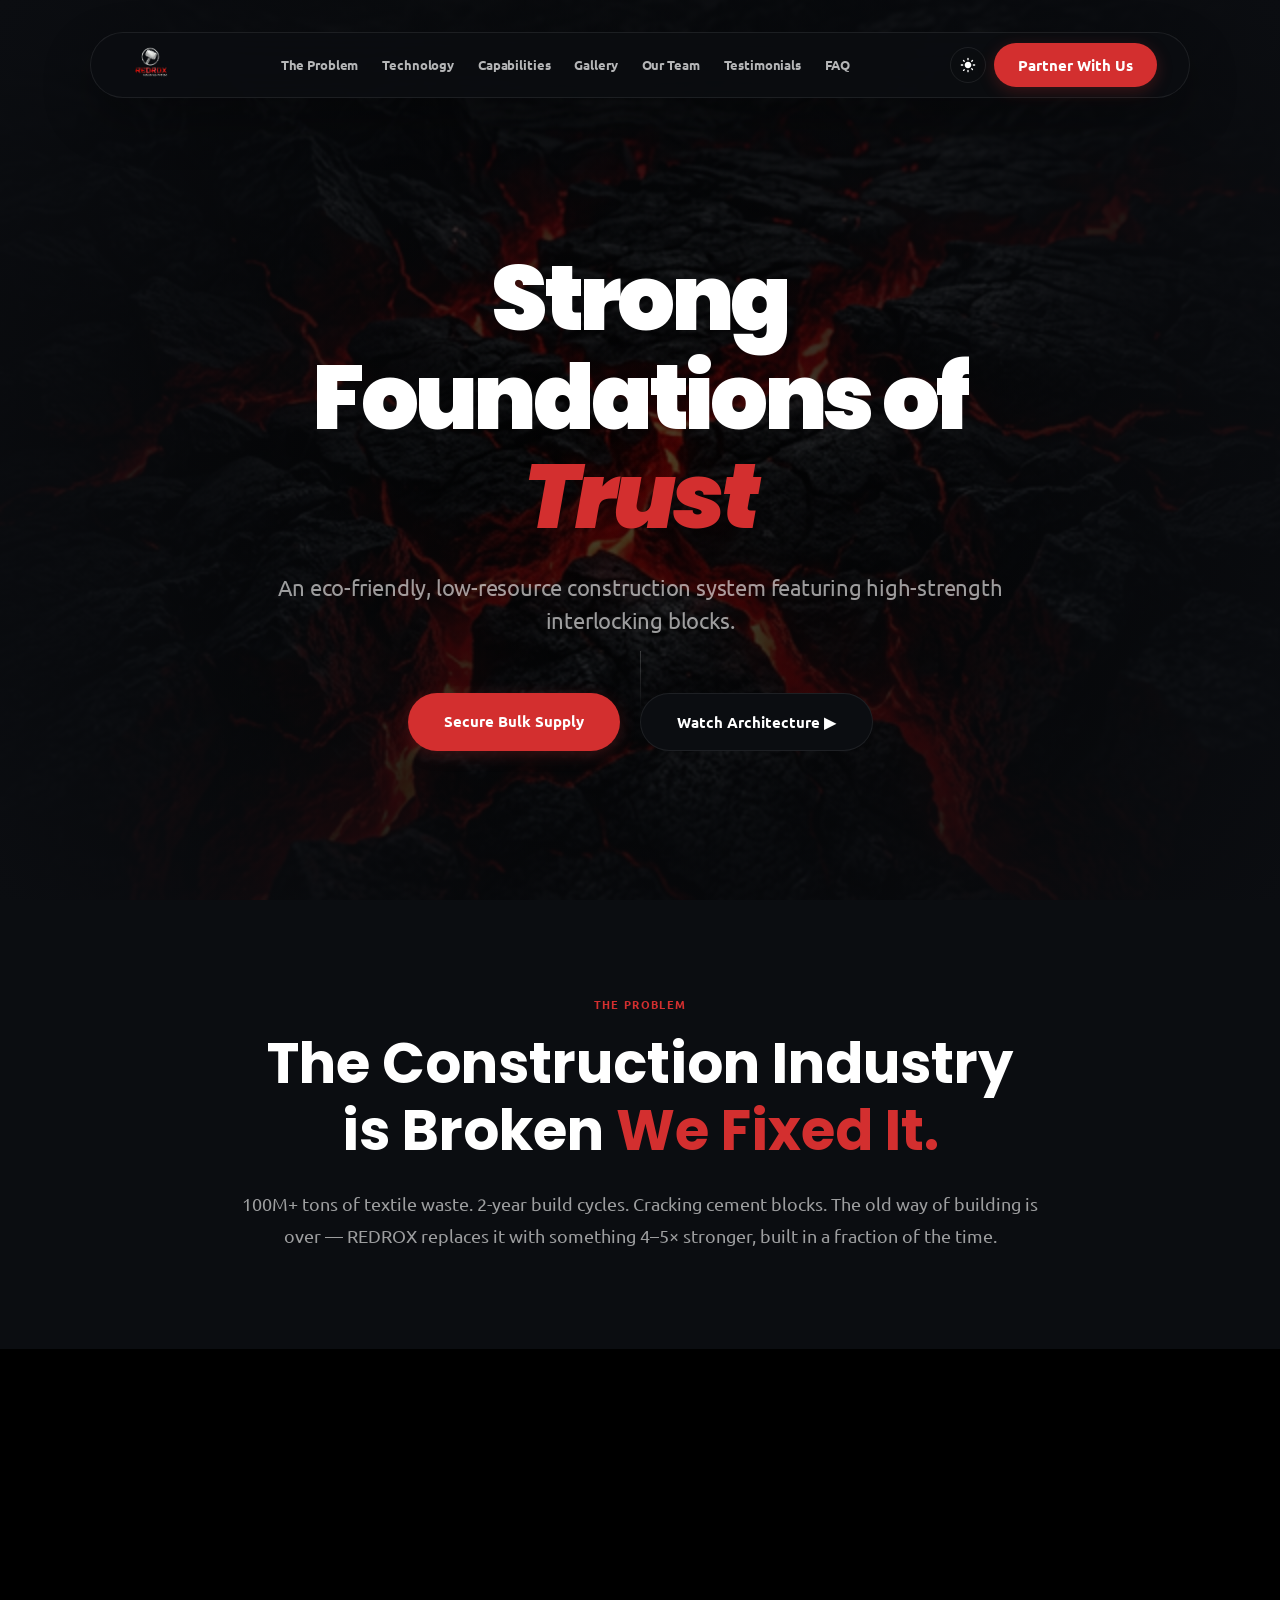
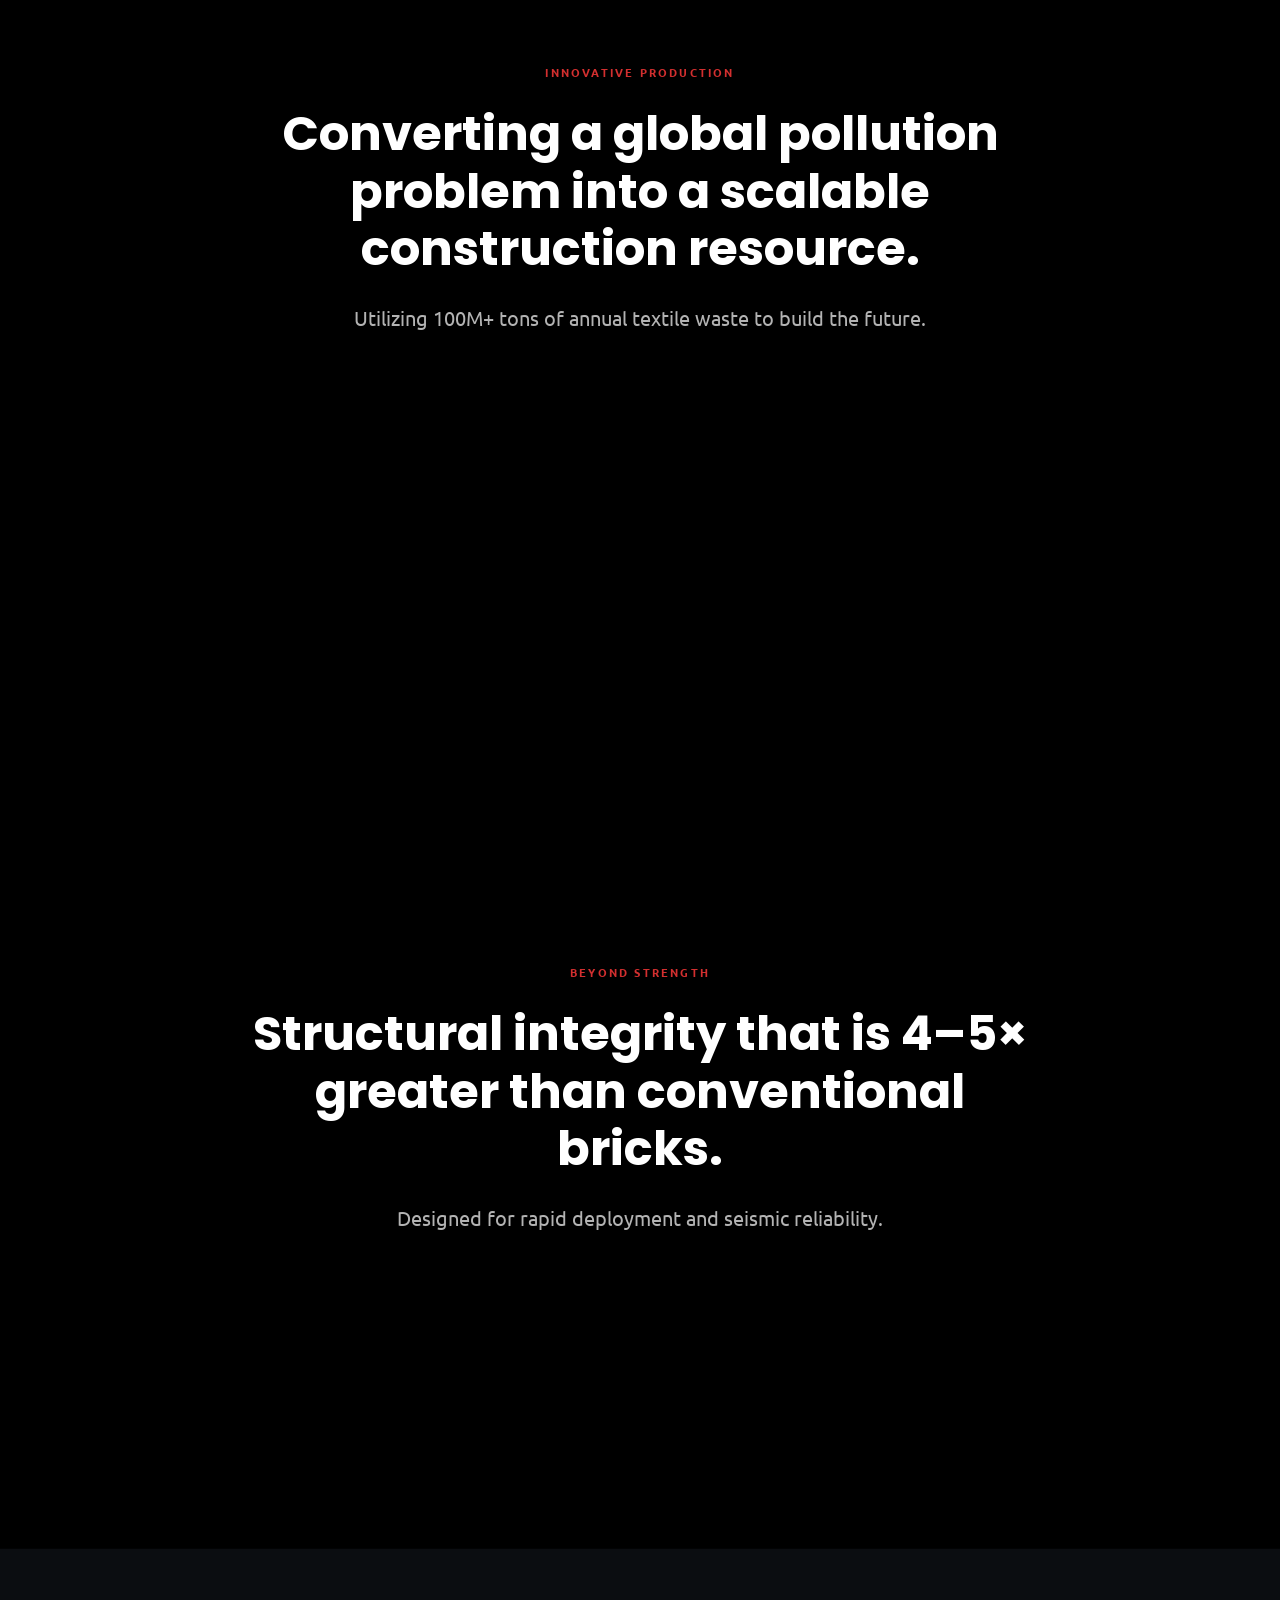
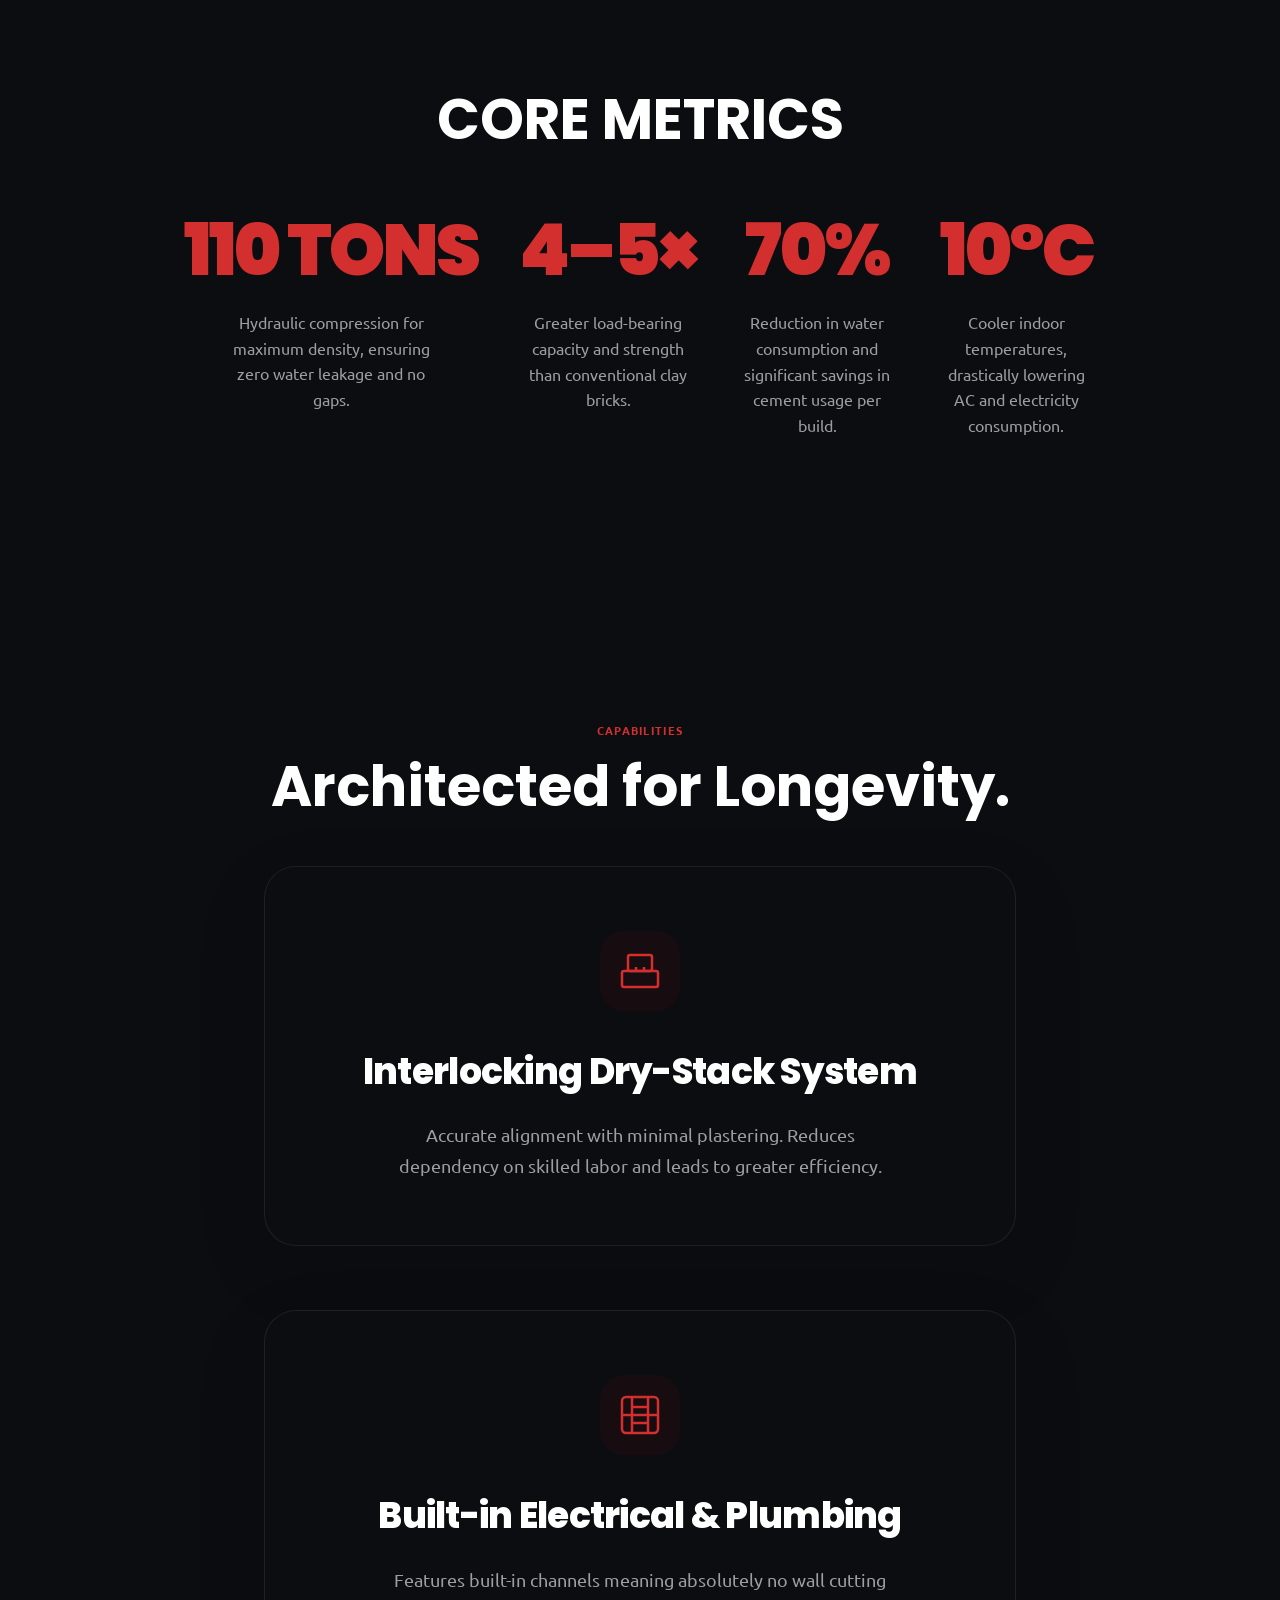
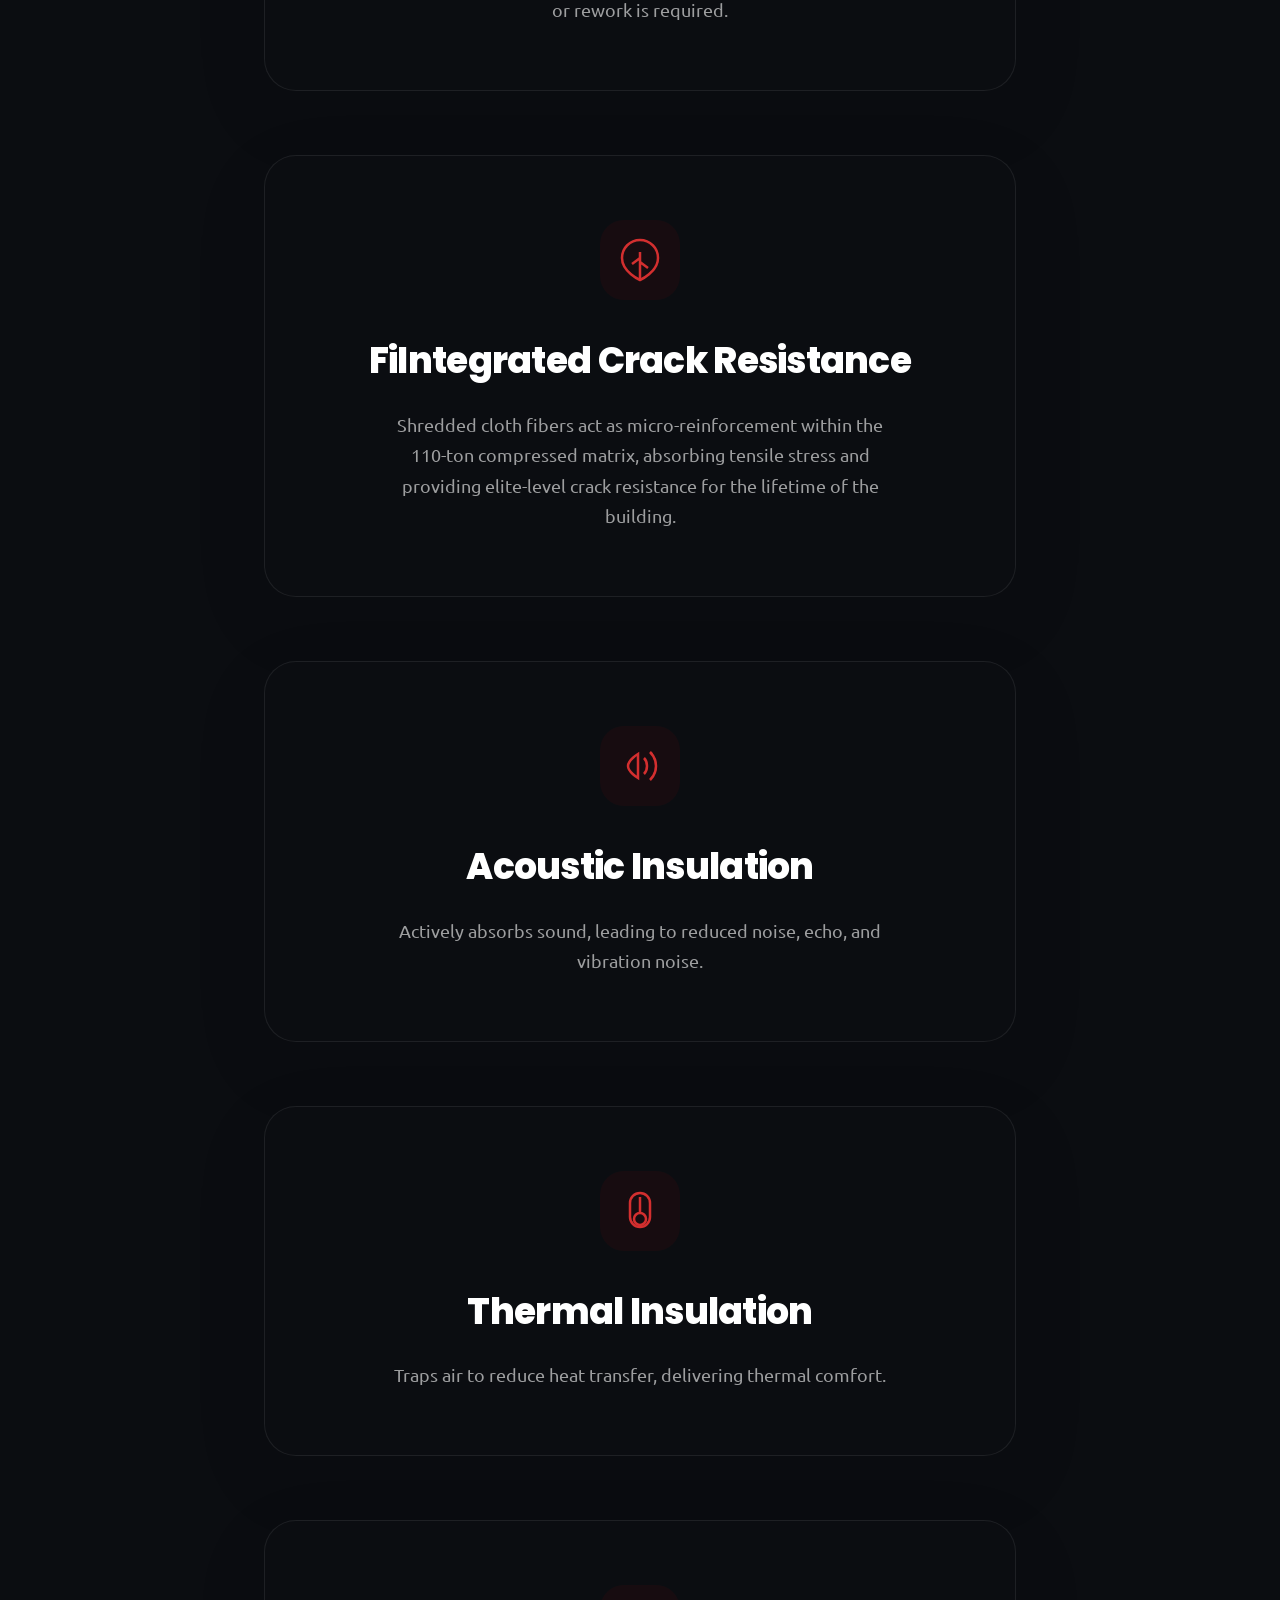
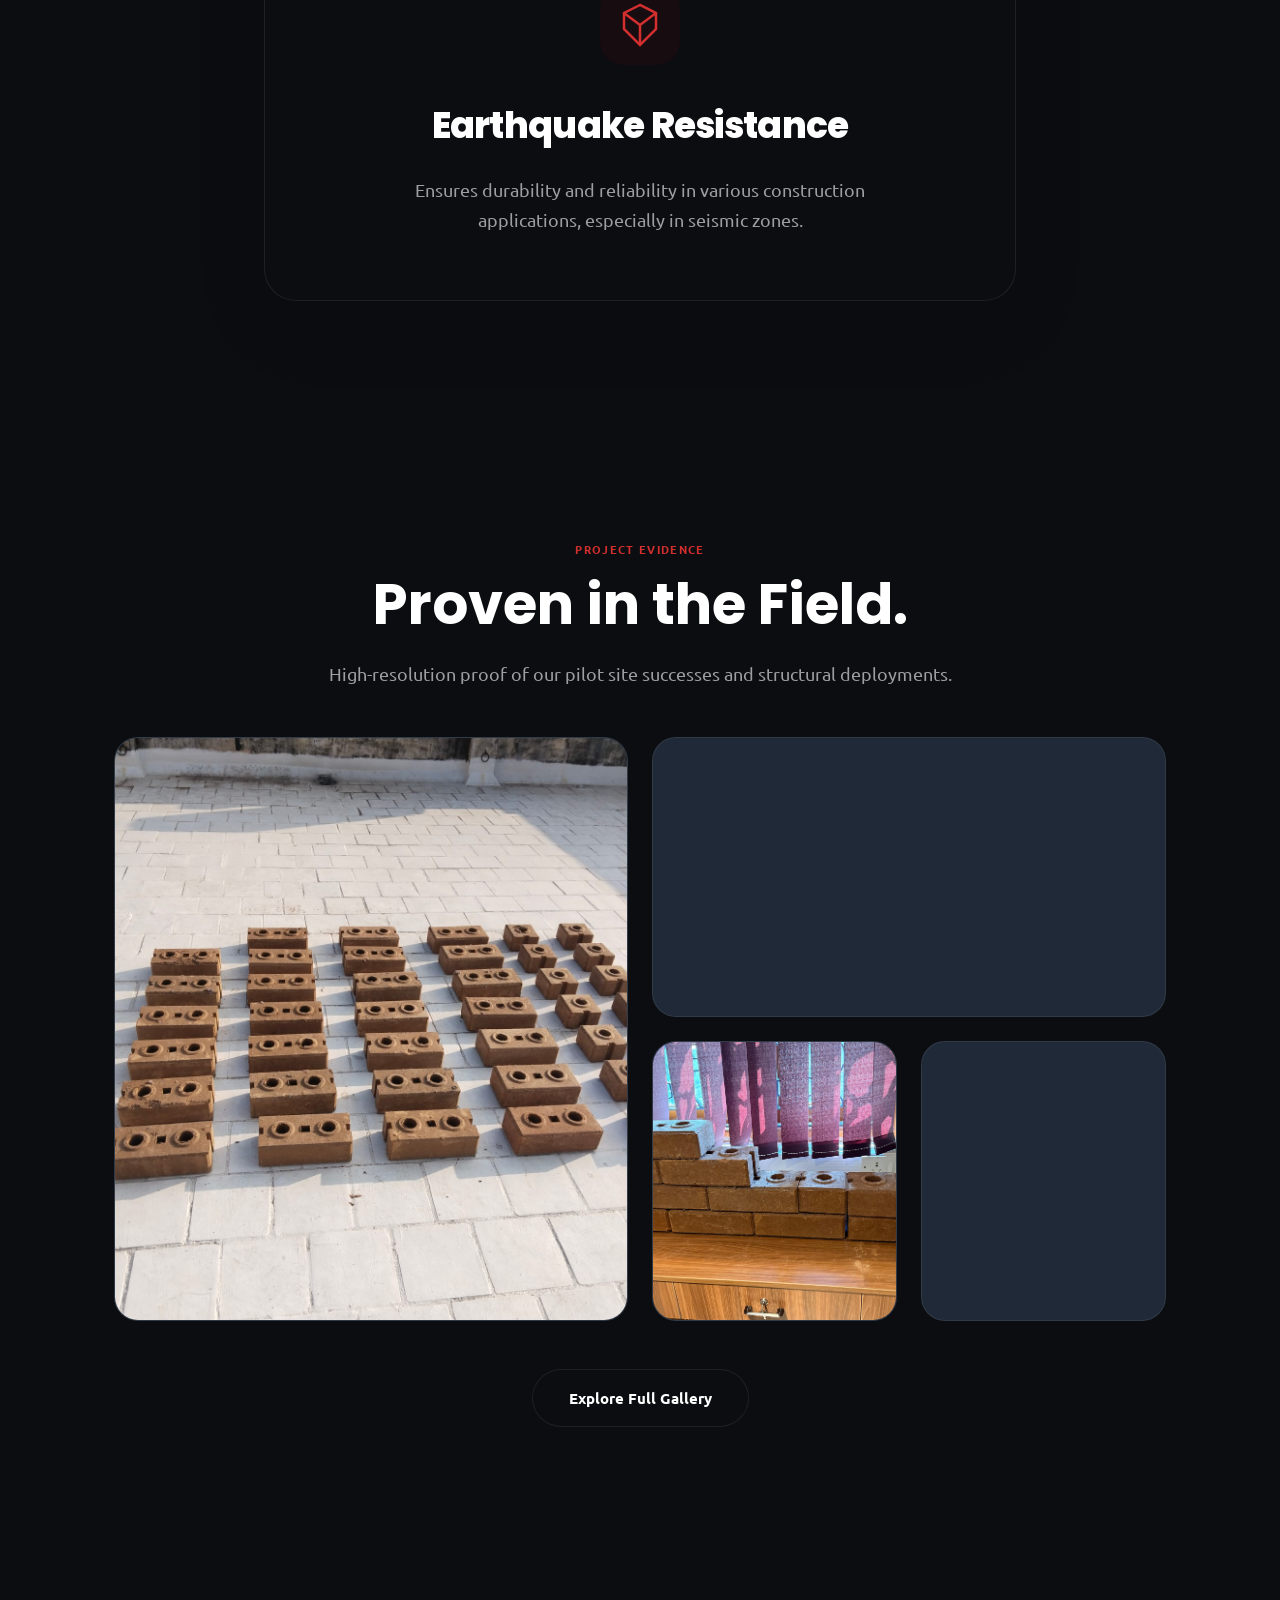
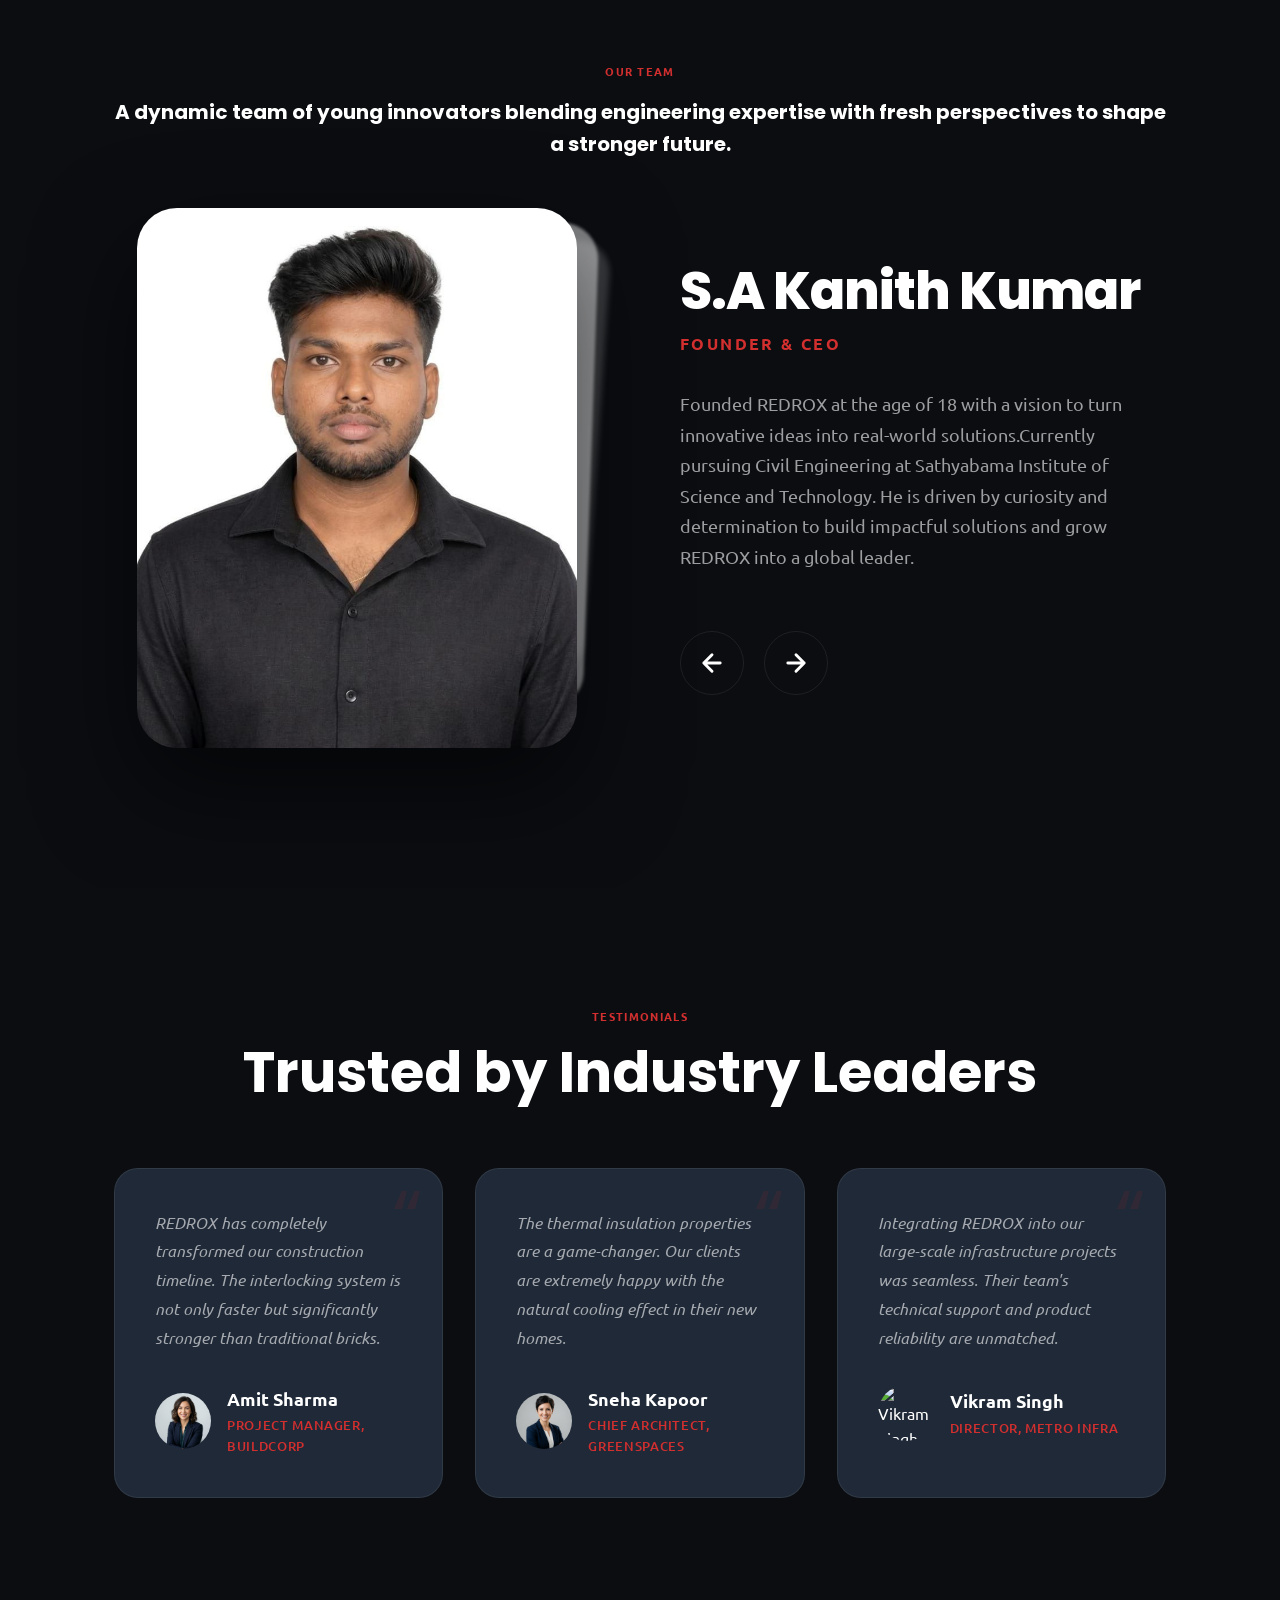
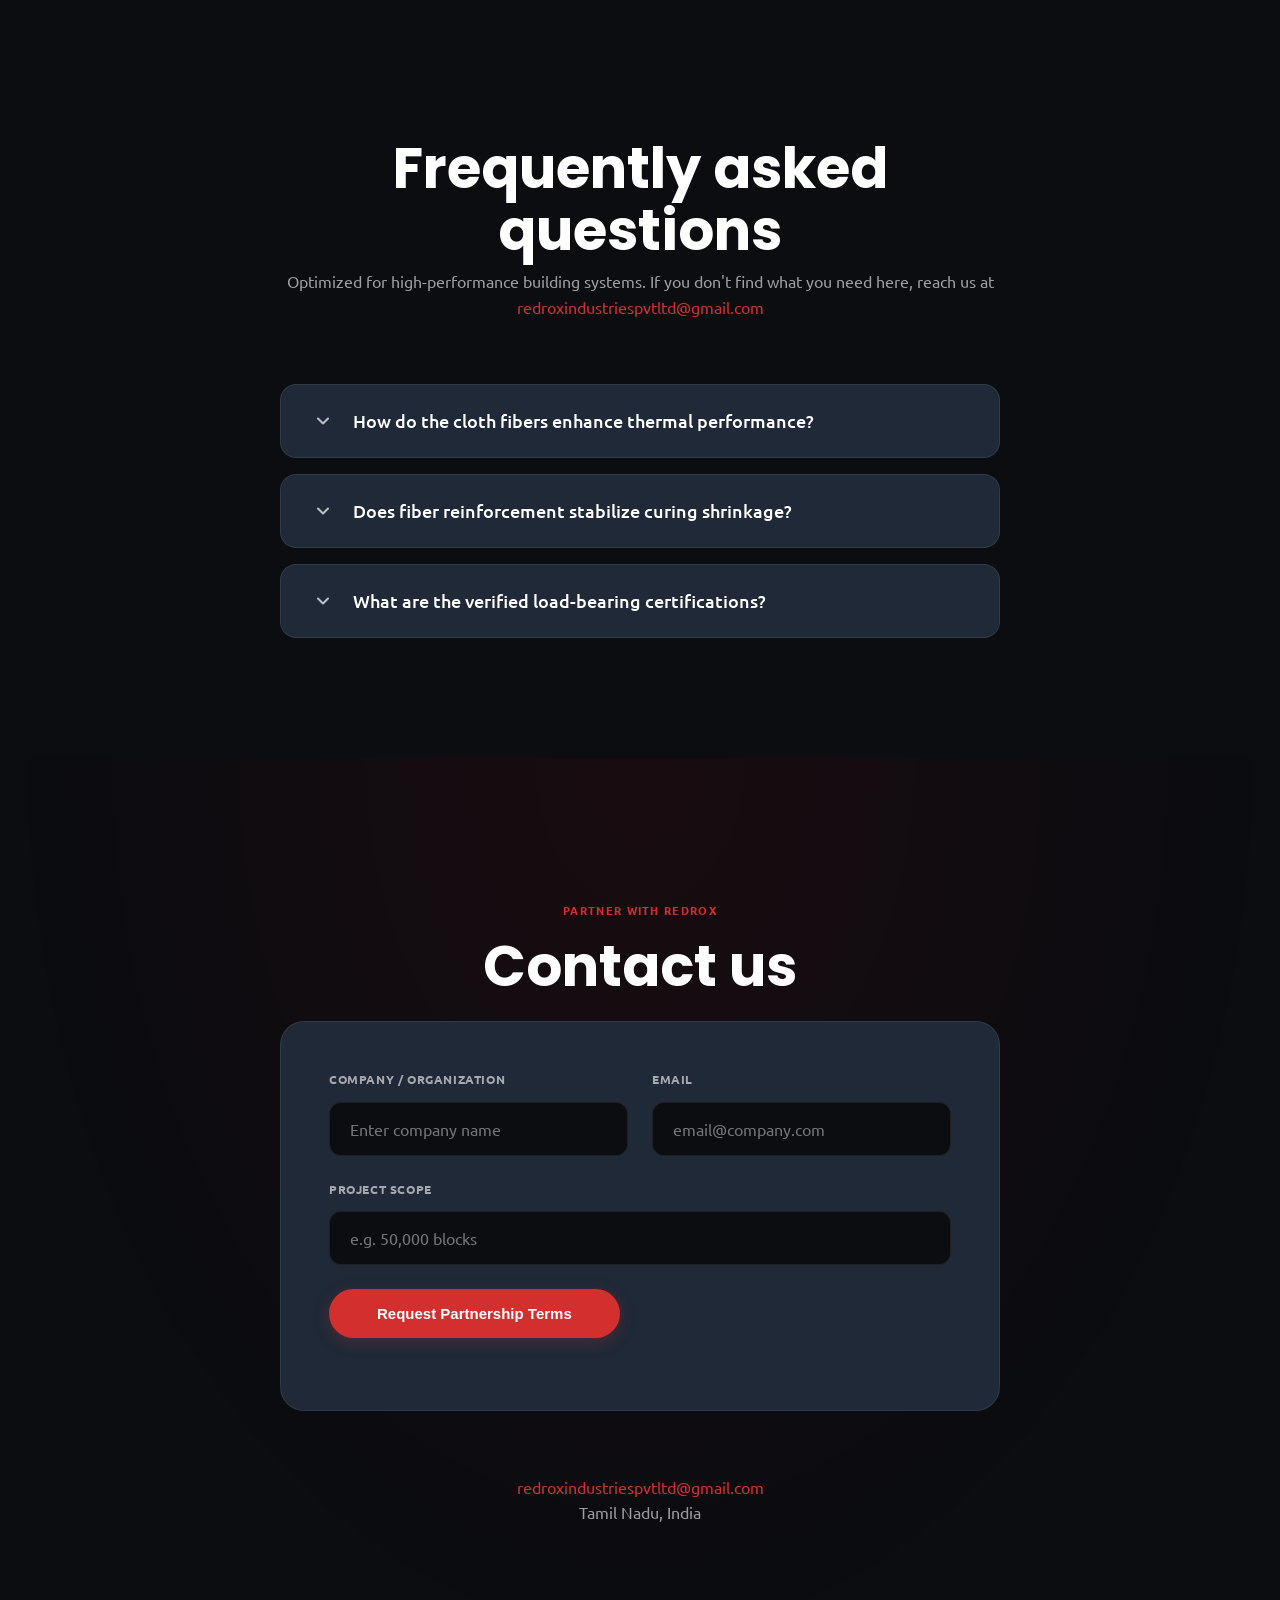
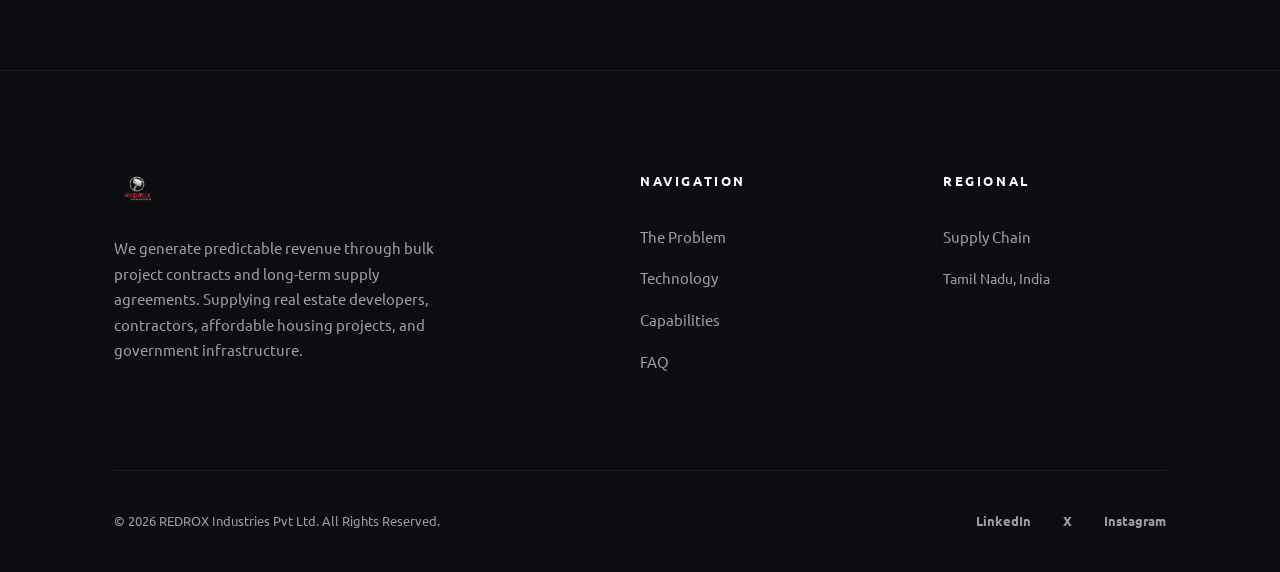
==== index.html @ 454a0334 "Updated technical stats and team bios" ====
﻿<!DOCTYPE html>
<html lang="en">

<head>
    <meta charset="UTF-8">
    <meta name="viewport" content="width=device-width, initial-scale=1.0">
    <title>REDROX | Strong Foundations of Trust</title>

    <!-- SEO & Metadata -->
    <meta name="description"
        content="REDROX Industries provides high-strength interlocking construction blocks that slash build times from 2 years to 6 months. Eco-friendly, seismic-resistant, and thermally insulated.">
    <meta name="keywords"
        content="REDROX, interlocking blocks, sustainable construction, fast build, seismic resistant, thermal insulation, B2B construction">
    <link rel="icon" type="image/png" href="images/hammer-logo.png">
    <link rel="apple-touch-icon" href="images/favicon.png">

    <!-- Open Graph / Social Media -->
    <meta property="og:title" content="REDROX | Strong Foundations of Trust">
    <meta property="og:description"
        content="Next-generation interlocking blocks slashing construction time and costs without compromising strength.">
    <meta property="og:image" content="images/logo.png">
    <meta property="og:type" content="website">
    <meta name="twitter:card" content="summary_large_image">
    <meta name="twitter:title" content="REDROX Industries | Innovation in Masonry">
    <meta name="twitter:description"
        content="Sustainable, high-performance construction materials for modern infrastructure.">

    <!-- Preconnect & Fonts -->
    <link rel="preconnect" href="https://fonts.googleapis.com">
    <link rel="preconnect" href="https://fonts.gstatic.com" crossorigin>
    <link
        href="https://fonts.googleapis.com/css2?family=Poppins:wght@400;500;600;700;800;900&family=Ubuntu:wght@300;400;500;700&display=swap"
        rel="stylesheet">

    <!-- External Styles -->
    <link href="https://unpkg.com/aos@2.3.1/dist/aos.css" rel="stylesheet">
    <link rel="stylesheet" href="style.css">

    <!-- DEV TIP: Most text elements have 'contenteditable' enabled. You can edit them directly in the browser! -->
</head>

<body>

    <!-- Dynamic Background Elements -->
    <canvas id="bgCanvas" aria-hidden="true"></canvas>
    <div id="spotlight" aria-hidden="true"></div>

    <!-- [1] NAVIGATION -->
    <nav id="navbar">
        <div class="nav-left-brand">
            <a href="#hero">
                <img src="images/logo-combined.png" alt="REDROX" class="nav-logo">
            </a>
        </div>

        <div class="nav-center">
            <a href="#problem">The Problem</a>
            <a href="#tech">Technology</a>
            <a href="#features">Capabilities</a>
            <a href="gallery.html">Gallery</a>
            <a href="#team">Our Team</a>
            <a href="#testimonials">Testimonials</a>
            <a href="#faq">FAQ</a>
        </div>

        <div class="nav-right">
            <button class="theme-toggle" id="themeToggle" aria-label="Toggle dark/light mode">
                <svg class="sun-icon" viewBox="0 0 24 24">
                    <path
                        d="M12 7c-2.76 0-5 2.24-5 5s2.24 5 5 5 5-2.24 5-5-2.24-5-5-5zM2 13h2c.55 0 1-.45 1-1s-.45-1-1-1H2c-.55 0-1 .45-1 1s.45 1 1 1zm18 0h2c.55 0 1-.45 1-1s-.45-1-1-1h-2c-.55 0-1 .45-1 1s.45 1 1 1zM11 2v2c0 .55.45 1 1 1s1-.45 1-1V2c0-.55-.45-1-1-1s-1 .45-1 1zm0 18v2c0 .55.45 1 1 1s1-.45 1-1v-2c0-.55-.45-1-1-1s-1 .45-1 1zM5.99 4.58a.996.996 0 00-1.41 0 .996.996 0 000 1.41l1.06 1.06c.39.39 1.03.39 1.41 0s.39-1.03 0-1.41L5.99 4.58zm12.37 12.37a.996.996 0 00-1.41 0 .996.996 0 000 1.41l1.06 1.06c.39.39 1.03.39 1.41 0s.39-1.03 0-1.41l-1.06-1.06zm1.06-12.37a.996.996 0 00-1.41 0l-1.06 1.06a.996.996 0 000 1.41c.39.39 1.03.39 1.41 0l1.06-1.06a.996.996 0 000-1.41zM7.05 18.36a.996.996 0 00-1.41 0l-1.06 1.06a.996.996 0 000 1.41c.39.39 1.03.39 1.41 0l1.06-1.06a.996.996 0 000-1.41z" />
                </svg>
                <svg class="moon-icon" viewBox="0 0 24 24">
                    <path
                        d="M12 3c-4.97 0-9 4.03-9 9s4.03 9 9 9 9-4.03 9-9c0-.46-.04-.92-.1-1.36-.98 1.37-2.58 2.26-4.4 2.26-2.98 0-5.4-2.42-5.4-5.4 0-1.81.89-3.42 2.26-4.4-.44-.06-.9-.1-1.36-.1z" />
                </svg>
            </button>
            <a href="#contact" class="btn-primary" style="padding: 10px 24px;">Partner With Us</a>
            <button class="hamburger" id="menuToggle" aria-label="Toggle Navigation Menu">
                <svg width="24" height="24" viewBox="0 0 24 24" fill="none" stroke="currentColor" stroke-width="2">
                    <path d="M3 12h18M3 6h18M3 18h18" />
                </svg>
            </button>
        </div>
    </nav>

    <!-- Mobile Navigation Overlay -->
    <div class="mobile-menu" id="mobileMenu">
        <a href="#problem">The Shift</a>
        <a href="#tech">Technology</a>
        <a href="#features">Capabilities</a>
        <a href="gallery.html">Gallery</a>
        <a href="#team">Our Team</a>
        <a href="#testimonials">Testimonials</a>
        <a href="#faq">FAQ</a>
        <a href="#contact" class="btn-primary" style="text-align: center;">Procure Now</a>
    </div>

    <!-- [2] HERO SECTION -->
    <header class="hero bg-lava" id="hero">
        <div class="hero-content">
            <h1 data-aos="fade-up" data-aos-duration="1000">
                Strong Foundations of <br><span class="text-red italic">Trust</span>
            </h1>
            <p class="subtext" data-aos="fade-up" data-aos-duration="1000" data-aos-delay="200">
                An eco-friendly, low-resource construction system featuring high-strength interlocking blocks.
            </p>
            <div class="cta-row" data-aos="fade-up" data-aos-duration="1000" data-aos-delay="400">
                <a href="#contact" class="btn-primary btn-large">Secure Bulk Supply</a>
                <a href="#tech" class="btn-secondary btn-large">Watch Architecture &#x25B6;</a>
            </div>
            <div class="scroll-indicator-wrap" data-aos="fade-up" data-aos-duration="1000" data-aos-delay="600">
                <div class="scroll-indicator" aria-hidden="true"></div>
            </div>
        </div>
    </header>


    <!-- [4] THE SHIFT (Problem/Solution) -->
    <section class="section problem" id="problem">
        <div class="container grid-center">
            <article class="problem-text" data-aos="fade-up">
                <div class="section-label text-red">THE PROBLEM</div>
                <h2>The Construction Industry is Broken <span class="text-red">We Fixed It.</span></h2>
                <p>
                    100M+ tons of textile waste. 2-year build cycles. Cracking cement blocks. The old way of building is
                    over — REDROX replaces it with something 4–5× stronger, built in a fraction of the time.
                </p>
            </article>
        </div>
    </section>

    <!-- [5] BACKGROUND NARRATIVE VIDEO -->
    <section class="video-hero-container" id="tech">
        <div class="video-fixed-bg">
            <video id="loopVideo" muted playsinline autoplay>
                <source src="videos/1.mp4" type="video/mp4">
                Your browser does not support the video tag.
            </video>
            <div class="video-scrim"></div>
        </div>

        <div class="narrative-content">
            <div class="content-block" data-aos="fade-up">
                <span class="label-red">INNOVATIVE PRODUCTION</span>
                <h2>Converting a global pollution problem into a scalable construction resource.</h2>
                <p>Utilizing 100M+ tons of annual textile waste to build the future.</p>
            </div>

            <div class="content-block" data-aos="fade-up">
                <span class="label-red">BEYOND STRENGTH</span>
                <h2>Structural integrity that is 4–5× greater than conventional bricks.</h2>
                <p>Designed for rapid deployment and seismic reliability.</p>
            </div>
        </div>
    </section>

    <!-- [6] CORE METRICS -->
    <section class="section stats" id="stats">
        <div class="container container-md text-center">
            <h2 data-aos="fade-up">CORE METRICS</h2>
            <div class="stats-grid">
                <div class="stat-card" data-aos="fade-up" data-aos-delay="100">
                    <div class="stat-number">110 TONS</div>
                    <div class="stat-text">Hydraulic compression for maximum density, ensuring zero water leakage and no
                        gaps.</div>
                </div>
                <div class="stat-card" data-aos="fade-up" data-aos-delay="200">
                    <div class="stat-number">4–5&times;</div>
                    <div class="stat-text">Greater load-bearing capacity and strength than conventional clay bricks.
                    </div>
                </div>
                <div class="stat-card" data-aos="fade-up" data-aos-delay="300">
                    <div class="stat-number">70%</div>
                    <div class="stat-text">Reduction in water consumption and significant savings in cement usage per
                        build.</div>
                </div>
                <div class="stat-card" data-aos="fade-up" data-aos-delay="400">
                    <div class="stat-number">10&deg;C</div>
                    <div class="stat-text">Cooler indoor temperatures, drastically lowering AC and electricity
                        consumption.</div>
                </div>
            </div>
        </div>
    </section>

    <!-- [7] STICKY FEATURE SHOWCASE -->
    <section class="section features-sticky" id="features">
        <div class="container text-center mb-48">
            <div class="section-label text-red">CAPABILITIES</div>
            <h2 data-aos="fade-up">Architected for Longevity.</h2>
        </div>

        <div class="sticky-container">
            <div class="sticky-cards" id="stickyCards">
                <article class="sticky-card">
                    <div class="card-inner">
                        <div class="card-icon" aria-hidden="true">
                            <svg viewBox="0 0 48 48" width="48" height="48" fill="none" stroke="var(--accent)"
                                stroke-width="2.5">
                                <rect x="6" y="24" width="36" height="16" rx="2"></rect>
                                <rect x="12" y="8" width="24" height="16" rx="2"></rect>
                                <path d="M20 24v-4m8 4v-4"></path>
                            </svg>
                        </div>
                        <h3>Interlocking Dry-Stack System</h3>
                        <p>Accurate alignment with minimal plastering.
                            Reduces dependency on skilled labor and leads to greater efficiency.</p>
                    </div>
                </article>
                <article class="sticky-card">
                    <div class="card-inner">
                        <div class="card-icon" aria-hidden="true">
                            <svg viewBox="0 0 48 48" width="48" height="48" fill="none" stroke="var(--accent)"
                                stroke-width="2.5">
                                <rect x="6" y="6" width="36" height="36" rx="4"></rect>
                                <path d="M16 6v36M32 6v36M6 24h36M16 16h16M16 32h16"></path>
                            </svg>
                        </div>
                        <h3>Built-in Electrical & Plumbing</h3>
                        <p>Features built-in channels meaning absolutely no wall cutting or rework is required.</p>
                    </div>
                </article>
                <article class="sticky-card">
                    <div class="card-inner">
                        <div class="card-icon" aria-hidden="true">
                            <svg viewBox="0 0 48 48" width="48" height="48" fill="none" stroke="var(--accent)"
                                stroke-width="2.5">
                                <path d="M24 4C14 4 6 12 6 22c0 14 18 22 18 22s18-8 18-22c0-10-8-18-18-18z"></path>
                                <path d="M24 44V16m-8 12l8-6m8 10l-8-6"></path>
                            </svg>
                        </div>
                        <h3>FiIntegrated Crack Resistance</h3>
                        <p>Shredded cloth fibers act as micro-reinforcement within the 110-ton compressed matrix,
                            absorbing tensile stress and providing elite-level crack resistance for the lifetime of the
                            building.</p>
                    </div>
                </article>
                <article class="sticky-card">
                    <div class="card-inner">
                        <div class="card-icon" aria-hidden="true">
                            <svg viewBox="0 0 48 48" width="48" height="48" fill="none" stroke="var(--accent)"
                                stroke-width="2.5">
                                <path d="M12 24c0-6 10-12 10-12v24S12 30 12 24z"></path>
                                <path d="M28 16c4 4 4 12 0 16M34 10c8 8 8 20 0 28"></path>
                            </svg>
                        </div>
                        <h3>Acoustic Insulation</h3>
                        <p>Actively absorbs sound, leading to reduced noise, echo, and vibration noise.</p>
                    </div>
                </article>
                <article class="sticky-card">
                    <div class="card-inner">
                        <div class="card-icon" aria-hidden="true">
                            <svg viewBox="0 0 48 48" width="48" height="48" fill="none" stroke="var(--accent)"
                                stroke-width="2.5">
                                <path d="M24 38a6 6 0 100-12 6 6 0 000 12z"></path>
                                <path d="M24 10v16"></path>
                                <path d="M34 16v14a10 10 0 01-20 0V16a10 10 0 0120 0z"></path>
                            </svg>
                        </div>
                        <h3>Thermal Insulation</h3>
                        <p>Traps air to reduce heat transfer, delivering thermal comfort.</p>
                    </div>
                </article>
                <article class="sticky-card">
                    <div class="card-inner">
                        <div class="card-icon" aria-hidden="true">
                            <svg viewBox="0 0 48 48" width="48" height="48" fill="none" stroke="var(--accent)"
                                stroke-width="2.5">
                                <path d="M24 4L8 12v16l16 16 16-16V12L24 4z"></path>
                                <path d="M8 12l16 12 16-12"></path>
                                <path d="M24 24v20"></path>
                            </svg>
                        </div>
                        <h3>Earthquake Resistance</h3>
                        <p>Ensures durability and reliability in various construction applications, especially in
                            seismic zones.</p>
                    </div>
                </article>
            </div>
        </div>
    </section>

    <!-- [8] SITE INSTALLATIONS GALLERY -->
    <section class="section gallery" id="evidence">
        <div class="container text-center">
            <div class="section-label text-red">PROJECT EVIDENCE</div>
            <h2 data-aos="fade-up">Proven in the Field.</h2>
            <p class="subtext-centered mb-48">High-resolution proof of our pilot site successes
                and structural deployments.</p>

            <div class="bento-grid">
                <!-- Row 1 & 2 Left: Main Image (2x2) -->
                <div class="bento-cell bento-2x2" data-aos="fade-up" data-aos-delay="100">
                    <img src="images/1.jpeg" alt="REDROX Site Installation" loading="lazy">
                </div>

                <!-- Row 1 Right: Video 7 (2x1) -->
                <div class="bento-cell bento-2x1" data-aos="fade-up" data-aos-delay="200">
                    <video autoplay muted loop playsinline>
                        <source src="videos/14.mp4" type="video/mp4">
                    </video>
                </div>

                <!-- Row 2 Middle: Image 2 (1x1) -->
                <div class="bento-cell bento-1x1" data-aos="fade-up" data-aos-delay="300">
                    <img src="images/2.jpeg" alt="Material Texture" loading="lazy">
                </div>

                <!-- Row 2 Right: Video 6 (1x1) -->
                <div class="bento-cell bento-1x1" data-aos="fade-up" data-aos-delay="400">
                    <video autoplay muted loop playsinline>
                        <source src="videos/16.mp4" type="video/mp4">
                    </video>
                </div>

            </div>

            <div class="text-center mt-48" data-aos="fade-up">
                <a href="gallery.html" class="btn-secondary btn-large">Explore Full Gallery</a>
            </div>
        </div>
    </section>

    <!-- [9] TEAM SLIDER - STACKED DESIGN -->
    <section class="team-slider-section" id="team">
        <div class="container text-center mb-48">
            <div class="section-label text-red">OUR TEAM</div>
            <h3 data-aos="fade-up">A dynamic team of young innovators blending engineering expertise with fresh
                perspectives to shape a stronger future.</h3>
        </div>
        <div class="team-slider-container">
            <!-- Left: Image Stack -->
            <div class="team-image-stack" data-aos="fade-right">
                <div class="team-card-image active" data-index="0">
                    <img src="images/team-1.png" alt="S.A.Kanith Kumar">
                </div>
                <div class="team-card-image back-1" data-index="1">
                    <img src="images/team-3.png" alt="S.Adhith">
                </div>
                <div class="team-card-image back-2" data-index="2">
                    <img src="images/team-2.png" alt="S.Raghavi">
                </div>
                <div class="team-card-image" data-index="3">
                    <img src="images/team-4.png" alt="M.Kiruthivasan">
                </div>
                <div class="team-card-image" data-index="4">
                    <img src="images/team-5.png" alt="M.S. Anushri">
                </div>
                <div class="team-card-image" data-index="5">
                    <img src="images/team-6.png" alt="Varsha Prabhakaran">
                </div>
            </div>

            <!-- Right: Content area -->
            <div class="team-content-area" data-aos="fade-left">
                <div class="team-slide-content active" data-index="0">
                    <h3>S.A Kanith Kumar</h3>
                    <div class="role">Founder & CEO</div>
                    <p class="bio">
                        Founded REDROX at the age of 18 with a vision to turn innovative ideas into real-world
                        solutions.Currently pursuing Civil Engineering at Sathyabama Institute of Science and
                        Technology. He is driven by curiosity and determination to build impactful solutions and grow
                        REDROX into a global leader.
                    </p>
                </div>
                <div class="team-slide-content" data-index="1">
                    <h3>S.Raghavi</h3>
                    <div class="role">Co-Founder & Chief Communications Officer</div>
                    <p class="bio">
                        Raghavi plays a vital role in supporting the company’s communication strategy and creative
                        direction.
                        She brings fresh ideas and innovative thinking that help shape the company’s unique voice and
                        future.
                    </p>
                </div>
                <div class="team-slide-content" data-index="2">
                    <h3>S.Adhith</h3>
                    <div class="role"> Chief Operating Officer</div>
                    <p class="bio">
                        Aged 19, Adhith is a key member of the leadership team.

                        Manages day-to-day operations and ensures the smooth execution of the company’s vision.
                        He focuses on turning bold ideas into action to drive company growth.
                    </p>
                </div>
                <div class="team-slide-content" data-index="3">
                    <h3>M.Kiruthivasan</h3>
                    <div class="role">Chief Financial Officer</div>
                    <p class="bio">
                        Currently pursuing an MBA.

                        Responsible for overseeing financial planning and strategy. He ensures financial stability while
                        supporting long-term development and growth.
                    </p>
                </div>
                <div class="team-slide-content" data-index="4">
                    <h3>M. S. Anushri</h3>
                    <div class="role">Chief Marketing Officer</div>
                    <p class="bio">
                        Pursuing Biomedical Engineering at Sathyabama Institute of Science and Technology.

                        Leads marketing efforts and brand building. With strong communication skills, she connects
                        REDROX with global audiences to promote the company’s vision.
                    </p>
                </div>
                <div class="team-slide-content" data-index="5">
                    <h3>Varsha Prabhakaran</h3>
                    <div class="role">Business Development Executive</div>
                    <p class="bio">
                        Pursuing her first year at Manipal University.

                        Focuses on identifying new business opportunities and building partnerships. She also assists
                        the team with legal and documentation-related work to ensure smooth operations.
                    </p>
                </div>

                <!-- Navigation -->
                <div class="team-nav">
                    <button class="nav-btn" id="teamPrev" aria-label="Previous Team Member">
                        <svg viewBox="0 0 24 24" fill="none" stroke="currentColor">
                            <path d="M19 12H5m0 0l7 7m-7-7l7-7" stroke-linecap="round" stroke-linejoin="round" />
                        </svg>
                    </button>
                    <button class="nav-btn" id="teamNext" aria-label="Next Team Member">
                        <svg viewBox="0 0 24 24" fill="none" stroke="currentColor">
                            <path d="M5 12h14m0 0l-7-7m7 7l-7 7" stroke-linecap="round" stroke-linejoin="round" />
                        </svg>
                    </button>
                </div>
            </div>
        </div>
    </section>

    <!-- [9.5] TESTIMONIALS SECTION -->
    <section class="section testimonials" id="testimonials">
        <div class="container">
            <div class="section-label text-red text-center">TESTIMONIALS</div>
            <h2 class="text-center" data-aos="fade-up">Trusted by Industry Leaders</h2>
            <div class="testimonials-grid mt-48">
                <!-- Testimonial 1 -->
                <div class="testi-card" data-aos="fade-up" data-aos-delay="100">
                    <div class="testi-quote">“</div>
                    <p class="testi-text">REDROX has completely transformed our construction timeline. The interlocking
                        system is not only faster but significantly stronger than traditional bricks.</p>
                    <div class="testi-author">
                        <img src="images/testimonial-1.png" alt="Amit Sharma">
                        <div class="author-info">
                            <div class="author-name">Amit Sharma</div>
                            <div class="author-role">Project Manager, BuildCorp</div>
                        </div>
                    </div>
                </div>
                <!-- Testimonial 2 -->
                <div class="testi-card" data-aos="fade-up" data-aos-delay="200">
                    <div class="testi-quote">“</div>
                    <p class="testi-text">The thermal insulation properties are a game-changer. Our clients are
                        extremely happy with the natural cooling effect in their new homes.</p>
                    <div class="testi-author">
                        <img src="images/testimonial-2.png" alt="Sneha Kapoor">
                        <div class="author-info">
                            <div class="author-name">Sneha Kapoor</div>
                            <div class="author-role">Chief Architect, GreenSpaces</div>
                        </div>
                    </div>
                </div>
                <!-- Testimonial 3 (Extra) -->
                <div class="testi-card" data-aos="fade-up" data-aos-delay="300">
                    <div class="testi-quote">“</div>
                    <p class="testi-text">Integrating REDROX into our large-scale infrastructure projects was seamless.
                        Their team's technical support and product reliability are unmatched.</p>
                    <div class="testi-author">
                        <img src="https://images.unsplash.com/photo-1560250097-0b93528c311a?q=80&w=800&auto=format&fit=crop"
                            alt="Vikram Singh">
                        <div class="author-info">
                            <div class="author-name">Vikram Singh</div>
                            <div class="author-role">Director, Metro Infra</div>
                        </div>
                    </div>
                </div>
            </div>
        </div>
    </section>

    <!-- [10] TECHNICAL FAQ -->
    <section class="section faq" id="faq">
        <div class="container container-sm text-center">
            <h2 data-aos="fade-up">Frequently asked questions</h2>
            <p class="faq-subtitle" data-aos="fade-up" data-aos-delay="100">
                Optimized for high-performance building systems. If you don't find what you need here, reach us at <a
                    href="mailto:redroxindustriespvtltd@gmail.com">redroxindustriespvtltd@gmail.com</a>
            </p>

            <div class="faq-list mt-48">
                <div class="faq-item" data-aos="fade-up" data-aos-delay="100">
                    <button class="faq-btn">
                        <span class="faq-icon" aria-hidden="true">
                            <svg viewBox="0 0 24 24" fill="none" stroke="currentColor" stroke-width="2.5"
                                stroke-linecap="round" stroke-linejoin="round">
                                <polyline points="6 9 12 15 18 9"></polyline>
                            </svg>
                        </span>
                        <span>How do the cloth fibers enhance thermal performance?</span>
                    </button>
                    <div class="faq-panel">
                        <div class="faq-panel-inner">
                            Embedded textile fibers introduce micro-air pockets within the masonry matrix. This creates
                            a thermal break, significantly lowering the U-value and reducing indoor temperatures by up
                            to 10°C compared to traditional clay bricks.
                        </div>
                    </div>
                </div>
                <div class="faq-item" data-aos="fade-up" data-aos-delay="200">
                    <button class="faq-btn">
                        <span class="faq-icon" aria-hidden="true">
                            <svg viewBox="0 0 24 24" fill="none" stroke="currentColor" stroke-width="2.5"
                                stroke-linecap="round" stroke-linejoin="round">
                                <polyline points="6 9 12 15 18 9"></polyline>
                            </svg>
                        </span>
                        <span>Does fiber reinforcement stabilize curing shrinkage?</span>
                    </button>
                    <div class="faq-panel">
                        <div class="faq-panel-inner">
                            Yes. During the cementitious curing process, fibers act as a multi-directional mesh. They
                            absorb internal tensile stresses and bridge micro-cracks before they can propagate to the
                            block's surface, ensuring long-term aesthetic and structural integrity.
                        </div>
                    </div>
                </div>
                <div class="faq-item" data-aos="fade-up" data-aos-delay="300">
                    <button class="faq-btn">
                        <span class="faq-icon" aria-hidden="true">
                            <svg viewBox="0 0 24 24" fill="none" stroke="currentColor" stroke-width="2.5"
                                stroke-linecap="round" stroke-linejoin="round">
                                <polyline points="6 9 12 15 18 9"></polyline>
                            </svg>
                        </span>
                        <span>What are the verified load-bearing certifications?</span>
                    </button>
                    <div class="faq-panel">
                        <div class="faq-panel-inner">
                            REDROX blocks are laboratory-tested to perform 4–5× better than standard masonry. They
                            comfortably exceed IS 2185 standards, making them suitable for multi-story load-bearing
                            applications without additional frame support.
                        </div>
                    </div>
                </div>
            </div>
        </div>
    </section>

    <!-- [11] B2B PROCUREMENT / CONTACT -->
    <section class="section contact" id="contact">
        <div class="container container-sm text-center">
            <div class="section-label tracking-widest text-muted">PARTNER WITH REDROX</div>
            <h2 data-aos="fade-up">Contact us</h2>
            <p class="subtext-centered mb-48" data-aos="fade-up" data-aos-delay="100">
            </p>

            <form action="https://formspree.io/f/YOUR_FORM_ID" method="POST" class="contact-form" data-aos="fade-up"
                data-aos-delay="200">
                <div class="form-row grid-2-gap16">
                    <div class="form-group">
                        <label for="company">Company / Organization</label>
                        <input type="text" id="company" name="company" required placeholder="Enter company name">
                    </div>
                    <div class="form-group">
                        <label for="email">Email</label>
                        <input type="email" id="email" name="email" required placeholder="email@company.com">
                    </div>
                </div>
                <div class="form-row">
                    <div class="form-group">
                        <label for="volume">Project Scope</label>
                        <input type="text" id="volume" name="volume" placeholder="e.g. 50,000 blocks">
                    </div>
                </div>
                <div class="form-row text-center-desktop">
                    <button type="submit" class="btn-primary w-full-mobile" style="padding:16px 48px;">Request
                        Partnership Terms</button>
                </div>
            </form>

            <div class="contact-info mt-48 text-muted-white" data-aos="fade-in" data-aos-delay="400">
                <a href="mailto:hello@redrox.in" class="text-red">redroxindustriespvtltd@gmail.com</a><br>
                Tamil Nadu, India
            </div>
        </div>
    </section>

    <!-- FOOTER -->
    <footer class="footer">
        <div class="container">
            <div class="footer-top">
                <div class="footer-brand" data-aos="fade-right">
                    <img src="images/logo-combined.png" alt="REDROX Logo" class="footer-logo" loading="lazy">
                    <p>We generate predictable revenue through bulk project contracts and long-term supply agreements.
                        Supplying real estate developers, contractors, affordable housing projects, and government
                        infrastructure.</p>
                </div>
                <div class="footer-links" data-aos="fade-up" data-aos-delay="100">
                    <h4>Navigation</h4>
                    <ul>
                        <li><a href="#problem">The Problem</a></li>
                        <li><a href="#tech">Technology</a></li>
                        <li><a href="#features">Capabilities</a></li>
                        <li><a href="#faq">FAQ</a></li>
                    </ul>
                </div>
                <div class="footer-links" data-aos="fade-up" data-aos-delay="200">
                    <h4>Regional</h4>
                    <ul>
                        <li><a href="#">Supply Chain</a></li>
                        <li><span style="color: var(--text-muted); font-size: 14px;">Tamil Nadu, India</span></li>
                    </ul>
                </div>
            </div>

            <div class="footer-bottom">
                <div class="copyright">
                    &copy; 2026 REDROX Industries Pvt Ltd. All Rights Reserved.
                </div>
                <div class="footer-socials">
                    <a href="#" aria-label="LinkedIn">LinkedIn</a>
                    <a href="#" aria-label="X">X</a>
                    <a href="#" aria-label="Instagram">Instagram</a>
                </div>
            </div>
        </div>
    </footer>

    <!-- SCROLL TO TOP UTILITY -->
    <button id="scrollToTop" class="scroll-to-top" aria-label="Scroll back to top">
        <svg fill="currentColor" width="20" height="20" viewBox="0 0 24 24">
            <path d="M12 4l-8 8h6v8h4v-8h6z" />
        </svg>
    </button>

    <!-- Scripts -->
    <script src="https://unpkg.com/aos@2.3.1/dist/aos.js"></script>
    <script src="script.js"></script>
</body>

</html>
---- style.css ----
:root, [data-theme="dark"] {
  /* 60:30:10 COLOR RULE - CUSTOM THEME (DEEP CHARCOAL) */
  --bg-60: #0B0D11;   /* 60% Base: Deep Charcoal */
  --ui-30: #1F2937;   /* 30% Secondary: Steel Slate */
  /* REDROX CRIMSON THEME OVERRIDE */
  --redrox-red: #D32F2F;
  --redrox-glow: rgba(211, 47, 47, 0.5);
  --ac-10: var(--redrox-red);
  
  --primary: var(--bg-60);
  --secondary: #FFFFFF;
  --accent: var(--ac-10);
  
  --surface: var(--ui-30);
  --text-muted: rgba(255, 255, 255, 0.6);
  --border: rgba(255, 255, 255, 0.08);
  --nav-bg: rgba(11, 13, 17, 0.85); 
  
  --font-display: 'Poppins', sans-serif;
  --font-body: 'Ubuntu', sans-serif;
  --radius-card: 20px;
  --radius-btn: 999px;
  --section-pad: 96px 24px;
  --spotlight-color: rgba(211, 47, 47, 0.08);
}

[data-theme="light"] {
  /* Inverse for light mode if toggled, but maintaining user palette as core */
  --bg-60: #FFFFFF;
  --ui-30: #F3F4F6;
  --ac-10: #FF0000;
  
  --primary: var(--bg-60);
  --secondary: #0B0D11;
  
  --surface: #F9FAFB;
  --text-muted: rgba(11, 13, 17, 0.6);
  --border: rgba(11, 13, 17, 0.1);
  --nav-bg: rgba(255, 255, 255, 0.85);
  --spotlight-color: rgba(0, 0, 0, 0.05);
}

* { margin:0; padding:0; box-sizing:border-box; }
html { scroll-behavior:smooth; }
body { 
  font-family:var(--font-body); 
  background:var(--primary); 
  color:var(--secondary); 
  line-height:1.6; 
  overflow-x:hidden; 
  position:relative; 
  transition: background-color 0.3s, color 0.3s;
}
img, video { max-width:100%; display:block; }
a { text-decoration:none; color:inherit; transition: color 0.3s; }


/* UTILS */
.container { max-width:1100px; margin:0 auto; padding:0 24px; }
.container-md { max-width:960px; margin:0 auto; padding:0 24px; }
.container-sm { max-width:768px; margin:0 auto; }
.text-center { text-align:center; }
.text-red { color:var(--accent); }
.text-red { color:var(--accent); }
.text-muted { color:var(--text-muted); }
.italic { font-style:italic; }
.bg-primary { background:var(--primary); }
.bg-surface { background:var(--surface); }
.section { padding:var(--section-pad); }
.tracking-widest { letter-spacing:0.12em; text-transform:uppercase; font-size:11px; font-weight:700; }
.grid-2 { display:grid; grid-template-columns:1fr 1fr; gap:64px; align-items:center; }
.grid-center { display: flex; flex-direction: column; align-items: center; text-align: center; }
.mb-48 { margin-bottom:48px; }
.mb-16 { margin-bottom:16px; }
.mt-48 { margin-top:48px; }
.py-24 { padding:24px 0; }
.border-top-dark { border-top:1px solid rgba(255,255,255,0.05); }

.bg-lava {
    background: linear-gradient(rgba(0,0,0,0.7), rgba(0,0,0,0.7)), url('images/redrox-bg.png');
    background-size: cover;
    background-position: center;
    background-attachment: fixed;
    position: relative;
}

.bg-lava::after {
    content: '';
    position: absolute;
    top: 0; left: 0; right: 0; bottom: 0;
    background: radial-gradient(circle at center, transparent 0%, var(--primary) 100%);
    pointer-events: none;
}

/* Interactive Canvas Grid & Spotlight */
#bgCanvas { position:fixed; top:0; left:0; width:100vw; height:100vh; pointer-events:none; z-index:-2; }
#spotlight { position:fixed; top:0; left:0; width:100vw; height:100vh; pointer-events:none; z-index:-1; background:radial-gradient(600px circle at var(--x, 50vw) var(--y, 50vh), var(--spotlight-color), transparent 40%); mix-blend-mode:soft-light; }

/* TYPOGRAPHY */
h1, h2, h3 { font-family:var(--font-display); }
h1 { font-size:80px; font-weight:900; line-height:1.1; margin-bottom:24px; }
h2 { font-size:56px; font-weight:700; line-height:1.1; margin-bottom:24px; }
h3 { font-size:20px; font-weight:700; }
.subtext { font-size:20px; color:var(--text-muted); max-width:700px; margin:0 auto; }
.subtext-centered { font-size:18px; color:var(--text-muted); margin:0 auto; max-width:800px; }
.section-label { font-size:11px; font-weight:700; letter-spacing:0.12em; text-transform:uppercase; margin-bottom:16px; color: var(--accent); }
.section-label-pill { display:inline-block; font-size:11px; font-weight:700; letter-spacing:0.12em; text-transform:uppercase; background:var(--secondary); border:1px solid var(--secondary); padding:8px 16px; border-radius:var(--radius-btn); color:var(--primary); margin-bottom:24px; transition: all 0.3s; }

/* BUTTONS */
.btn-primary, .btn-secondary { display:inline-block; border-radius:var(--radius-btn); font-weight:600; font-size:15px; text-align:center; cursor:pointer; transition:all 0.3s cubic-bezier(0.4, 0, 0.2, 1); }
.btn-primary { background:var(--accent); color:#FFFFFF; border:none; box-shadow:0 4px 16px rgba(211, 47, 47, 0.25); }
.btn-primary:hover { transform:translateY(-2px); box-shadow:0 8px 32px rgba(211, 47, 47, 0.4); }
.btn-secondary { background:var(--primary); border:1.5px solid var(--border); color:var(--secondary); }
.btn-secondary:hover { border-color:var(--secondary); background:var(--surface); }
.btn-large { padding:16px 36px; }

/* NAVBAR - Refined Pill Design */
nav { position:fixed; top:32px; left:50%; transform:translateX(-50%); width:calc(100% - 64px); max-width:1100px; background:var(--nav-bg); backdrop-filter:blur(24px); border:1px solid var(--border); border-radius:100px; padding:8px 32px; display:flex; justify-content:space-between; align-items:center; z-index:100; box-shadow:0 20px 50px rgba(0,0,0,0.3); transition:all 0.4s cubic-bezier(0.4, 0, 0.2, 1); }
nav.hidden { transform:translate(-50%, -150%); opacity:0; }
.nav-logo { height: 48px; display: block; object-fit: contain; }
.nav-center { flex:1; display:flex; justify-content:center; align-items:center; }
.nav-center a { font-size:13px; font-weight:600; color:rgba(255,255,255,0.7); margin:0 12px; transition:color 0.3s ease; letter-spacing: -0.01em; white-space: nowrap; }
.nav-center a:hover { color:var(--accent); }
.nav-right { display:flex; align-items:center; gap:8px; }
.hamburger { display:none; background:none; border:none; cursor:pointer; color:#FFFFFF; padding:4px; margin-left:12px; }

/* MOBILE MENU */
.mobile-menu { position:fixed; top:90px; left:24px; right:24px; background:var(--primary); border-radius:var(--radius-card); padding:24px; display:flex; flex-direction:column; gap:16px; z-index:99; opacity:0; pointer-events:none; transform:translateY(-10px); transition:all 0.3s ease; box-shadow:0 12px 48px rgba(0,0,0,0.1); border:1px solid var(--border); }
.mobile-menu.open { opacity:1; pointer-events:auto; transform:translateY(0); }
.mobile-menu a { color:var(--secondary); font-size:16px; font-weight:500; }

/* THEME TOGGLE - Updated for Pill Integration */
.theme-toggle { background:none; border:none; color:var(--secondary); width:36px; height:36px; border-radius:50%; display:flex; align-items:center; justify-content:center; cursor:pointer; transition:all 0.3s; border: 1px solid var(--border); }
.theme-toggle:hover { background:rgba(128,128,128,0.1); border-color:var(--secondary); }
.theme-toggle svg { width:16px; height:16px; fill:currentColor; }
[data-theme="dark"] .sun-icon { display:block; }
[data-theme="dark"] .moon-icon { display:none; }
.sun-icon { display:none; }
.moon-icon { display:block; }

/* HERO - Premium Centered Design */
.hero { min-height:100vh; display:flex; justify-content:center; align-items:center; text-align:center; padding-top:100px; position:relative; overflow: hidden; }
.hero-content { max-width:900px; z-index:2; position:relative; padding: 0 24px; }
.hero h1 { font-size:90px; font-weight:900; letter-spacing: -0.04em; color: var(--secondary); }
.hero .subtext { font-size:22px; color:var(--text-muted); max-width:750px; margin:0 auto; line-height: 1.5; letter-spacing: -0.01em; }
.cta-row { display:flex; justify-content:center; gap:20px; margin-top:56px; }
.scroll-indicator-wrap { position: absolute; bottom: 40px; left: 50%; transform: translateX(-50%); display:flex; justify-content:center; }
.scroll-indicator { width:1px; height:60px; background:linear-gradient(to bottom, var(--secondary), transparent); animation:scrollAnim 2s infinite ease-in-out; opacity:0.2; }
@keyframes scrollAnim { 0%,100%{transform:scaleY(0.7); opacity:0.1;} 50%{transform:scaleY(1); opacity:0.4;} }

/* TICKER - STATIC CENTERED */
.ticker { position:relative; padding:32px 0; border-top:1px solid var(--border); border-bottom:1px solid var(--border); overflow:hidden; background:var(--surface); }
.ticker-track { display:flex; justify-content:center; width:100%; }
.ticker-content { display:flex; flex-wrap:wrap; justify-content:center; gap:32px; font-size:12px; font-weight:700; letter-spacing:0.15em; color:var(--text-muted); text-transform:uppercase; }
.ticker-content .sep { color:var(--accent); font-size:10px; }
.ticker-gradient-left, .ticker-gradient-right { display:none; }

/* PROBLEM */
.problem-text { max-width: 800px; margin: 0 auto; text-align: center; }
.problem-text h2 { line-height:1.2; color:var(--secondary); }
.problem-text p { font-size:18px; color:var(--text-muted); line-height:1.8; }

/* CINEMATIC NARRATIVE VIDEO (Fixed Background) */
.video-hero-container {
    position: relative;
    width: 100%;
    min-height: 200vh;
    background: #000;
    clip-path: inset(0); /* High-end trick to contain fixed elements to parent */
}

.video-fixed-bg {
    position: fixed;
    top: 0;
    left: 0;
    width: 100%;
    height: 100vh;
    z-index: 0;
    overflow: hidden;
}

#loopVideo {
    width: 100%;
    height: 100%;
    object-fit: cover;
    transition: opacity 0.8s ease;
}

.video-scrim {
    position: absolute;
    top: 0;
    left: 0;
    width: 100%;
    height: 100%;
    background: linear-gradient(to bottom, 
        rgba(15, 17, 21, 0.8) 0%, 
        rgba(15, 17, 21, 0.4) 50%, 
        rgba(15, 17, 21, 0.8) 100%);
}

.narrative-content {
    position: relative;
    z-index: 10;
}

.content-block {
    height: 100vh;
    display: flex;
    flex-direction: column;
    justify-content: center;
    align-items: center;
    text-align: center;
    padding: 0 10%;
    color: #FFFFFF;
}

.content-block .label-red {
    font-size: 11px;
    font-weight: 700;
    letter-spacing: 0.2em;
    color: var(--accent);
    margin-bottom: 24px;
    text-transform: uppercase;
}

.content-block h2 {
    font-size: 48px;
    max-width: 800px;
    margin-bottom: 24px;
    line-height: 1.2;
}

.content-block p {
    font-size: 20px;
    color: rgba(255, 255, 255, 0.7);
    max-width: 600px;
}

/* STATS - Refined for "Proper and Neat" Alignment */
.stats { padding:140px 24px; position:relative; overflow: hidden; }
.stats-grid { display:grid; grid-template-columns:repeat(4, 1fr); gap:40px; margin-top:64px; position:relative; z-index:2; text-align: center; align-items: start; }
.stat-card { border: none; padding: 0; display: flex; flex-direction: column; align-items: center; }
.stat-number { font-family:var(--font-display); font-size:72px; font-weight:900; color:var(--accent); line-height:1; margin-bottom:24px; letter-spacing:-0.04em; transition: transform 0.3s ease; white-space: nowrap; }
.stat-card:hover .stat-number { transform: translateY(-5px); }
.stat-text { font-size:16px; font-weight: 400; color:var(--text-muted); max-width:220px; margin: 0 auto; line-height: 1.6; text-transform: none; letter-spacing: normal; }

/* STICKY FEATURES */
.features-sticky { padding:144px 0; background:var(--primary); }
.sticky-container { max-width:800px; margin:0 auto; padding:0 24px; position:relative; }
.sticky-cards { display:flex; flex-direction:column; gap:64px; }
.sticky-card { position:sticky; top:120px; background:var(--primary); border:1px solid var(--border); border-radius:32px; padding:64px 48px; box-shadow:0 24px 80px rgba(0,0,0,0.08); transition:transform 0.4s cubic-bezier(0.16, 1, 0.3, 1), background-color 0.3s; min-height:320px; display:flex; flex-direction:column; justify-content:center; text-align: center; }
.card-icon { width:80px; height:80px; background:rgba(255,0,0,0.05); border-radius:24px; display:flex; align-items:center; justify-content:center; margin:0 auto 32px; }
.sticky-card h3 { font-size:36px; margin-bottom:20px; color:var(--secondary); font-weight: 800; letter-spacing: -0.02em; }
.sticky-card p { font-size:18px; color:var(--text-muted); line-height:1.7; max-width: 500px; margin: 0 auto; }
/* Adding depth based on nth-child dynamically in JS, basic setup here */
.sticky-card:nth-child(1) { top:120px; z-index:1; transform:scale(1); }
.sticky-card:nth-child(2) { top:140px; z-index:2; transform:scale(1); }
.sticky-card:nth-child(3) { top:160px; z-index:3; transform:scale(1); }
.sticky-card:nth-child(4) { top:180px; z-index:4; transform:scale(1); }
.sticky-card:nth-child(5) { top:200px; z-index:5; transform:scale(1); }
.sticky-card:nth-child(6) { top:220px; z-index:6; transform:scale(1); }

/* UNIFIED BENTO GALLERY */
.bento-grid { display: grid; grid-template-columns: repeat(4, 1fr); grid-auto-rows: 280px; gap: 24px; margin-top: 48px; }
.bento-cell { border-radius: 24px; overflow: hidden; position: relative; background: var(--ui-30); border: 1px solid var(--border); transition: all 0.4s cubic-bezier(0.165, 0.84, 0.44, 1); }
.bento-cell:hover { transform: translateY(-8px); box-shadow: 0 30px 60px rgba(0,0,0,0.15); border-color: var(--accent); }

.bento-cell img, .bento-cell video { width: 100%; height: 100%; object-fit: cover; transition: transform 0.8s ease; }
.bento-cell:hover img, .bento-cell:hover video { transform: scale(1.05); }

/* Spans */
.bento-2x2 { grid-column: span 2; grid-row: span 2; }
.bento-2x1 { grid-column: span 2; grid-row: span 1; }
.bento-4x1 { grid-column: span 4; grid-row: span 1; }
.bento-1x1 { grid-column: span 1; grid-row: span 1; }

.video-overlay { position: absolute; inset: 0; background: linear-gradient(to top, rgba(0,0,0,0.4), transparent); display: flex; align-items: center; justify-content: center; opacity: 1; pointer-events: none; transition: 0.3s; }
.play-icon { width: 56px; height: 56px; background: rgba(255, 255, 255, 0.2); backdrop-filter: blur(10px); border-radius: 50%; display: flex; align-items: center; justify-content: center; color: #fff; transition: 0.3s; border: 1px solid rgba(255,255,255,0.3); }
.bento-cell:hover .play-icon { transform: scale(1.1); background: var(--accent); border-color: var(--accent); }
.play-icon svg { width: 24px; height: 24px; fill: currentColor; margin-left: 2px; }

/* TEAM - STACKED SLIDER REDESIGN */
.team-slider-section { background: var(--primary); padding: 140px 0; overflow: hidden; transition: background-color 0.3s; }
.team-slider-container { display: grid; grid-template-columns: 1fr 1fr; gap: 80px; align-items: center; max-width: 1100px; margin: 0 auto; padding: 0 24px; }

.team-image-stack { position: relative; height: 540px; width: 100%; max-width: 440px; display: flex; justify-content: center; margin: 0 auto; }
.team-card-image { position: absolute; width:100%; height:100%; border-radius: 40px; overflow: hidden; transition: all 0.8s cubic-bezier(0.23, 1, 0.32, 1); opacity: 0; transform: scale(0.8) translateY(30px); filter: blur(10px); backface-visibility: hidden; transform-origin: center; }
.team-card-image img { width: 100%; height: 100%; object-fit: cover; }

.team-card-image.active { opacity: 1; transform: scale(1) translateY(0); z-index: 10; box-shadow: 0 40px 100px rgba(0,0,0,0.6); filter: blur(0); }
.team-card-image.back-1 { opacity: 0.5; transform: scale(0.9) translateX(40px) translateY(-20px) rotate(2deg); z-index: 5; filter: blur(2px); }
.team-card-image.back-2 { opacity: 0.2; transform: scale(0.8) translateX(80px) translateY(-40px) rotate(4deg); z-index: 2; filter: blur(4px); }

.team-content-area { text-align: left; padding-left: 0; }
.team-slide-content { display: none; }
.team-slide-content.active { display: block; }

.team-slide-content.active h3 { animation: staggerFadeUp 0.6s cubic-bezier(0.23, 1, 0.32, 1) forwards; opacity: 0; }
.team-slide-content.active .role { animation: staggerFadeUp 0.6s cubic-bezier(0.23, 1, 0.32, 1) 0.1s forwards; opacity: 0; }
.team-slide-content.active .bio { animation: staggerFadeUp 0.6s cubic-bezier(0.23, 1, 0.32, 1) 0.2s forwards; opacity: 0; }

.team-content-area h3 { font-size: 52px; color: var(--secondary); margin-bottom: 12px; font-weight: 800; line-height: 1.1; letter-spacing: -0.02em; white-space: nowrap; }
.team-content-area .role { font-size: 16px; color: var(--accent); margin-bottom: 32px; font-weight: 700; text-transform: uppercase; letter-spacing: 0.15em; }
.team-content-area .bio { font-size: 18px; color: var(--text-muted); line-height: 1.7; margin-bottom: 48px; max-width: 520px; min-height: 160px; }
.team-content-area { min-height: 480px; display: flex; flex-direction: column; justify-content: center; }

.team-nav { display: flex; gap: 20px; margin-top: 10px; }
.nav-btn { width: 64px; height: 64px; border-radius: 50%; border: 1.5px solid var(--border); background: transparent; color: var(--secondary); cursor: pointer; display: flex; align-items: center; justify-content: center; transition: all 0.4s cubic-bezier(0.23, 1, 0.32, 1); }
.nav-btn:hover { background: var(--secondary); color: var(--primary); transform: scale(1.1); border-color: var(--secondary); }
.nav-btn svg { width: 28px; height: 28px; stroke: currentColor; stroke-width: 2.5; fill: none; }

@keyframes staggerFadeUp {
    from { opacity: 0; transform: translateY(30px); }
    to { opacity: 1; transform: translateY(0); }
}

@media (max-width: 1024px) {
    .team-slider-container { gap: 40px; padding: 0 32px; }
    .team-content-area h3 { font-size: 48px; }
}

@media (max-width: 900px) {
    .team-slider-container { grid-template-columns: 1fr; gap: 64px; text-align: center; }
    .team-image-stack { height: 480px; max-width: 380px; }
    .team-content-area { text-align: center; }
    .team-content-area .bio { margin: 0 auto 32px; }
    .team-nav { justify-content: center; }
    .team-card-image.back-1 { transform: scale(0.9) translateX(20px) translateY(-10px) rotate(2deg); }
    .team-card-image.back-2 { transform: scale(0.8) translateX(40px) translateY(-20px) rotate(4deg); }
}

/* FAQ - MODERN REDESIGN */
.faq { background: var(--primary) !important; color: var(--secondary); padding: 120px 0; transition: background-color 0.3s; }

/* TESTIMONIALS SECTION - ADDED */
.testimonials { background: var(--bg-60); padding: 120px 0; }
.testimonials-grid { display: grid; grid-template-columns: repeat(3, 1fr); gap: 32px; margin-top: 64px; }
.testi-card { background: var(--ui-30); border: 1px solid var(--border); border-radius: 24px; padding: 40px; text-align: left; transition: all 0.4s cubic-bezier(0.4, 0, 0.2, 1); position: relative; overflow: hidden; }
.testi-card:hover { transform: translateY(-8px); border-color: var(--accent); box-shadow: 0 20px 40px rgba(0,0,0,0.1); }
.testi-quote { font-family: var(--font-display); font-size: 80px; color: var(--accent); opacity: 0.1; line-height: 1; position: absolute; top: 10px; right: 20px; }
.testi-text { font-size: 16px; color: var(--text-muted); line-height: 1.8; margin-bottom: 32px; position: relative; z-index: 1; font-style: italic; }
.testi-author { display: flex; align-items: center; gap: 16px; position: relative; z-index: 1; }
.testi-author img { width: 56px; height: 56px; border-radius: 50%; object-fit: cover; }
.author-name { font-size: 18px; font-weight: 700; color: var(--secondary); margin-bottom: 2px; }
.author-role { font-size: 13px; color: var(--accent); font-weight: 500; text-transform: uppercase; letter-spacing: 0.05em; }

/* FAQ - MODERN REDESIGN */.faq h2 { font-size: 56px; color: var(--secondary); margin-bottom: 8px; }
.faq-subtitle { color: var(--text-muted); font-size: 16px; margin-bottom: 64px; }
.faq-subtitle a { color: var(--accent); text-decoration: none; }
.faq-list { border:none; display: flex; flex-direction: column; gap: 16px; }
.faq-item { background: var(--surface); border: 1px solid var(--border); border-radius: 16px; transition: 0.3s cubic-bezier(0.4, 0, 0.2, 1); }
.faq-item:hover { border-color: var(--accent); }
.faq-btn { width: 100%; display: flex; align-items: center; gap: 20px; padding: 24px 32px; background: none; border: none; font-family: var(--font-body); font-size: 18px; font-weight: 500; color: var(--secondary); text-align: left; cursor: pointer; transition: 0.3s; }
.faq-icon { display: flex; align-items: center; justify-content: center; width: 20px; height: 20px; transition: transform 0.3s cubic-bezier(0.4, 0, 0.2, 1); flex-shrink: 0; opacity: 0.7; }
.faq-icon svg { width: 100%; height: 100%; stroke: currentColor; }
.faq-panel { max-height: 0; overflow: hidden; transition: max-height 0.4s cubic-bezier(0.4, 0, 0.2, 1); }
.faq-panel-inner { font-size: 16px; color: var(--text-muted); line-height: 1.8; padding: 0 32px 32px 72px; }
.faq-item.active .faq-icon { transform: rotate(180deg); opacity: 1; }
.faq-item.active { background: var(--surface); border-color: var(--accent); }

/* CONTACT */
.contact { padding:144px 24px; position:relative; }
.contact::before { content:''; position:absolute; top:0; left:50%; transform:translateX(-50%); width:100%; height:100%; background:radial-gradient(ellipse at 50% 0%, rgba(255,0,0,0.06) 0%, transparent 70%); pointer-events:none; }
.contact-form { text-align:left; background:var(--surface); border:1px solid var(--border); border-radius:24px; padding:48px; position:relative; z-index:2; backdrop-filter:blur(10px); }
.form-row { margin-bottom:24px; }
.grid-2-gap16 { display:grid; grid-template-columns:1fr 1fr; gap:24px; }
.form-group label { display:block; font-size:12px; font-weight:600; letter-spacing:0.05em; text-transform:uppercase; color:var(--text-muted); margin-bottom:12px; }
.form-group input { width:100%; background:var(--primary); border:1px solid var(--border); border-radius:12px; padding:16px 20px; color:var(--secondary); font-family:var(--font-body); font-size:16px; transition:0.3s; }
.form-group input:focus { outline:none; border-color:var(--accent); background:var(--surface); }
.contact-info { margin-top:64px; font-size:16px; color:var(--text-muted); }
.contact-info a { transition:0.2s; color:var(--accent); }
.contact-info a:hover { color:var(--secondary); }

/* FOOTER - MODERN ALIGNMENT */
.footer { padding: 100px 0 40px; border-top: 1px solid var(--border); transition: all 0.3s; background: var(--bg-60); }
.footer-top { display: grid; grid-template-columns: 2fr 1fr 1fr; gap: 80px; margin-bottom: 80px; align-items: start; text-align: left; }
.footer-brand img { height: 40px; margin-bottom: 24px; object-fit: contain; }
.footer-logo { height: 64px; margin-bottom: 24px; object-fit: contain; }
.footer-brand p { font-size: 15px; color: var(--text-muted); line-height: 1.7; max-width: 320px; }
.footer-links h4 { color: var(--secondary); font-size: 13px; text-transform: uppercase; letter-spacing: 0.2em; margin-bottom: 32px; font-weight: 800; }
.footer-links ul { list-style: none; }
.footer-links ul li { margin-bottom: 16px; }
.footer-links ul li a { font-size: 15px; color: var(--text-muted); transition: all 0.3s; }
.footer-links ul li a:hover { color: var(--secondary); padding-left: 4px; }
.footer-bottom { padding-top: 40px; border-top: 1px solid var(--border); display: flex; justify-content: space-between; align-items: center; font-size: 13px; color: var(--text-muted); }
.footer-socials { display: flex; gap: 32px; }
.footer-socials a { color: var(--text-muted); transition: 0.3s ease; font-weight: 600; }
.footer-socials a:hover { color: var(--secondary); transform: translateY(-2px); }

/* SCROLL TO TOP */
.scroll-to-top { position:fixed; bottom:32px; right:32px; width:56px; height:56px; border-radius:50%; background:var(--secondary); color:var(--primary); border:none; cursor:pointer; box-shadow:0 12px 32px rgba(0,0,0,0.2); z-index:40; opacity:0; transform:translateY(20px); pointer-events:none; transition:all 0.4s cubic-bezier(0.4, 0, 0.2, 1); display:flex; align-items:center; justify-content:center; }
.scroll-to-top.visible { opacity:1; transform:translateY(0); pointer-events:auto; }
.scroll-to-top:hover { background:var(--accent); transform:translateY(-4px); box-shadow:0 16px 40px rgba(255,0,0,0.4); }

/* RESPONSIVE */
@media (max-width: 900px) {
  h1 { font-size:56px; }
  h2 { font-size:40px; }
  .grid-2 { grid-template-columns:1fr; gap:48px; }
  .stats-grid { grid-template-columns:1fr; justify-content:center; text-align:center; gap:48px; }
  .stat-card { border-left:none; padding-left:0; border-bottom:1px solid var(--border); padding-bottom:48px; }
  .stat-card:last-child { border-bottom:none; padding-bottom:0; }
  .stat-text { margin:0 auto; }
  
  .sticky-card { position:relative; top:0 !important; transform:none !important; margin-bottom:24px; min-height:auto; }
  
  .bento-grid { grid-template-columns: 1fr; grid-auto-rows: 250px; gap: 16px; }
  .bento-cell { grid-column: span 1 !important; grid-row: span 1 !important; }
}

@media (max-width: 991px) {
  .hero h1 { font-size:64px; }
  .footer-top { grid-template-columns: 1fr 1fr; gap: 48px; }
  .footer-bottom { flex-direction: column; gap: 24px; text-align: center; }
  .bento-grid { grid-template-columns: 1fr; grid-template-rows: auto; }
  .bento-main, .bento-sm { grid-column: span 1; grid-row: auto; height: 300px; }
}

@media (max-width: 768px) {
  .hero h1 { font-size:48px; }
  .nav-center { display:none; }
  .hamburger { display:block; }
  .stats-grid { grid-template-columns:1fr; gap:48px; }
  .stat-number { font-size: 72px; }
  .sticky-card { padding:32px 24px; }
  .testimonials-grid { grid-template-columns: 1fr; gap: 24px; }
  .team-slider-container { display: flex; flex-direction: column; gap: 48px; padding: 0 24px; text-align: center; }
  .team-image-stack { height: 320px; min-width: 100%; width: 100%; }
  .team-content-area { text-align: center; }
  .team-image-stack { width:100%; max-width:400px; height:400px; }
  .team-slide-content { margin-top: 0; text-align: center; padding: 0; }
  .team-content-area .bio { margin: 0 auto 32px; }
  .team-nav { justify-content: center; }
  .footer-top { grid-template-columns: 1fr; text-align: center; }
  .footer-brand p { margin: 0 auto; }
}

@media (max-width: 640px) {
  .section { padding:80px 24px; }
  nav { width:100%; top:0; border-radius:0; border-left:none; border-right:none; border-top:none; }
  .mobile-menu { top:70px; }
  h1 { font-size:44px; }
  h2 { font-size:32px; }
  .subtext { font-size:16px; }
  .nav-center, .nav-right .btn-primary { display:none; }
  .hamburger { display:block; }
  
  .cta-row { flex-direction:column; width:100%; }
  .cta-row a { width:100%; }
  
  .team-card { width:240px; height:320px; }
  .faq-btn { font-size:16px; padding:24px 0; }
  .faq-panel-inner { max-width:100%; }
  
  .contact-form { padding:32px 24px; }
  .grid-2-gap16 { grid-template-columns:1fr; }
  .w-full-mobile { width:100%; }
}
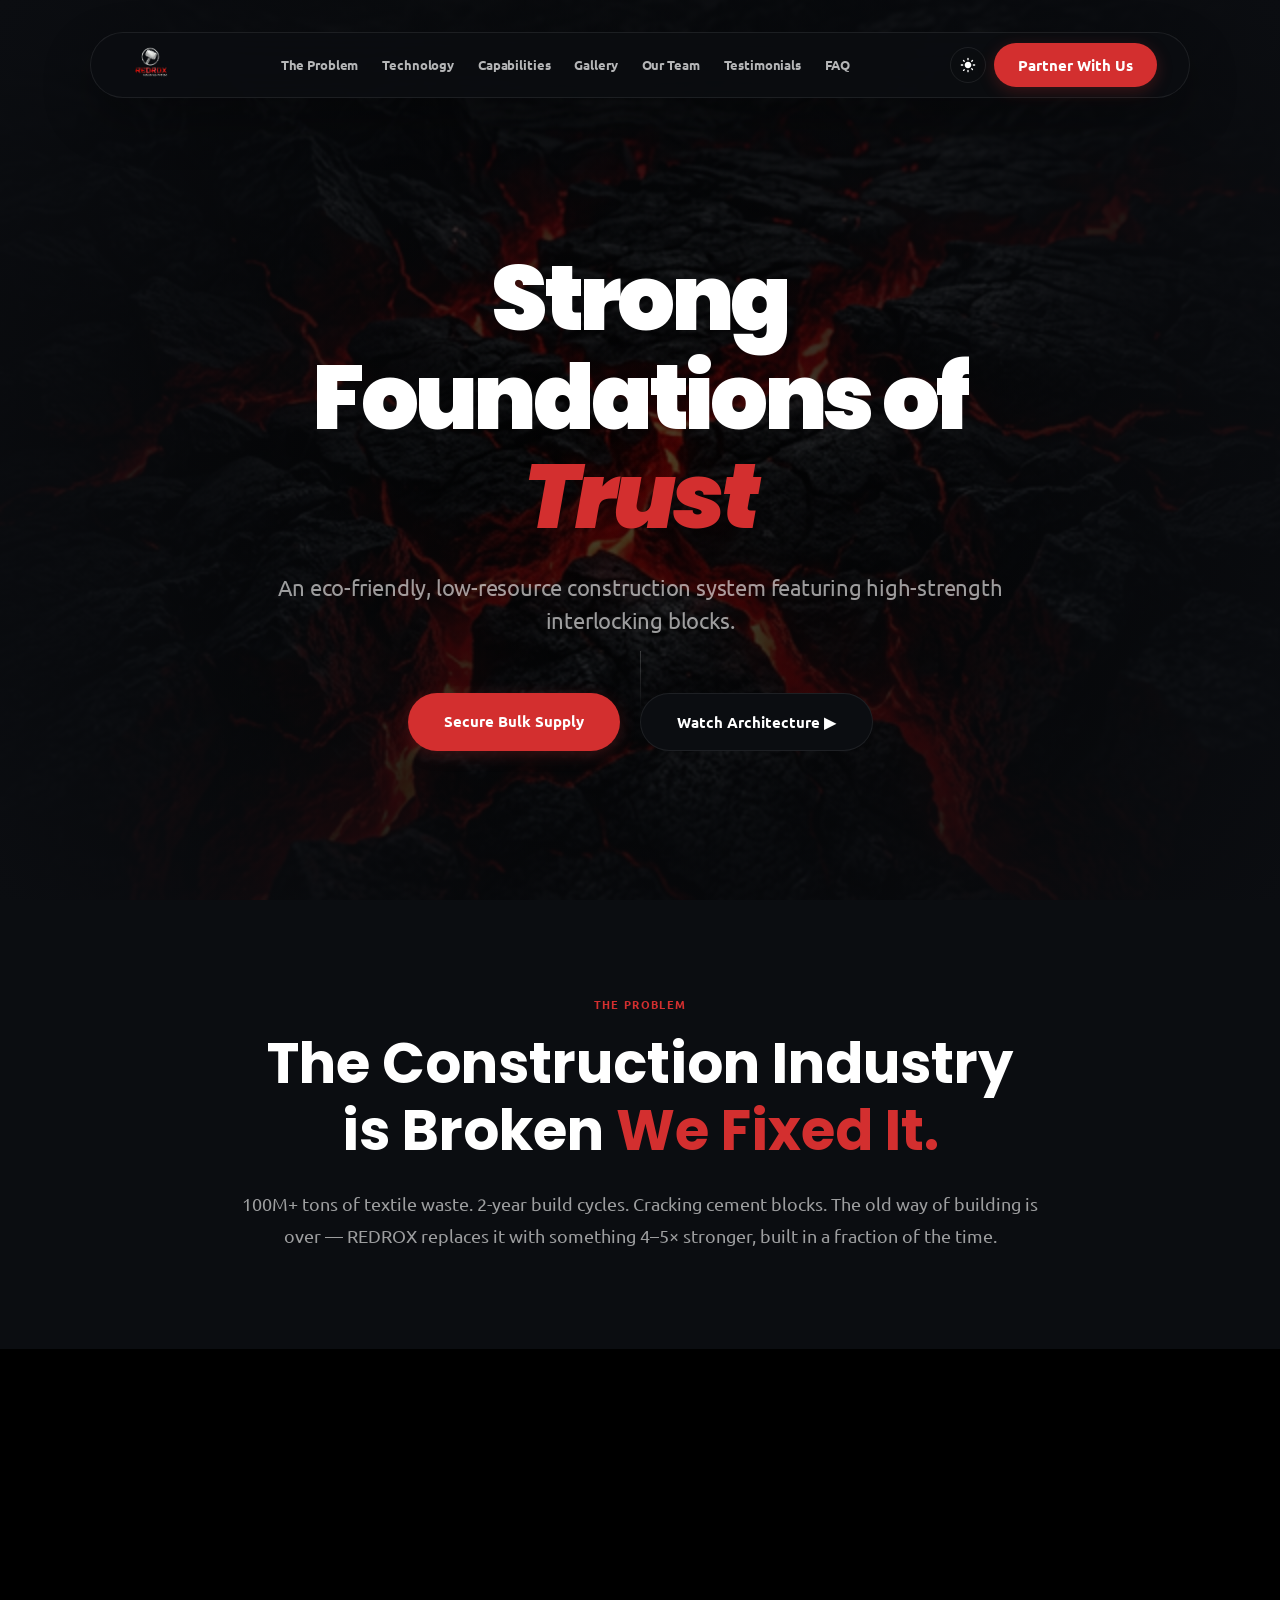
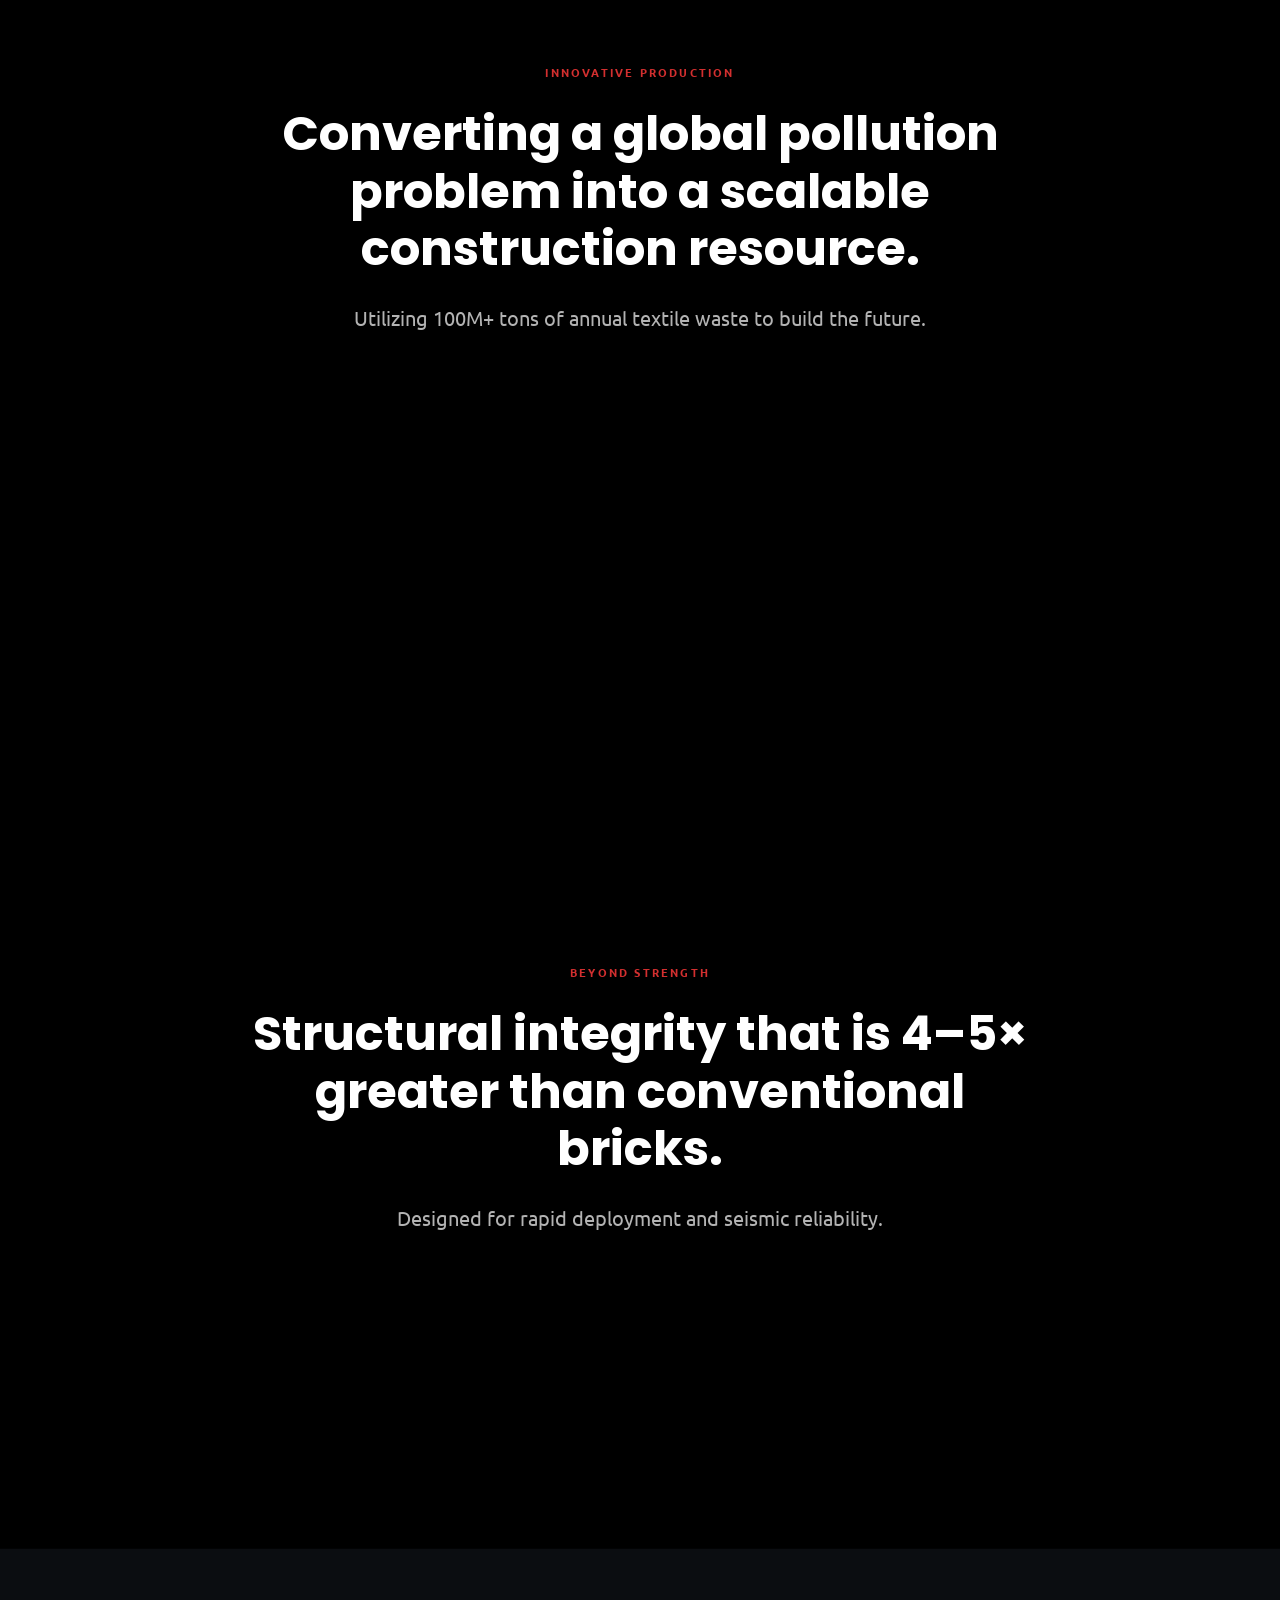
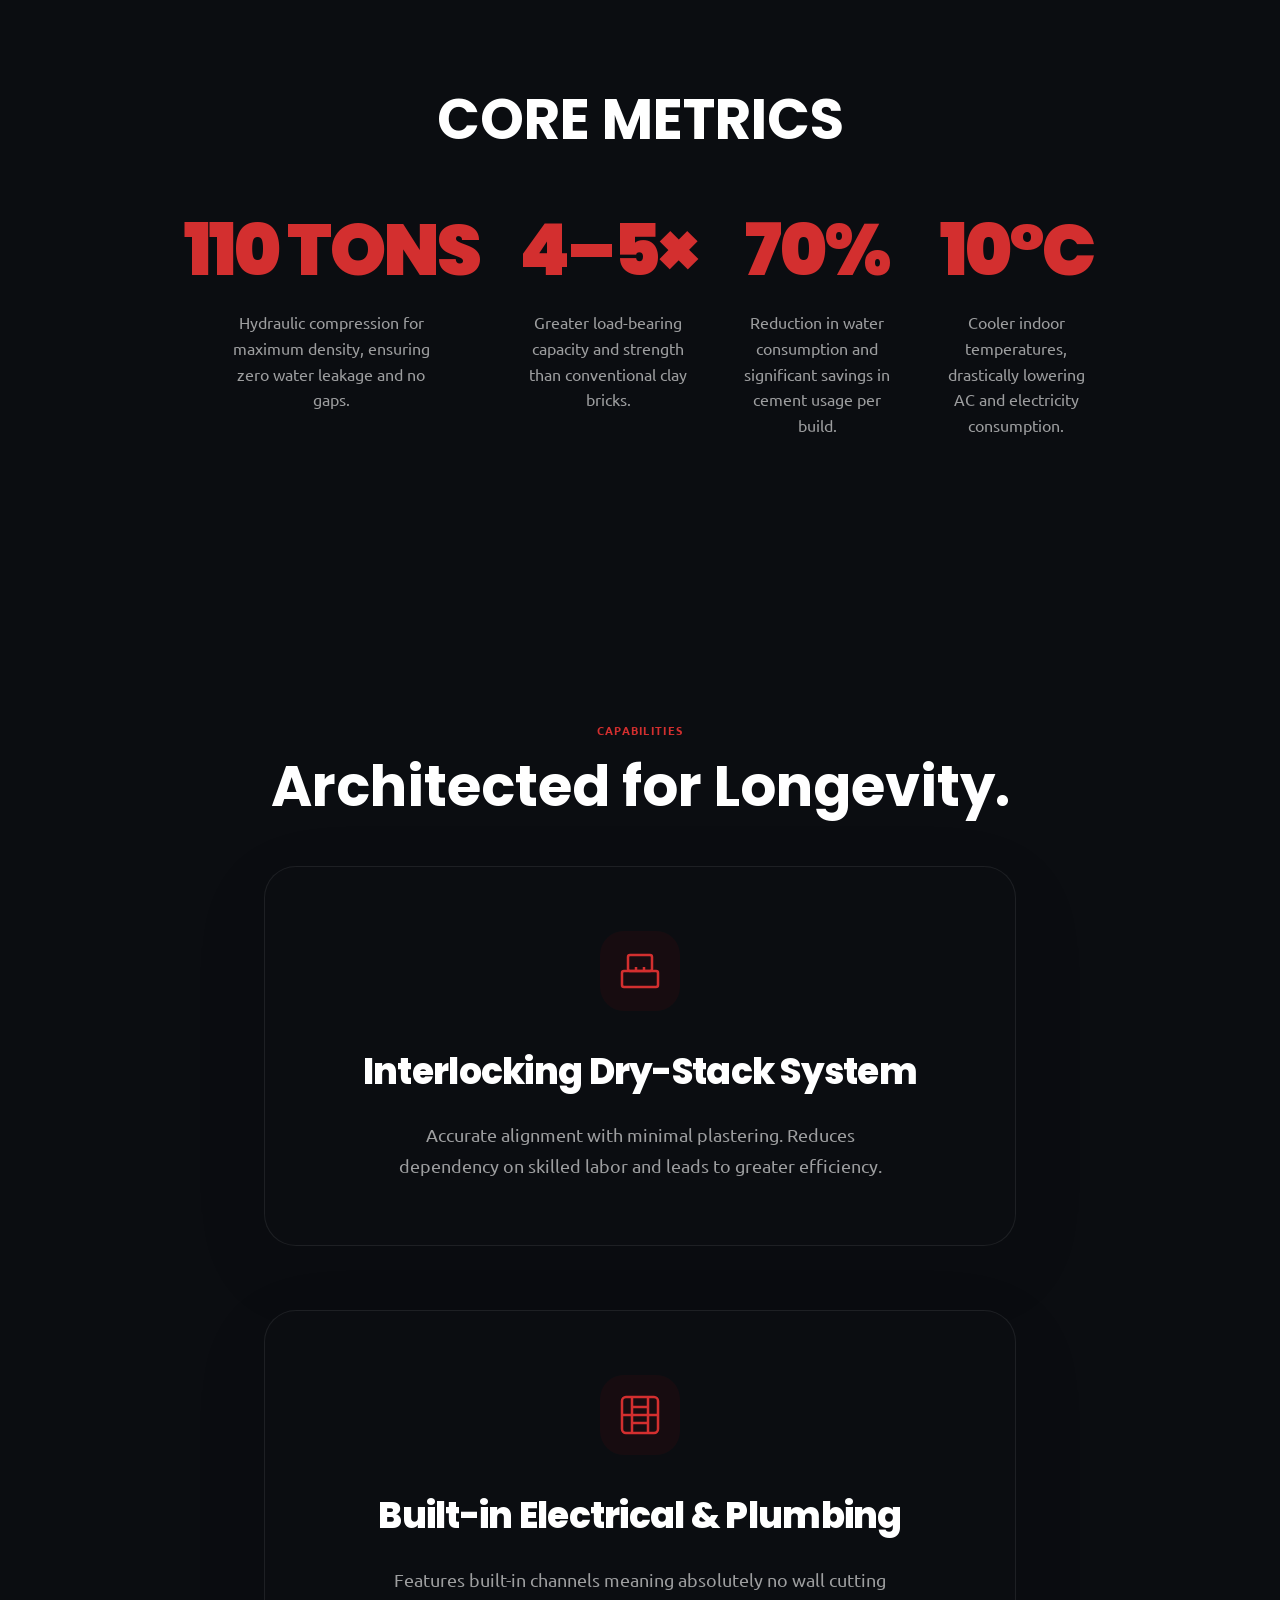
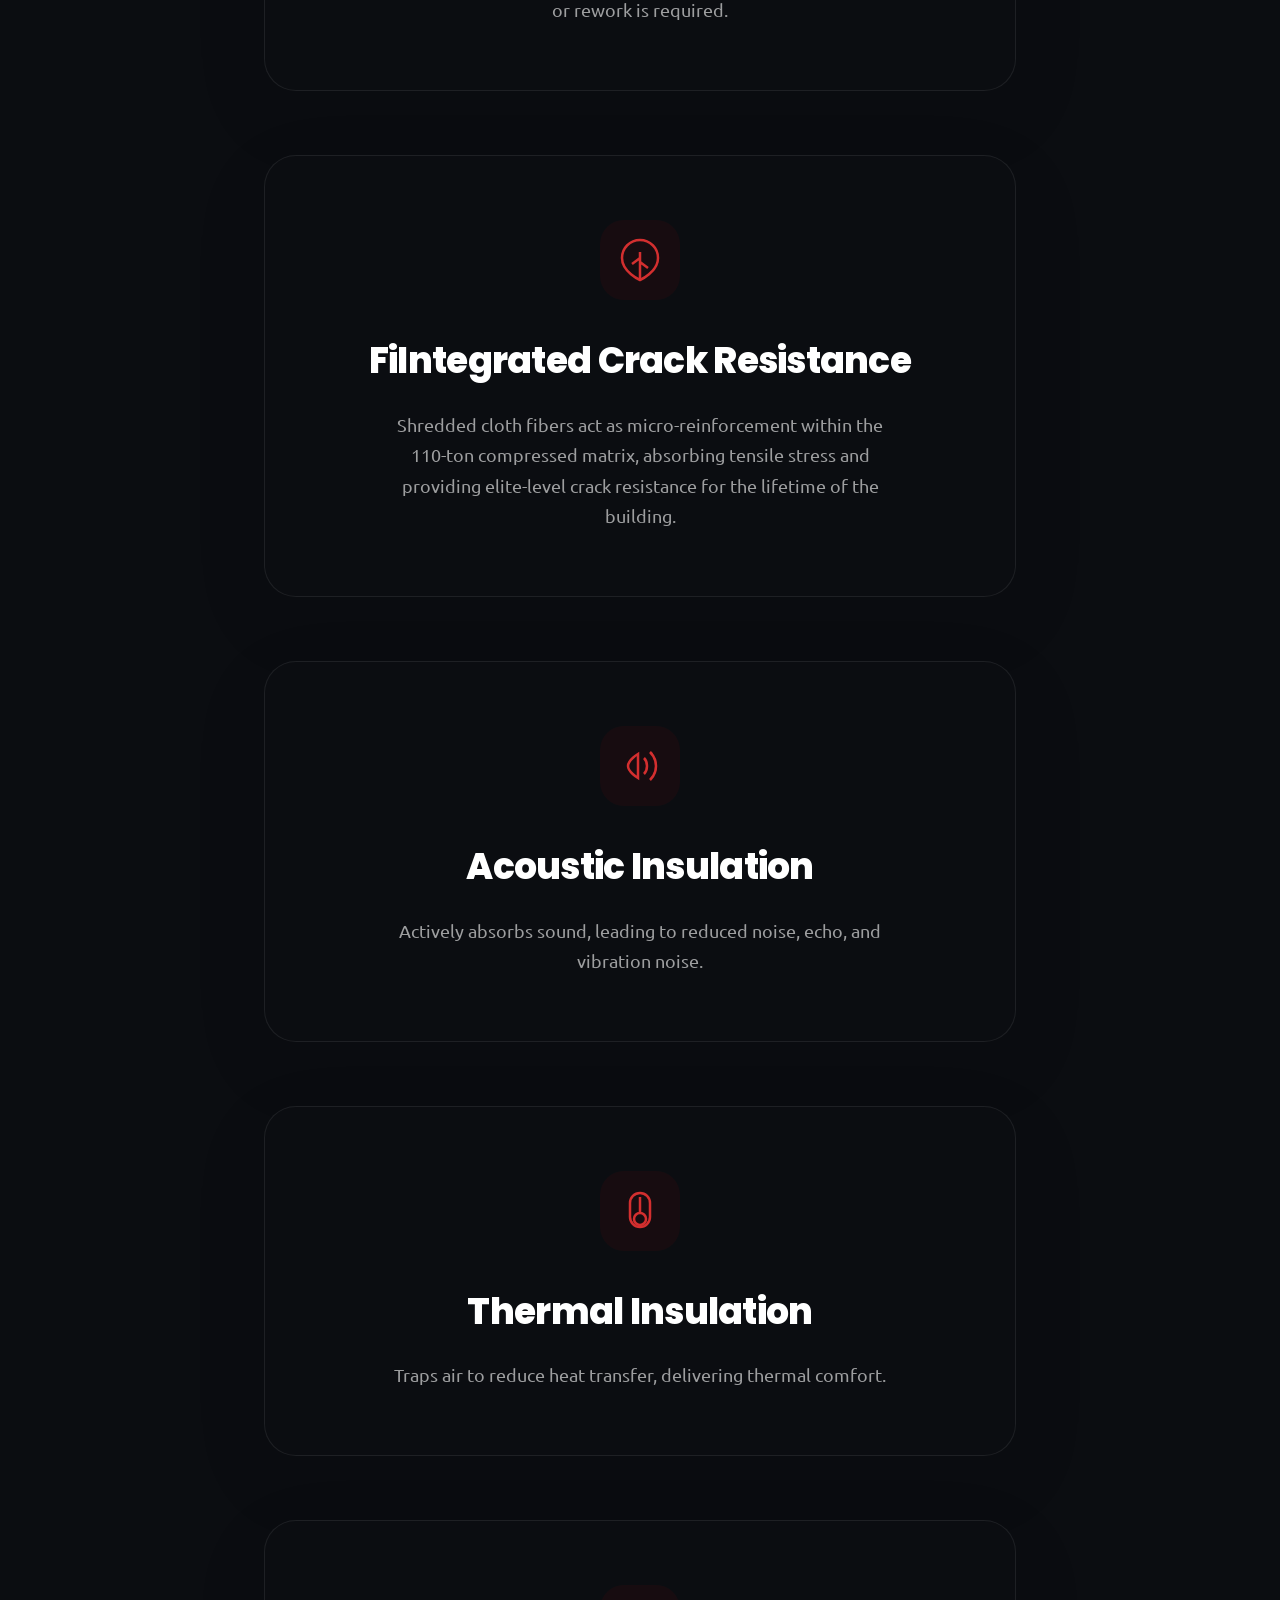
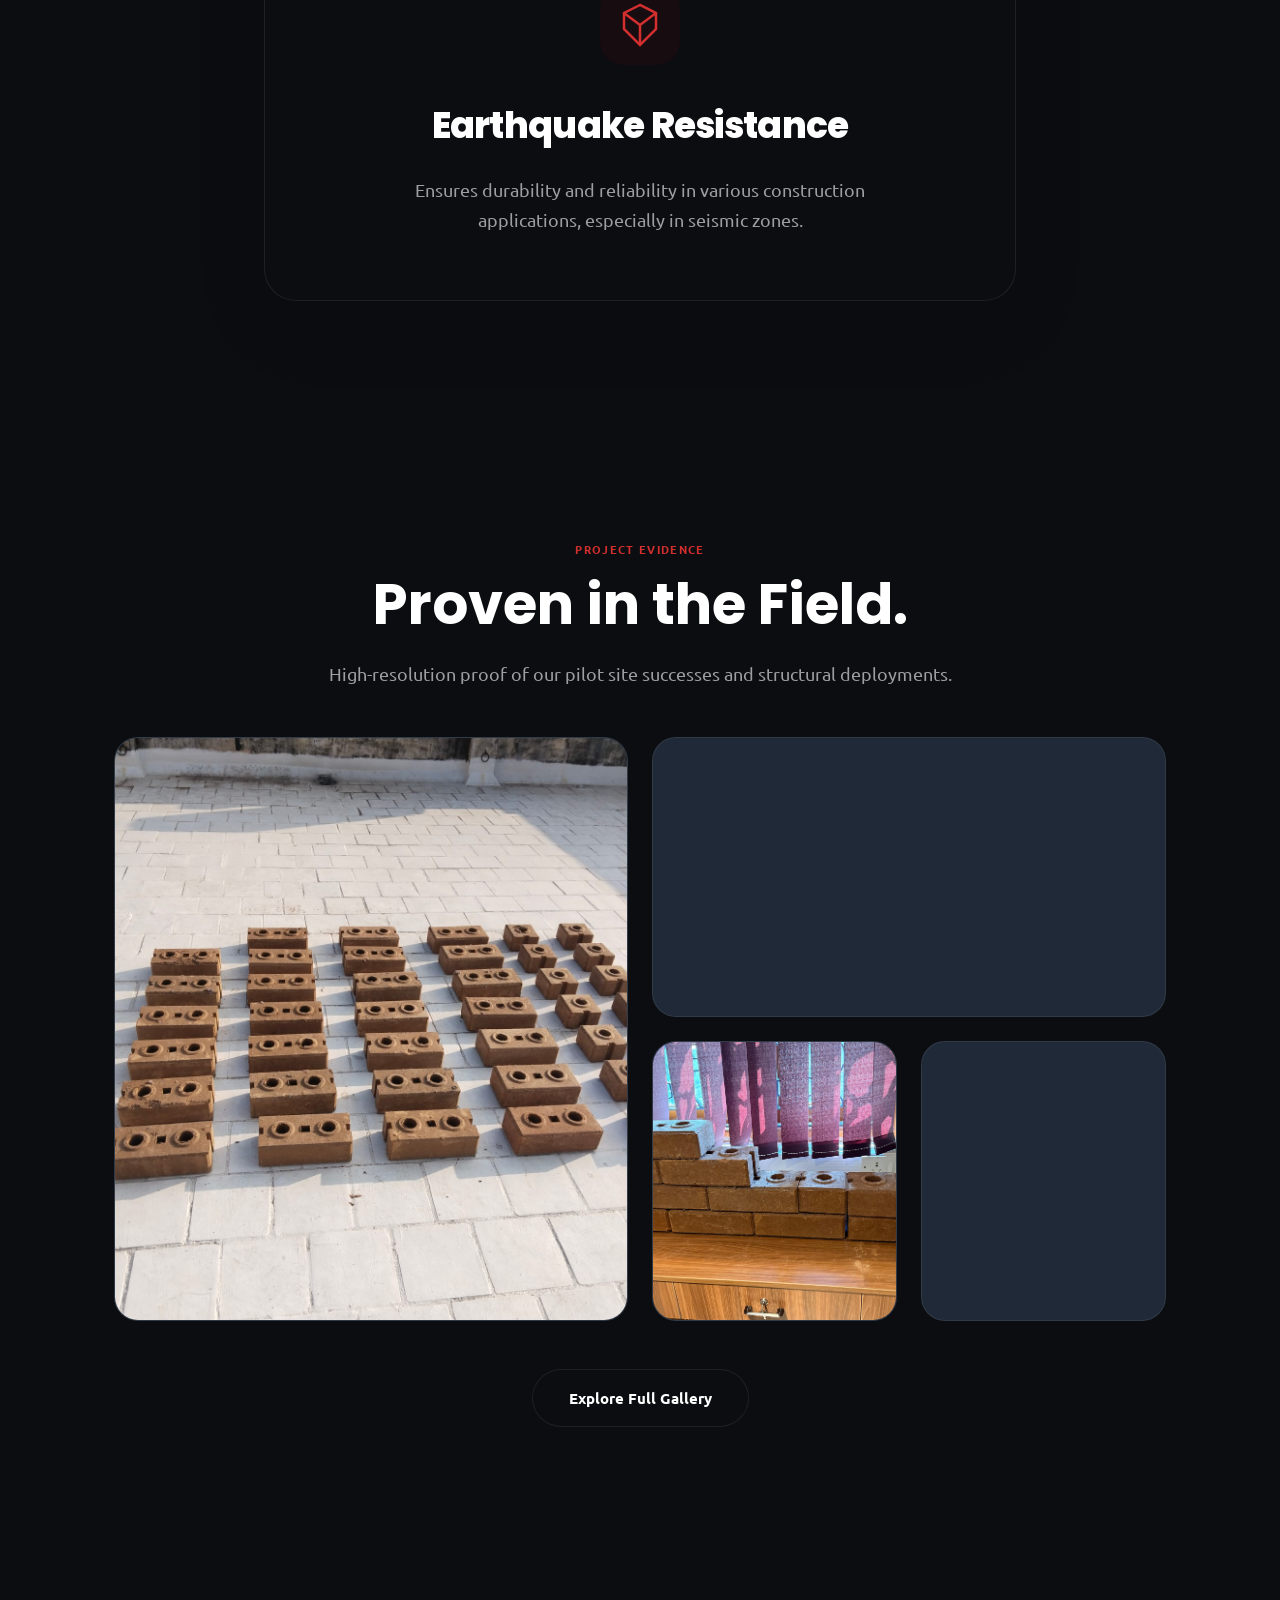
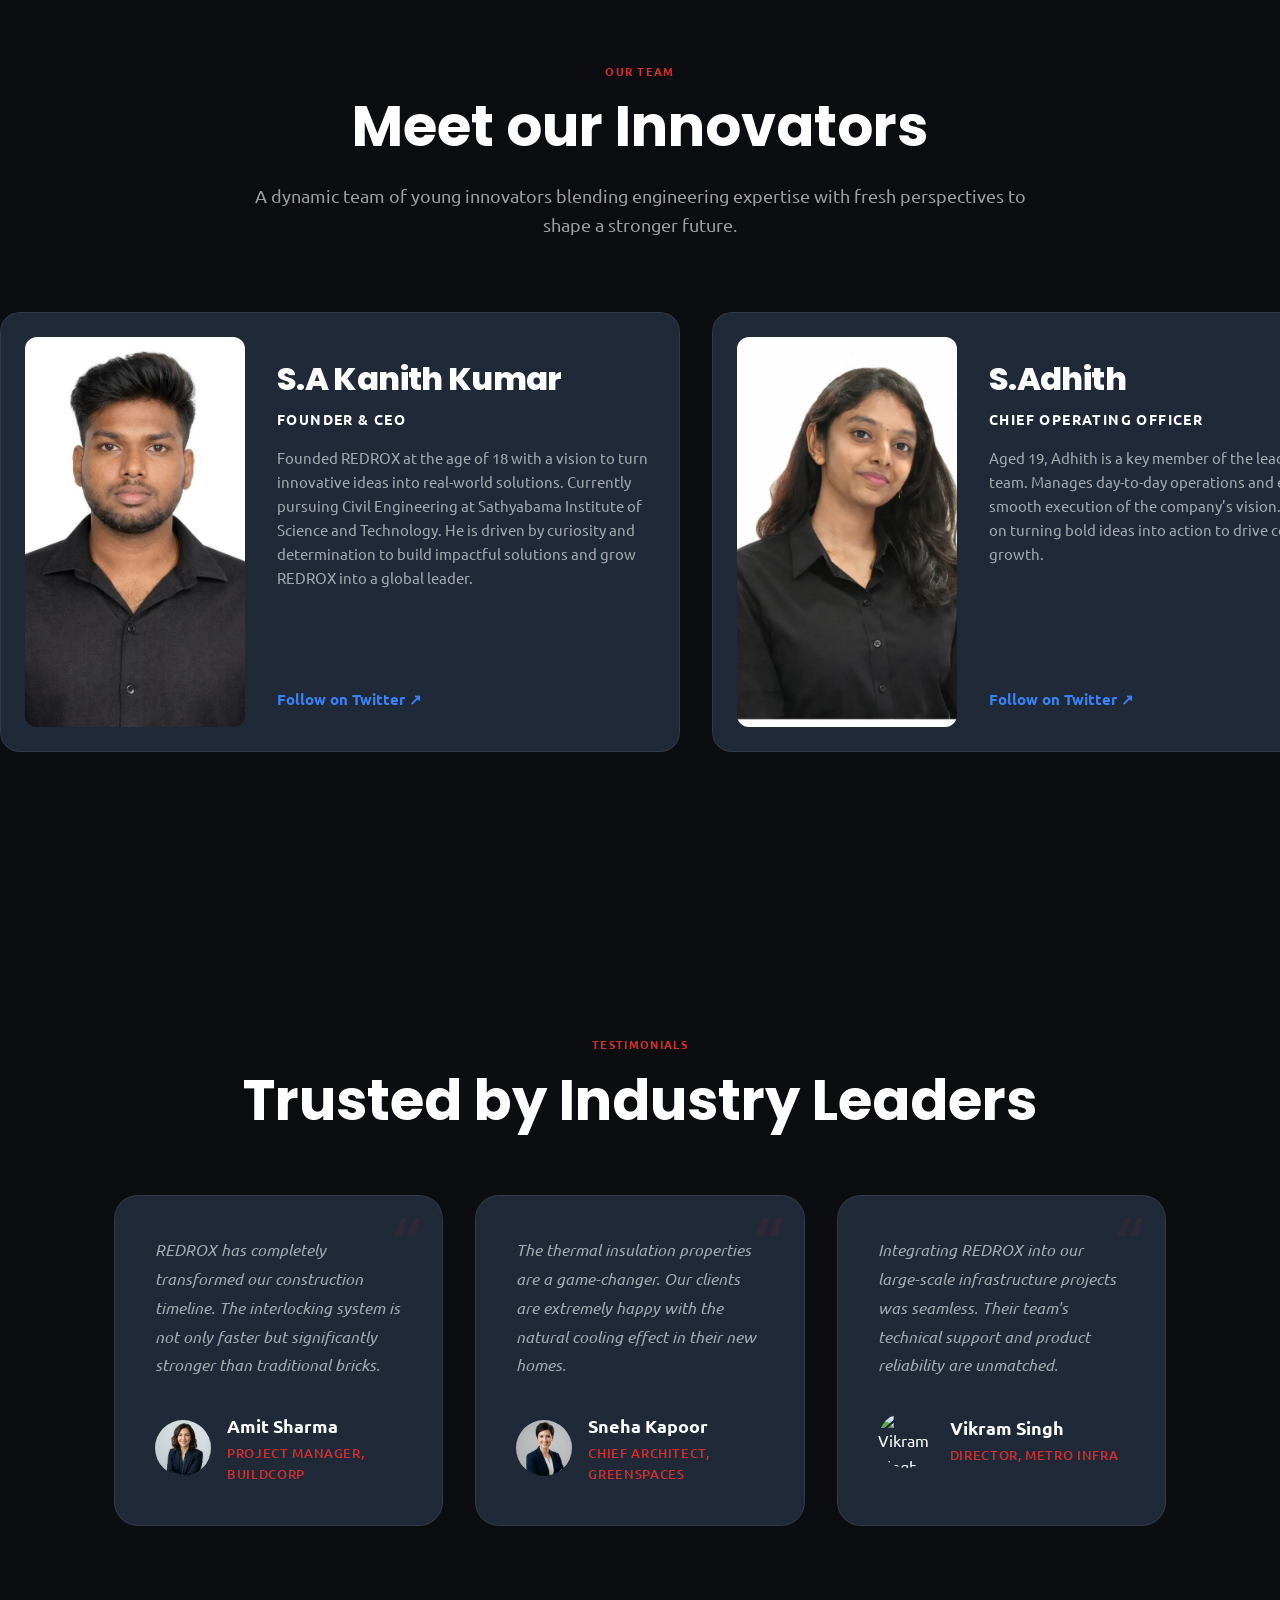
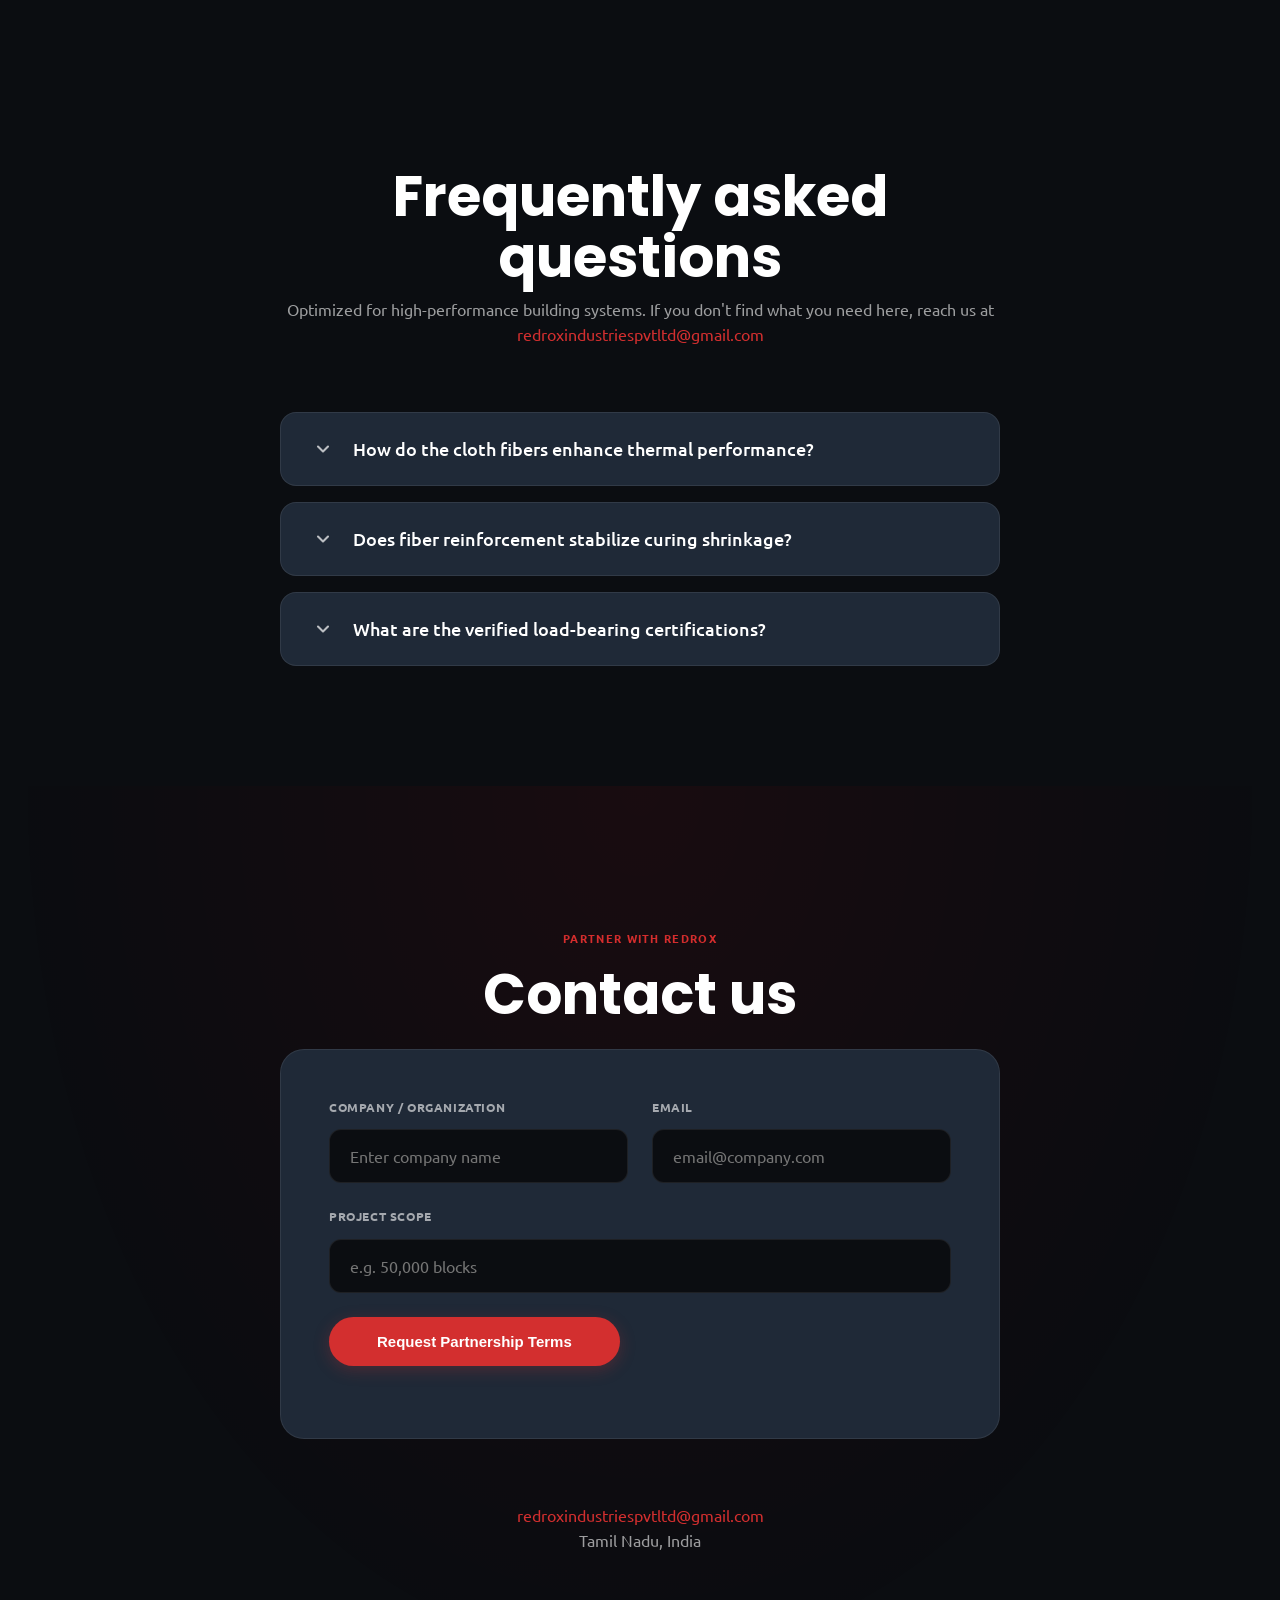
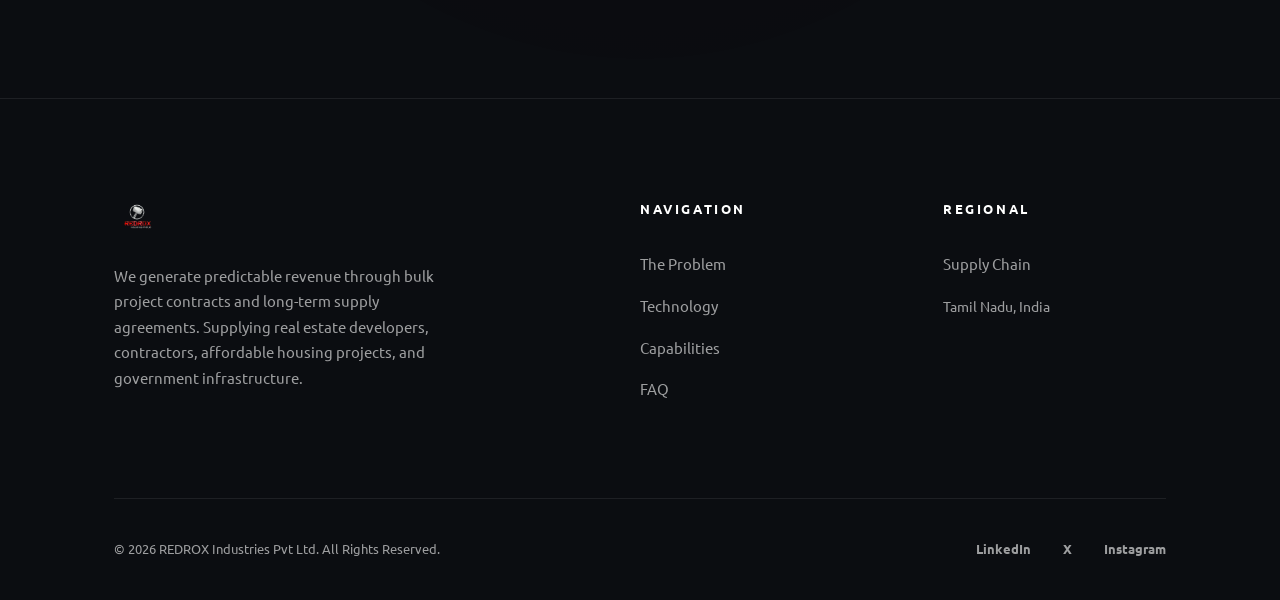
==== commit 88ffcbee: "Updated technical stats and team bios" ====
--- a/index.html
+++ b/index.html
@@ -1,4 +1,4 @@
-﻿<!DOCTYPE html>
+<!DOCTYPE html>
 <html lang="en">
 
 <head>
@@ -322,111 +322,163 @@
         </div>
     </section>
 
-    <!-- [9] TEAM SLIDER - STACKED DESIGN -->
-    <section class="team-slider-section" id="team">
+    <!-- [9] TEAM SECTION -->
+    <section class="section team-marquee-section" id="team">
         <div class="container text-center mb-48">
             <div class="section-label text-red">OUR TEAM</div>
-            <h3 data-aos="fade-up">A dynamic team of young innovators blending engineering expertise with fresh
-                perspectives to shape a stronger future.</h3>
-        </div>
-        <div class="team-slider-container">
-            <!-- Left: Image Stack -->
-            <div class="team-image-stack" data-aos="fade-right">
-                <div class="team-card-image active" data-index="0">
-                    <img src="images/team-1.png" alt="S.A.Kanith Kumar">
-                </div>
-                <div class="team-card-image back-1" data-index="1">
-                    <img src="images/team-3.png" alt="S.Adhith">
-                </div>
-                <div class="team-card-image back-2" data-index="2">
-                    <img src="images/team-2.png" alt="S.Raghavi">
-                </div>
-                <div class="team-card-image" data-index="3">
-                    <img src="images/team-4.png" alt="M.Kiruthivasan">
-                </div>
-                <div class="team-card-image" data-index="4">
-                    <img src="images/team-5.png" alt="M.S. Anushri">
-                </div>
-                <div class="team-card-image" data-index="5">
-                    <img src="images/team-6.png" alt="Varsha Prabhakaran">
-                </div>
-            </div>
-
-            <!-- Right: Content area -->
-            <div class="team-content-area" data-aos="fade-left">
-                <div class="team-slide-content active" data-index="0">
-                    <h3>S.A Kanith Kumar</h3>
-                    <div class="role">Founder & CEO</div>
-                    <p class="bio">
-                        Founded REDROX at the age of 18 with a vision to turn innovative ideas into real-world
-                        solutions.Currently pursuing Civil Engineering at Sathyabama Institute of Science and
-                        Technology. He is driven by curiosity and determination to build impactful solutions and grow
-                        REDROX into a global leader.
-                    </p>
-                </div>
-                <div class="team-slide-content" data-index="1">
-                    <h3>S.Raghavi</h3>
-                    <div class="role">Co-Founder & Chief Communications Officer</div>
-                    <p class="bio">
-                        Raghavi plays a vital role in supporting the company’s communication strategy and creative
-                        direction.
-                        She brings fresh ideas and innovative thinking that help shape the company’s unique voice and
-                        future.
-                    </p>
-                </div>
-                <div class="team-slide-content" data-index="2">
-                    <h3>S.Adhith</h3>
-                    <div class="role"> Chief Operating Officer</div>
-                    <p class="bio">
-                        Aged 19, Adhith is a key member of the leadership team.
-
-                        Manages day-to-day operations and ensures the smooth execution of the company’s vision.
-                        He focuses on turning bold ideas into action to drive company growth.
-                    </p>
-                </div>
-                <div class="team-slide-content" data-index="3">
-                    <h3>M.Kiruthivasan</h3>
-                    <div class="role">Chief Financial Officer</div>
-                    <p class="bio">
-                        Currently pursuing an MBA.
-
-                        Responsible for overseeing financial planning and strategy. He ensures financial stability while
-                        supporting long-term development and growth.
-                    </p>
-                </div>
-                <div class="team-slide-content" data-index="4">
-                    <h3>M. S. Anushri</h3>
-                    <div class="role">Chief Marketing Officer</div>
-                    <p class="bio">
-                        Pursuing Biomedical Engineering at Sathyabama Institute of Science and Technology.
-
-                        Leads marketing efforts and brand building. With strong communication skills, she connects
-                        REDROX with global audiences to promote the company’s vision.
-                    </p>
-                </div>
-                <div class="team-slide-content" data-index="5">
-                    <h3>Varsha Prabhakaran</h3>
-                    <div class="role">Business Development Executive</div>
-                    <p class="bio">
-                        Pursuing her first year at Manipal University.
-
-                        Focuses on identifying new business opportunities and building partnerships. She also assists
-                        the team with legal and documentation-related work to ensure smooth operations.
-                    </p>
-                </div>
-
-                <!-- Navigation -->
-                <div class="team-nav">
-                    <button class="nav-btn" id="teamPrev" aria-label="Previous Team Member">
-                        <svg viewBox="0 0 24 24" fill="none" stroke="currentColor">
-                            <path d="M19 12H5m0 0l7 7m-7-7l7-7" stroke-linecap="round" stroke-linejoin="round" />
-                        </svg>
-                    </button>
-                    <button class="nav-btn" id="teamNext" aria-label="Next Team Member">
-                        <svg viewBox="0 0 24 24" fill="none" stroke="currentColor">
-                            <path d="M5 12h14m0 0l-7-7m7 7l-7 7" stroke-linecap="round" stroke-linejoin="round" />
-                        </svg>
-                    </button>
+            <h2 data-aos="fade-up">Meet our Innovators</h2>
+            <p class="subtext-centered" data-aos="fade-up" data-aos-delay="100">
+                A dynamic team of young innovators blending engineering expertise with fresh
+                perspectives to shape a stronger future.
+            </p>
+        </div>
+        
+        <div class="marquee-container" data-aos="fade-in" data-aos-delay="200">
+            <div class="marquee-content">
+                <!-- Original Set -->
+                <div class="team-member-card">
+                    <div class="team-img-box">
+                        <img src="images/team-1.png" alt="S.A Kanith Kumar" loading="lazy">
+                    </div>
+                    <div class="team-info">
+                        <h3>S.A Kanith Kumar</h3>
+                        <div class="role">Founder &amp; CEO</div>
+                        <p class="bio">Founded REDROX at the age of 18 with a vision to turn innovative ideas into real-world solutions. Currently pursuing Civil Engineering at Sathyabama Institute of Science and Technology. He is driven by curiosity and determination to build impactful solutions and grow REDROX into a global leader.</p>
+                        <a href="#" class="follow-link">Follow on Twitter &nearr;</a>
+                    </div>
+                </div>
+
+                <div class="team-member-card">
+                    <div class="team-img-box">
+                        <img src="images/team-3.png" alt="S.Adhith" loading="lazy">
+                    </div>
+                    <div class="team-info">
+                        <h3>S.Adhith</h3>
+                        <div class="role">Chief Operating Officer</div>
+                        <p class="bio">Aged 19, Adhith is a key member of the leadership team. Manages day-to-day operations and ensures the smooth execution of the company’s vision. He focuses on turning bold ideas into action to drive company growth.</p>
+                        <a href="#" class="follow-link">Follow on Twitter &nearr;</a>
+                    </div>
+                </div>
+
+                <div class="team-member-card">
+                    <div class="team-img-box">
+                        <img src="images/team-2.png" alt="S.Raghavi" loading="lazy">
+                    </div>
+                    <div class="team-info">
+                        <h3>S.Raghavi</h3>
+                        <div class="role">Co-Founder, CCO</div>
+                        <p class="bio">Raghavi plays a vital role in supporting the company’s communication strategy and creative direction. She brings fresh ideas and innovative thinking that help shape the company’s unique voice and future.</p>
+                        <a href="#" class="follow-link">Follow on Twitter &nearr;</a>
+                    </div>
+                </div>
+
+                <div class="team-member-card">
+                    <div class="team-img-box">
+                        <img src="images/team-4.png" alt="M.Kiruthivasan" loading="lazy">
+                    </div>
+                    <div class="team-info">
+                        <h3>M.Kiruthivasan</h3>
+                        <div class="role">Chief Financial Officer</div>
+                        <p class="bio">Currently pursuing an MBA. Responsible for overseeing financial planning and strategy. He ensures financial stability while supporting long-term development and growth.</p>
+                        <a href="#" class="follow-link">Follow on Twitter &nearr;</a>
+                    </div>
+                </div>
+
+                <div class="team-member-card">
+                    <div class="team-img-box">
+                        <img src="images/team-5.png" alt="M.S. Anushri" loading="lazy">
+                    </div>
+                    <div class="team-info">
+                        <h3>M. S. Anushri</h3>
+                        <div class="role">Chief Marketing Officer</div>
+                        <p class="bio">Pursuing Biomedical Engineering at Sathyabama Institute of Science and Technology. Leads marketing efforts and brand building. With strong communication skills, she connects REDROX with global audiences to promote the company’s vision.</p>
+                        <a href="#" class="follow-link">Follow on Twitter &nearr;</a>
+                    </div>
+                </div>
+
+                <div class="team-member-card">
+                    <div class="team-img-box">
+                        <img src="images/team-6.png" alt="Varsha Prabhakaran" loading="lazy">
+                    </div>
+                    <div class="team-info">
+                        <h3>Varsha Prabhakaran</h3>
+                        <div class="role">Business Development Executive</div>
+                        <p class="bio">Pursuing her first year at Manipal University. Focuses on identifying new business opportunities and building partnerships. She also assists the team with legal and documentation-related work to ensure smooth operations.</p>
+                        <a href="#" class="follow-link">Follow on Twitter &nearr;</a>
+                    </div>
+                </div>
+
+                <!-- Duplicate Set -->
+                <div class="team-member-card" aria-hidden="true">
+                    <div class="team-img-box">
+                        <img src="images/team-1.png" alt="S.A Kanith Kumar" loading="lazy">
+                    </div>
+                    <div class="team-info">
+                        <h3>S.A Kanith Kumar</h3>
+                        <div class="role">Founder &amp; CEO</div>
+                        <p class="bio">Founded REDROX at the age of 18 with a vision to turn innovative ideas into real-world solutions. Currently pursuing Civil Engineering at Sathyabama Institute of Science and Technology. He is driven by curiosity and determination to build impactful solutions and grow REDROX into a global leader.</p>
+                        <a href="#" class="follow-link">Follow on Twitter &nearr;</a>
+                    </div>
+                </div>
+
+                <div class="team-member-card" aria-hidden="true">
+                    <div class="team-img-box">
+                        <img src="images/team-3.png" alt="S.Adhith" loading="lazy">
+                    </div>
+                    <div class="team-info">
+                        <h3>S.Adhith</h3>
+                        <div class="role">Chief Operating Officer</div>
+                        <p class="bio">Aged 19, Adhith is a key member of the leadership team. Manages day-to-day operations and ensures the smooth execution of the company’s vision. He focuses on turning bold ideas into action to drive company growth.</p>
+                        <a href="#" class="follow-link">Follow on Twitter &nearr;</a>
+                    </div>
+                </div>
+
+                <div class="team-member-card" aria-hidden="true">
+                    <div class="team-img-box">
+                        <img src="images/team-2.png" alt="S.Raghavi" loading="lazy">
+                    </div>
+                    <div class="team-info">
+                        <h3>S.Raghavi</h3>
+                        <div class="role">Co-Founder, CCO</div>
+                        <p class="bio">Raghavi plays a vital role in supporting the company’s communication strategy and creative direction. She brings fresh ideas and innovative thinking that help shape the company’s unique voice and future.</p>
+                        <a href="#" class="follow-link">Follow on Twitter &nearr;</a>
+                    </div>
+                </div>
+
+                <div class="team-member-card" aria-hidden="true">
+                    <div class="team-img-box">
+                        <img src="images/team-4.png" alt="M.Kiruthivasan" loading="lazy">
+                    </div>
+                    <div class="team-info">
+                        <h3>M.Kiruthivasan</h3>
+                        <div class="role">Chief Financial Officer</div>
+                        <p class="bio">Currently pursuing an MBA. Responsible for overseeing financial planning and strategy. He ensures financial stability while supporting long-term development and growth.</p>
+                        <a href="#" class="follow-link">Follow on Twitter &nearr;</a>
+                    </div>
+                </div>
+
+                <div class="team-member-card" aria-hidden="true">
+                    <div class="team-img-box">
+                        <img src="images/team-5.png" alt="M.S. Anushri" loading="lazy">
+                    </div>
+                    <div class="team-info">
+                        <h3>M. S. Anushri</h3>
+                        <div class="role">Chief Marketing Officer</div>
+                        <p class="bio">Pursuing Biomedical Engineering at Sathyabama Institute of Science and Technology. Leads marketing efforts and brand building. With strong communication skills, she connects REDROX with global audiences to promote the company’s vision.</p>
+                        <a href="#" class="follow-link">Follow on Twitter &nearr;</a>
+                    </div>
+                </div>
+
+                <div class="team-member-card" aria-hidden="true">
+                    <div class="team-img-box">
+                        <img src="images/team-6.png" alt="Varsha Prabhakaran" loading="lazy">
+                    </div>
+                    <div class="team-info">
+                        <h3>Varsha Prabhakaran</h3>
+                        <div class="role">Business Development Executive</div>
+                        <p class="bio">Pursuing her first year at Manipal University. Focuses on identifying new business opportunities and building partnerships. She also assists the team with legal and documentation-related work to ensure smooth operations.</p>
+                        <a href="#" class="follow-link">Follow on Twitter &nearr;</a>
+                    </div>
                 </div>
             </div>
         </div>
--- a/style.css
+++ b/style.css
@@ -279,54 +279,128 @@
 .bento-cell:hover .play-icon { transform: scale(1.1); background: var(--accent); border-color: var(--accent); }
 .play-icon svg { width: 24px; height: 24px; fill: currentColor; margin-left: 2px; }
 
-/* TEAM - STACKED SLIDER REDESIGN */
-.team-slider-section { background: var(--primary); padding: 140px 0; overflow: hidden; transition: background-color 0.3s; }
-.team-slider-container { display: grid; grid-template-columns: 1fr 1fr; gap: 80px; align-items: center; max-width: 1100px; margin: 0 auto; padding: 0 24px; }
-
-.team-image-stack { position: relative; height: 540px; width: 100%; max-width: 440px; display: flex; justify-content: center; margin: 0 auto; }
-.team-card-image { position: absolute; width:100%; height:100%; border-radius: 40px; overflow: hidden; transition: all 0.8s cubic-bezier(0.23, 1, 0.32, 1); opacity: 0; transform: scale(0.8) translateY(30px); filter: blur(10px); backface-visibility: hidden; transform-origin: center; }
-.team-card-image img { width: 100%; height: 100%; object-fit: cover; }
-
-.team-card-image.active { opacity: 1; transform: scale(1) translateY(0); z-index: 10; box-shadow: 0 40px 100px rgba(0,0,0,0.6); filter: blur(0); }
-.team-card-image.back-1 { opacity: 0.5; transform: scale(0.9) translateX(40px) translateY(-20px) rotate(2deg); z-index: 5; filter: blur(2px); }
-.team-card-image.back-2 { opacity: 0.2; transform: scale(0.8) translateX(80px) translateY(-40px) rotate(4deg); z-index: 2; filter: blur(4px); }
-
-.team-content-area { text-align: left; padding-left: 0; }
-.team-slide-content { display: none; }
-.team-slide-content.active { display: block; }
-
-.team-slide-content.active h3 { animation: staggerFadeUp 0.6s cubic-bezier(0.23, 1, 0.32, 1) forwards; opacity: 0; }
-.team-slide-content.active .role { animation: staggerFadeUp 0.6s cubic-bezier(0.23, 1, 0.32, 1) 0.1s forwards; opacity: 0; }
-.team-slide-content.active .bio { animation: staggerFadeUp 0.6s cubic-bezier(0.23, 1, 0.32, 1) 0.2s forwards; opacity: 0; }
-
-.team-content-area h3 { font-size: 52px; color: var(--secondary); margin-bottom: 12px; font-weight: 800; line-height: 1.1; letter-spacing: -0.02em; white-space: nowrap; }
-.team-content-area .role { font-size: 16px; color: var(--accent); margin-bottom: 32px; font-weight: 700; text-transform: uppercase; letter-spacing: 0.15em; }
-.team-content-area .bio { font-size: 18px; color: var(--text-muted); line-height: 1.7; margin-bottom: 48px; max-width: 520px; min-height: 160px; }
-.team-content-area { min-height: 480px; display: flex; flex-direction: column; justify-content: center; }
-
-.team-nav { display: flex; gap: 20px; margin-top: 10px; }
-.nav-btn { width: 64px; height: 64px; border-radius: 50%; border: 1.5px solid var(--border); background: transparent; color: var(--secondary); cursor: pointer; display: flex; align-items: center; justify-content: center; transition: all 0.4s cubic-bezier(0.23, 1, 0.32, 1); }
-.nav-btn:hover { background: var(--secondary); color: var(--primary); transform: scale(1.1); border-color: var(--secondary); }
-.nav-btn svg { width: 28px; height: 28px; stroke: currentColor; stroke-width: 2.5; fill: none; }
-
-@keyframes staggerFadeUp {
-    from { opacity: 0; transform: translateY(30px); }
-    to { opacity: 1; transform: translateY(0); }
+/* TEAM - INFINITE MARQUEE */
+.team-marquee-section { padding: 140px 0; background: var(--primary); overflow: hidden; }
+.marquee-container {
+    width: 100vw;
+    position: relative;
+    left: 50%;
+    right: 50%;
+    margin-left: -50vw;
+    margin-right: -50vw;
+    overflow: hidden;
+    padding: 24px 0;
+}
+.marquee-content {
+    display: flex;
+    width: max-content;
+    gap: 32px;
+    animation: infinite-scroll 45s linear infinite;
+}
+.marquee-content:hover {
+    animation-play-state: paused;
+}
+@keyframes infinite-scroll {
+    0% { transform: translateX(0); }
+    100% { transform: translateX(calc(-50% - 16px)); }
+}
+
+/* TEAM CARDS */
+.team-member-card {
+    display: flex;
+    align-items: stretch;
+    background: var(--ui-30);
+    border: 1px solid var(--border);
+    border-radius: 20px;
+    padding: 24px;
+    gap: 32px;
+    width: 680px;
+    text-align: left;
+    transition: all 0.3s ease;
+}
+.team-member-card:hover {
+    border-color: var(--accent);
+    transform: translateY(-4px);
+    box-shadow: 0 20px 40px rgba(0,0,0,0.15);
+}
+.team-img-box {
+    width: 220px;
+    flex-shrink: 0;
+    border-radius: 12px;
+    overflow: hidden;
+    display: flex;
+}
+.team-img-box img {
+    width: 100%;
+    height: 100%;
+    object-fit: cover;
+    object-position: top center;
+}
+.team-info {
+    flex: 1;
+    display: flex;
+    flex-direction: column;
+    justify-content: center;
+    padding: 16px 0;
+}
+.team-info h3 {
+    font-size: 32px;
+    font-weight: 800;
+    color: var(--secondary);
+    margin-bottom: 4px;
+    letter-spacing: -0.02em;
+}
+.team-info .role {
+    font-size: 14px;
+    font-weight: 700;
+    color: var(--secondary);
+    text-transform: uppercase;
+    letter-spacing: 0.1em;
+    margin-bottom: 16px;
+}
+.team-info .bio {
+    font-size: 15px;
+    color: var(--text-muted);
+    line-height: 1.6;
+    margin-bottom: 24px;
+}
+.team-info .follow-link {
+    font-size: 15px;
+    font-weight: 700;
+    color: #3B82F6; /* Clear blue matching reference */
+    display: inline-flex;
+    align-items: center;
+    transition: opacity 0.3s;
+    margin-top: auto;
+}
+.team-info .follow-link:hover {
+    opacity: 0.8;
 }
 
 @media (max-width: 1024px) {
-    .team-slider-container { gap: 40px; padding: 0 32px; }
-    .team-content-area h3 { font-size: 48px; }
+    .team-member-card {
+        width: 600px;
+        gap: 24px;
+    }
+    .team-img-box { width: 180px; }
+    .team-info h3 { font-size: 26px; }
 }
 
 @media (max-width: 900px) {
-    .team-slider-container { grid-template-columns: 1fr; gap: 64px; text-align: center; }
-    .team-image-stack { height: 480px; max-width: 380px; }
-    .team-content-area { text-align: center; }
-    .team-content-area .bio { margin: 0 auto 32px; }
-    .team-nav { justify-content: center; }
-    .team-card-image.back-1 { transform: scale(0.9) translateX(20px) translateY(-10px) rotate(2deg); }
-    .team-card-image.back-2 { transform: scale(0.8) translateX(40px) translateY(-20px) rotate(4deg); }
+    .team-member-card {
+        width: 380px;
+        flex-direction: column;
+        padding: 32px;
+        align-items: center;
+        text-align: center;
+    }
+    .team-img-box {
+        width: 100%;
+        height: 280px;
+        margin-bottom: 16px;
+    }
+    .team-info { padding: 0; }
+    .team-info .follow-link { justify-content: center; margin-top: 16px; }
 }
 
 /* FAQ - MODERN REDESIGN */
@@ -424,13 +498,6 @@
   .stat-number { font-size: 72px; }
   .sticky-card { padding:32px 24px; }
   .testimonials-grid { grid-template-columns: 1fr; gap: 24px; }
-  .team-slider-container { display: flex; flex-direction: column; gap: 48px; padding: 0 24px; text-align: center; }
-  .team-image-stack { height: 320px; min-width: 100%; width: 100%; }
-  .team-content-area { text-align: center; }
-  .team-image-stack { width:100%; max-width:400px; height:400px; }
-  .team-slide-content { margin-top: 0; text-align: center; padding: 0; }
-  .team-content-area .bio { margin: 0 auto 32px; }
-  .team-nav { justify-content: center; }
   .footer-top { grid-template-columns: 1fr; text-align: center; }
   .footer-brand p { margin: 0 auto; }
 }
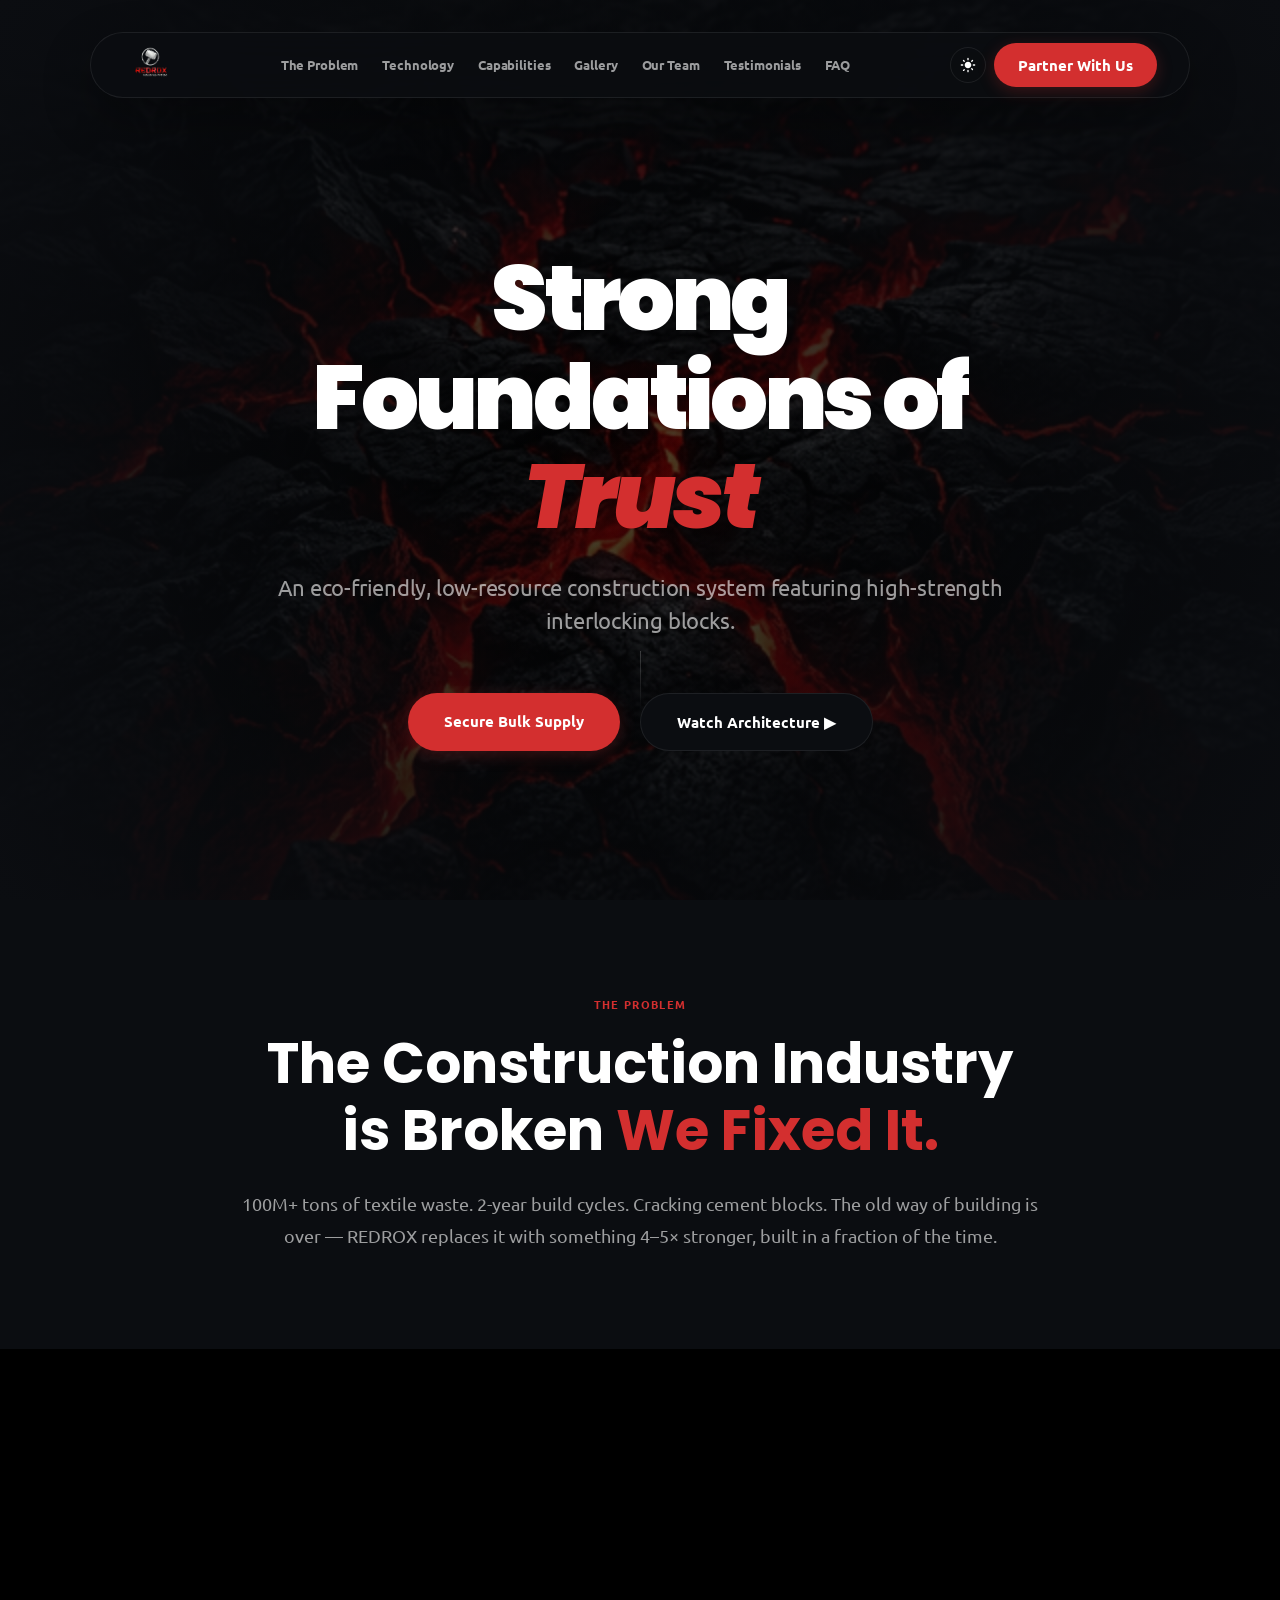
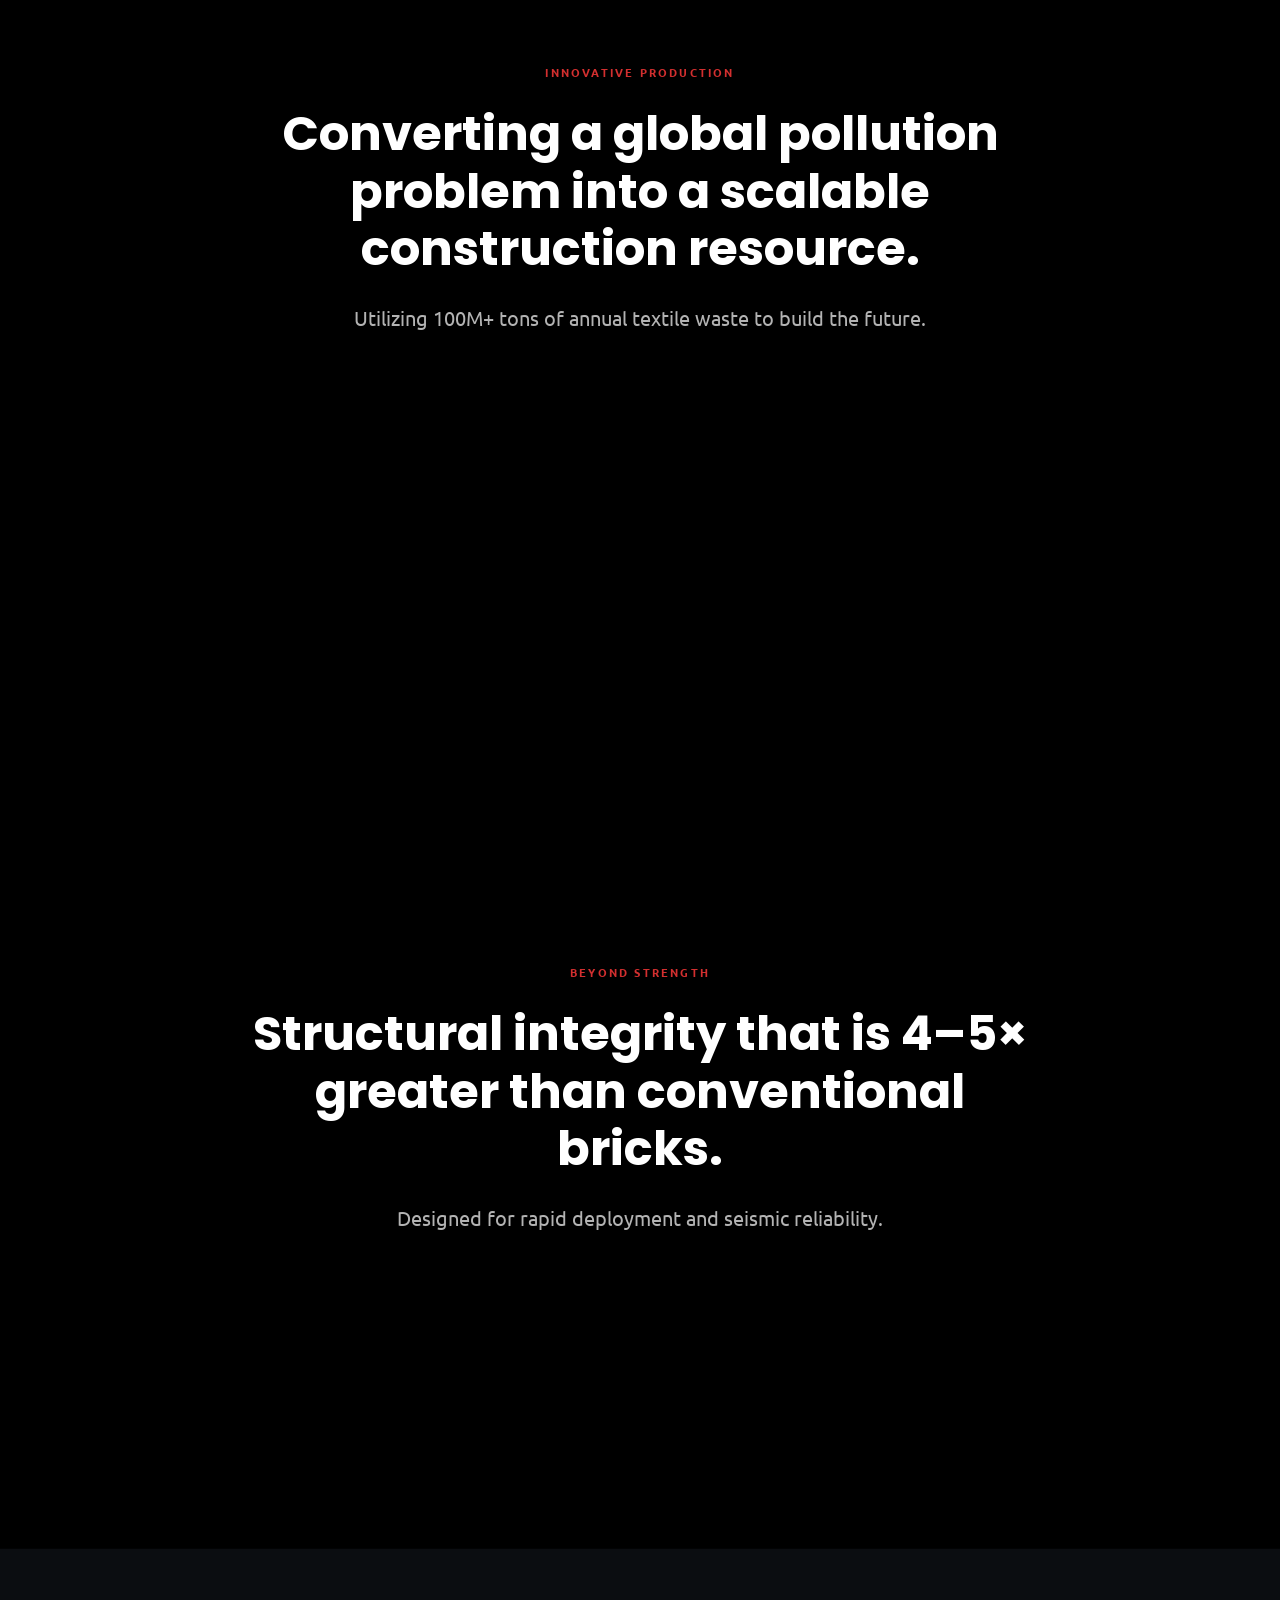
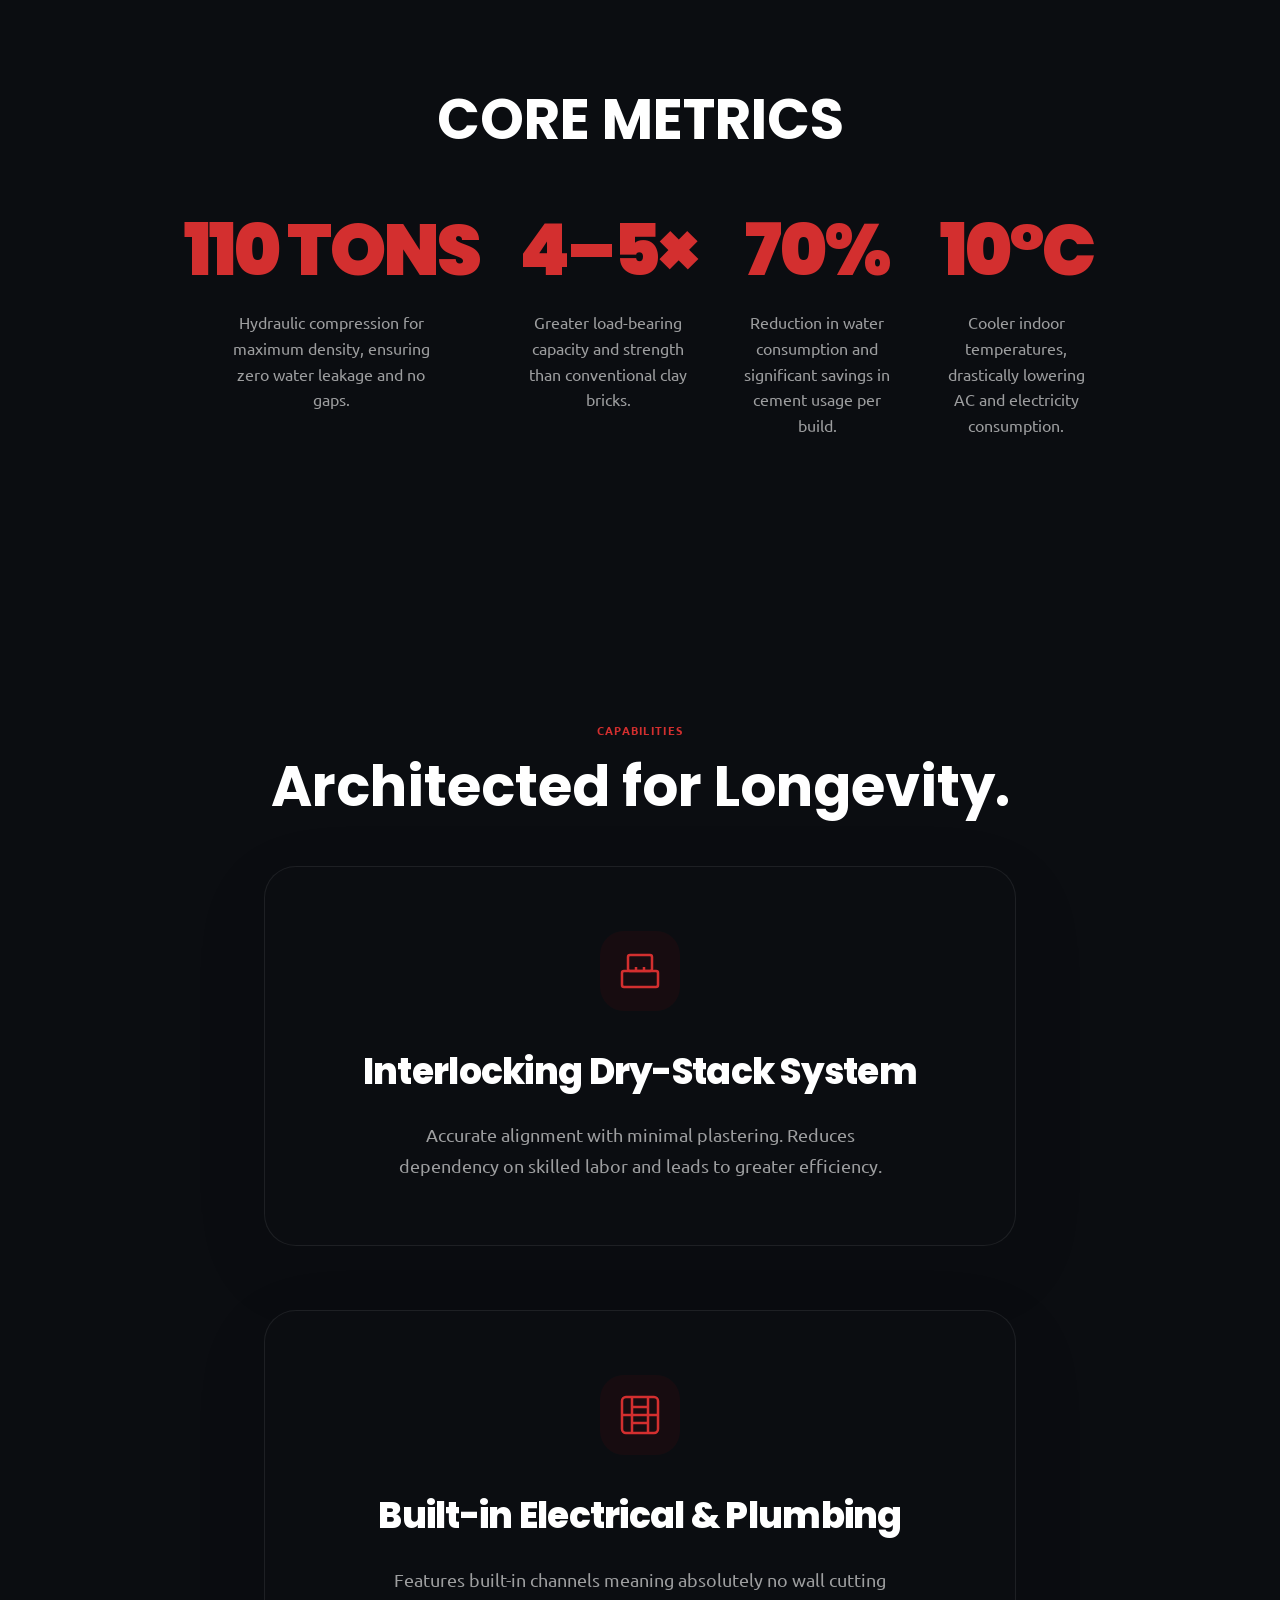
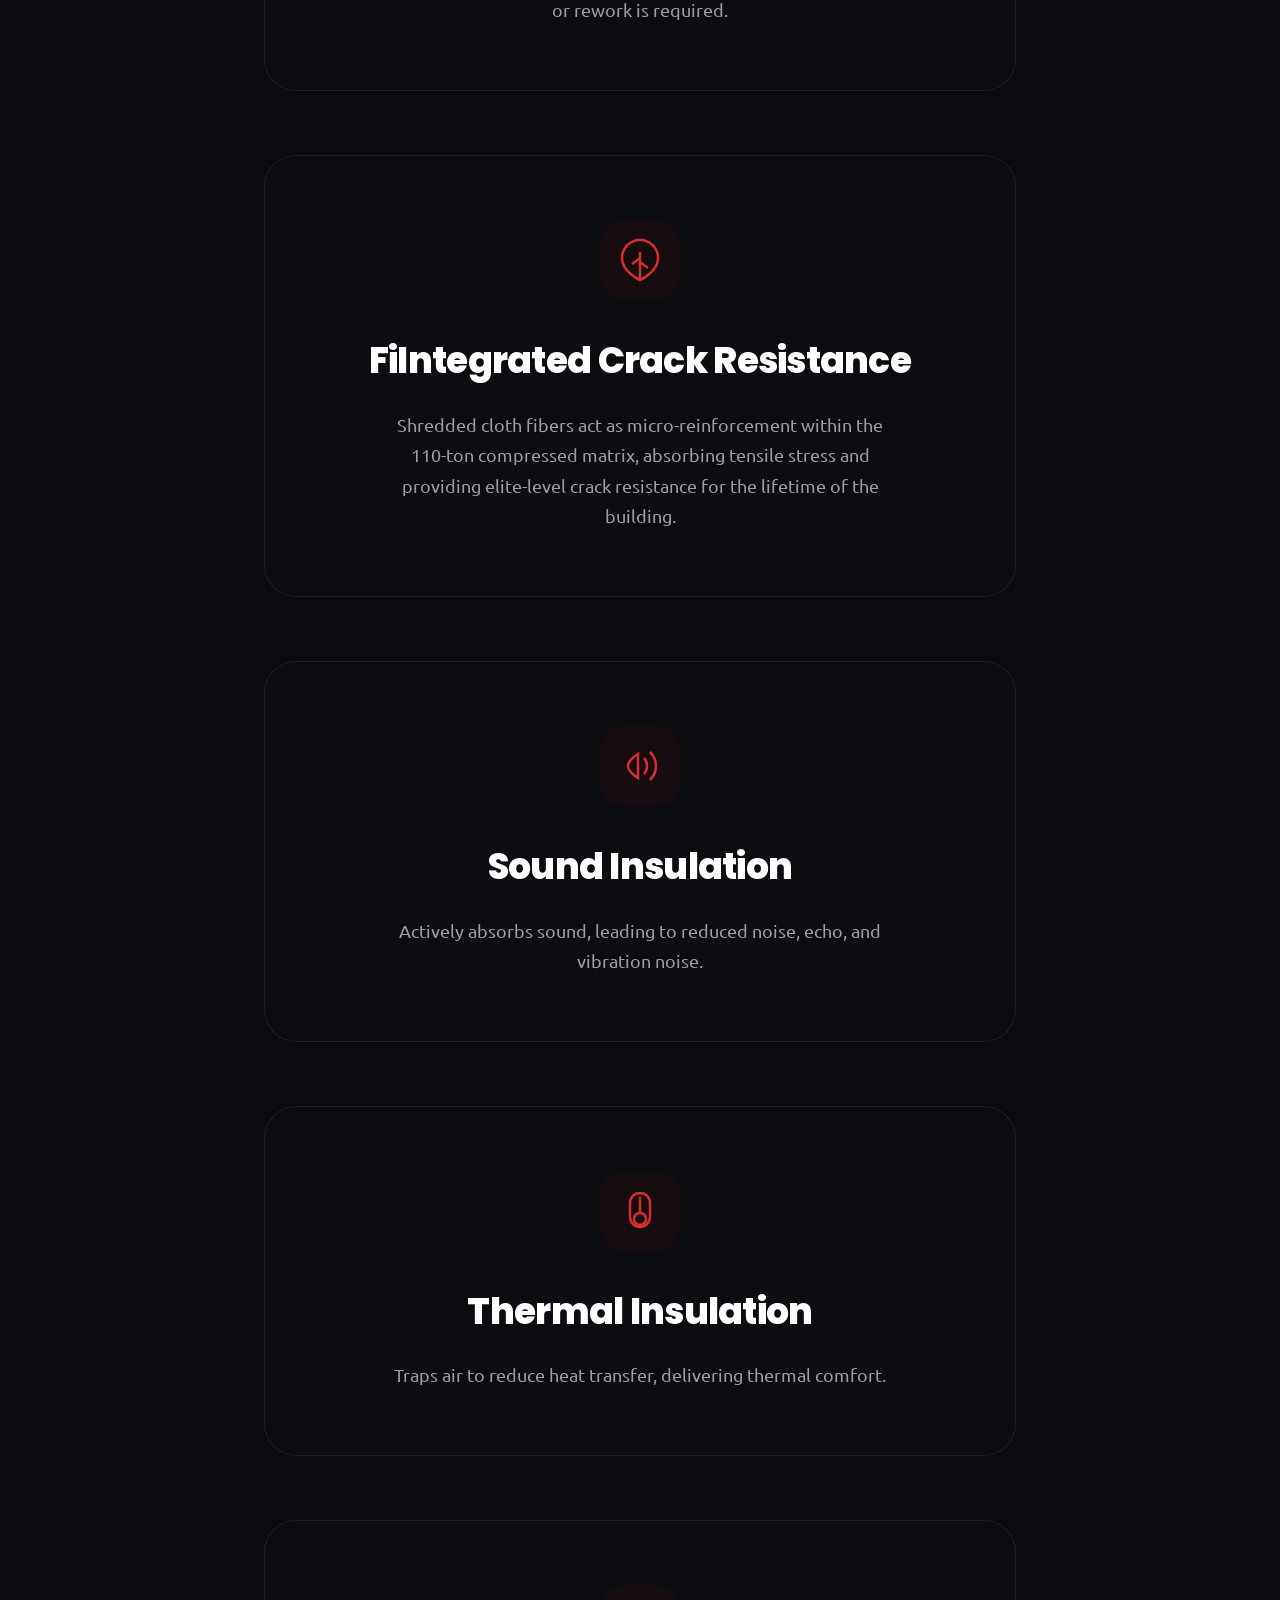
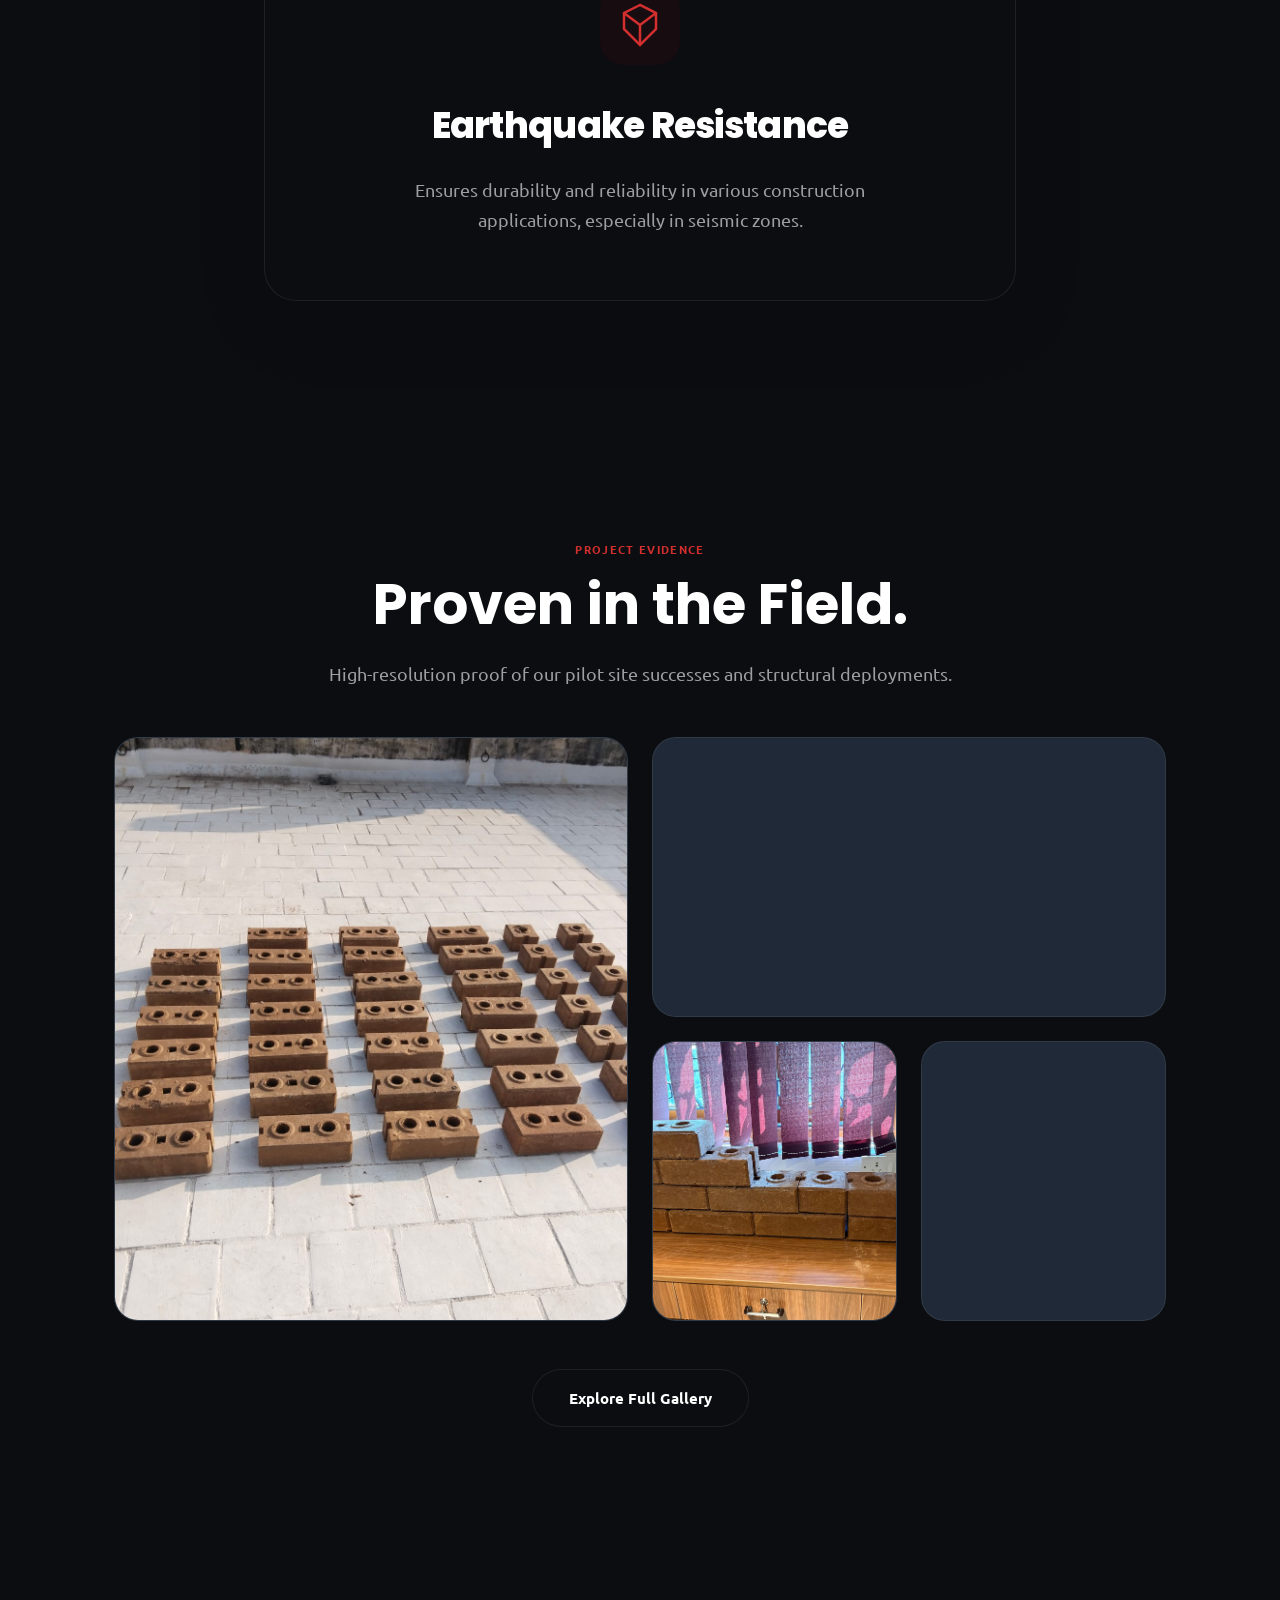
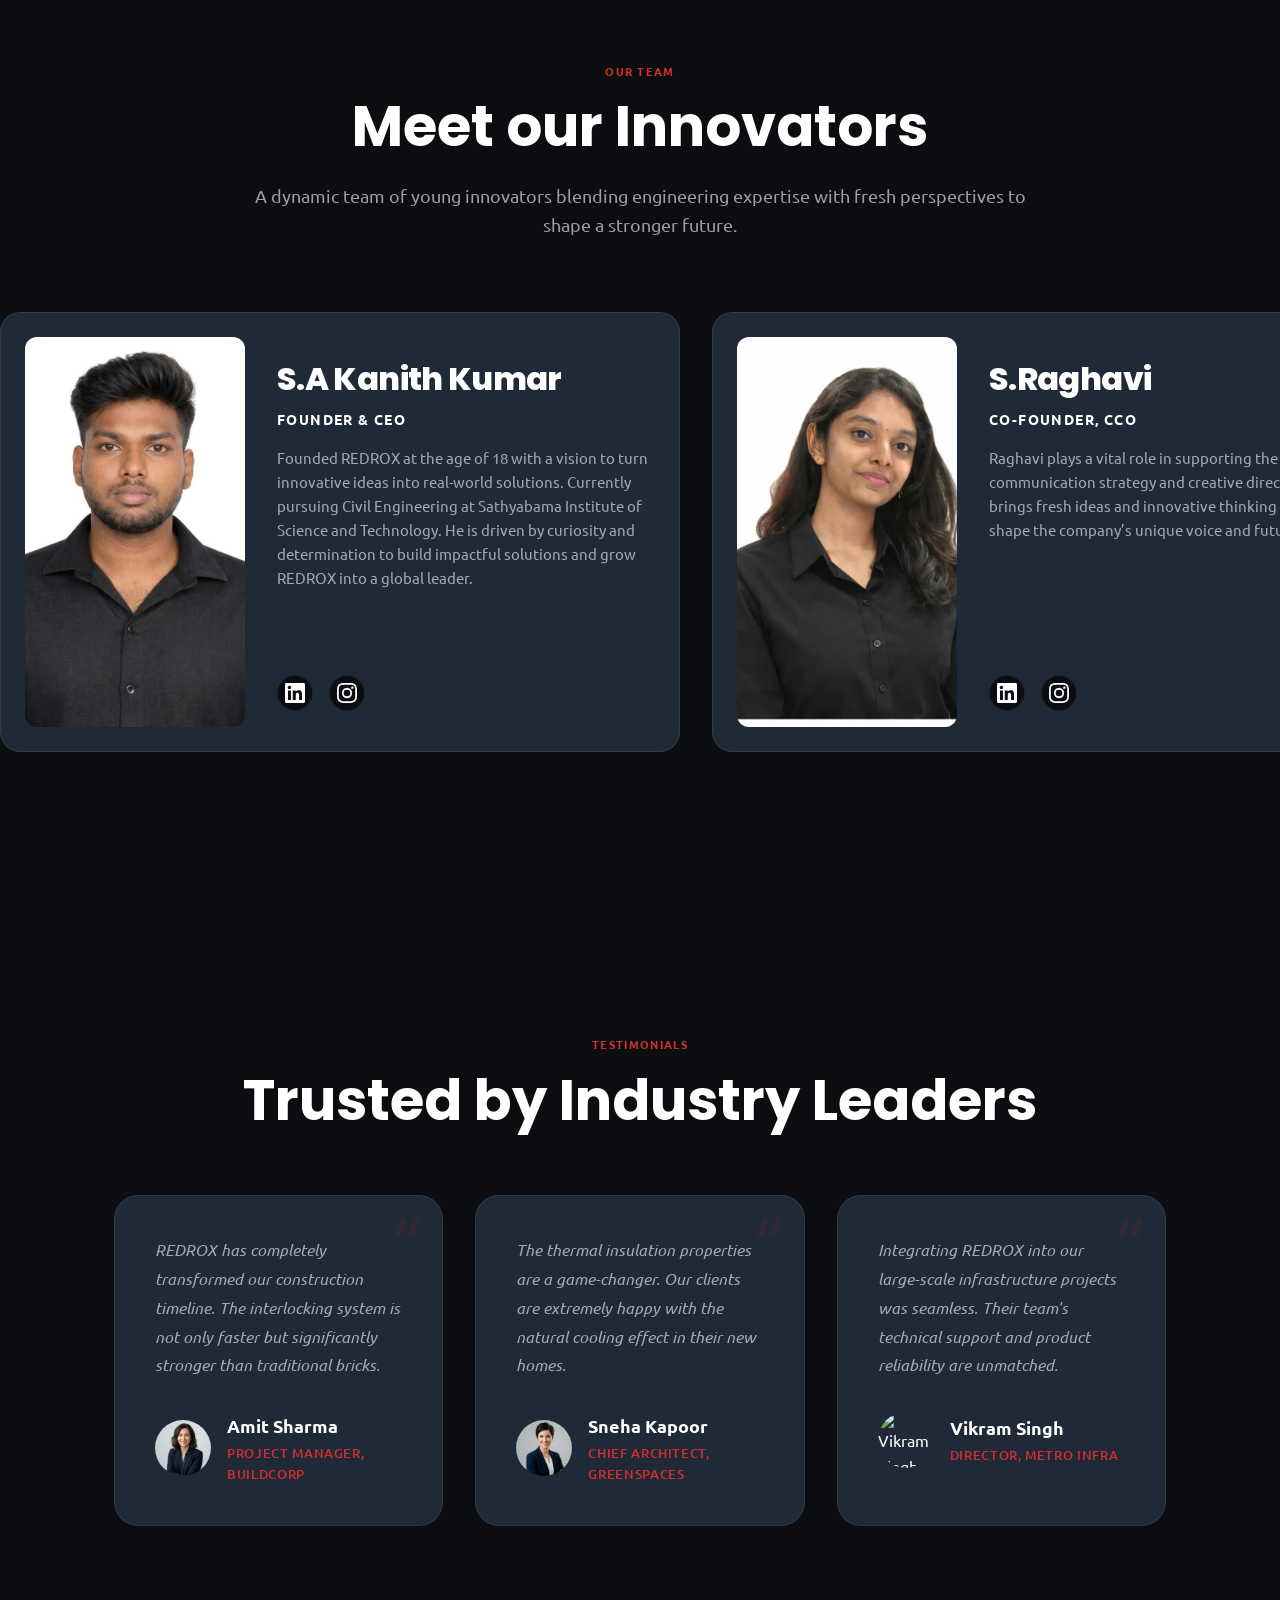
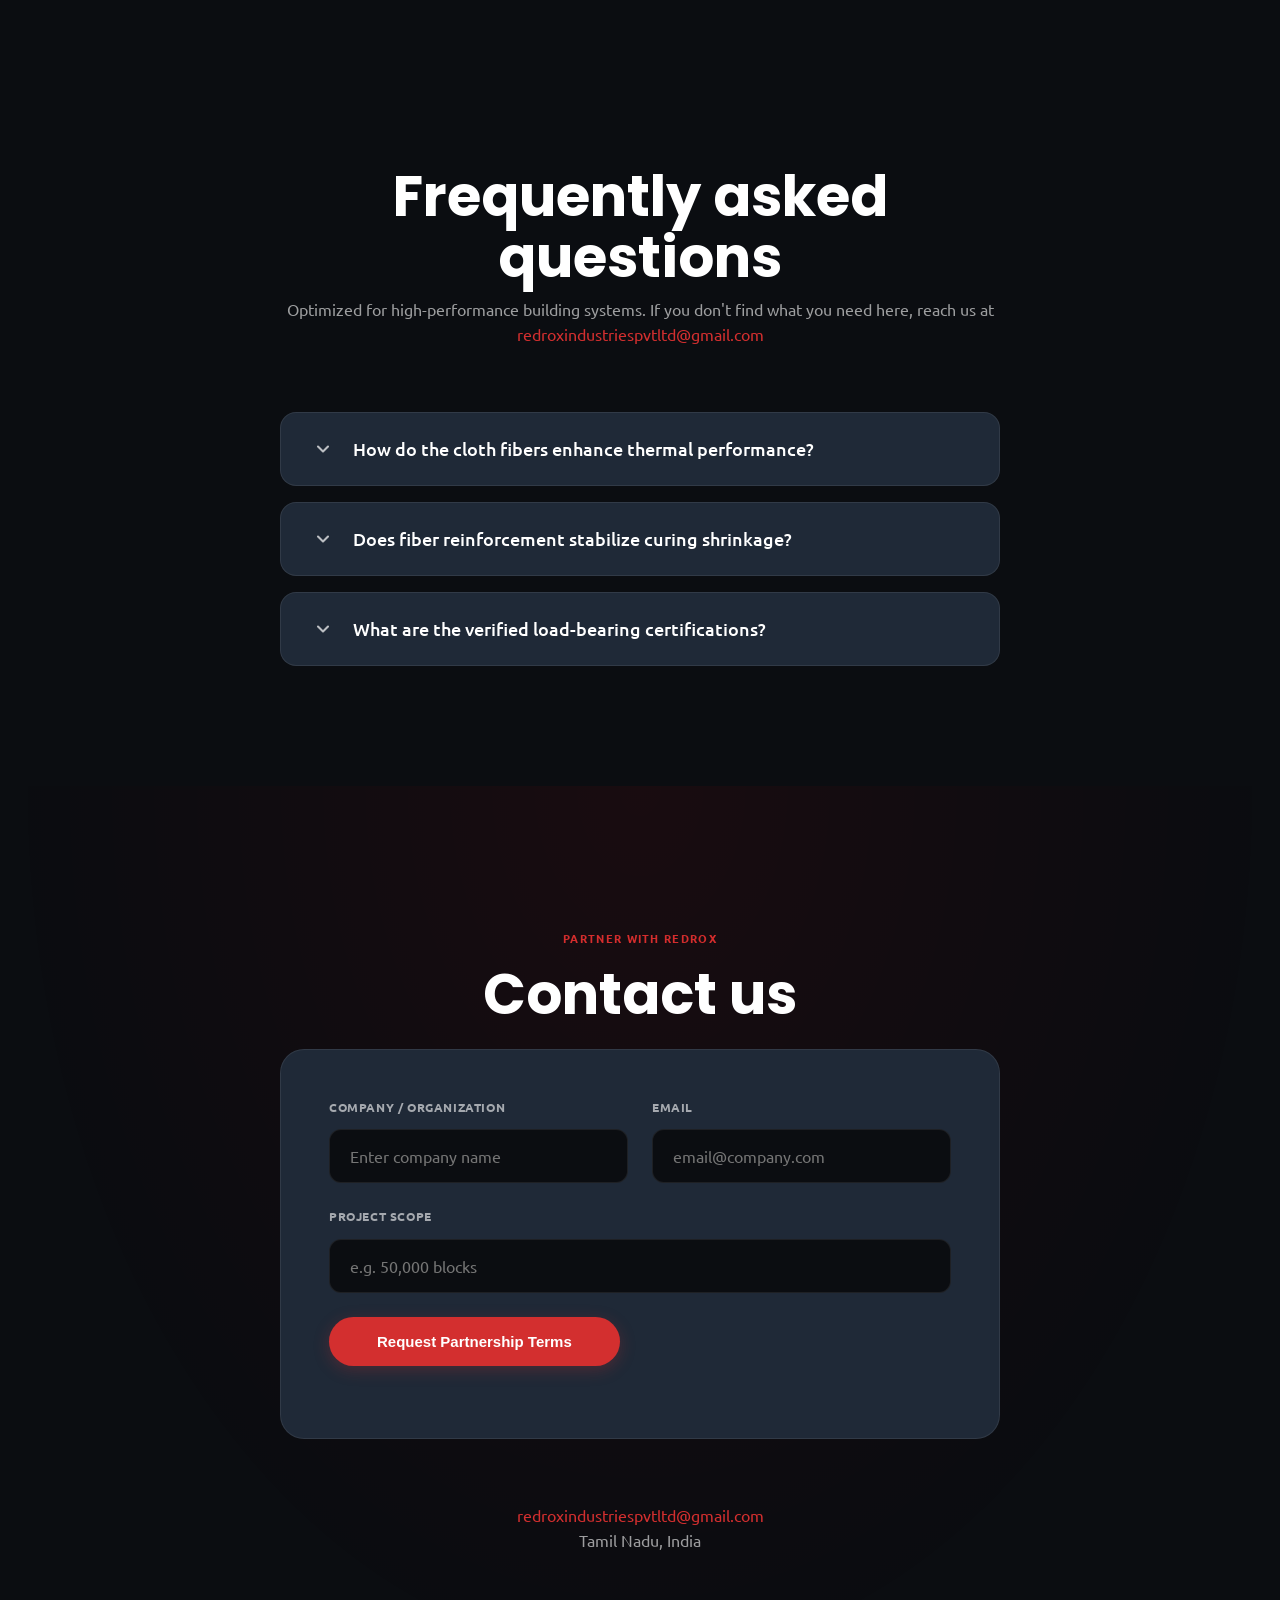
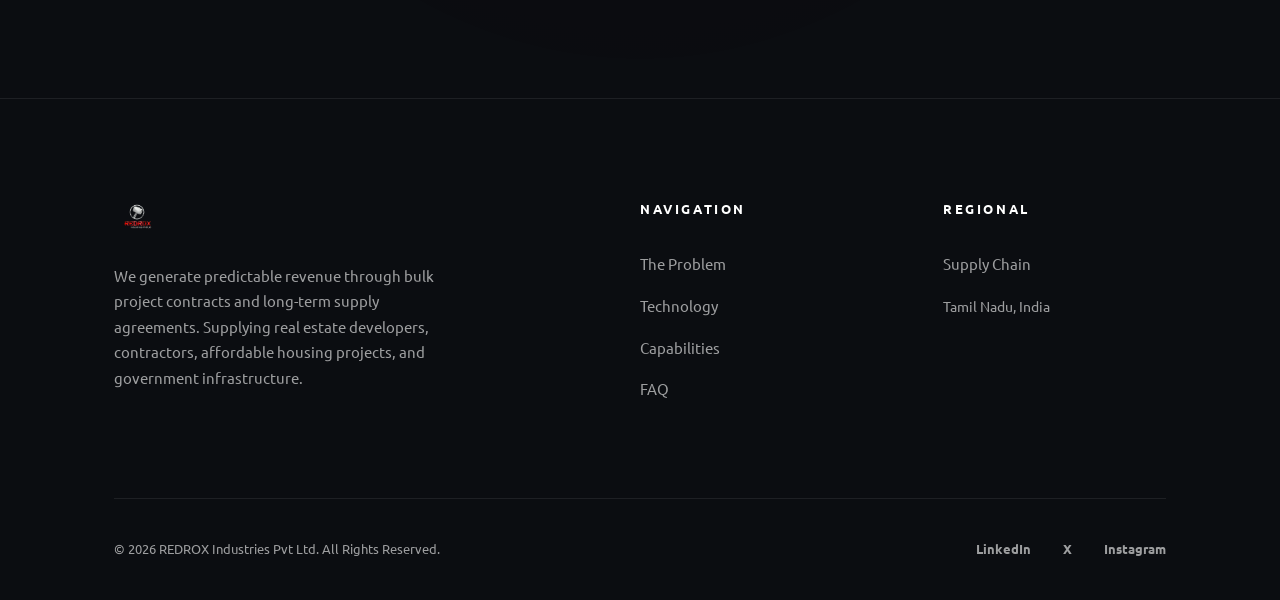
==== commit 9e1d2010: "Updated technical stats and team bios" ====
--- a/index.html
+++ b/index.html
@@ -244,7 +244,7 @@
                                 <path d="M28 16c4 4 4 12 0 16M34 10c8 8 8 20 0 28"></path>
                             </svg>
                         </div>
-                        <h3>Acoustic Insulation</h3>
+                        <h3>Sound Insulation</h3>
                         <p>Actively absorbs sound, leading to reduced noise, echo, and vibration noise.</p>
                     </div>
                 </article>
@@ -332,7 +332,7 @@
                 perspectives to shape a stronger future.
             </p>
         </div>
-        
+
         <div class="marquee-container" data-aos="fade-in" data-aos-delay="200">
             <div class="marquee-content">
                 <!-- Original Set -->
@@ -343,141 +343,301 @@
                     <div class="team-info">
                         <h3>S.A Kanith Kumar</h3>
                         <div class="role">Founder &amp; CEO</div>
-                        <p class="bio">Founded REDROX at the age of 18 with a vision to turn innovative ideas into real-world solutions. Currently pursuing Civil Engineering at Sathyabama Institute of Science and Technology. He is driven by curiosity and determination to build impactful solutions and grow REDROX into a global leader.</p>
-                        <a href="#" class="follow-link">Follow on Twitter &nearr;</a>
-                    </div>
-                </div>
+                        <p class="bio">Founded REDROX at the age of 18 with a vision to turn innovative ideas into
+                            real-world solutions. Currently pursuing Civil Engineering at Sathyabama Institute of
+                            Science and Technology. He is driven by curiosity and determination to build impactful
+                            solutions and grow REDROX into a global leader.</p>
+                        <div class="social-links">
+                            <a href="#" aria-label="LinkedIn" class="social-icon">
+                                <svg viewBox="0 0 24 24" fill="currentColor" width="20" height="20">
+                                    <path d="M20.447 20.452h-3.554v-5.569c0-1.328-.027-3.037-1.852-3.037-1.853 0-2.136 1.445-2.136 2.939v5.667H9.351V9h3.414v1.561h.046c.477-.9 1.637-1.85 3.37-1.85 3.601 0 4.267 2.37 4.267 5.455v6.286zM5.337 7.433c-1.144 0-2.063-.926-2.063-2.065 0-1.138.92-2.063 2.063-2.063 1.14 0 2.064.925 2.064 2.063 0 1.139-.925 2.065-2.064 2.065zm1.782 13.019H3.555V9h3.564v11.452zM22.225 0H1.771C.792 0 0 .774 0 1.729v20.542C0 23.227.792 24 1.771 24h20.451C23.2 24 24 23.227 24 22.271V1.729C24 .774 23.2 0 22.222 0h.003z"/>
+                                </svg>
+                            </a>
+                            <a href="#" aria-label="Instagram" class="social-icon">
+                                <svg viewBox="0 0 24 24" fill="currentColor" width="20" height="20">
+                                    <path d="M12 2.163c3.204 0 3.584.012 4.85.07 3.252.148 4.771 1.691 4.919 4.919.058 1.265.069 1.645.069 4.849 0 3.205-.012 3.584-.069 4.849-.149 3.225-1.664 4.771-4.919 4.919-1.266.058-1.644.07-4.85.07-3.204 0-3.584-.012-4.849-.07-3.26-.149-4.771-1.699-4.919-4.92-.058-1.265-.07-1.644-.07-4.849 0-3.204.013-3.583.07-4.849.149-3.227 1.664-4.771 4.919-4.919 1.266-.057 1.645-.069 4.849-.069zM12 0C8.741 0 8.333.014 7.053.072 2.695.272.273 2.69.073 7.052.014 8.333 0 8.741 0 12c0 3.259.014 3.668.072 4.948.203 4.358 2.618 6.78 6.98 6.98C8.333 23.986 8.741 24 12 24c3.259 0 3.668-.014 4.948-.072 4.354-.2 6.782-2.618 6.979-6.98.059-1.28.073-1.689.073-4.948 0-3.259-.014-3.667-.072-4.947-.196-4.354-2.617-6.78-6.979-6.98C15.668.014 15.259 0 12 0zm0 5.838a6.162 6.162 0 100 12.324 6.162 6.162 0 000-12.324zM12 16a4 4 0 110-8 4 4 0 010 8zm6.406-11.845a1.44 1.44 0 100 2.881 1.44 1.44 0 000-2.881z"/>
+                                </svg>
+                            </a>
+                        </div>
+                    </div>
+                </div>
+
 
                 <div class="team-member-card">
                     <div class="team-img-box">
-                        <img src="images/team-3.png" alt="S.Adhith" loading="lazy">
+                        <img src="images/team-3.png" alt="S.Raghavi" loading="lazy">
+                    </div>
+                    <div class="team-info">
+                        <h3>S.Raghavi</h3>
+                        <div class="role">Co-Founder, CCO</div>
+                        <p class="bio">Raghavi plays a vital role in supporting the company’s communication strategy and
+                            creative direction. She brings fresh ideas and innovative thinking that help shape the
+                            company’s unique voice and future.</p>
+                        <div class="social-links">
+                            <a href="#" aria-label="LinkedIn" class="social-icon">
+                                <svg viewBox="0 0 24 24" fill="currentColor" width="20" height="20">
+                                    <path d="M20.447 20.452h-3.554v-5.569c0-1.328-.027-3.037-1.852-3.037-1.853 0-2.136 1.445-2.136 2.939v5.667H9.351V9h3.414v1.561h.046c.477-.9 1.637-1.85 3.37-1.85 3.601 0 4.267 2.37 4.267 5.455v6.286zM5.337 7.433c-1.144 0-2.063-.926-2.063-2.065 0-1.138.92-2.063 2.063-2.063 1.14 0 2.064.925 2.064 2.063 0 1.139-.925 2.065-2.064 2.065zm1.782 13.019H3.555V9h3.564v11.452zM22.225 0H1.771C.792 0 0 .774 0 1.729v20.542C0 23.227.792 24 1.771 24h20.451C23.2 24 24 23.227 24 22.271V1.729C24 .774 23.2 0 22.222 0h.003z"/>
+                                </svg>
+                            </a>
+                            <a href="#" aria-label="Instagram" class="social-icon">
+                                <svg viewBox="0 0 24 24" fill="currentColor" width="20" height="20">
+                                    <path d="M12 2.163c3.204 0 3.584.012 4.85.07 3.252.148 4.771 1.691 4.919 4.919.058 1.265.069 1.645.069 4.849 0 3.205-.012 3.584-.069 4.849-.149 3.225-1.664 4.771-4.919 4.919-1.266.058-1.644.07-4.85.07-3.204 0-3.584-.012-4.849-.07-3.26-.149-4.771-1.699-4.919-4.92-.058-1.265-.07-1.644-.07-4.849 0-3.204.013-3.583.07-4.849.149-3.227 1.664-4.771 4.919-4.919 1.266-.057 1.645-.069 4.849-.069zM12 0C8.741 0 8.333.014 7.053.072 2.695.272.273 2.69.073 7.052.014 8.333 0 8.741 0 12c0 3.259.014 3.668.072 4.948.203 4.358 2.618 6.78 6.98 6.98C8.333 23.986 8.741 24 12 24c3.259 0 3.668-.014 4.948-.072 4.354-.2 6.782-2.618 6.979-6.98.059-1.28.073-1.689.073-4.948 0-3.259-.014-3.667-.072-4.947-.196-4.354-2.617-6.78-6.979-6.98C15.668.014 15.259 0 12 0zm0 5.838a6.162 6.162 0 100 12.324 6.162 6.162 0 000-12.324zM12 16a4 4 0 110-8 4 4 0 010 8zm6.406-11.845a1.44 1.44 0 100 2.881 1.44 1.44 0 000-2.881z"/>
+                                </svg>
+                            </a>
+                        </div>
+                    </div>
+                </div>
+
+
+                <div class="team-member-card">
+                    <div class="team-img-box">
+                        <img src="images/team-2.png" alt="S.Adhith" loading="lazy">
                     </div>
                     <div class="team-info">
                         <h3>S.Adhith</h3>
                         <div class="role">Chief Operating Officer</div>
-                        <p class="bio">Aged 19, Adhith is a key member of the leadership team. Manages day-to-day operations and ensures the smooth execution of the company’s vision. He focuses on turning bold ideas into action to drive company growth.</p>
-                        <a href="#" class="follow-link">Follow on Twitter &nearr;</a>
+                        <p class="bio">Aged 19, Adhith is a key member of the leadership team. Manages day-to-day
+                            operations and ensures the smooth execution of the company’s vision. He focuses on turning
+                            bold ideas into action to drive company growth.</p>
+                        <div class="social-links">
+                            <a href="#" aria-label="LinkedIn" class="social-icon">
+                                <svg viewBox="0 0 24 24" fill="currentColor" width="20" height="20">
+                                    <path d="M20.447 20.452h-3.554v-5.569c0-1.328-.027-3.037-1.852-3.037-1.853 0-2.136 1.445-2.136 2.939v5.667H9.351V9h3.414v1.561h.046c.477-.9 1.637-1.85 3.37-1.85 3.601 0 4.267 2.37 4.267 5.455v6.286zM5.337 7.433c-1.144 0-2.063-.926-2.063-2.065 0-1.138.92-2.063 2.063-2.063 1.14 0 2.064.925 2.064 2.063 0 1.139-.925 2.065-2.064 2.065zm1.782 13.019H3.555V9h3.564v11.452zM22.225 0H1.771C.792 0 0 .774 0 1.729v20.542C0 23.227.792 24 1.771 24h20.451C23.2 24 24 23.227 24 22.271V1.729C24 .774 23.2 0 22.222 0h.003z"/>
+                                </svg>
+                            </a>
+                            <a href="#" aria-label="Instagram" class="social-icon">
+                                <svg viewBox="0 0 24 24" fill="currentColor" width="20" height="20">
+                                    <path d="M12 2.163c3.204 0 3.584.012 4.85.07 3.252.148 4.771 1.691 4.919 4.919.058 1.265.069 1.645.069 4.849 0 3.205-.012 3.584-.069 4.849-.149 3.225-1.664 4.771-4.919 4.919-1.266.058-1.644.07-4.85.07-3.204 0-3.584-.012-4.849-.07-3.26-.149-4.771-1.699-4.919-4.92-.058-1.265-.07-1.644-.07-4.849 0-3.204.013-3.583.07-4.849.149-3.227 1.664-4.771 4.919-4.919 1.266-.057 1.645-.069 4.849-.069zM12 0C8.741 0 8.333.014 7.053.072 2.695.272.273 2.69.073 7.052.014 8.333 0 8.741 0 12c0 3.259.014 3.668.072 4.948.203 4.358 2.618 6.78 6.98 6.98C8.333 23.986 8.741 24 12 24c3.259 0 3.668-.014 4.948-.072 4.354-.2 6.782-2.618 6.979-6.98.059-1.28.073-1.689.073-4.948 0-3.259-.014-3.667-.072-4.947-.196-4.354-2.617-6.78-6.979-6.98C15.668.014 15.259 0 12 0zm0 5.838a6.162 6.162 0 100 12.324 6.162 6.162 0 000-12.324zM12 16a4 4 0 110-8 4 4 0 010 8zm6.406-11.845a1.44 1.44 0 100 2.881 1.44 1.44 0 000-2.881z"/>
+                                </svg>
+                            </a>
+                        </div>
                     </div>
                 </div>
 
                 <div class="team-member-card">
+                    <div class="team-img-box">
+                        <img src="images/team-4.png" alt="M.Kiruthivasan" loading="lazy">
+                    </div>
+                    <div class="team-info">
+                        <h3>M.Kiruthivasan</h3>
+                        <div class="role">Chief Financial Officer</div>
+                        <p class="bio">Currently pursuing an MBA. Responsible for overseeing financial planning and
+                            strategy. He ensures financial stability while supporting long-term development and growth.
+                        </p>
+                        <div class="social-links">
+                            <a href="#" aria-label="LinkedIn" class="social-icon">
+                                <svg viewBox="0 0 24 24" fill="currentColor" width="20" height="20">
+                                    <path d="M20.447 20.452h-3.554v-5.569c0-1.328-.027-3.037-1.852-3.037-1.853 0-2.136 1.445-2.136 2.939v5.667H9.351V9h3.414v1.561h.046c.477-.9 1.637-1.85 3.37-1.85 3.601 0 4.267 2.37 4.267 5.455v6.286zM5.337 7.433c-1.144 0-2.063-.926-2.063-2.065 0-1.138.92-2.063 2.063-2.063 1.14 0 2.064.925 2.064 2.063 0 1.139-.925 2.065-2.064 2.065zm1.782 13.019H3.555V9h3.564v11.452zM22.225 0H1.771C.792 0 0 .774 0 1.729v20.542C0 23.227.792 24 1.771 24h20.451C23.2 24 24 23.227 24 22.271V1.729C24 .774 23.2 0 22.222 0h.003z"/>
+                                </svg>
+                            </a>
+                            <a href="#" aria-label="Instagram" class="social-icon">
+                                <svg viewBox="0 0 24 24" fill="currentColor" width="20" height="20">
+                                    <path d="M12 2.163c3.204 0 3.584.012 4.85.07 3.252.148 4.771 1.691 4.919 4.919.058 1.265.069 1.645.069 4.849 0 3.205-.012 3.584-.069 4.849-.149 3.225-1.664 4.771-4.919 4.919-1.266.058-1.644.07-4.85.07-3.204 0-3.584-.012-4.849-.07-3.26-.149-4.771-1.699-4.919-4.92-.058-1.265-.07-1.644-.07-4.849 0-3.204.013-3.583.07-4.849.149-3.227 1.664-4.771 4.919-4.919 1.266-.057 1.645-.069 4.849-.069zM12 0C8.741 0 8.333.014 7.053.072 2.695.272.273 2.69.073 7.052.014 8.333 0 8.741 0 12c0 3.259.014 3.668.072 4.948.203 4.358 2.618 6.78 6.98 6.98C8.333 23.986 8.741 24 12 24c3.259 0 3.668-.014 4.948-.072 4.354-.2 6.782-2.618 6.979-6.98.059-1.28.073-1.689.073-4.948 0-3.259-.014-3.667-.072-4.947-.196-4.354-2.617-6.78-6.979-6.98C15.668.014 15.259 0 12 0zm0 5.838a6.162 6.162 0 100 12.324 6.162 6.162 0 000-12.324zM12 16a4 4 0 110-8 4 4 0 010 8zm6.406-11.845a1.44 1.44 0 100 2.881 1.44 1.44 0 000-2.881z"/>
+                                </svg>
+                            </a>
+                        </div>
+                    </div>
+                </div>
+
+                <div class="team-member-card">
+                    <div class="team-img-box">
+                        <img src="images/team-5.png" alt="M.S. Anushri" loading="lazy">
+                    </div>
+                    <div class="team-info">
+                        <h3>M. S. Anushri</h3>
+                        <div class="role">Chief Marketing Officer</div>
+                        <p class="bio">Pursuing Biomedical Engineering at Sathyabama Institute of Science and
+                            Technology. Leads marketing efforts and brand building. With strong communication skills,
+                            she connects REDROX with global audiences to promote the company’s vision.</p>
+                        <div class="social-links">
+                            <a href="#" aria-label="LinkedIn" class="social-icon">
+                                <svg viewBox="0 0 24 24" fill="currentColor" width="20" height="20">
+                                    <path d="M20.447 20.452h-3.554v-5.569c0-1.328-.027-3.037-1.852-3.037-1.853 0-2.136 1.445-2.136 2.939v5.667H9.351V9h3.414v1.561h.046c.477-.9 1.637-1.85 3.37-1.85 3.601 0 4.267 2.37 4.267 5.455v6.286zM5.337 7.433c-1.144 0-2.063-.926-2.063-2.065 0-1.138.92-2.063 2.063-2.063 1.14 0 2.064.925 2.064 2.063 0 1.139-.925 2.065-2.064 2.065zm1.782 13.019H3.555V9h3.564v11.452zM22.225 0H1.771C.792 0 0 .774 0 1.729v20.542C0 23.227.792 24 1.771 24h20.451C23.2 24 24 23.227 24 22.271V1.729C24 .774 23.2 0 22.222 0h.003z"/>
+                                </svg>
+                            </a>
+                            <a href="#" aria-label="Instagram" class="social-icon">
+                                <svg viewBox="0 0 24 24" fill="currentColor" width="20" height="20">
+                                    <path d="M12 2.163c3.204 0 3.584.012 4.85.07 3.252.148 4.771 1.691 4.919 4.919.058 1.265.069 1.645.069 4.849 0 3.205-.012 3.584-.069 4.849-.149 3.225-1.664 4.771-4.919 4.919-1.266.058-1.644.07-4.85.07-3.204 0-3.584-.012-4.849-.07-3.26-.149-4.771-1.699-4.919-4.92-.058-1.265-.07-1.644-.07-4.849 0-3.204.013-3.583.07-4.849.149-3.227 1.664-4.771 4.919-4.919 1.266-.057 1.645-.069 4.849-.069zM12 0C8.741 0 8.333.014 7.053.072 2.695.272.273 2.69.073 7.052.014 8.333 0 8.741 0 12c0 3.259.014 3.668.072 4.948.203 4.358 2.618 6.78 6.98 6.98C8.333 23.986 8.741 24 12 24c3.259 0 3.668-.014 4.948-.072 4.354-.2 6.782-2.618 6.979-6.98.059-1.28.073-1.689.073-4.948 0-3.259-.014-3.667-.072-4.947-.196-4.354-2.617-6.78-6.979-6.98C15.668.014 15.259 0 12 0zm0 5.838a6.162 6.162 0 100 12.324 6.162 6.162 0 000-12.324zM12 16a4 4 0 110-8 4 4 0 010 8zm6.406-11.845a1.44 1.44 0 100 2.881 1.44 1.44 0 000-2.881z"/>
+                                </svg>
+                            </a>
+                        </div>
+                    </div>
+                </div>
+
+                <div class="team-member-card">
+                    <div class="team-img-box">
+                        <img src="images/team-6.png" alt="Varsha Prabhakaran" loading="lazy">
+                    </div>
+                    <div class="team-info">
+                        <h3>Varsha Prabhakaran</h3>
+                        <div class="role">Business Development Executive</div>
+                        <p class="bio">Pursuing her first year at Manipal University. Focuses on identifying new
+                            business opportunities and building partnerships. She also assists the team with legal and
+                            documentation-related work to ensure smooth operations.</p>
+                        <div class="social-links">
+                            <a href="#" aria-label="LinkedIn" class="social-icon">
+                                <svg viewBox="0 0 24 24" fill="currentColor" width="20" height="20">
+                                    <path d="M20.447 20.452h-3.554v-5.569c0-1.328-.027-3.037-1.852-3.037-1.853 0-2.136 1.445-2.136 2.939v5.667H9.351V9h3.414v1.561h.046c.477-.9 1.637-1.85 3.37-1.85 3.601 0 4.267 2.37 4.267 5.455v6.286zM5.337 7.433c-1.144 0-2.063-.926-2.063-2.065 0-1.138.92-2.063 2.063-2.063 1.14 0 2.064.925 2.064 2.063 0 1.139-.925 2.065-2.064 2.065zm1.782 13.019H3.555V9h3.564v11.452zM22.225 0H1.771C.792 0 0 .774 0 1.729v20.542C0 23.227.792 24 1.771 24h20.451C23.2 24 24 23.227 24 22.271V1.729C24 .774 23.2 0 22.222 0h.003z"/>
+                                </svg>
+                            </a>
+                            <a href="#" aria-label="Instagram" class="social-icon">
+                                <svg viewBox="0 0 24 24" fill="currentColor" width="20" height="20">
+                                    <path d="M12 2.163c3.204 0 3.584.012 4.85.07 3.252.148 4.771 1.691 4.919 4.919.058 1.265.069 1.645.069 4.849 0 3.205-.012 3.584-.069 4.849-.149 3.225-1.664 4.771-4.919 4.919-1.266.058-1.644.07-4.85.07-3.204 0-3.584-.012-4.849-.07-3.26-.149-4.771-1.699-4.919-4.92-.058-1.265-.07-1.644-.07-4.849 0-3.204.013-3.583.07-4.849.149-3.227 1.664-4.771 4.919-4.919 1.266-.057 1.645-.069 4.849-.069zM12 0C8.741 0 8.333.014 7.053.072 2.695.272.273 2.69.073 7.052.014 8.333 0 8.741 0 12c0 3.259.014 3.668.072 4.948.203 4.358 2.618 6.78 6.98 6.98C8.333 23.986 8.741 24 12 24c3.259 0 3.668-.014 4.948-.072 4.354-.2 6.782-2.618 6.979-6.98.059-1.28.073-1.689.073-4.948 0-3.259-.014-3.667-.072-4.947-.196-4.354-2.617-6.78-6.979-6.98C15.668.014 15.259 0 12 0zm0 5.838a6.162 6.162 0 100 12.324 6.162 6.162 0 000-12.324zM12 16a4 4 0 110-8 4 4 0 010 8zm6.406-11.845a1.44 1.44 0 100 2.881 1.44 1.44 0 000-2.881z"/>
+                                </svg>
+                            </a>
+                        </div>
+                    </div>
+                </div>
+
+                <!-- Duplicate Set -->
+                <div class="team-member-card" aria-hidden="true">
+                    <div class="team-img-box">
+                        <img src="images/team-1.png" alt="S.A Kanith Kumar" loading="lazy">
+                    </div>
+                    <div class="team-info">
+                        <h3>S.A Kanith Kumar</h3>
+                        <div class="role">Founder &amp; CEO</div>
+                        <p class="bio">Founded REDROX at the age of 18 with a vision to turn innovative ideas into
+                            real-world solutions. Currently pursuing Civil Engineering at Sathyabama Institute of
+                            Science and Technology. He is driven by curiosity and determination to build impactful
+                            solutions and grow REDROX into a global leader.</p>
+                        <div class="social-links">
+                            <a href="#" aria-label="LinkedIn" class="social-icon">
+                                <svg viewBox="0 0 24 24" fill="currentColor" width="20" height="20">
+                                    <path d="M20.447 20.452h-3.554v-5.569c0-1.328-.027-3.037-1.852-3.037-1.853 0-2.136 1.445-2.136 2.939v5.667H9.351V9h3.414v1.561h.046c.477-.9 1.637-1.85 3.37-1.85 3.601 0 4.267 2.37 4.267 5.455v6.286zM5.337 7.433c-1.144 0-2.063-.926-2.063-2.065 0-1.138.92-2.063 2.063-2.063 1.14 0 2.064.925 2.064 2.063 0 1.139-.925 2.065-2.064 2.065zm1.782 13.019H3.555V9h3.564v11.452zM22.225 0H1.771C.792 0 0 .774 0 1.729v20.542C0 23.227.792 24 1.771 24h20.451C23.2 24 24 23.227 24 22.271V1.729C24 .774 23.2 0 22.222 0h.003z"/>
+                                </svg>
+                            </a>
+                            <a href="#" aria-label="Instagram" class="social-icon">
+                                <svg viewBox="0 0 24 24" fill="currentColor" width="20" height="20">
+                                    <path d="M12 2.163c3.204 0 3.584.012 4.85.07 3.252.148 4.771 1.691 4.919 4.919.058 1.265.069 1.645.069 4.849 0 3.205-.012 3.584-.069 4.849-.149 3.225-1.664 4.771-4.919 4.919-1.266.058-1.644.07-4.85.07-3.204 0-3.584-.012-4.849-.07-3.26-.149-4.771-1.699-4.919-4.92-.058-1.265-.07-1.644-.07-4.849 0-3.204.013-3.583.07-4.849.149-3.227 1.664-4.771 4.919-4.919 1.266-.057 1.645-.069 4.849-.069zM12 0C8.741 0 8.333.014 7.053.072 2.695.272.273 2.69.073 7.052.014 8.333 0 8.741 0 12c0 3.259.014 3.668.072 4.948.203 4.358 2.618 6.78 6.98 6.98C8.333 23.986 8.741 24 12 24c3.259 0 3.668-.014 4.948-.072 4.354-.2 6.782-2.618 6.979-6.98.059-1.28.073-1.689.073-4.948 0-3.259-.014-3.667-.072-4.947-.196-4.354-2.617-6.78-6.979-6.98C15.668.014 15.259 0 12 0zm0 5.838a6.162 6.162 0 100 12.324 6.162 6.162 0 000-12.324zM12 16a4 4 0 110-8 4 4 0 010 8zm6.406-11.845a1.44 1.44 0 100 2.881 1.44 1.44 0 000-2.881z"/>
+                                </svg>
+                            </a>
+                        </div>
+                    </div>
+                </div>
+
+                <div class="team-member-card" aria-hidden="true">
+                    <div class="team-img-box">
+                        <img src="images/team-3.png" alt="S.Adhith" loading="lazy">
+                    </div>
+                    <div class="team-info">
+                        <h3>S.Adhith</h3>
+                        <div class="role">Chief Operating Officer</div>
+                        <p class="bio">Aged 19, Adhith is a key member of the leadership team. Manages day-to-day
+                            operations and ensures the smooth execution of the company’s vision. He focuses on turning
+                            bold ideas into action to drive company growth.</p>
+                        <div class="social-links">
+                            <a href="#" aria-label="LinkedIn" class="social-icon">
+                                <svg viewBox="0 0 24 24" fill="currentColor" width="20" height="20">
+                                    <path d="M20.447 20.452h-3.554v-5.569c0-1.328-.027-3.037-1.852-3.037-1.853 0-2.136 1.445-2.136 2.939v5.667H9.351V9h3.414v1.561h.046c.477-.9 1.637-1.85 3.37-1.85 3.601 0 4.267 2.37 4.267 5.455v6.286zM5.337 7.433c-1.144 0-2.063-.926-2.063-2.065 0-1.138.92-2.063 2.063-2.063 1.14 0 2.064.925 2.064 2.063 0 1.139-.925 2.065-2.064 2.065zm1.782 13.019H3.555V9h3.564v11.452zM22.225 0H1.771C.792 0 0 .774 0 1.729v20.542C0 23.227.792 24 1.771 24h20.451C23.2 24 24 23.227 24 22.271V1.729C24 .774 23.2 0 22.222 0h.003z"/>
+                                </svg>
+                            </a>
+                            <a href="#" aria-label="Instagram" class="social-icon">
+                                <svg viewBox="0 0 24 24" fill="currentColor" width="20" height="20">
+                                    <path d="M12 2.163c3.204 0 3.584.012 4.85.07 3.252.148 4.771 1.691 4.919 4.919.058 1.265.069 1.645.069 4.849 0 3.205-.012 3.584-.069 4.849-.149 3.225-1.664 4.771-4.919 4.919-1.266.058-1.644.07-4.85.07-3.204 0-3.584-.012-4.849-.07-3.26-.149-4.771-1.699-4.919-4.92-.058-1.265-.07-1.644-.07-4.849 0-3.204.013-3.583.07-4.849.149-3.227 1.664-4.771 4.919-4.919 1.266-.057 1.645-.069 4.849-.069zM12 0C8.741 0 8.333.014 7.053.072 2.695.272.273 2.69.073 7.052.014 8.333 0 8.741 0 12c0 3.259.014 3.668.072 4.948.203 4.358 2.618 6.78 6.98 6.98C8.333 23.986 8.741 24 12 24c3.259 0 3.668-.014 4.948-.072 4.354-.2 6.782-2.618 6.979-6.98.059-1.28.073-1.689.073-4.948 0-3.259-.014-3.667-.072-4.947-.196-4.354-2.617-6.78-6.979-6.98C15.668.014 15.259 0 12 0zm0 5.838a6.162 6.162 0 100 12.324 6.162 6.162 0 000-12.324zM12 16a4 4 0 110-8 4 4 0 010 8zm6.406-11.845a1.44 1.44 0 100 2.881 1.44 1.44 0 000-2.881z"/>
+                                </svg>
+                            </a>
+                        </div>
+                    </div>
+                </div>
+
+                <div class="team-member-card" aria-hidden="true">
                     <div class="team-img-box">
                         <img src="images/team-2.png" alt="S.Raghavi" loading="lazy">
                     </div>
                     <div class="team-info">
                         <h3>S.Raghavi</h3>
                         <div class="role">Co-Founder, CCO</div>
-                        <p class="bio">Raghavi plays a vital role in supporting the company’s communication strategy and creative direction. She brings fresh ideas and innovative thinking that help shape the company’s unique voice and future.</p>
-                        <a href="#" class="follow-link">Follow on Twitter &nearr;</a>
-                    </div>
-                </div>
-
-                <div class="team-member-card">
+                        <p class="bio">Raghavi plays a vital role in supporting the company’s communication strategy and
+                            creative direction. She brings fresh ideas and innovative thinking that help shape the
+                            company’s unique voice and future.</p>
+                        <div class="social-links">
+                            <a href="#" aria-label="LinkedIn" class="social-icon">
+                                <svg viewBox="0 0 24 24" fill="currentColor" width="20" height="20">
+                                    <path d="M20.447 20.452h-3.554v-5.569c0-1.328-.027-3.037-1.852-3.037-1.853 0-2.136 1.445-2.136 2.939v5.667H9.351V9h3.414v1.561h.046c.477-.9 1.637-1.85 3.37-1.85 3.601 0 4.267 2.37 4.267 5.455v6.286zM5.337 7.433c-1.144 0-2.063-.926-2.063-2.065 0-1.138.92-2.063 2.063-2.063 1.14 0 2.064.925 2.064 2.063 0 1.139-.925 2.065-2.064 2.065zm1.782 13.019H3.555V9h3.564v11.452zM22.225 0H1.771C.792 0 0 .774 0 1.729v20.542C0 23.227.792 24 1.771 24h20.451C23.2 24 24 23.227 24 22.271V1.729C24 .774 23.2 0 22.222 0h.003z"/>
+                                </svg>
+                            </a>
+                            <a href="#" aria-label="Instagram" class="social-icon">
+                                <svg viewBox="0 0 24 24" fill="currentColor" width="20" height="20">
+                                    <path d="M12 2.163c3.204 0 3.584.012 4.85.07 3.252.148 4.771 1.691 4.919 4.919.058 1.265.069 1.645.069 4.849 0 3.205-.012 3.584-.069 4.849-.149 3.225-1.664 4.771-4.919 4.919-1.266.058-1.644.07-4.85.07-3.204 0-3.584-.012-4.849-.07-3.26-.149-4.771-1.699-4.919-4.92-.058-1.265-.07-1.644-.07-4.849 0-3.204.013-3.583.07-4.849.149-3.227 1.664-4.771 4.919-4.919 1.266-.057 1.645-.069 4.849-.069zM12 0C8.741 0 8.333.014 7.053.072 2.695.272.273 2.69.073 7.052.014 8.333 0 8.741 0 12c0 3.259.014 3.668.072 4.948.203 4.358 2.618 6.78 6.98 6.98C8.333 23.986 8.741 24 12 24c3.259 0 3.668-.014 4.948-.072 4.354-.2 6.782-2.618 6.979-6.98.059-1.28.073-1.689.073-4.948 0-3.259-.014-3.667-.072-4.947-.196-4.354-2.617-6.78-6.979-6.98C15.668.014 15.259 0 12 0zm0 5.838a6.162 6.162 0 100 12.324 6.162 6.162 0 000-12.324zM12 16a4 4 0 110-8 4 4 0 010 8zm6.406-11.845a1.44 1.44 0 100 2.881 1.44 1.44 0 000-2.881z"/>
+                                </svg>
+                            </a>
+                        </div>
+                    </div>
+                </div>
+
+                <div class="team-member-card" aria-hidden="true">
                     <div class="team-img-box">
                         <img src="images/team-4.png" alt="M.Kiruthivasan" loading="lazy">
                     </div>
                     <div class="team-info">
                         <h3>M.Kiruthivasan</h3>
                         <div class="role">Chief Financial Officer</div>
-                        <p class="bio">Currently pursuing an MBA. Responsible for overseeing financial planning and strategy. He ensures financial stability while supporting long-term development and growth.</p>
-                        <a href="#" class="follow-link">Follow on Twitter &nearr;</a>
-                    </div>
-                </div>
-
-                <div class="team-member-card">
+                        <p class="bio">Currently pursuing an MBA. Responsible for overseeing financial planning and
+                            strategy. He ensures financial stability while supporting long-term development and growth.
+                        </p>
+                        <div class="social-links">
+                            <a href="#" aria-label="LinkedIn" class="social-icon">
+                                <svg viewBox="0 0 24 24" fill="currentColor" width="20" height="20">
+                                    <path d="M20.447 20.452h-3.554v-5.569c0-1.328-.027-3.037-1.852-3.037-1.853 0-2.136 1.445-2.136 2.939v5.667H9.351V9h3.414v1.561h.046c.477-.9 1.637-1.85 3.37-1.85 3.601 0 4.267 2.37 4.267 5.455v6.286zM5.337 7.433c-1.144 0-2.063-.926-2.063-2.065 0-1.138.92-2.063 2.063-2.063 1.14 0 2.064.925 2.064 2.063 0 1.139-.925 2.065-2.064 2.065zm1.782 13.019H3.555V9h3.564v11.452zM22.225 0H1.771C.792 0 0 .774 0 1.729v20.542C0 23.227.792 24 1.771 24h20.451C23.2 24 24 23.227 24 22.271V1.729C24 .774 23.2 0 22.222 0h.003z"/>
+                                </svg>
+                            </a>
+                            <a href="#" aria-label="Instagram" class="social-icon">
+                                <svg viewBox="0 0 24 24" fill="currentColor" width="20" height="20">
+                                    <path d="M12 2.163c3.204 0 3.584.012 4.85.07 3.252.148 4.771 1.691 4.919 4.919.058 1.265.069 1.645.069 4.849 0 3.205-.012 3.584-.069 4.849-.149 3.225-1.664 4.771-4.919 4.919-1.266.058-1.644.07-4.85.07-3.204 0-3.584-.012-4.849-.07-3.26-.149-4.771-1.699-4.919-4.92-.058-1.265-.07-1.644-.07-4.849 0-3.204.013-3.583.07-4.849.149-3.227 1.664-4.771 4.919-4.919 1.266-.057 1.645-.069 4.849-.069zM12 0C8.741 0 8.333.014 7.053.072 2.695.272.273 2.69.073 7.052.014 8.333 0 8.741 0 12c0 3.259.014 3.668.072 4.948.203 4.358 2.618 6.78 6.98 6.98C8.333 23.986 8.741 24 12 24c3.259 0 3.668-.014 4.948-.072 4.354-.2 6.782-2.618 6.979-6.98.059-1.28.073-1.689.073-4.948 0-3.259-.014-3.667-.072-4.947-.196-4.354-2.617-6.78-6.979-6.98C15.668.014 15.259 0 12 0zm0 5.838a6.162 6.162 0 100 12.324 6.162 6.162 0 000-12.324zM12 16a4 4 0 110-8 4 4 0 010 8zm6.406-11.845a1.44 1.44 0 100 2.881 1.44 1.44 0 000-2.881z"/>
+                                </svg>
+                            </a>
+                        </div>
+                    </div>
+                </div>
+
+                <div class="team-member-card" aria-hidden="true">
                     <div class="team-img-box">
                         <img src="images/team-5.png" alt="M.S. Anushri" loading="lazy">
                     </div>
                     <div class="team-info">
                         <h3>M. S. Anushri</h3>
                         <div class="role">Chief Marketing Officer</div>
-                        <p class="bio">Pursuing Biomedical Engineering at Sathyabama Institute of Science and Technology. Leads marketing efforts and brand building. With strong communication skills, she connects REDROX with global audiences to promote the company’s vision.</p>
-                        <a href="#" class="follow-link">Follow on Twitter &nearr;</a>
-                    </div>
-                </div>
-
-                <div class="team-member-card">
+                        <p class="bio">Pursuing Biomedical Engineering at Sathyabama Institute of Science and
+                            Technology. Leads marketing efforts and brand building. With strong communication skills,
+                            she connects REDROX with global audiences to promote the company’s vision.</p>
+                        <div class="social-links">
+                            <a href="#" aria-label="LinkedIn" class="social-icon">
+                                <svg viewBox="0 0 24 24" fill="currentColor" width="20" height="20">
+                                    <path d="M20.447 20.452h-3.554v-5.569c0-1.328-.027-3.037-1.852-3.037-1.853 0-2.136 1.445-2.136 2.939v5.667H9.351V9h3.414v1.561h.046c.477-.9 1.637-1.85 3.37-1.85 3.601 0 4.267 2.37 4.267 5.455v6.286zM5.337 7.433c-1.144 0-2.063-.926-2.063-2.065 0-1.138.92-2.063 2.063-2.063 1.14 0 2.064.925 2.064 2.063 0 1.139-.925 2.065-2.064 2.065zm1.782 13.019H3.555V9h3.564v11.452zM22.225 0H1.771C.792 0 0 .774 0 1.729v20.542C0 23.227.792 24 1.771 24h20.451C23.2 24 24 23.227 24 22.271V1.729C24 .774 23.2 0 22.222 0h.003z"/>
+                                </svg>
+                            </a>
+                            <a href="#" aria-label="Instagram" class="social-icon">
+                                <svg viewBox="0 0 24 24" fill="currentColor" width="20" height="20">
+                                    <path d="M12 2.163c3.204 0 3.584.012 4.85.07 3.252.148 4.771 1.691 4.919 4.919.058 1.265.069 1.645.069 4.849 0 3.205-.012 3.584-.069 4.849-.149 3.225-1.664 4.771-4.919 4.919-1.266.058-1.644.07-4.85.07-3.204 0-3.584-.012-4.849-.07-3.26-.149-4.771-1.699-4.919-4.92-.058-1.265-.07-1.644-.07-4.849 0-3.204.013-3.583.07-4.849.149-3.227 1.664-4.771 4.919-4.919 1.266-.057 1.645-.069 4.849-.069zM12 0C8.741 0 8.333.014 7.053.072 2.695.272.273 2.69.073 7.052.014 8.333 0 8.741 0 12c0 3.259.014 3.668.072 4.948.203 4.358 2.618 6.78 6.98 6.98C8.333 23.986 8.741 24 12 24c3.259 0 3.668-.014 4.948-.072 4.354-.2 6.782-2.618 6.979-6.98.059-1.28.073-1.689.073-4.948 0-3.259-.014-3.667-.072-4.947-.196-4.354-2.617-6.78-6.979-6.98C15.668.014 15.259 0 12 0zm0 5.838a6.162 6.162 0 100 12.324 6.162 6.162 0 000-12.324zM12 16a4 4 0 110-8 4 4 0 010 8zm6.406-11.845a1.44 1.44 0 100 2.881 1.44 1.44 0 000-2.881z"/>
+                                </svg>
+                            </a>
+                        </div>
+                    </div>
+                </div>
+
+                <div class="team-member-card" aria-hidden="true">
                     <div class="team-img-box">
                         <img src="images/team-6.png" alt="Varsha Prabhakaran" loading="lazy">
                     </div>
                     <div class="team-info">
                         <h3>Varsha Prabhakaran</h3>
                         <div class="role">Business Development Executive</div>
-                        <p class="bio">Pursuing her first year at Manipal University. Focuses on identifying new business opportunities and building partnerships. She also assists the team with legal and documentation-related work to ensure smooth operations.</p>
-                        <a href="#" class="follow-link">Follow on Twitter &nearr;</a>
-                    </div>
-                </div>
-
-                <!-- Duplicate Set -->
-                <div class="team-member-card" aria-hidden="true">
-                    <div class="team-img-box">
-                        <img src="images/team-1.png" alt="S.A Kanith Kumar" loading="lazy">
-                    </div>
-                    <div class="team-info">
-                        <h3>S.A Kanith Kumar</h3>
-                        <div class="role">Founder &amp; CEO</div>
-                        <p class="bio">Founded REDROX at the age of 18 with a vision to turn innovative ideas into real-world solutions. Currently pursuing Civil Engineering at Sathyabama Institute of Science and Technology. He is driven by curiosity and determination to build impactful solutions and grow REDROX into a global leader.</p>
-                        <a href="#" class="follow-link">Follow on Twitter &nearr;</a>
-                    </div>
-                </div>
-
-                <div class="team-member-card" aria-hidden="true">
-                    <div class="team-img-box">
-                        <img src="images/team-3.png" alt="S.Adhith" loading="lazy">
-                    </div>
-                    <div class="team-info">
-                        <h3>S.Adhith</h3>
-                        <div class="role">Chief Operating Officer</div>
-                        <p class="bio">Aged 19, Adhith is a key member of the leadership team. Manages day-to-day operations and ensures the smooth execution of the company’s vision. He focuses on turning bold ideas into action to drive company growth.</p>
-                        <a href="#" class="follow-link">Follow on Twitter &nearr;</a>
-                    </div>
-                </div>
-
-                <div class="team-member-card" aria-hidden="true">
-                    <div class="team-img-box">
-                        <img src="images/team-2.png" alt="S.Raghavi" loading="lazy">
-                    </div>
-                    <div class="team-info">
-                        <h3>S.Raghavi</h3>
-                        <div class="role">Co-Founder, CCO</div>
-                        <p class="bio">Raghavi plays a vital role in supporting the company’s communication strategy and creative direction. She brings fresh ideas and innovative thinking that help shape the company’s unique voice and future.</p>
-                        <a href="#" class="follow-link">Follow on Twitter &nearr;</a>
-                    </div>
-                </div>
-
-                <div class="team-member-card" aria-hidden="true">
-                    <div class="team-img-box">
-                        <img src="images/team-4.png" alt="M.Kiruthivasan" loading="lazy">
-                    </div>
-                    <div class="team-info">
-                        <h3>M.Kiruthivasan</h3>
-                        <div class="role">Chief Financial Officer</div>
-                        <p class="bio">Currently pursuing an MBA. Responsible for overseeing financial planning and strategy. He ensures financial stability while supporting long-term development and growth.</p>
-                        <a href="#" class="follow-link">Follow on Twitter &nearr;</a>
-                    </div>
-                </div>
-
-                <div class="team-member-card" aria-hidden="true">
-                    <div class="team-img-box">
-                        <img src="images/team-5.png" alt="M.S. Anushri" loading="lazy">
-                    </div>
-                    <div class="team-info">
-                        <h3>M. S. Anushri</h3>
-                        <div class="role">Chief Marketing Officer</div>
-                        <p class="bio">Pursuing Biomedical Engineering at Sathyabama Institute of Science and Technology. Leads marketing efforts and brand building. With strong communication skills, she connects REDROX with global audiences to promote the company’s vision.</p>
-                        <a href="#" class="follow-link">Follow on Twitter &nearr;</a>
-                    </div>
-                </div>
-
-                <div class="team-member-card" aria-hidden="true">
-                    <div class="team-img-box">
-                        <img src="images/team-6.png" alt="Varsha Prabhakaran" loading="lazy">
-                    </div>
-                    <div class="team-info">
-                        <h3>Varsha Prabhakaran</h3>
-                        <div class="role">Business Development Executive</div>
-                        <p class="bio">Pursuing her first year at Manipal University. Focuses on identifying new business opportunities and building partnerships. She also assists the team with legal and documentation-related work to ensure smooth operations.</p>
-                        <a href="#" class="follow-link">Follow on Twitter &nearr;</a>
+                        <p class="bio">Pursuing her first year at Manipal University. Focuses on identifying new
+                            business opportunities and building partnerships. She also assists the team with legal and
+                            documentation-related work to ensure smooth operations.</p>
+                        <div class="social-links">
+                            <a href="#" aria-label="LinkedIn" class="social-icon">
+                                <svg viewBox="0 0 24 24" fill="currentColor" width="20" height="20">
+                                    <path d="M20.447 20.452h-3.554v-5.569c0-1.328-.027-3.037-1.852-3.037-1.853 0-2.136 1.445-2.136 2.939v5.667H9.351V9h3.414v1.561h.046c.477-.9 1.637-1.85 3.37-1.85 3.601 0 4.267 2.37 4.267 5.455v6.286zM5.337 7.433c-1.144 0-2.063-.926-2.063-2.065 0-1.138.92-2.063 2.063-2.063 1.14 0 2.064.925 2.064 2.063 0 1.139-.925 2.065-2.064 2.065zm1.782 13.019H3.555V9h3.564v11.452zM22.225 0H1.771C.792 0 0 .774 0 1.729v20.542C0 23.227.792 24 1.771 24h20.451C23.2 24 24 23.227 24 22.271V1.729C24 .774 23.2 0 22.222 0h.003z"/>
+                                </svg>
+                            </a>
+                            <a href="#" aria-label="Instagram" class="social-icon">
+                                <svg viewBox="0 0 24 24" fill="currentColor" width="20" height="20">
+                                    <path d="M12 2.163c3.204 0 3.584.012 4.85.07 3.252.148 4.771 1.691 4.919 4.919.058 1.265.069 1.645.069 4.849 0 3.205-.012 3.584-.069 4.849-.149 3.225-1.664 4.771-4.919 4.919-1.266.058-1.644.07-4.85.07-3.204 0-3.584-.012-4.849-.07-3.26-.149-4.771-1.699-4.919-4.92-.058-1.265-.07-1.644-.07-4.849 0-3.204.013-3.583.07-4.849.149-3.227 1.664-4.771 4.919-4.919 1.266-.057 1.645-.069 4.849-.069zM12 0C8.741 0 8.333.014 7.053.072 2.695.272.273 2.69.073 7.052.014 8.333 0 8.741 0 12c0 3.259.014 3.668.072 4.948.203 4.358 2.618 6.78 6.98 6.98C8.333 23.986 8.741 24 12 24c3.259 0 3.668-.014 4.948-.072 4.354-.2 6.782-2.618 6.979-6.98.059-1.28.073-1.689.073-4.948 0-3.259-.014-3.667-.072-4.947-.196-4.354-2.617-6.78-6.979-6.98C15.668.014 15.259 0 12 0zm0 5.838a6.162 6.162 0 100 12.324 6.162 6.162 0 000-12.324zM12 16a4 4 0 110-8 4 4 0 010 8zm6.406-11.845a1.44 1.44 0 100 2.881 1.44 1.44 0 000-2.881z"/>
+                                </svg>
+                            </a>
+                        </div>
                     </div>
                 </div>
             </div>
--- a/style.css
+++ b/style.css
@@ -15,6 +15,7 @@
   --text-muted: rgba(255, 255, 255, 0.6);
   --border: rgba(255, 255, 255, 0.08);
   --nav-bg: rgba(11, 13, 17, 0.85); 
+  --bg-overlay: rgba(0,0,0,0.7); /* Added for hero bg control */
   
   --font-display: 'Poppins', sans-serif;
   --font-body: 'Ubuntu', sans-serif;
@@ -25,18 +26,19 @@
 }
 
 [data-theme="light"] {
-  /* Inverse for light mode if toggled, but maintaining user palette as core */
-  --bg-60: #FFFFFF;
-  --ui-30: #F3F4F6;
-  --ac-10: #FF0000;
+  /* Fog white color theme */
+  --bg-60: #F4F5F7;
+  --ui-30: #E5E7EB;
+  --ac-10: #D32F2F;
   
   --primary: var(--bg-60);
   --secondary: #0B0D11;
   
-  --surface: #F9FAFB;
-  --text-muted: rgba(11, 13, 17, 0.6);
-  --border: rgba(11, 13, 17, 0.1);
-  --nav-bg: rgba(255, 255, 255, 0.85);
+  --surface: #FFFFFF;
+  --text-muted: rgba(11, 13, 17, 0.7);
+  --border: rgba(11, 13, 17, 0.15);
+  --nav-bg: rgba(244, 245, 247, 0.85);
+  --bg-overlay: rgba(244, 245, 247, 0.85); /* Light fog overlay */
   --spotlight-color: rgba(0, 0, 0, 0.05);
 }
 
@@ -77,7 +79,7 @@
 .border-top-dark { border-top:1px solid rgba(255,255,255,0.05); }
 
 .bg-lava {
-    background: linear-gradient(rgba(0,0,0,0.7), rgba(0,0,0,0.7)), url('images/redrox-bg.png');
+    background: linear-gradient(var(--bg-overlay), var(--bg-overlay)), url('images/redrox-bg.png');
     background-size: cover;
     background-position: center;
     background-attachment: fixed;
@@ -119,10 +121,10 @@
 nav.hidden { transform:translate(-50%, -150%); opacity:0; }
 .nav-logo { height: 48px; display: block; object-fit: contain; }
 .nav-center { flex:1; display:flex; justify-content:center; align-items:center; }
-.nav-center a { font-size:13px; font-weight:600; color:rgba(255,255,255,0.7); margin:0 12px; transition:color 0.3s ease; letter-spacing: -0.01em; white-space: nowrap; }
+.nav-center a { font-size:13px; font-weight:600; color:var(--text-muted); margin:0 12px; transition:color 0.3s ease; letter-spacing: -0.01em; white-space: nowrap; }
 .nav-center a:hover { color:var(--accent); }
 .nav-right { display:flex; align-items:center; gap:8px; }
-.hamburger { display:none; background:none; border:none; cursor:pointer; color:#FFFFFF; padding:4px; margin-left:12px; }
+.hamburger { display:none; background:none; border:none; cursor:pointer; color:var(--secondary); padding:4px; margin-left:12px; }
 
 /* MOBILE MENU */
 .mobile-menu { position:fixed; top:90px; left:24px; right:24px; background:var(--primary); border-radius:var(--radius-card); padding:24px; display:flex; flex-direction:column; gap:16px; z-index:99; opacity:0; pointer-events:none; transform:translateY(-10px); transition:all 0.3s ease; box-shadow:0 12px 48px rgba(0,0,0,0.1); border:1px solid var(--border); }
@@ -364,17 +366,28 @@
     line-height: 1.6;
     margin-bottom: 24px;
 }
-.team-info .follow-link {
-    font-size: 15px;
-    font-weight: 700;
-    color: #3B82F6; /* Clear blue matching reference */
+.team-info .social-links {
+    display: flex;
+    gap: 16px;
+    margin-top: auto;
+}
+.team-info .social-icon {
     display: inline-flex;
     align-items: center;
-    transition: opacity 0.3s;
-    margin-top: auto;
-}
-.team-info .follow-link:hover {
-    opacity: 0.8;
+    justify-content: center;
+    width: 36px;
+    height: 36px;
+    border-radius: 50%;
+    background: var(--primary);
+    color: var(--secondary);
+    border: 1px solid var(--border);
+    transition: all 0.3s ease;
+}
+.team-info .social-icon:hover {
+    background: var(--accent);
+    color: #fff;
+    border-color: var(--accent);
+    transform: translateY(-2px);
 }
 
 @media (max-width: 1024px) {
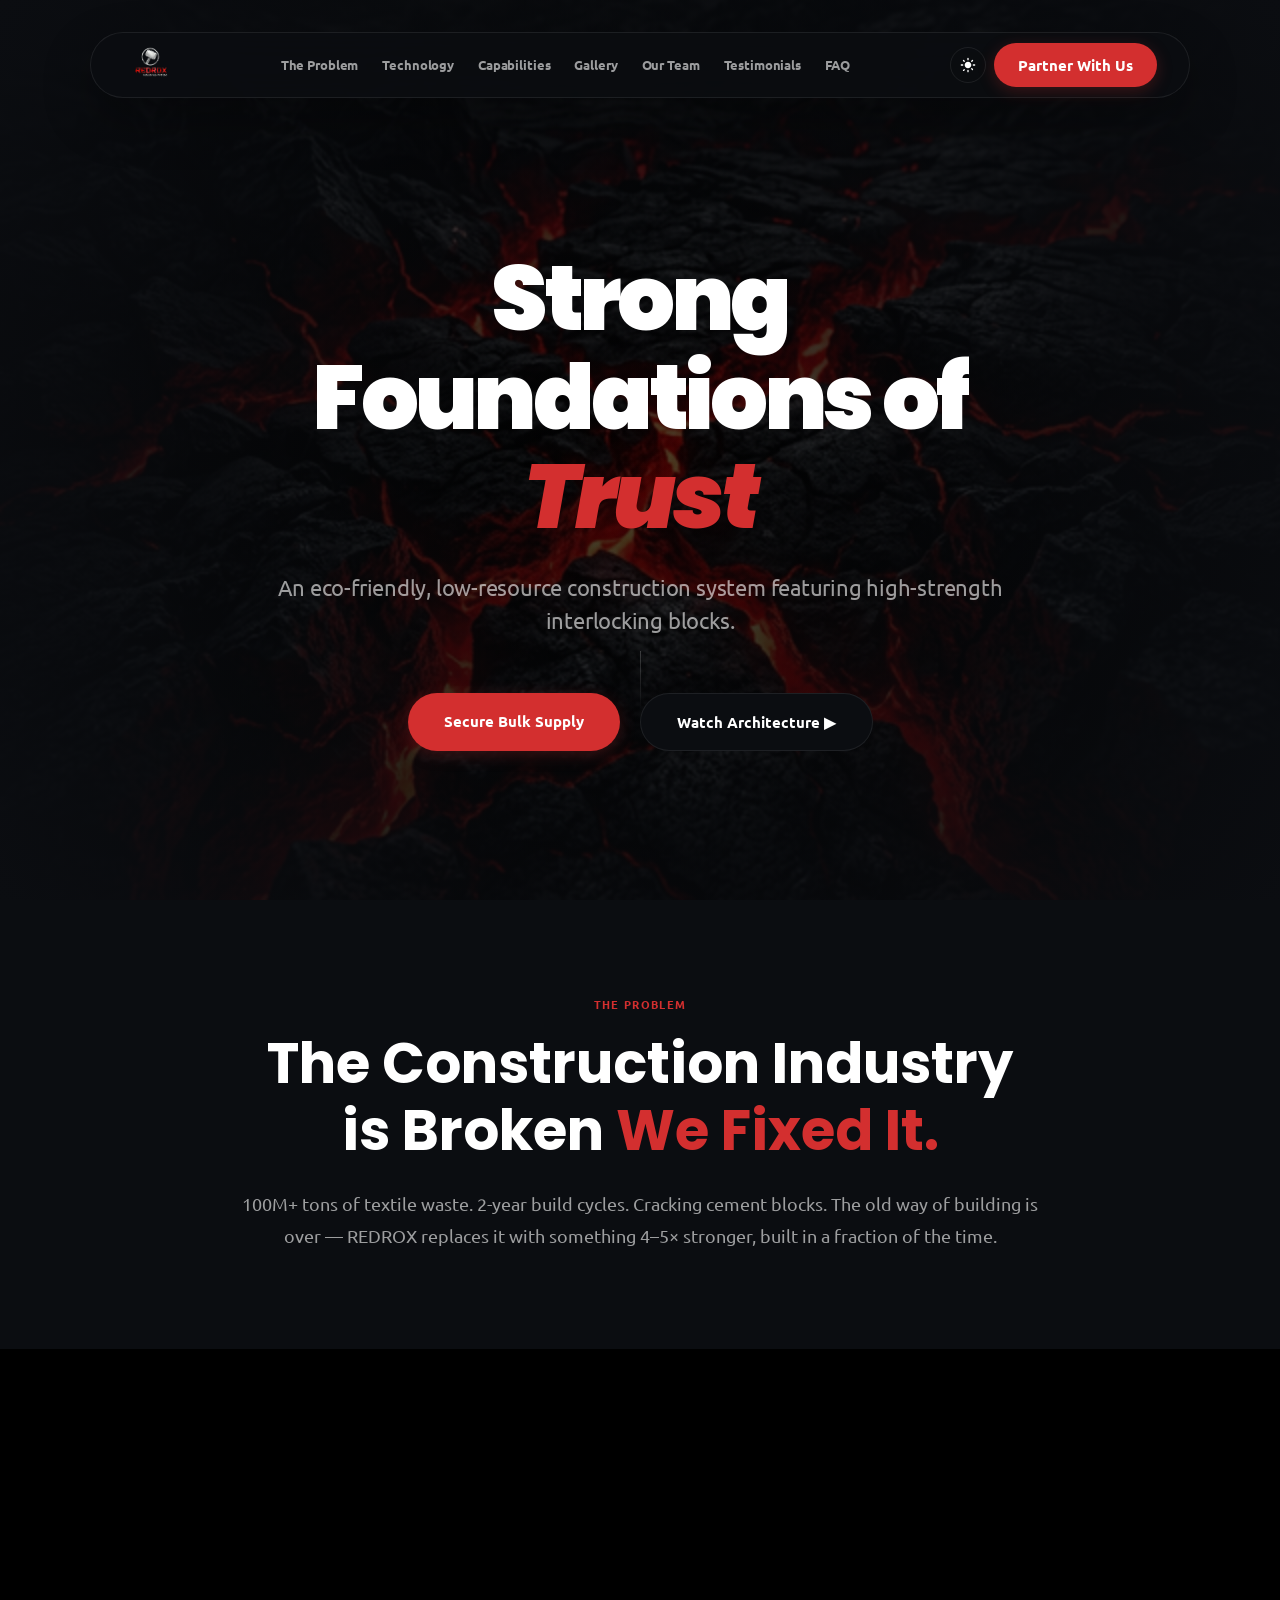
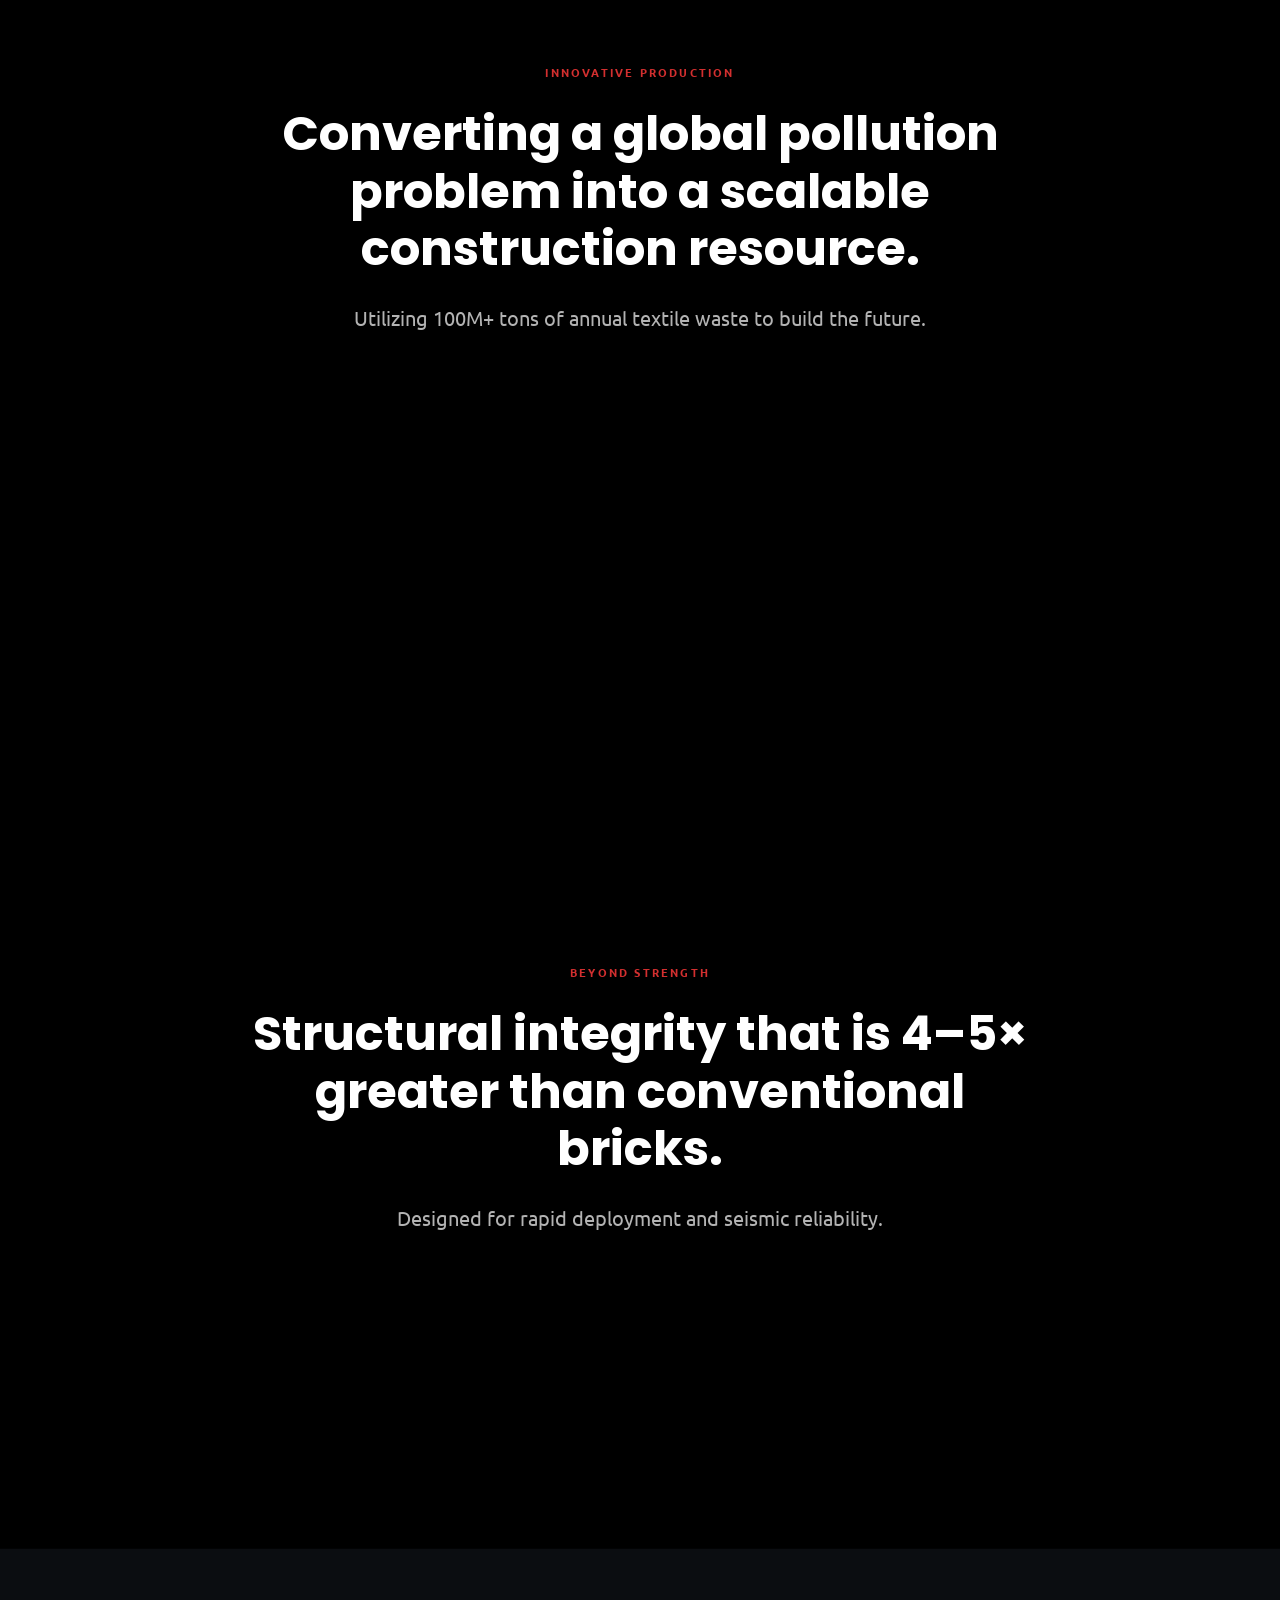
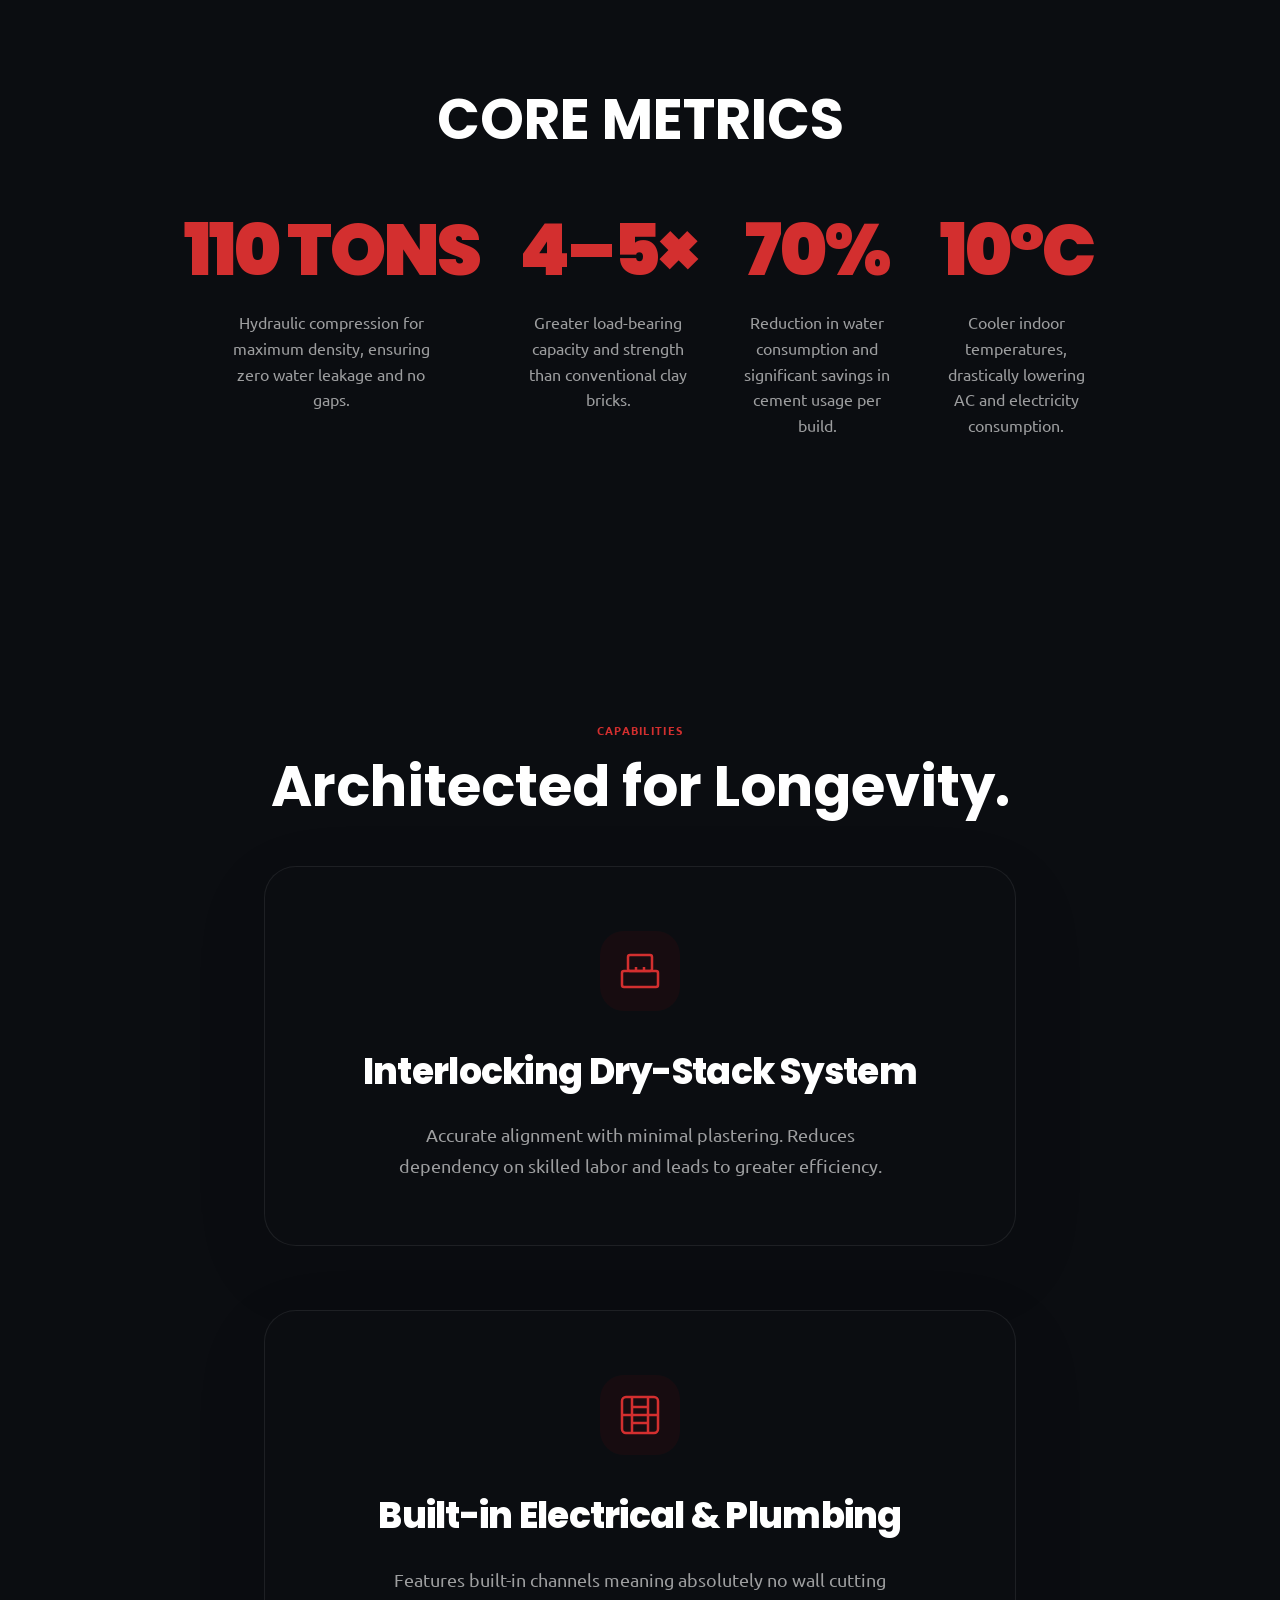
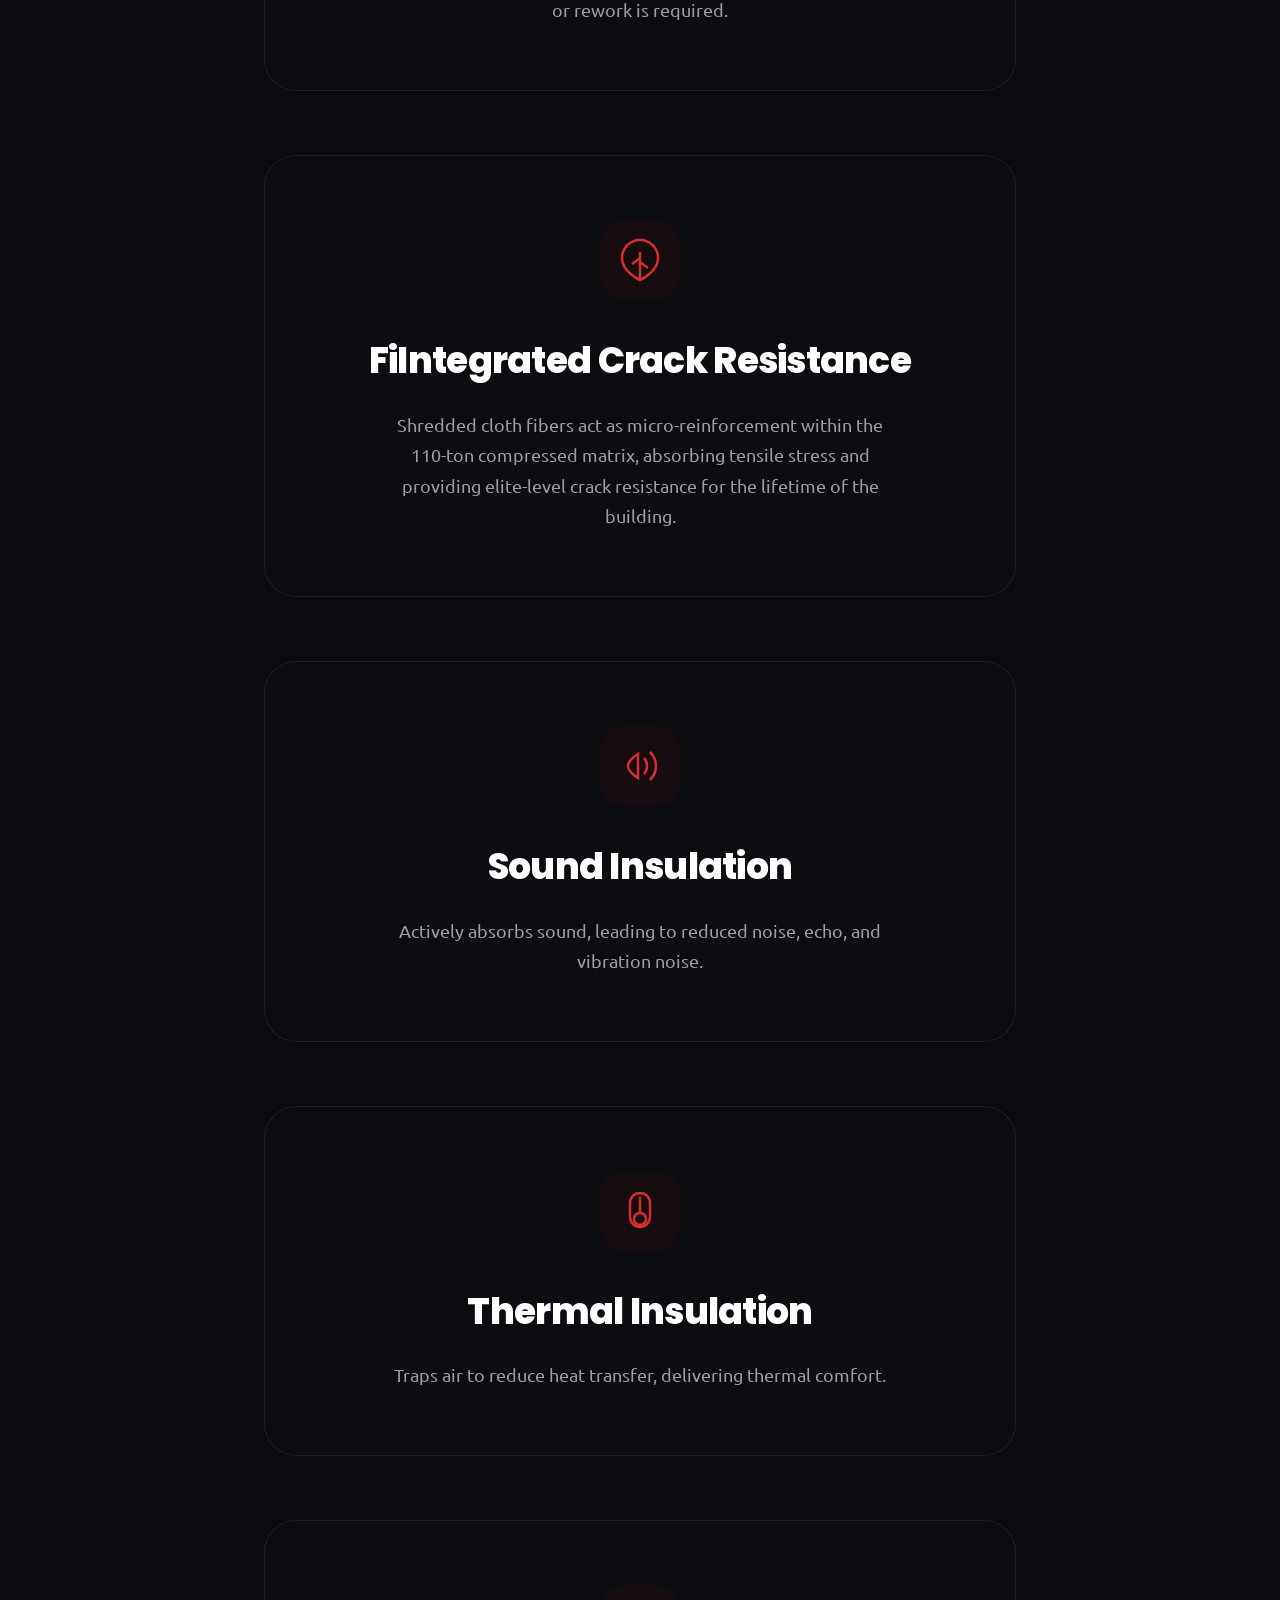
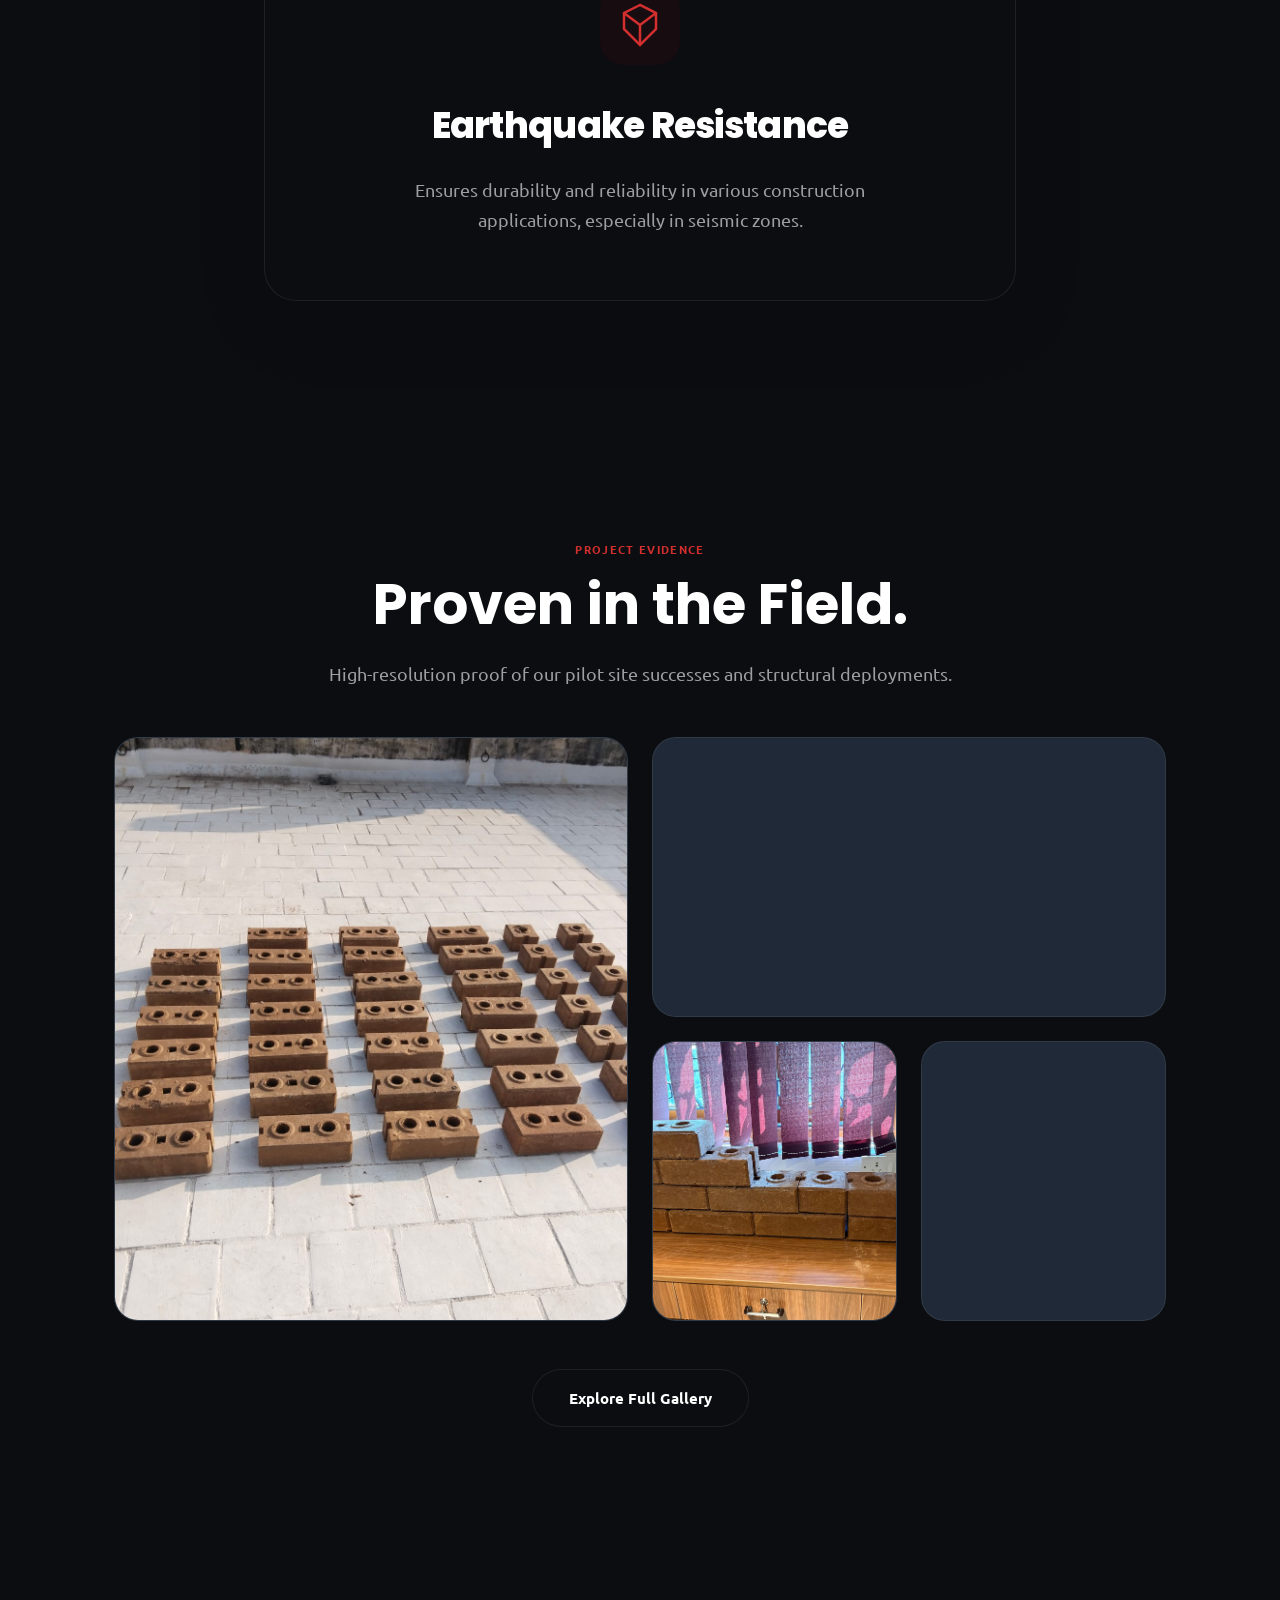
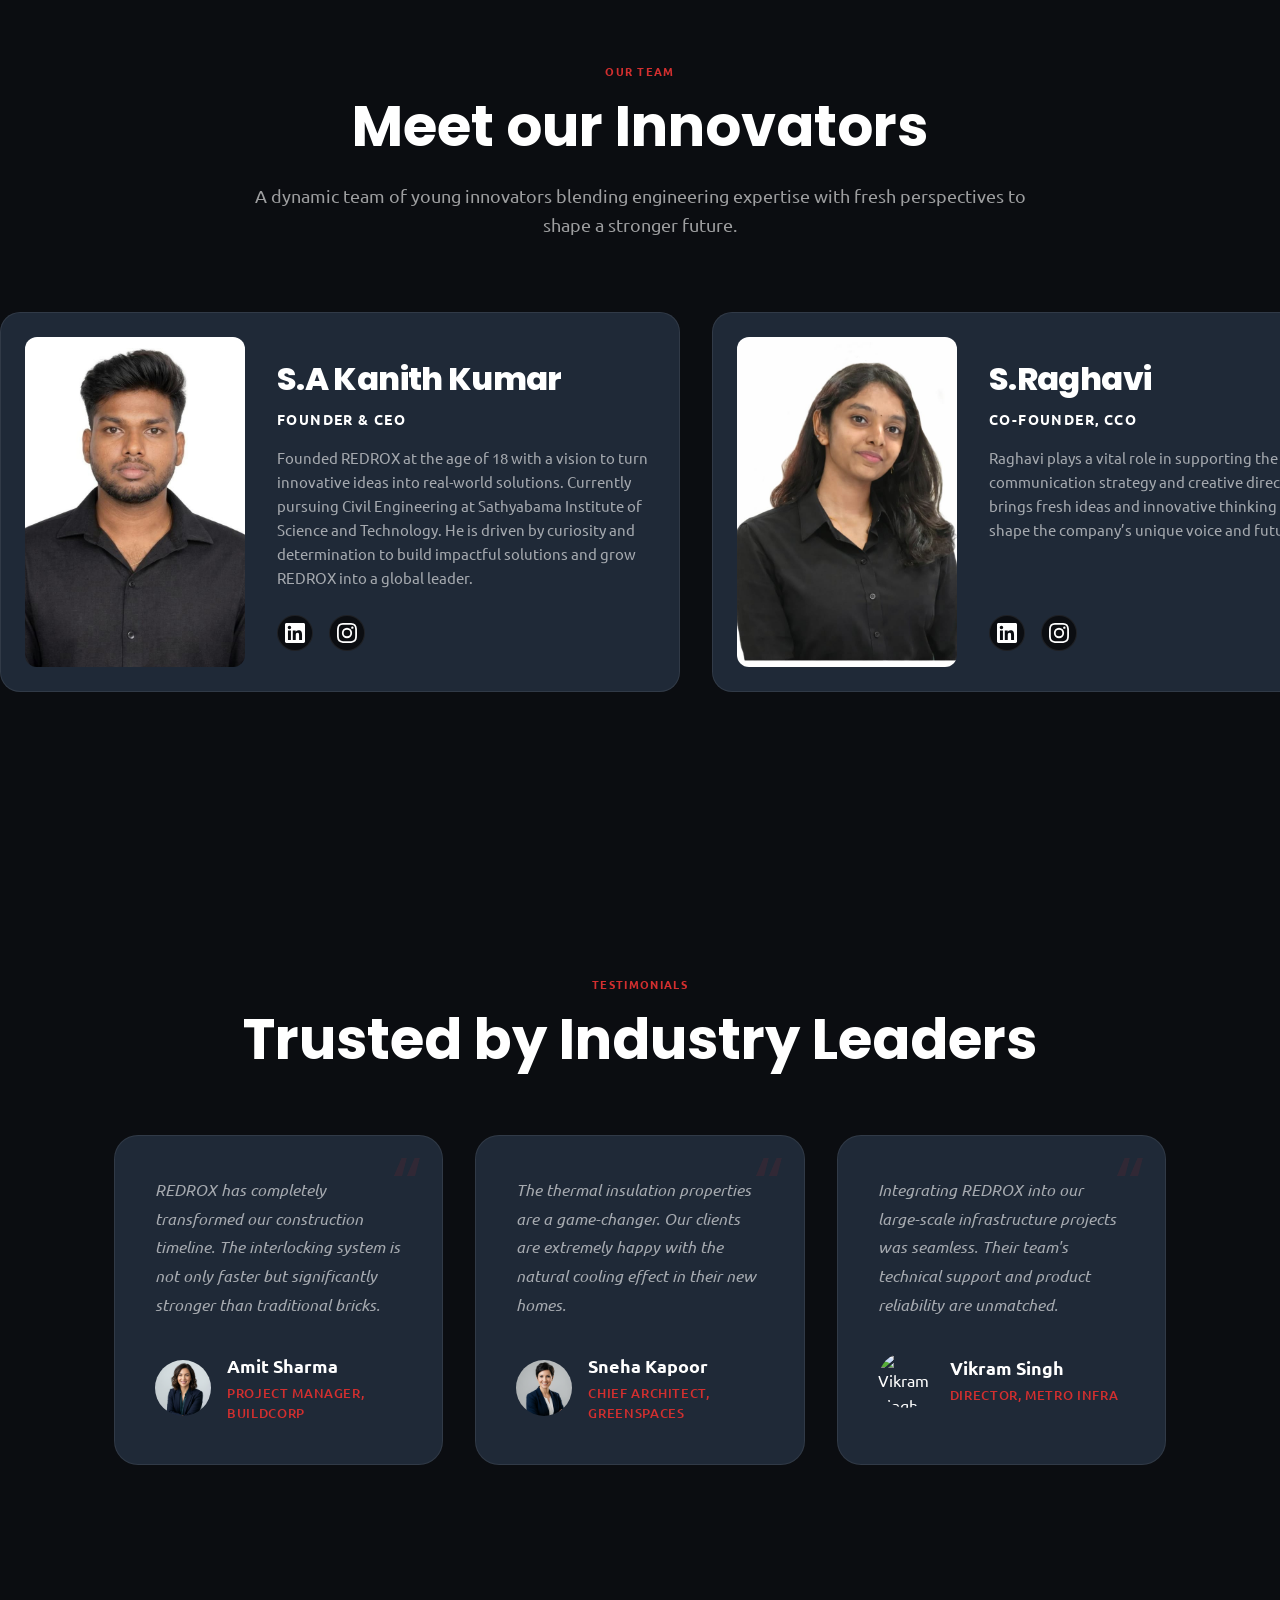
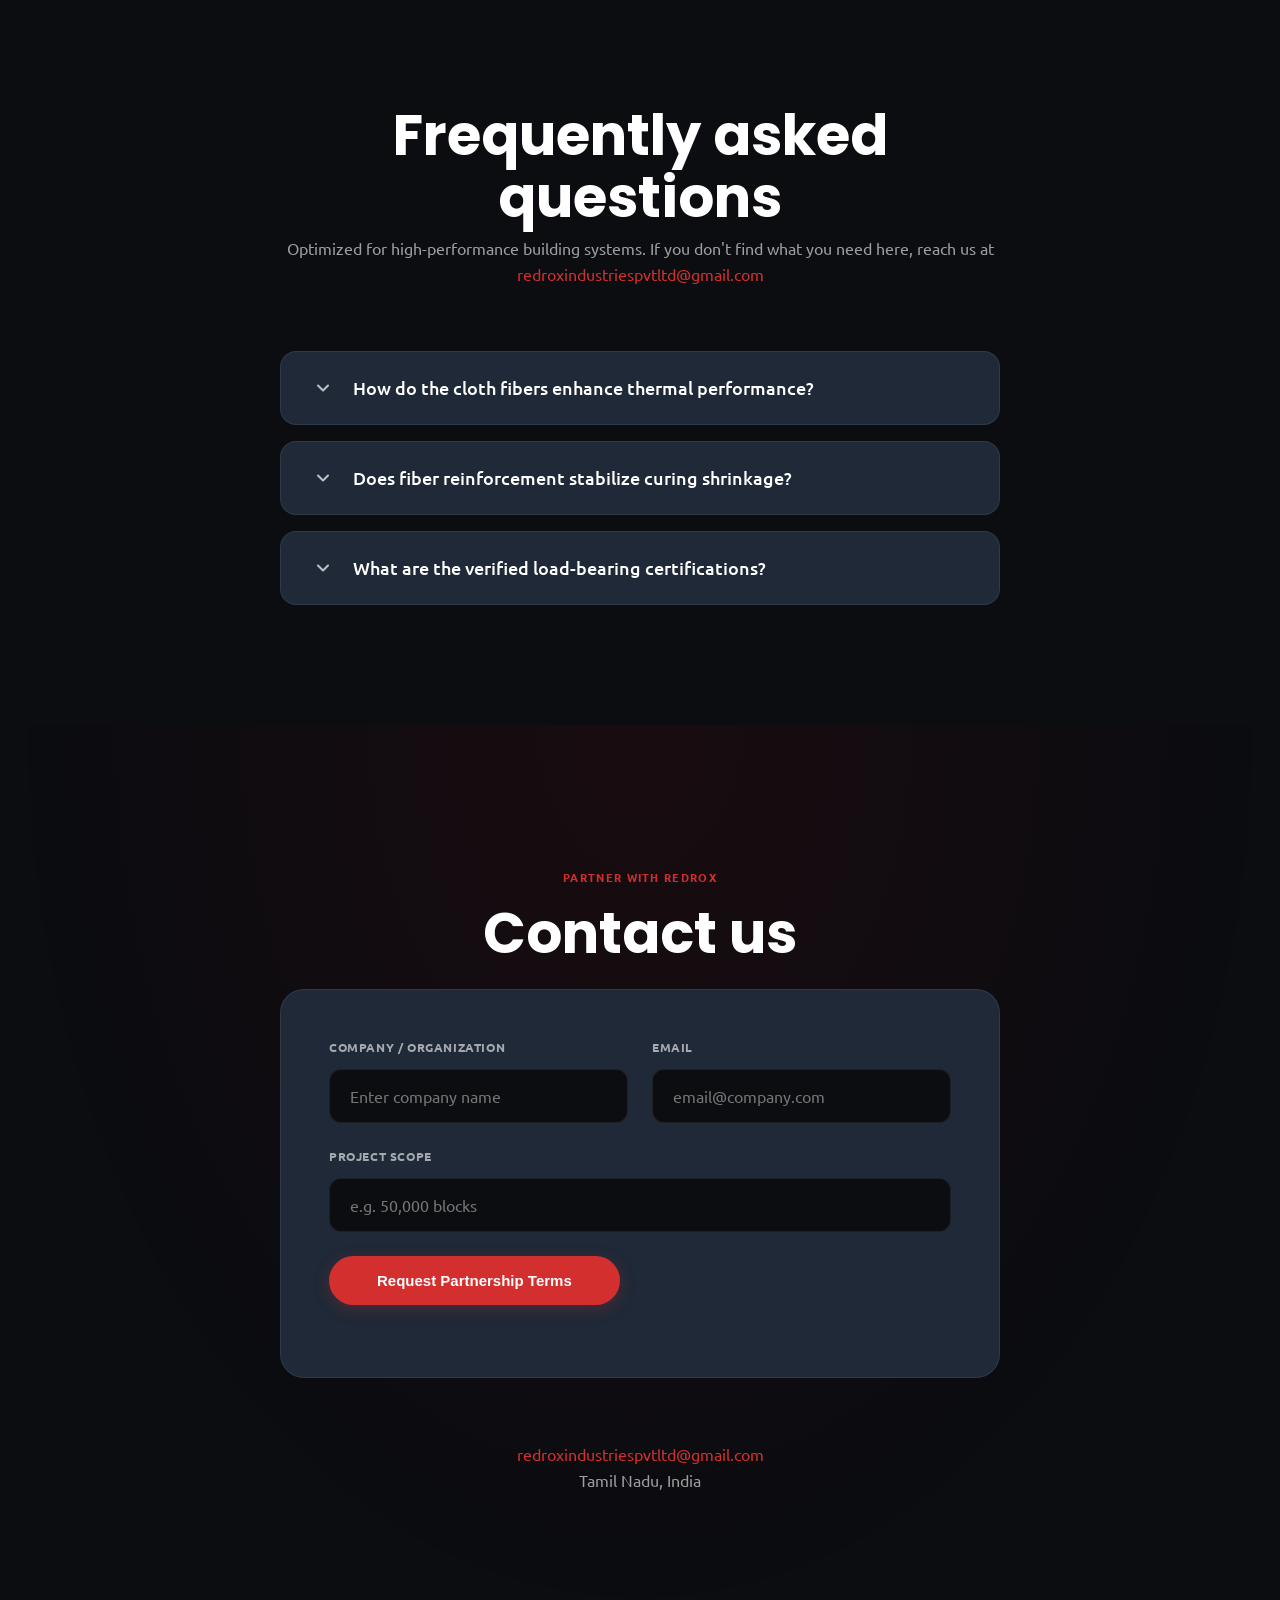
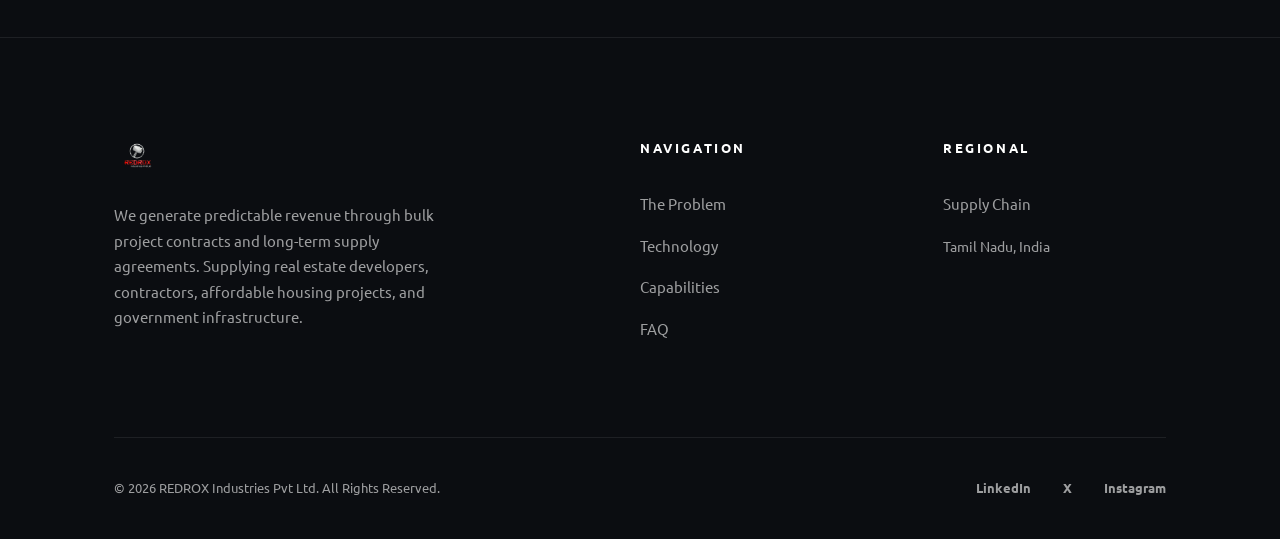
==== commit 62d1baeb: "Updated Team bios" ====
--- a/index.html
+++ b/index.html
@@ -1,4 +1,4 @@
-<!DOCTYPE html>
+﻿<!DOCTYPE html>
 <html lang="en">
 
 <head>
@@ -350,12 +350,14 @@
                         <div class="social-links">
                             <a href="#" aria-label="LinkedIn" class="social-icon">
                                 <svg viewBox="0 0 24 24" fill="currentColor" width="20" height="20">
-                                    <path d="M20.447 20.452h-3.554v-5.569c0-1.328-.027-3.037-1.852-3.037-1.853 0-2.136 1.445-2.136 2.939v5.667H9.351V9h3.414v1.561h.046c.477-.9 1.637-1.85 3.37-1.85 3.601 0 4.267 2.37 4.267 5.455v6.286zM5.337 7.433c-1.144 0-2.063-.926-2.063-2.065 0-1.138.92-2.063 2.063-2.063 1.14 0 2.064.925 2.064 2.063 0 1.139-.925 2.065-2.064 2.065zm1.782 13.019H3.555V9h3.564v11.452zM22.225 0H1.771C.792 0 0 .774 0 1.729v20.542C0 23.227.792 24 1.771 24h20.451C23.2 24 24 23.227 24 22.271V1.729C24 .774 23.2 0 22.222 0h.003z"/>
-                                </svg>
-                            </a>
-                            <a href="#" aria-label="Instagram" class="social-icon">
-                                <svg viewBox="0 0 24 24" fill="currentColor" width="20" height="20">
-                                    <path d="M12 2.163c3.204 0 3.584.012 4.85.07 3.252.148 4.771 1.691 4.919 4.919.058 1.265.069 1.645.069 4.849 0 3.205-.012 3.584-.069 4.849-.149 3.225-1.664 4.771-4.919 4.919-1.266.058-1.644.07-4.85.07-3.204 0-3.584-.012-4.849-.07-3.26-.149-4.771-1.699-4.919-4.92-.058-1.265-.07-1.644-.07-4.849 0-3.204.013-3.583.07-4.849.149-3.227 1.664-4.771 4.919-4.919 1.266-.057 1.645-.069 4.849-.069zM12 0C8.741 0 8.333.014 7.053.072 2.695.272.273 2.69.073 7.052.014 8.333 0 8.741 0 12c0 3.259.014 3.668.072 4.948.203 4.358 2.618 6.78 6.98 6.98C8.333 23.986 8.741 24 12 24c3.259 0 3.668-.014 4.948-.072 4.354-.2 6.782-2.618 6.979-6.98.059-1.28.073-1.689.073-4.948 0-3.259-.014-3.667-.072-4.947-.196-4.354-2.617-6.78-6.979-6.98C15.668.014 15.259 0 12 0zm0 5.838a6.162 6.162 0 100 12.324 6.162 6.162 0 000-12.324zM12 16a4 4 0 110-8 4 4 0 010 8zm6.406-11.845a1.44 1.44 0 100 2.881 1.44 1.44 0 000-2.881z"/>
+                                    <path
+                                        d="M20.447 20.452h-3.554v-5.569c0-1.328-.027-3.037-1.852-3.037-1.853 0-2.136 1.445-2.136 2.939v5.667H9.351V9h3.414v1.561h.046c.477-.9 1.637-1.85 3.37-1.85 3.601 0 4.267 2.37 4.267 5.455v6.286zM5.337 7.433c-1.144 0-2.063-.926-2.063-2.065 0-1.138.92-2.063 2.063-2.063 1.14 0 2.064.925 2.064 2.063 0 1.139-.925 2.065-2.064 2.065zm1.782 13.019H3.555V9h3.564v11.452zM22.225 0H1.771C.792 0 0 .774 0 1.729v20.542C0 23.227.792 24 1.771 24h20.451C23.2 24 24 23.227 24 22.271V1.729C24 .774 23.2 0 22.222 0h.003z" />
+                                </svg>
+                            </a>
+                            <a href="#" aria-label="Instagram" class="social-icon">
+                                <svg viewBox="0 0 24 24" fill="currentColor" width="20" height="20">
+                                    <path
+                                        d="M12 2.163c3.204 0 3.584.012 4.85.07 3.252.148 4.771 1.691 4.919 4.919.058 1.265.069 1.645.069 4.849 0 3.205-.012 3.584-.069 4.849-.149 3.225-1.664 4.771-4.919 4.919-1.266.058-1.644.07-4.85.07-3.204 0-3.584-.012-4.849-.07-3.26-.149-4.771-1.699-4.919-4.92-.058-1.265-.07-1.644-.07-4.849 0-3.204.013-3.583.07-4.849.149-3.227 1.664-4.771 4.919-4.919 1.266-.057 1.645-.069 4.849-.069zM12 0C8.741 0 8.333.014 7.053.072 2.695.272.273 2.69.073 7.052.014 8.333 0 8.741 0 12c0 3.259.014 3.668.072 4.948.203 4.358 2.618 6.78 6.98 6.98C8.333 23.986 8.741 24 12 24c3.259 0 3.668-.014 4.948-.072 4.354-.2 6.782-2.618 6.979-6.98.059-1.28.073-1.689.073-4.948 0-3.259-.014-3.667-.072-4.947-.196-4.354-2.617-6.78-6.979-6.98C15.668.014 15.259 0 12 0zm0 5.838a6.162 6.162 0 100 12.324 6.162 6.162 0 000-12.324zM12 16a4 4 0 110-8 4 4 0 010 8zm6.406-11.845a1.44 1.44 0 100 2.881 1.44 1.44 0 000-2.881z" />
                                 </svg>
                             </a>
                         </div>
@@ -365,7 +367,7 @@
 
                 <div class="team-member-card">
                     <div class="team-img-box">
-                        <img src="images/team-3.png" alt="S.Raghavi" loading="lazy">
+                        <img src="images/team-2.png" alt="S.Raghavi" loading="lazy">
                     </div>
                     <div class="team-info">
                         <h3>S.Raghavi</h3>
@@ -376,12 +378,14 @@
                         <div class="social-links">
                             <a href="#" aria-label="LinkedIn" class="social-icon">
                                 <svg viewBox="0 0 24 24" fill="currentColor" width="20" height="20">
-                                    <path d="M20.447 20.452h-3.554v-5.569c0-1.328-.027-3.037-1.852-3.037-1.853 0-2.136 1.445-2.136 2.939v5.667H9.351V9h3.414v1.561h.046c.477-.9 1.637-1.85 3.37-1.85 3.601 0 4.267 2.37 4.267 5.455v6.286zM5.337 7.433c-1.144 0-2.063-.926-2.063-2.065 0-1.138.92-2.063 2.063-2.063 1.14 0 2.064.925 2.064 2.063 0 1.139-.925 2.065-2.064 2.065zm1.782 13.019H3.555V9h3.564v11.452zM22.225 0H1.771C.792 0 0 .774 0 1.729v20.542C0 23.227.792 24 1.771 24h20.451C23.2 24 24 23.227 24 22.271V1.729C24 .774 23.2 0 22.222 0h.003z"/>
-                                </svg>
-                            </a>
-                            <a href="#" aria-label="Instagram" class="social-icon">
-                                <svg viewBox="0 0 24 24" fill="currentColor" width="20" height="20">
-                                    <path d="M12 2.163c3.204 0 3.584.012 4.85.07 3.252.148 4.771 1.691 4.919 4.919.058 1.265.069 1.645.069 4.849 0 3.205-.012 3.584-.069 4.849-.149 3.225-1.664 4.771-4.919 4.919-1.266.058-1.644.07-4.85.07-3.204 0-3.584-.012-4.849-.07-3.26-.149-4.771-1.699-4.919-4.92-.058-1.265-.07-1.644-.07-4.849 0-3.204.013-3.583.07-4.849.149-3.227 1.664-4.771 4.919-4.919 1.266-.057 1.645-.069 4.849-.069zM12 0C8.741 0 8.333.014 7.053.072 2.695.272.273 2.69.073 7.052.014 8.333 0 8.741 0 12c0 3.259.014 3.668.072 4.948.203 4.358 2.618 6.78 6.98 6.98C8.333 23.986 8.741 24 12 24c3.259 0 3.668-.014 4.948-.072 4.354-.2 6.782-2.618 6.979-6.98.059-1.28.073-1.689.073-4.948 0-3.259-.014-3.667-.072-4.947-.196-4.354-2.617-6.78-6.979-6.98C15.668.014 15.259 0 12 0zm0 5.838a6.162 6.162 0 100 12.324 6.162 6.162 0 000-12.324zM12 16a4 4 0 110-8 4 4 0 010 8zm6.406-11.845a1.44 1.44 0 100 2.881 1.44 1.44 0 000-2.881z"/>
+                                    <path
+                                        d="M20.447 20.452h-3.554v-5.569c0-1.328-.027-3.037-1.852-3.037-1.853 0-2.136 1.445-2.136 2.939v5.667H9.351V9h3.414v1.561h.046c.477-.9 1.637-1.85 3.37-1.85 3.601 0 4.267 2.37 4.267 5.455v6.286zM5.337 7.433c-1.144 0-2.063-.926-2.063-2.065 0-1.138.92-2.063 2.063-2.063 1.14 0 2.064.925 2.064 2.063 0 1.139-.925 2.065-2.064 2.065zm1.782 13.019H3.555V9h3.564v11.452zM22.225 0H1.771C.792 0 0 .774 0 1.729v20.542C0 23.227.792 24 1.771 24h20.451C23.2 24 24 23.227 24 22.271V1.729C24 .774 23.2 0 22.222 0h.003z" />
+                                </svg>
+                            </a>
+                            <a href="#" aria-label="Instagram" class="social-icon">
+                                <svg viewBox="0 0 24 24" fill="currentColor" width="20" height="20">
+                                    <path
+                                        d="M12 2.163c3.204 0 3.584.012 4.85.07 3.252.148 4.771 1.691 4.919 4.919.058 1.265.069 1.645.069 4.849 0 3.205-.012 3.584-.069 4.849-.149 3.225-1.664 4.771-4.919 4.919-1.266.058-1.644.07-4.85.07-3.204 0-3.584-.012-4.849-.07-3.26-.149-4.771-1.699-4.919-4.92-.058-1.265-.07-1.644-.07-4.849 0-3.204.013-3.583.07-4.849.149-3.227 1.664-4.771 4.919-4.919 1.266-.057 1.645-.069 4.849-.069zM12 0C8.741 0 8.333.014 7.053.072 2.695.272.273 2.69.073 7.052.014 8.333 0 8.741 0 12c0 3.259.014 3.668.072 4.948.203 4.358 2.618 6.78 6.98 6.98C8.333 23.986 8.741 24 12 24c3.259 0 3.668-.014 4.948-.072 4.354-.2 6.782-2.618 6.979-6.98.059-1.28.073-1.689.073-4.948 0-3.259-.014-3.667-.072-4.947-.196-4.354-2.617-6.78-6.979-6.98C15.668.014 15.259 0 12 0zm0 5.838a6.162 6.162 0 100 12.324 6.162 6.162 0 000-12.324zM12 16a4 4 0 110-8 4 4 0 010 8zm6.406-11.845a1.44 1.44 0 100 2.881 1.44 1.44 0 000-2.881z" />
                                 </svg>
                             </a>
                         </div>
@@ -391,7 +395,7 @@
 
                 <div class="team-member-card">
                     <div class="team-img-box">
-                        <img src="images/team-2.png" alt="S.Adhith" loading="lazy">
+                        <img src="images/team-3.png" alt="S.Adhith" loading="lazy">
                     </div>
                     <div class="team-info">
                         <h3>S.Adhith</h3>
@@ -402,12 +406,14 @@
                         <div class="social-links">
                             <a href="#" aria-label="LinkedIn" class="social-icon">
                                 <svg viewBox="0 0 24 24" fill="currentColor" width="20" height="20">
-                                    <path d="M20.447 20.452h-3.554v-5.569c0-1.328-.027-3.037-1.852-3.037-1.853 0-2.136 1.445-2.136 2.939v5.667H9.351V9h3.414v1.561h.046c.477-.9 1.637-1.85 3.37-1.85 3.601 0 4.267 2.37 4.267 5.455v6.286zM5.337 7.433c-1.144 0-2.063-.926-2.063-2.065 0-1.138.92-2.063 2.063-2.063 1.14 0 2.064.925 2.064 2.063 0 1.139-.925 2.065-2.064 2.065zm1.782 13.019H3.555V9h3.564v11.452zM22.225 0H1.771C.792 0 0 .774 0 1.729v20.542C0 23.227.792 24 1.771 24h20.451C23.2 24 24 23.227 24 22.271V1.729C24 .774 23.2 0 22.222 0h.003z"/>
-                                </svg>
-                            </a>
-                            <a href="#" aria-label="Instagram" class="social-icon">
-                                <svg viewBox="0 0 24 24" fill="currentColor" width="20" height="20">
-                                    <path d="M12 2.163c3.204 0 3.584.012 4.85.07 3.252.148 4.771 1.691 4.919 4.919.058 1.265.069 1.645.069 4.849 0 3.205-.012 3.584-.069 4.849-.149 3.225-1.664 4.771-4.919 4.919-1.266.058-1.644.07-4.85.07-3.204 0-3.584-.012-4.849-.07-3.26-.149-4.771-1.699-4.919-4.92-.058-1.265-.07-1.644-.07-4.849 0-3.204.013-3.583.07-4.849.149-3.227 1.664-4.771 4.919-4.919 1.266-.057 1.645-.069 4.849-.069zM12 0C8.741 0 8.333.014 7.053.072 2.695.272.273 2.69.073 7.052.014 8.333 0 8.741 0 12c0 3.259.014 3.668.072 4.948.203 4.358 2.618 6.78 6.98 6.98C8.333 23.986 8.741 24 12 24c3.259 0 3.668-.014 4.948-.072 4.354-.2 6.782-2.618 6.979-6.98.059-1.28.073-1.689.073-4.948 0-3.259-.014-3.667-.072-4.947-.196-4.354-2.617-6.78-6.979-6.98C15.668.014 15.259 0 12 0zm0 5.838a6.162 6.162 0 100 12.324 6.162 6.162 0 000-12.324zM12 16a4 4 0 110-8 4 4 0 010 8zm6.406-11.845a1.44 1.44 0 100 2.881 1.44 1.44 0 000-2.881z"/>
+                                    <path
+                                        d="M20.447 20.452h-3.554v-5.569c0-1.328-.027-3.037-1.852-3.037-1.853 0-2.136 1.445-2.136 2.939v5.667H9.351V9h3.414v1.561h.046c.477-.9 1.637-1.85 3.37-1.85 3.601 0 4.267 2.37 4.267 5.455v6.286zM5.337 7.433c-1.144 0-2.063-.926-2.063-2.065 0-1.138.92-2.063 2.063-2.063 1.14 0 2.064.925 2.064 2.063 0 1.139-.925 2.065-2.064 2.065zm1.782 13.019H3.555V9h3.564v11.452zM22.225 0H1.771C.792 0 0 .774 0 1.729v20.542C0 23.227.792 24 1.771 24h20.451C23.2 24 24 23.227 24 22.271V1.729C24 .774 23.2 0 22.222 0h.003z" />
+                                </svg>
+                            </a>
+                            <a href="#" aria-label="Instagram" class="social-icon">
+                                <svg viewBox="0 0 24 24" fill="currentColor" width="20" height="20">
+                                    <path
+                                        d="M12 2.163c3.204 0 3.584.012 4.85.07 3.252.148 4.771 1.691 4.919 4.919.058 1.265.069 1.645.069 4.849 0 3.205-.012 3.584-.069 4.849-.149 3.225-1.664 4.771-4.919 4.919-1.266.058-1.644.07-4.85.07-3.204 0-3.584-.012-4.849-.07-3.26-.149-4.771-1.699-4.919-4.92-.058-1.265-.07-1.644-.07-4.849 0-3.204.013-3.583.07-4.849.149-3.227 1.664-4.771 4.919-4.919 1.266-.057 1.645-.069 4.849-.069zM12 0C8.741 0 8.333.014 7.053.072 2.695.272.273 2.69.073 7.052.014 8.333 0 8.741 0 12c0 3.259.014 3.668.072 4.948.203 4.358 2.618 6.78 6.98 6.98C8.333 23.986 8.741 24 12 24c3.259 0 3.668-.014 4.948-.072 4.354-.2 6.782-2.618 6.979-6.98.059-1.28.073-1.689.073-4.948 0-3.259-.014-3.667-.072-4.947-.196-4.354-2.617-6.78-6.979-6.98C15.668.014 15.259 0 12 0zm0 5.838a6.162 6.162 0 100 12.324 6.162 6.162 0 000-12.324zM12 16a4 4 0 110-8 4 4 0 010 8zm6.406-11.845a1.44 1.44 0 100 2.881 1.44 1.44 0 000-2.881z" />
                                 </svg>
                             </a>
                         </div>
@@ -427,12 +433,14 @@
                         <div class="social-links">
                             <a href="#" aria-label="LinkedIn" class="social-icon">
                                 <svg viewBox="0 0 24 24" fill="currentColor" width="20" height="20">
-                                    <path d="M20.447 20.452h-3.554v-5.569c0-1.328-.027-3.037-1.852-3.037-1.853 0-2.136 1.445-2.136 2.939v5.667H9.351V9h3.414v1.561h.046c.477-.9 1.637-1.85 3.37-1.85 3.601 0 4.267 2.37 4.267 5.455v6.286zM5.337 7.433c-1.144 0-2.063-.926-2.063-2.065 0-1.138.92-2.063 2.063-2.063 1.14 0 2.064.925 2.064 2.063 0 1.139-.925 2.065-2.064 2.065zm1.782 13.019H3.555V9h3.564v11.452zM22.225 0H1.771C.792 0 0 .774 0 1.729v20.542C0 23.227.792 24 1.771 24h20.451C23.2 24 24 23.227 24 22.271V1.729C24 .774 23.2 0 22.222 0h.003z"/>
-                                </svg>
-                            </a>
-                            <a href="#" aria-label="Instagram" class="social-icon">
-                                <svg viewBox="0 0 24 24" fill="currentColor" width="20" height="20">
-                                    <path d="M12 2.163c3.204 0 3.584.012 4.85.07 3.252.148 4.771 1.691 4.919 4.919.058 1.265.069 1.645.069 4.849 0 3.205-.012 3.584-.069 4.849-.149 3.225-1.664 4.771-4.919 4.919-1.266.058-1.644.07-4.85.07-3.204 0-3.584-.012-4.849-.07-3.26-.149-4.771-1.699-4.919-4.92-.058-1.265-.07-1.644-.07-4.849 0-3.204.013-3.583.07-4.849.149-3.227 1.664-4.771 4.919-4.919 1.266-.057 1.645-.069 4.849-.069zM12 0C8.741 0 8.333.014 7.053.072 2.695.272.273 2.69.073 7.052.014 8.333 0 8.741 0 12c0 3.259.014 3.668.072 4.948.203 4.358 2.618 6.78 6.98 6.98C8.333 23.986 8.741 24 12 24c3.259 0 3.668-.014 4.948-.072 4.354-.2 6.782-2.618 6.979-6.98.059-1.28.073-1.689.073-4.948 0-3.259-.014-3.667-.072-4.947-.196-4.354-2.617-6.78-6.979-6.98C15.668.014 15.259 0 12 0zm0 5.838a6.162 6.162 0 100 12.324 6.162 6.162 0 000-12.324zM12 16a4 4 0 110-8 4 4 0 010 8zm6.406-11.845a1.44 1.44 0 100 2.881 1.44 1.44 0 000-2.881z"/>
+                                    <path
+                                        d="M20.447 20.452h-3.554v-5.569c0-1.328-.027-3.037-1.852-3.037-1.853 0-2.136 1.445-2.136 2.939v5.667H9.351V9h3.414v1.561h.046c.477-.9 1.637-1.85 3.37-1.85 3.601 0 4.267 2.37 4.267 5.455v6.286zM5.337 7.433c-1.144 0-2.063-.926-2.063-2.065 0-1.138.92-2.063 2.063-2.063 1.14 0 2.064.925 2.064 2.063 0 1.139-.925 2.065-2.064 2.065zm1.782 13.019H3.555V9h3.564v11.452zM22.225 0H1.771C.792 0 0 .774 0 1.729v20.542C0 23.227.792 24 1.771 24h20.451C23.2 24 24 23.227 24 22.271V1.729C24 .774 23.2 0 22.222 0h.003z" />
+                                </svg>
+                            </a>
+                            <a href="#" aria-label="Instagram" class="social-icon">
+                                <svg viewBox="0 0 24 24" fill="currentColor" width="20" height="20">
+                                    <path
+                                        d="M12 2.163c3.204 0 3.584.012 4.85.07 3.252.148 4.771 1.691 4.919 4.919.058 1.265.069 1.645.069 4.849 0 3.205-.012 3.584-.069 4.849-.149 3.225-1.664 4.771-4.919 4.919-1.266.058-1.644.07-4.85.07-3.204 0-3.584-.012-4.849-.07-3.26-.149-4.771-1.699-4.919-4.92-.058-1.265-.07-1.644-.07-4.849 0-3.204.013-3.583.07-4.849.149-3.227 1.664-4.771 4.919-4.919 1.266-.057 1.645-.069 4.849-.069zM12 0C8.741 0 8.333.014 7.053.072 2.695.272.273 2.69.073 7.052.014 8.333 0 8.741 0 12c0 3.259.014 3.668.072 4.948.203 4.358 2.618 6.78 6.98 6.98C8.333 23.986 8.741 24 12 24c3.259 0 3.668-.014 4.948-.072 4.354-.2 6.782-2.618 6.979-6.98.059-1.28.073-1.689.073-4.948 0-3.259-.014-3.667-.072-4.947-.196-4.354-2.617-6.78-6.979-6.98C15.668.014 15.259 0 12 0zm0 5.838a6.162 6.162 0 100 12.324 6.162 6.162 0 000-12.324zM12 16a4 4 0 110-8 4 4 0 010 8zm6.406-11.845a1.44 1.44 0 100 2.881 1.44 1.44 0 000-2.881z" />
                                 </svg>
                             </a>
                         </div>
@@ -452,12 +460,14 @@
                         <div class="social-links">
                             <a href="#" aria-label="LinkedIn" class="social-icon">
                                 <svg viewBox="0 0 24 24" fill="currentColor" width="20" height="20">
-                                    <path d="M20.447 20.452h-3.554v-5.569c0-1.328-.027-3.037-1.852-3.037-1.853 0-2.136 1.445-2.136 2.939v5.667H9.351V9h3.414v1.561h.046c.477-.9 1.637-1.85 3.37-1.85 3.601 0 4.267 2.37 4.267 5.455v6.286zM5.337 7.433c-1.144 0-2.063-.926-2.063-2.065 0-1.138.92-2.063 2.063-2.063 1.14 0 2.064.925 2.064 2.063 0 1.139-.925 2.065-2.064 2.065zm1.782 13.019H3.555V9h3.564v11.452zM22.225 0H1.771C.792 0 0 .774 0 1.729v20.542C0 23.227.792 24 1.771 24h20.451C23.2 24 24 23.227 24 22.271V1.729C24 .774 23.2 0 22.222 0h.003z"/>
-                                </svg>
-                            </a>
-                            <a href="#" aria-label="Instagram" class="social-icon">
-                                <svg viewBox="0 0 24 24" fill="currentColor" width="20" height="20">
-                                    <path d="M12 2.163c3.204 0 3.584.012 4.85.07 3.252.148 4.771 1.691 4.919 4.919.058 1.265.069 1.645.069 4.849 0 3.205-.012 3.584-.069 4.849-.149 3.225-1.664 4.771-4.919 4.919-1.266.058-1.644.07-4.85.07-3.204 0-3.584-.012-4.849-.07-3.26-.149-4.771-1.699-4.919-4.92-.058-1.265-.07-1.644-.07-4.849 0-3.204.013-3.583.07-4.849.149-3.227 1.664-4.771 4.919-4.919 1.266-.057 1.645-.069 4.849-.069zM12 0C8.741 0 8.333.014 7.053.072 2.695.272.273 2.69.073 7.052.014 8.333 0 8.741 0 12c0 3.259.014 3.668.072 4.948.203 4.358 2.618 6.78 6.98 6.98C8.333 23.986 8.741 24 12 24c3.259 0 3.668-.014 4.948-.072 4.354-.2 6.782-2.618 6.979-6.98.059-1.28.073-1.689.073-4.948 0-3.259-.014-3.667-.072-4.947-.196-4.354-2.617-6.78-6.979-6.98C15.668.014 15.259 0 12 0zm0 5.838a6.162 6.162 0 100 12.324 6.162 6.162 0 000-12.324zM12 16a4 4 0 110-8 4 4 0 010 8zm6.406-11.845a1.44 1.44 0 100 2.881 1.44 1.44 0 000-2.881z"/>
+                                    <path
+                                        d="M20.447 20.452h-3.554v-5.569c0-1.328-.027-3.037-1.852-3.037-1.853 0-2.136 1.445-2.136 2.939v5.667H9.351V9h3.414v1.561h.046c.477-.9 1.637-1.85 3.37-1.85 3.601 0 4.267 2.37 4.267 5.455v6.286zM5.337 7.433c-1.144 0-2.063-.926-2.063-2.065 0-1.138.92-2.063 2.063-2.063 1.14 0 2.064.925 2.064 2.063 0 1.139-.925 2.065-2.064 2.065zm1.782 13.019H3.555V9h3.564v11.452zM22.225 0H1.771C.792 0 0 .774 0 1.729v20.542C0 23.227.792 24 1.771 24h20.451C23.2 24 24 23.227 24 22.271V1.729C24 .774 23.2 0 22.222 0h.003z" />
+                                </svg>
+                            </a>
+                            <a href="#" aria-label="Instagram" class="social-icon">
+                                <svg viewBox="0 0 24 24" fill="currentColor" width="20" height="20">
+                                    <path
+                                        d="M12 2.163c3.204 0 3.584.012 4.85.07 3.252.148 4.771 1.691 4.919 4.919.058 1.265.069 1.645.069 4.849 0 3.205-.012 3.584-.069 4.849-.149 3.225-1.664 4.771-4.919 4.919-1.266.058-1.644.07-4.85.07-3.204 0-3.584-.012-4.849-.07-3.26-.149-4.771-1.699-4.919-4.92-.058-1.265-.07-1.644-.07-4.849 0-3.204.013-3.583.07-4.849.149-3.227 1.664-4.771 4.919-4.919 1.266-.057 1.645-.069 4.849-.069zM12 0C8.741 0 8.333.014 7.053.072 2.695.272.273 2.69.073 7.052.014 8.333 0 8.741 0 12c0 3.259.014 3.668.072 4.948.203 4.358 2.618 6.78 6.98 6.98C8.333 23.986 8.741 24 12 24c3.259 0 3.668-.014 4.948-.072 4.354-.2 6.782-2.618 6.979-6.98.059-1.28.073-1.689.073-4.948 0-3.259-.014-3.667-.072-4.947-.196-4.354-2.617-6.78-6.979-6.98C15.668.014 15.259 0 12 0zm0 5.838a6.162 6.162 0 100 12.324 6.162 6.162 0 000-12.324zM12 16a4 4 0 110-8 4 4 0 010 8zm6.406-11.845a1.44 1.44 0 100 2.881 1.44 1.44 0 000-2.881z" />
                                 </svg>
                             </a>
                         </div>
@@ -477,12 +487,14 @@
                         <div class="social-links">
                             <a href="#" aria-label="LinkedIn" class="social-icon">
                                 <svg viewBox="0 0 24 24" fill="currentColor" width="20" height="20">
-                                    <path d="M20.447 20.452h-3.554v-5.569c0-1.328-.027-3.037-1.852-3.037-1.853 0-2.136 1.445-2.136 2.939v5.667H9.351V9h3.414v1.561h.046c.477-.9 1.637-1.85 3.37-1.85 3.601 0 4.267 2.37 4.267 5.455v6.286zM5.337 7.433c-1.144 0-2.063-.926-2.063-2.065 0-1.138.92-2.063 2.063-2.063 1.14 0 2.064.925 2.064 2.063 0 1.139-.925 2.065-2.064 2.065zm1.782 13.019H3.555V9h3.564v11.452zM22.225 0H1.771C.792 0 0 .774 0 1.729v20.542C0 23.227.792 24 1.771 24h20.451C23.2 24 24 23.227 24 22.271V1.729C24 .774 23.2 0 22.222 0h.003z"/>
-                                </svg>
-                            </a>
-                            <a href="#" aria-label="Instagram" class="social-icon">
-                                <svg viewBox="0 0 24 24" fill="currentColor" width="20" height="20">
-                                    <path d="M12 2.163c3.204 0 3.584.012 4.85.07 3.252.148 4.771 1.691 4.919 4.919.058 1.265.069 1.645.069 4.849 0 3.205-.012 3.584-.069 4.849-.149 3.225-1.664 4.771-4.919 4.919-1.266.058-1.644.07-4.85.07-3.204 0-3.584-.012-4.849-.07-3.26-.149-4.771-1.699-4.919-4.92-.058-1.265-.07-1.644-.07-4.849 0-3.204.013-3.583.07-4.849.149-3.227 1.664-4.771 4.919-4.919 1.266-.057 1.645-.069 4.849-.069zM12 0C8.741 0 8.333.014 7.053.072 2.695.272.273 2.69.073 7.052.014 8.333 0 8.741 0 12c0 3.259.014 3.668.072 4.948.203 4.358 2.618 6.78 6.98 6.98C8.333 23.986 8.741 24 12 24c3.259 0 3.668-.014 4.948-.072 4.354-.2 6.782-2.618 6.979-6.98.059-1.28.073-1.689.073-4.948 0-3.259-.014-3.667-.072-4.947-.196-4.354-2.617-6.78-6.979-6.98C15.668.014 15.259 0 12 0zm0 5.838a6.162 6.162 0 100 12.324 6.162 6.162 0 000-12.324zM12 16a4 4 0 110-8 4 4 0 010 8zm6.406-11.845a1.44 1.44 0 100 2.881 1.44 1.44 0 000-2.881z"/>
+                                    <path
+                                        d="M20.447 20.452h-3.554v-5.569c0-1.328-.027-3.037-1.852-3.037-1.853 0-2.136 1.445-2.136 2.939v5.667H9.351V9h3.414v1.561h.046c.477-.9 1.637-1.85 3.37-1.85 3.601 0 4.267 2.37 4.267 5.455v6.286zM5.337 7.433c-1.144 0-2.063-.926-2.063-2.065 0-1.138.92-2.063 2.063-2.063 1.14 0 2.064.925 2.064 2.063 0 1.139-.925 2.065-2.064 2.065zm1.782 13.019H3.555V9h3.564v11.452zM22.225 0H1.771C.792 0 0 .774 0 1.729v20.542C0 23.227.792 24 1.771 24h20.451C23.2 24 24 23.227 24 22.271V1.729C24 .774 23.2 0 22.222 0h.003z" />
+                                </svg>
+                            </a>
+                            <a href="#" aria-label="Instagram" class="social-icon">
+                                <svg viewBox="0 0 24 24" fill="currentColor" width="20" height="20">
+                                    <path
+                                        d="M12 2.163c3.204 0 3.584.012 4.85.07 3.252.148 4.771 1.691 4.919 4.919.058 1.265.069 1.645.069 4.849 0 3.205-.012 3.584-.069 4.849-.149 3.225-1.664 4.771-4.919 4.919-1.266.058-1.644.07-4.85.07-3.204 0-3.584-.012-4.849-.07-3.26-.149-4.771-1.699-4.919-4.92-.058-1.265-.07-1.644-.07-4.849 0-3.204.013-3.583.07-4.849.149-3.227 1.664-4.771 4.919-4.919 1.266-.057 1.645-.069 4.849-.069zM12 0C8.741 0 8.333.014 7.053.072 2.695.272.273 2.69.073 7.052.014 8.333 0 8.741 0 12c0 3.259.014 3.668.072 4.948.203 4.358 2.618 6.78 6.98 6.98C8.333 23.986 8.741 24 12 24c3.259 0 3.668-.014 4.948-.072 4.354-.2 6.782-2.618 6.979-6.98.059-1.28.073-1.689.073-4.948 0-3.259-.014-3.667-.072-4.947-.196-4.354-2.617-6.78-6.979-6.98C15.668.014 15.259 0 12 0zm0 5.838a6.162 6.162 0 100 12.324 6.162 6.162 0 000-12.324zM12 16a4 4 0 110-8 4 4 0 010 8zm6.406-11.845a1.44 1.44 0 100 2.881 1.44 1.44 0 000-2.881z" />
                                 </svg>
                             </a>
                         </div>
@@ -504,12 +516,41 @@
                         <div class="social-links">
                             <a href="#" aria-label="LinkedIn" class="social-icon">
                                 <svg viewBox="0 0 24 24" fill="currentColor" width="20" height="20">
-                                    <path d="M20.447 20.452h-3.554v-5.569c0-1.328-.027-3.037-1.852-3.037-1.853 0-2.136 1.445-2.136 2.939v5.667H9.351V9h3.414v1.561h.046c.477-.9 1.637-1.85 3.37-1.85 3.601 0 4.267 2.37 4.267 5.455v6.286zM5.337 7.433c-1.144 0-2.063-.926-2.063-2.065 0-1.138.92-2.063 2.063-2.063 1.14 0 2.064.925 2.064 2.063 0 1.139-.925 2.065-2.064 2.065zm1.782 13.019H3.555V9h3.564v11.452zM22.225 0H1.771C.792 0 0 .774 0 1.729v20.542C0 23.227.792 24 1.771 24h20.451C23.2 24 24 23.227 24 22.271V1.729C24 .774 23.2 0 22.222 0h.003z"/>
-                                </svg>
-                            </a>
-                            <a href="#" aria-label="Instagram" class="social-icon">
-                                <svg viewBox="0 0 24 24" fill="currentColor" width="20" height="20">
-                                    <path d="M12 2.163c3.204 0 3.584.012 4.85.07 3.252.148 4.771 1.691 4.919 4.919.058 1.265.069 1.645.069 4.849 0 3.205-.012 3.584-.069 4.849-.149 3.225-1.664 4.771-4.919 4.919-1.266.058-1.644.07-4.85.07-3.204 0-3.584-.012-4.849-.07-3.26-.149-4.771-1.699-4.919-4.92-.058-1.265-.07-1.644-.07-4.849 0-3.204.013-3.583.07-4.849.149-3.227 1.664-4.771 4.919-4.919 1.266-.057 1.645-.069 4.849-.069zM12 0C8.741 0 8.333.014 7.053.072 2.695.272.273 2.69.073 7.052.014 8.333 0 8.741 0 12c0 3.259.014 3.668.072 4.948.203 4.358 2.618 6.78 6.98 6.98C8.333 23.986 8.741 24 12 24c3.259 0 3.668-.014 4.948-.072 4.354-.2 6.782-2.618 6.979-6.98.059-1.28.073-1.689.073-4.948 0-3.259-.014-3.667-.072-4.947-.196-4.354-2.617-6.78-6.979-6.98C15.668.014 15.259 0 12 0zm0 5.838a6.162 6.162 0 100 12.324 6.162 6.162 0 000-12.324zM12 16a4 4 0 110-8 4 4 0 010 8zm6.406-11.845a1.44 1.44 0 100 2.881 1.44 1.44 0 000-2.881z"/>
+                                    <path
+                                        d="M20.447 20.452h-3.554v-5.569c0-1.328-.027-3.037-1.852-3.037-1.853 0-2.136 1.445-2.136 2.939v5.667H9.351V9h3.414v1.561h.046c.477-.9 1.637-1.85 3.37-1.85 3.601 0 4.267 2.37 4.267 5.455v6.286zM5.337 7.433c-1.144 0-2.063-.926-2.063-2.065 0-1.138.92-2.063 2.063-2.063 1.14 0 2.064.925 2.064 2.063 0 1.139-.925 2.065-2.064 2.065zm1.782 13.019H3.555V9h3.564v11.452zM22.225 0H1.771C.792 0 0 .774 0 1.729v20.542C0 23.227.792 24 1.771 24h20.451C23.2 24 24 23.227 24 22.271V1.729C24 .774 23.2 0 22.222 0h.003z" />
+                                </svg>
+                            </a>
+                            <a href="#" aria-label="Instagram" class="social-icon">
+                                <svg viewBox="0 0 24 24" fill="currentColor" width="20" height="20">
+                                    <path
+                                        d="M12 2.163c3.204 0 3.584.012 4.85.07 3.252.148 4.771 1.691 4.919 4.919.058 1.265.069 1.645.069 4.849 0 3.205-.012 3.584-.069 4.849-.149 3.225-1.664 4.771-4.919 4.919-1.266.058-1.644.07-4.85.07-3.204 0-3.584-.012-4.849-.07-3.26-.149-4.771-1.699-4.919-4.92-.058-1.265-.07-1.644-.07-4.849 0-3.204.013-3.583.07-4.849.149-3.227 1.664-4.771 4.919-4.919 1.266-.057 1.645-.069 4.849-.069zM12 0C8.741 0 8.333.014 7.053.072 2.695.272.273 2.69.073 7.052.014 8.333 0 8.741 0 12c0 3.259.014 3.668.072 4.948.203 4.358 2.618 6.78 6.98 6.98C8.333 23.986 8.741 24 12 24c3.259 0 3.668-.014 4.948-.072 4.354-.2 6.782-2.618 6.979-6.98.059-1.28.073-1.689.073-4.948 0-3.259-.014-3.667-.072-4.947-.196-4.354-2.617-6.78-6.979-6.98C15.668.014 15.259 0 12 0zm0 5.838a6.162 6.162 0 100 12.324 6.162 6.162 0 000-12.324zM12 16a4 4 0 110-8 4 4 0 010 8zm6.406-11.845a1.44 1.44 0 100 2.881 1.44 1.44 0 000-2.881z" />
+                                </svg>
+                            </a>
+                        </div>
+                    </div>
+                </div>
+
+                <div class="team-member-card" aria-hidden="true">
+                    <div class="team-img-box">
+                        <img src="images/team-2.png" alt="S.Raghavi" loading="lazy">
+                    </div>
+                    <div class="team-info">
+                        <h3>S.Raghavi</h3>
+                        <div class="role">Co-Founder, CCO</div>
+                        <p class="bio">Raghavi plays a vital role in supporting the company’s communication strategy and
+                            creative direction. She brings fresh ideas and innovative thinking that help shape the
+                            company’s unique voice and future.</p>
+                        <div class="social-links">
+                            <a href="#" aria-label="LinkedIn" class="social-icon">
+                                <svg viewBox="0 0 24 24" fill="currentColor" width="20" height="20">
+                                    <path
+                                        d="M20.447 20.452h-3.554v-5.569c0-1.328-.027-3.037-1.852-3.037-1.853 0-2.136 1.445-2.136 2.939v5.667H9.351V9h3.414v1.561h.046c.477-.9 1.637-1.85 3.37-1.85 3.601 0 4.267 2.37 4.267 5.455v6.286zM5.337 7.433c-1.144 0-2.063-.926-2.063-2.065 0-1.138.92-2.063 2.063-2.063 1.14 0 2.064.925 2.064 2.063 0 1.139-.925 2.065-2.064 2.065zm1.782 13.019H3.555V9h3.564v11.452zM22.225 0H1.771C.792 0 0 .774 0 1.729v20.542C0 23.227.792 24 1.771 24h20.451C23.2 24 24 23.227 24 22.271V1.729C24 .774 23.2 0 22.222 0h.003z" />
+                                </svg>
+                            </a>
+                            <a href="#" aria-label="Instagram" class="social-icon">
+                                <svg viewBox="0 0 24 24" fill="currentColor" width="20" height="20">
+                                    <path
+                                        d="M12 2.163c3.204 0 3.584.012 4.85.07 3.252.148 4.771 1.691 4.919 4.919.058 1.265.069 1.645.069 4.849 0 3.205-.012 3.584-.069 4.849-.149 3.225-1.664 4.771-4.919 4.919-1.266.058-1.644.07-4.85.07-3.204 0-3.584-.012-4.849-.07-3.26-.149-4.771-1.699-4.919-4.92-.058-1.265-.07-1.644-.07-4.849 0-3.204.013-3.583.07-4.849.149-3.227 1.664-4.771 4.919-4.919 1.266-.057 1.645-.069 4.849-.069zM12 0C8.741 0 8.333.014 7.053.072 2.695.272.273 2.69.073 7.052.014 8.333 0 8.741 0 12c0 3.259.014 3.668.072 4.948.203 4.358 2.618 6.78 6.98 6.98C8.333 23.986 8.741 24 12 24c3.259 0 3.668-.014 4.948-.072 4.354-.2 6.782-2.618 6.979-6.98.059-1.28.073-1.689.073-4.948 0-3.259-.014-3.667-.072-4.947-.196-4.354-2.617-6.78-6.979-6.98C15.668.014 15.259 0 12 0zm0 5.838a6.162 6.162 0 100 12.324 6.162 6.162 0 000-12.324zM12 16a4 4 0 110-8 4 4 0 010 8zm6.406-11.845a1.44 1.44 0 100 2.881 1.44 1.44 0 000-2.881z" />
                                 </svg>
                             </a>
                         </div>
@@ -529,37 +570,14 @@
                         <div class="social-links">
                             <a href="#" aria-label="LinkedIn" class="social-icon">
                                 <svg viewBox="0 0 24 24" fill="currentColor" width="20" height="20">
-                                    <path d="M20.447 20.452h-3.554v-5.569c0-1.328-.027-3.037-1.852-3.037-1.853 0-2.136 1.445-2.136 2.939v5.667H9.351V9h3.414v1.561h.046c.477-.9 1.637-1.85 3.37-1.85 3.601 0 4.267 2.37 4.267 5.455v6.286zM5.337 7.433c-1.144 0-2.063-.926-2.063-2.065 0-1.138.92-2.063 2.063-2.063 1.14 0 2.064.925 2.064 2.063 0 1.139-.925 2.065-2.064 2.065zm1.782 13.019H3.555V9h3.564v11.452zM22.225 0H1.771C.792 0 0 .774 0 1.729v20.542C0 23.227.792 24 1.771 24h20.451C23.2 24 24 23.227 24 22.271V1.729C24 .774 23.2 0 22.222 0h.003z"/>
-                                </svg>
-                            </a>
-                            <a href="#" aria-label="Instagram" class="social-icon">
-                                <svg viewBox="0 0 24 24" fill="currentColor" width="20" height="20">
-                                    <path d="M12 2.163c3.204 0 3.584.012 4.85.07 3.252.148 4.771 1.691 4.919 4.919.058 1.265.069 1.645.069 4.849 0 3.205-.012 3.584-.069 4.849-.149 3.225-1.664 4.771-4.919 4.919-1.266.058-1.644.07-4.85.07-3.204 0-3.584-.012-4.849-.07-3.26-.149-4.771-1.699-4.919-4.92-.058-1.265-.07-1.644-.07-4.849 0-3.204.013-3.583.07-4.849.149-3.227 1.664-4.771 4.919-4.919 1.266-.057 1.645-.069 4.849-.069zM12 0C8.741 0 8.333.014 7.053.072 2.695.272.273 2.69.073 7.052.014 8.333 0 8.741 0 12c0 3.259.014 3.668.072 4.948.203 4.358 2.618 6.78 6.98 6.98C8.333 23.986 8.741 24 12 24c3.259 0 3.668-.014 4.948-.072 4.354-.2 6.782-2.618 6.979-6.98.059-1.28.073-1.689.073-4.948 0-3.259-.014-3.667-.072-4.947-.196-4.354-2.617-6.78-6.979-6.98C15.668.014 15.259 0 12 0zm0 5.838a6.162 6.162 0 100 12.324 6.162 6.162 0 000-12.324zM12 16a4 4 0 110-8 4 4 0 010 8zm6.406-11.845a1.44 1.44 0 100 2.881 1.44 1.44 0 000-2.881z"/>
-                                </svg>
-                            </a>
-                        </div>
-                    </div>
-                </div>
-
-                <div class="team-member-card" aria-hidden="true">
-                    <div class="team-img-box">
-                        <img src="images/team-2.png" alt="S.Raghavi" loading="lazy">
-                    </div>
-                    <div class="team-info">
-                        <h3>S.Raghavi</h3>
-                        <div class="role">Co-Founder, CCO</div>
-                        <p class="bio">Raghavi plays a vital role in supporting the company’s communication strategy and
-                            creative direction. She brings fresh ideas and innovative thinking that help shape the
-                            company’s unique voice and future.</p>
-                        <div class="social-links">
-                            <a href="#" aria-label="LinkedIn" class="social-icon">
-                                <svg viewBox="0 0 24 24" fill="currentColor" width="20" height="20">
-                                    <path d="M20.447 20.452h-3.554v-5.569c0-1.328-.027-3.037-1.852-3.037-1.853 0-2.136 1.445-2.136 2.939v5.667H9.351V9h3.414v1.561h.046c.477-.9 1.637-1.85 3.37-1.85 3.601 0 4.267 2.37 4.267 5.455v6.286zM5.337 7.433c-1.144 0-2.063-.926-2.063-2.065 0-1.138.92-2.063 2.063-2.063 1.14 0 2.064.925 2.064 2.063 0 1.139-.925 2.065-2.064 2.065zm1.782 13.019H3.555V9h3.564v11.452zM22.225 0H1.771C.792 0 0 .774 0 1.729v20.542C0 23.227.792 24 1.771 24h20.451C23.2 24 24 23.227 24 22.271V1.729C24 .774 23.2 0 22.222 0h.003z"/>
-                                </svg>
-                            </a>
-                            <a href="#" aria-label="Instagram" class="social-icon">
-                                <svg viewBox="0 0 24 24" fill="currentColor" width="20" height="20">
-                                    <path d="M12 2.163c3.204 0 3.584.012 4.85.07 3.252.148 4.771 1.691 4.919 4.919.058 1.265.069 1.645.069 4.849 0 3.205-.012 3.584-.069 4.849-.149 3.225-1.664 4.771-4.919 4.919-1.266.058-1.644.07-4.85.07-3.204 0-3.584-.012-4.849-.07-3.26-.149-4.771-1.699-4.919-4.92-.058-1.265-.07-1.644-.07-4.849 0-3.204.013-3.583.07-4.849.149-3.227 1.664-4.771 4.919-4.919 1.266-.057 1.645-.069 4.849-.069zM12 0C8.741 0 8.333.014 7.053.072 2.695.272.273 2.69.073 7.052.014 8.333 0 8.741 0 12c0 3.259.014 3.668.072 4.948.203 4.358 2.618 6.78 6.98 6.98C8.333 23.986 8.741 24 12 24c3.259 0 3.668-.014 4.948-.072 4.354-.2 6.782-2.618 6.979-6.98.059-1.28.073-1.689.073-4.948 0-3.259-.014-3.667-.072-4.947-.196-4.354-2.617-6.78-6.979-6.98C15.668.014 15.259 0 12 0zm0 5.838a6.162 6.162 0 100 12.324 6.162 6.162 0 000-12.324zM12 16a4 4 0 110-8 4 4 0 010 8zm6.406-11.845a1.44 1.44 0 100 2.881 1.44 1.44 0 000-2.881z"/>
+                                    <path
+                                        d="M20.447 20.452h-3.554v-5.569c0-1.328-.027-3.037-1.852-3.037-1.853 0-2.136 1.445-2.136 2.939v5.667H9.351V9h3.414v1.561h.046c.477-.9 1.637-1.85 3.37-1.85 3.601 0 4.267 2.37 4.267 5.455v6.286zM5.337 7.433c-1.144 0-2.063-.926-2.063-2.065 0-1.138.92-2.063 2.063-2.063 1.14 0 2.064.925 2.064 2.063 0 1.139-.925 2.065-2.064 2.065zm1.782 13.019H3.555V9h3.564v11.452zM22.225 0H1.771C.792 0 0 .774 0 1.729v20.542C0 23.227.792 24 1.771 24h20.451C23.2 24 24 23.227 24 22.271V1.729C24 .774 23.2 0 22.222 0h.003z" />
+                                </svg>
+                            </a>
+                            <a href="#" aria-label="Instagram" class="social-icon">
+                                <svg viewBox="0 0 24 24" fill="currentColor" width="20" height="20">
+                                    <path
+                                        d="M12 2.163c3.204 0 3.584.012 4.85.07 3.252.148 4.771 1.691 4.919 4.919.058 1.265.069 1.645.069 4.849 0 3.205-.012 3.584-.069 4.849-.149 3.225-1.664 4.771-4.919 4.919-1.266.058-1.644.07-4.85.07-3.204 0-3.584-.012-4.849-.07-3.26-.149-4.771-1.699-4.919-4.92-.058-1.265-.07-1.644-.07-4.849 0-3.204.013-3.583.07-4.849.149-3.227 1.664-4.771 4.919-4.919 1.266-.057 1.645-.069 4.849-.069zM12 0C8.741 0 8.333.014 7.053.072 2.695.272.273 2.69.073 7.052.014 8.333 0 8.741 0 12c0 3.259.014 3.668.072 4.948.203 4.358 2.618 6.78 6.98 6.98C8.333 23.986 8.741 24 12 24c3.259 0 3.668-.014 4.948-.072 4.354-.2 6.782-2.618 6.979-6.98.059-1.28.073-1.689.073-4.948 0-3.259-.014-3.667-.072-4.947-.196-4.354-2.617-6.78-6.979-6.98C15.668.014 15.259 0 12 0zm0 5.838a6.162 6.162 0 100 12.324 6.162 6.162 0 000-12.324zM12 16a4 4 0 110-8 4 4 0 010 8zm6.406-11.845a1.44 1.44 0 100 2.881 1.44 1.44 0 000-2.881z" />
                                 </svg>
                             </a>
                         </div>
@@ -579,12 +597,14 @@
                         <div class="social-links">
                             <a href="#" aria-label="LinkedIn" class="social-icon">
                                 <svg viewBox="0 0 24 24" fill="currentColor" width="20" height="20">
-                                    <path d="M20.447 20.452h-3.554v-5.569c0-1.328-.027-3.037-1.852-3.037-1.853 0-2.136 1.445-2.136 2.939v5.667H9.351V9h3.414v1.561h.046c.477-.9 1.637-1.85 3.37-1.85 3.601 0 4.267 2.37 4.267 5.455v6.286zM5.337 7.433c-1.144 0-2.063-.926-2.063-2.065 0-1.138.92-2.063 2.063-2.063 1.14 0 2.064.925 2.064 2.063 0 1.139-.925 2.065-2.064 2.065zm1.782 13.019H3.555V9h3.564v11.452zM22.225 0H1.771C.792 0 0 .774 0 1.729v20.542C0 23.227.792 24 1.771 24h20.451C23.2 24 24 23.227 24 22.271V1.729C24 .774 23.2 0 22.222 0h.003z"/>
-                                </svg>
-                            </a>
-                            <a href="#" aria-label="Instagram" class="social-icon">
-                                <svg viewBox="0 0 24 24" fill="currentColor" width="20" height="20">
-                                    <path d="M12 2.163c3.204 0 3.584.012 4.85.07 3.252.148 4.771 1.691 4.919 4.919.058 1.265.069 1.645.069 4.849 0 3.205-.012 3.584-.069 4.849-.149 3.225-1.664 4.771-4.919 4.919-1.266.058-1.644.07-4.85.07-3.204 0-3.584-.012-4.849-.07-3.26-.149-4.771-1.699-4.919-4.92-.058-1.265-.07-1.644-.07-4.849 0-3.204.013-3.583.07-4.849.149-3.227 1.664-4.771 4.919-4.919 1.266-.057 1.645-.069 4.849-.069zM12 0C8.741 0 8.333.014 7.053.072 2.695.272.273 2.69.073 7.052.014 8.333 0 8.741 0 12c0 3.259.014 3.668.072 4.948.203 4.358 2.618 6.78 6.98 6.98C8.333 23.986 8.741 24 12 24c3.259 0 3.668-.014 4.948-.072 4.354-.2 6.782-2.618 6.979-6.98.059-1.28.073-1.689.073-4.948 0-3.259-.014-3.667-.072-4.947-.196-4.354-2.617-6.78-6.979-6.98C15.668.014 15.259 0 12 0zm0 5.838a6.162 6.162 0 100 12.324 6.162 6.162 0 000-12.324zM12 16a4 4 0 110-8 4 4 0 010 8zm6.406-11.845a1.44 1.44 0 100 2.881 1.44 1.44 0 000-2.881z"/>
+                                    <path
+                                        d="M20.447 20.452h-3.554v-5.569c0-1.328-.027-3.037-1.852-3.037-1.853 0-2.136 1.445-2.136 2.939v5.667H9.351V9h3.414v1.561h.046c.477-.9 1.637-1.85 3.37-1.85 3.601 0 4.267 2.37 4.267 5.455v6.286zM5.337 7.433c-1.144 0-2.063-.926-2.063-2.065 0-1.138.92-2.063 2.063-2.063 1.14 0 2.064.925 2.064 2.063 0 1.139-.925 2.065-2.064 2.065zm1.782 13.019H3.555V9h3.564v11.452zM22.225 0H1.771C.792 0 0 .774 0 1.729v20.542C0 23.227.792 24 1.771 24h20.451C23.2 24 24 23.227 24 22.271V1.729C24 .774 23.2 0 22.222 0h.003z" />
+                                </svg>
+                            </a>
+                            <a href="#" aria-label="Instagram" class="social-icon">
+                                <svg viewBox="0 0 24 24" fill="currentColor" width="20" height="20">
+                                    <path
+                                        d="M12 2.163c3.204 0 3.584.012 4.85.07 3.252.148 4.771 1.691 4.919 4.919.058 1.265.069 1.645.069 4.849 0 3.205-.012 3.584-.069 4.849-.149 3.225-1.664 4.771-4.919 4.919-1.266.058-1.644.07-4.85.07-3.204 0-3.584-.012-4.849-.07-3.26-.149-4.771-1.699-4.919-4.92-.058-1.265-.07-1.644-.07-4.849 0-3.204.013-3.583.07-4.849.149-3.227 1.664-4.771 4.919-4.919 1.266-.057 1.645-.069 4.849-.069zM12 0C8.741 0 8.333.014 7.053.072 2.695.272.273 2.69.073 7.052.014 8.333 0 8.741 0 12c0 3.259.014 3.668.072 4.948.203 4.358 2.618 6.78 6.98 6.98C8.333 23.986 8.741 24 12 24c3.259 0 3.668-.014 4.948-.072 4.354-.2 6.782-2.618 6.979-6.98.059-1.28.073-1.689.073-4.948 0-3.259-.014-3.667-.072-4.947-.196-4.354-2.617-6.78-6.979-6.98C15.668.014 15.259 0 12 0zm0 5.838a6.162 6.162 0 100 12.324 6.162 6.162 0 000-12.324zM12 16a4 4 0 110-8 4 4 0 010 8zm6.406-11.845a1.44 1.44 0 100 2.881 1.44 1.44 0 000-2.881z" />
                                 </svg>
                             </a>
                         </div>
@@ -604,12 +624,14 @@
                         <div class="social-links">
                             <a href="#" aria-label="LinkedIn" class="social-icon">
                                 <svg viewBox="0 0 24 24" fill="currentColor" width="20" height="20">
-                                    <path d="M20.447 20.452h-3.554v-5.569c0-1.328-.027-3.037-1.852-3.037-1.853 0-2.136 1.445-2.136 2.939v5.667H9.351V9h3.414v1.561h.046c.477-.9 1.637-1.85 3.37-1.85 3.601 0 4.267 2.37 4.267 5.455v6.286zM5.337 7.433c-1.144 0-2.063-.926-2.063-2.065 0-1.138.92-2.063 2.063-2.063 1.14 0 2.064.925 2.064 2.063 0 1.139-.925 2.065-2.064 2.065zm1.782 13.019H3.555V9h3.564v11.452zM22.225 0H1.771C.792 0 0 .774 0 1.729v20.542C0 23.227.792 24 1.771 24h20.451C23.2 24 24 23.227 24 22.271V1.729C24 .774 23.2 0 22.222 0h.003z"/>
-                                </svg>
-                            </a>
-                            <a href="#" aria-label="Instagram" class="social-icon">
-                                <svg viewBox="0 0 24 24" fill="currentColor" width="20" height="20">
-                                    <path d="M12 2.163c3.204 0 3.584.012 4.85.07 3.252.148 4.771 1.691 4.919 4.919.058 1.265.069 1.645.069 4.849 0 3.205-.012 3.584-.069 4.849-.149 3.225-1.664 4.771-4.919 4.919-1.266.058-1.644.07-4.85.07-3.204 0-3.584-.012-4.849-.07-3.26-.149-4.771-1.699-4.919-4.92-.058-1.265-.07-1.644-.07-4.849 0-3.204.013-3.583.07-4.849.149-3.227 1.664-4.771 4.919-4.919 1.266-.057 1.645-.069 4.849-.069zM12 0C8.741 0 8.333.014 7.053.072 2.695.272.273 2.69.073 7.052.014 8.333 0 8.741 0 12c0 3.259.014 3.668.072 4.948.203 4.358 2.618 6.78 6.98 6.98C8.333 23.986 8.741 24 12 24c3.259 0 3.668-.014 4.948-.072 4.354-.2 6.782-2.618 6.979-6.98.059-1.28.073-1.689.073-4.948 0-3.259-.014-3.667-.072-4.947-.196-4.354-2.617-6.78-6.979-6.98C15.668.014 15.259 0 12 0zm0 5.838a6.162 6.162 0 100 12.324 6.162 6.162 0 000-12.324zM12 16a4 4 0 110-8 4 4 0 010 8zm6.406-11.845a1.44 1.44 0 100 2.881 1.44 1.44 0 000-2.881z"/>
+                                    <path
+                                        d="M20.447 20.452h-3.554v-5.569c0-1.328-.027-3.037-1.852-3.037-1.853 0-2.136 1.445-2.136 2.939v5.667H9.351V9h3.414v1.561h.046c.477-.9 1.637-1.85 3.37-1.85 3.601 0 4.267 2.37 4.267 5.455v6.286zM5.337 7.433c-1.144 0-2.063-.926-2.063-2.065 0-1.138.92-2.063 2.063-2.063 1.14 0 2.064.925 2.064 2.063 0 1.139-.925 2.065-2.064 2.065zm1.782 13.019H3.555V9h3.564v11.452zM22.225 0H1.771C.792 0 0 .774 0 1.729v20.542C0 23.227.792 24 1.771 24h20.451C23.2 24 24 23.227 24 22.271V1.729C24 .774 23.2 0 22.222 0h.003z" />
+                                </svg>
+                            </a>
+                            <a href="#" aria-label="Instagram" class="social-icon">
+                                <svg viewBox="0 0 24 24" fill="currentColor" width="20" height="20">
+                                    <path
+                                        d="M12 2.163c3.204 0 3.584.012 4.85.07 3.252.148 4.771 1.691 4.919 4.919.058 1.265.069 1.645.069 4.849 0 3.205-.012 3.584-.069 4.849-.149 3.225-1.664 4.771-4.919 4.919-1.266.058-1.644.07-4.85.07-3.204 0-3.584-.012-4.849-.07-3.26-.149-4.771-1.699-4.919-4.92-.058-1.265-.07-1.644-.07-4.849 0-3.204.013-3.583.07-4.849.149-3.227 1.664-4.771 4.919-4.919 1.266-.057 1.645-.069 4.849-.069zM12 0C8.741 0 8.333.014 7.053.072 2.695.272.273 2.69.073 7.052.014 8.333 0 8.741 0 12c0 3.259.014 3.668.072 4.948.203 4.358 2.618 6.78 6.98 6.98C8.333 23.986 8.741 24 12 24c3.259 0 3.668-.014 4.948-.072 4.354-.2 6.782-2.618 6.979-6.98.059-1.28.073-1.689.073-4.948 0-3.259-.014-3.667-.072-4.947-.196-4.354-2.617-6.78-6.979-6.98C15.668.014 15.259 0 12 0zm0 5.838a6.162 6.162 0 100 12.324 6.162 6.162 0 000-12.324zM12 16a4 4 0 110-8 4 4 0 010 8zm6.406-11.845a1.44 1.44 0 100 2.881 1.44 1.44 0 000-2.881z" />
                                 </svg>
                             </a>
                         </div>
@@ -629,12 +651,14 @@
                         <div class="social-links">
                             <a href="#" aria-label="LinkedIn" class="social-icon">
                                 <svg viewBox="0 0 24 24" fill="currentColor" width="20" height="20">
-                                    <path d="M20.447 20.452h-3.554v-5.569c0-1.328-.027-3.037-1.852-3.037-1.853 0-2.136 1.445-2.136 2.939v5.667H9.351V9h3.414v1.561h.046c.477-.9 1.637-1.85 3.37-1.85 3.601 0 4.267 2.37 4.267 5.455v6.286zM5.337 7.433c-1.144 0-2.063-.926-2.063-2.065 0-1.138.92-2.063 2.063-2.063 1.14 0 2.064.925 2.064 2.063 0 1.139-.925 2.065-2.064 2.065zm1.782 13.019H3.555V9h3.564v11.452zM22.225 0H1.771C.792 0 0 .774 0 1.729v20.542C0 23.227.792 24 1.771 24h20.451C23.2 24 24 23.227 24 22.271V1.729C24 .774 23.2 0 22.222 0h.003z"/>
-                                </svg>
-                            </a>
-                            <a href="#" aria-label="Instagram" class="social-icon">
-                                <svg viewBox="0 0 24 24" fill="currentColor" width="20" height="20">
-                                    <path d="M12 2.163c3.204 0 3.584.012 4.85.07 3.252.148 4.771 1.691 4.919 4.919.058 1.265.069 1.645.069 4.849 0 3.205-.012 3.584-.069 4.849-.149 3.225-1.664 4.771-4.919 4.919-1.266.058-1.644.07-4.85.07-3.204 0-3.584-.012-4.849-.07-3.26-.149-4.771-1.699-4.919-4.92-.058-1.265-.07-1.644-.07-4.849 0-3.204.013-3.583.07-4.849.149-3.227 1.664-4.771 4.919-4.919 1.266-.057 1.645-.069 4.849-.069zM12 0C8.741 0 8.333.014 7.053.072 2.695.272.273 2.69.073 7.052.014 8.333 0 8.741 0 12c0 3.259.014 3.668.072 4.948.203 4.358 2.618 6.78 6.98 6.98C8.333 23.986 8.741 24 12 24c3.259 0 3.668-.014 4.948-.072 4.354-.2 6.782-2.618 6.979-6.98.059-1.28.073-1.689.073-4.948 0-3.259-.014-3.667-.072-4.947-.196-4.354-2.617-6.78-6.979-6.98C15.668.014 15.259 0 12 0zm0 5.838a6.162 6.162 0 100 12.324 6.162 6.162 0 000-12.324zM12 16a4 4 0 110-8 4 4 0 010 8zm6.406-11.845a1.44 1.44 0 100 2.881 1.44 1.44 0 000-2.881z"/>
+                                    <path
+                                        d="M20.447 20.452h-3.554v-5.569c0-1.328-.027-3.037-1.852-3.037-1.853 0-2.136 1.445-2.136 2.939v5.667H9.351V9h3.414v1.561h.046c.477-.9 1.637-1.85 3.37-1.85 3.601 0 4.267 2.37 4.267 5.455v6.286zM5.337 7.433c-1.144 0-2.063-.926-2.063-2.065 0-1.138.92-2.063 2.063-2.063 1.14 0 2.064.925 2.064 2.063 0 1.139-.925 2.065-2.064 2.065zm1.782 13.019H3.555V9h3.564v11.452zM22.225 0H1.771C.792 0 0 .774 0 1.729v20.542C0 23.227.792 24 1.771 24h20.451C23.2 24 24 23.227 24 22.271V1.729C24 .774 23.2 0 22.222 0h.003z" />
+                                </svg>
+                            </a>
+                            <a href="#" aria-label="Instagram" class="social-icon">
+                                <svg viewBox="0 0 24 24" fill="currentColor" width="20" height="20">
+                                    <path
+                                        d="M12 2.163c3.204 0 3.584.012 4.85.07 3.252.148 4.771 1.691 4.919 4.919.058 1.265.069 1.645.069 4.849 0 3.205-.012 3.584-.069 4.849-.149 3.225-1.664 4.771-4.919 4.919-1.266.058-1.644.07-4.85.07-3.204 0-3.584-.012-4.849-.07-3.26-.149-4.771-1.699-4.919-4.92-.058-1.265-.07-1.644-.07-4.849 0-3.204.013-3.583.07-4.849.149-3.227 1.664-4.771 4.919-4.919 1.266-.057 1.645-.069 4.849-.069zM12 0C8.741 0 8.333.014 7.053.072 2.695.272.273 2.69.073 7.052.014 8.333 0 8.741 0 12c0 3.259.014 3.668.072 4.948.203 4.358 2.618 6.78 6.98 6.98C8.333 23.986 8.741 24 12 24c3.259 0 3.668-.014 4.948-.072 4.354-.2 6.782-2.618 6.979-6.98.059-1.28.073-1.689.073-4.948 0-3.259-.014-3.667-.072-4.947-.196-4.354-2.617-6.78-6.979-6.98C15.668.014 15.259 0 12 0zm0 5.838a6.162 6.162 0 100 12.324 6.162 6.162 0 000-12.324zM12 16a4 4 0 110-8 4 4 0 010 8zm6.406-11.845a1.44 1.44 0 100 2.881 1.44 1.44 0 000-2.881z" />
                                 </svg>
                             </a>
                         </div>
@@ -770,22 +794,22 @@
             <p class="subtext-centered mb-48" data-aos="fade-up" data-aos-delay="100">
             </p>
 
-            <form action="https://formspree.io/f/YOUR_FORM_ID" method="POST" class="contact-form" data-aos="fade-up"
+            <form class="contact-form" action="https://formspree.io/f/mqeyyzbo" method="POST" data-aos="fade-up"
                 data-aos-delay="200">
                 <div class="form-row grid-2-gap16">
                     <div class="form-group">
                         <label for="company">Company / Organization</label>
-                        <input type="text" id="company" name="company" required placeholder="Enter company name">
+                        <input type="text" id="company" name="Company" required placeholder="Enter company name">
                     </div>
                     <div class="form-group">
                         <label for="email">Email</label>
-                        <input type="email" id="email" name="email" required placeholder="email@company.com">
+                        <input type="email" id="email" name="Email" required placeholder="email@company.com">
                     </div>
                 </div>
                 <div class="form-row">
                     <div class="form-group">
                         <label for="volume">Project Scope</label>
-                        <input type="text" id="volume" name="volume" placeholder="e.g. 50,000 blocks">
+                        <input type="text" id="volume" name="Project_Scope" placeholder="e.g. 50,000 blocks" required>
                     </div>
                 </div>
                 <div class="form-row text-center-desktop">
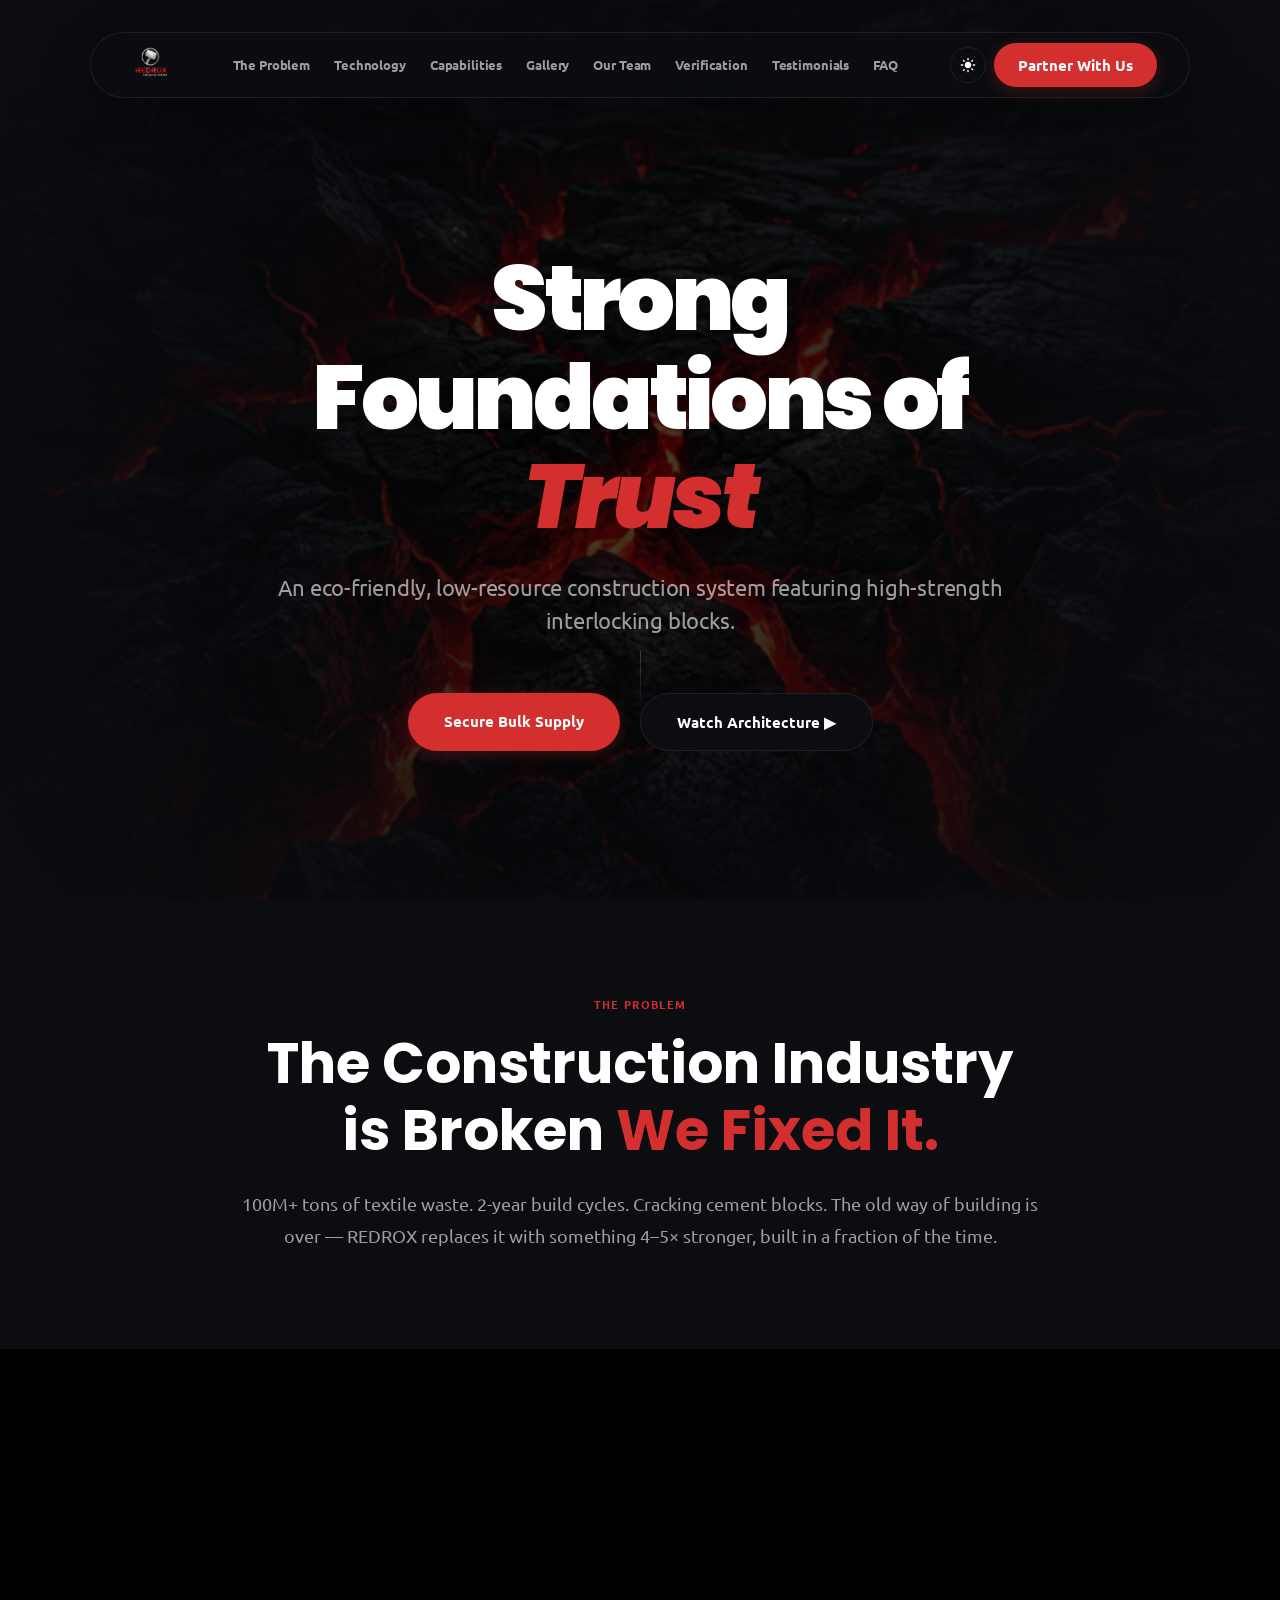
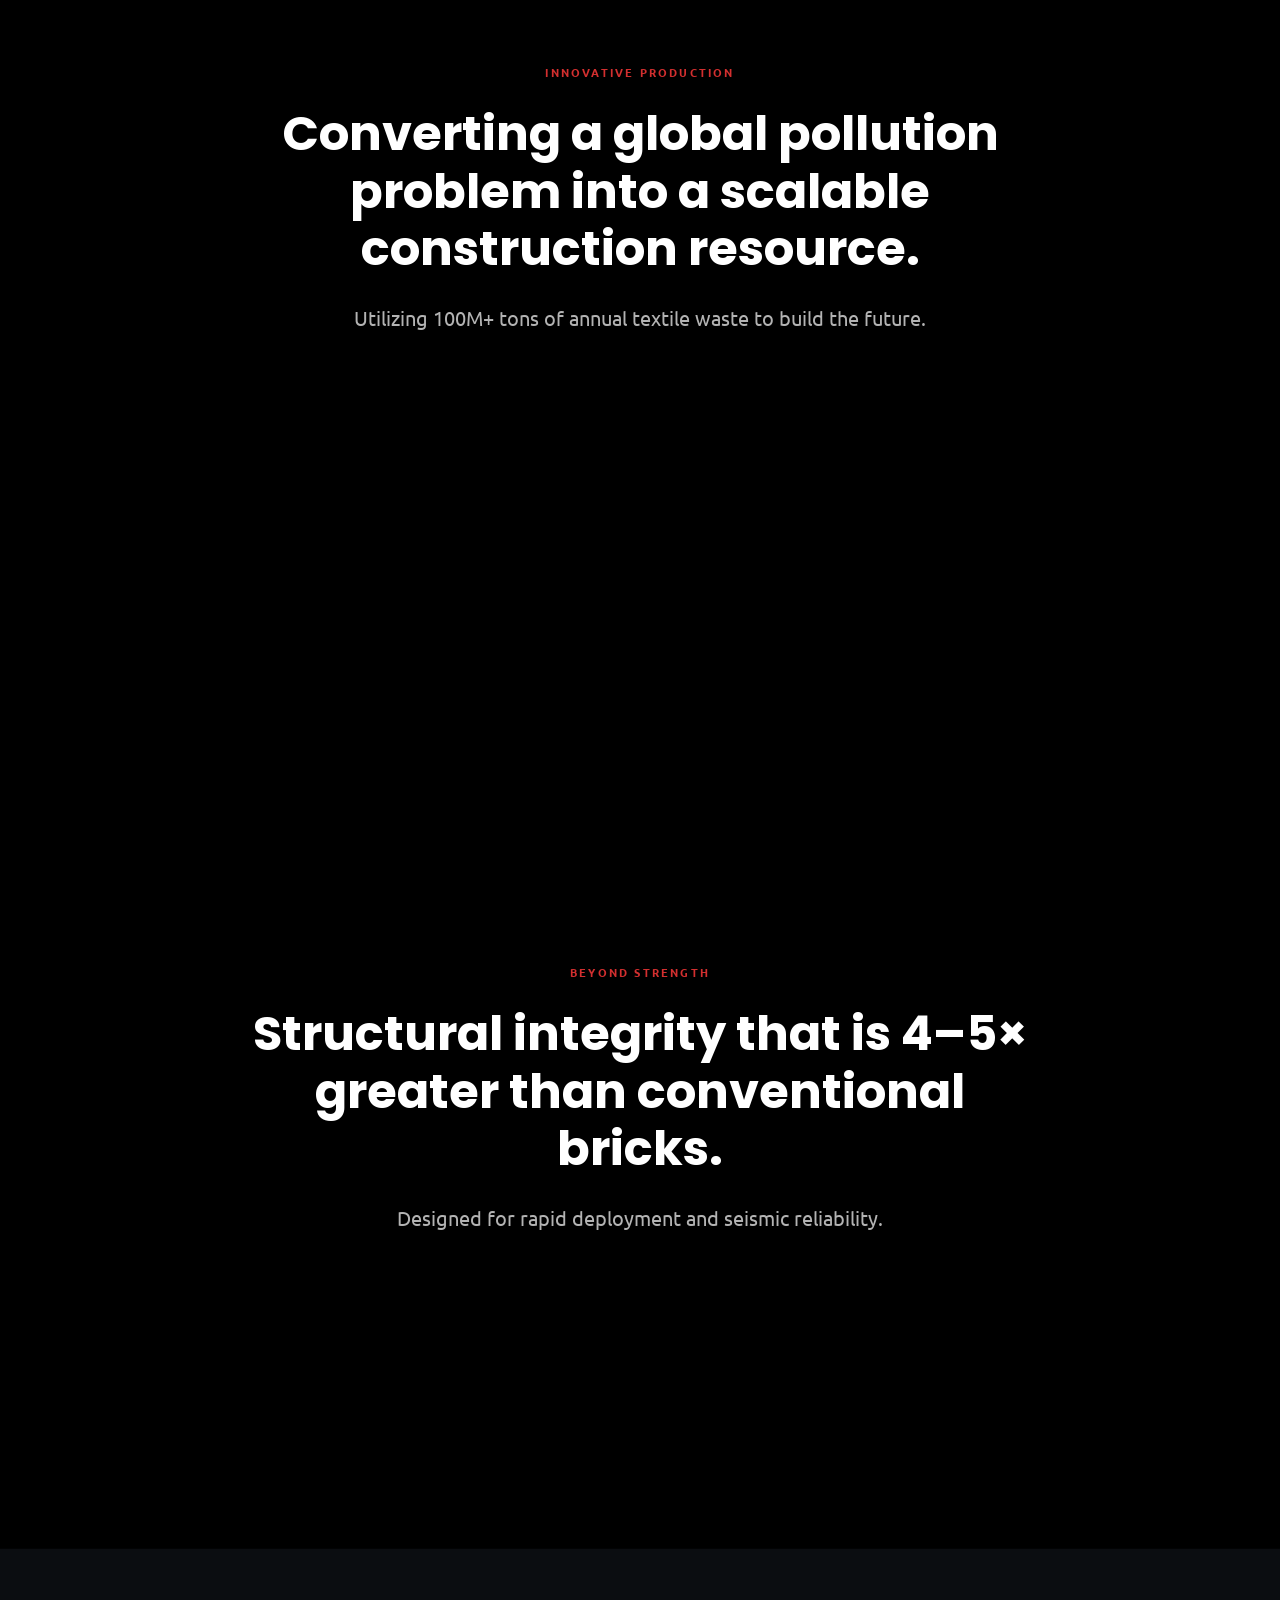
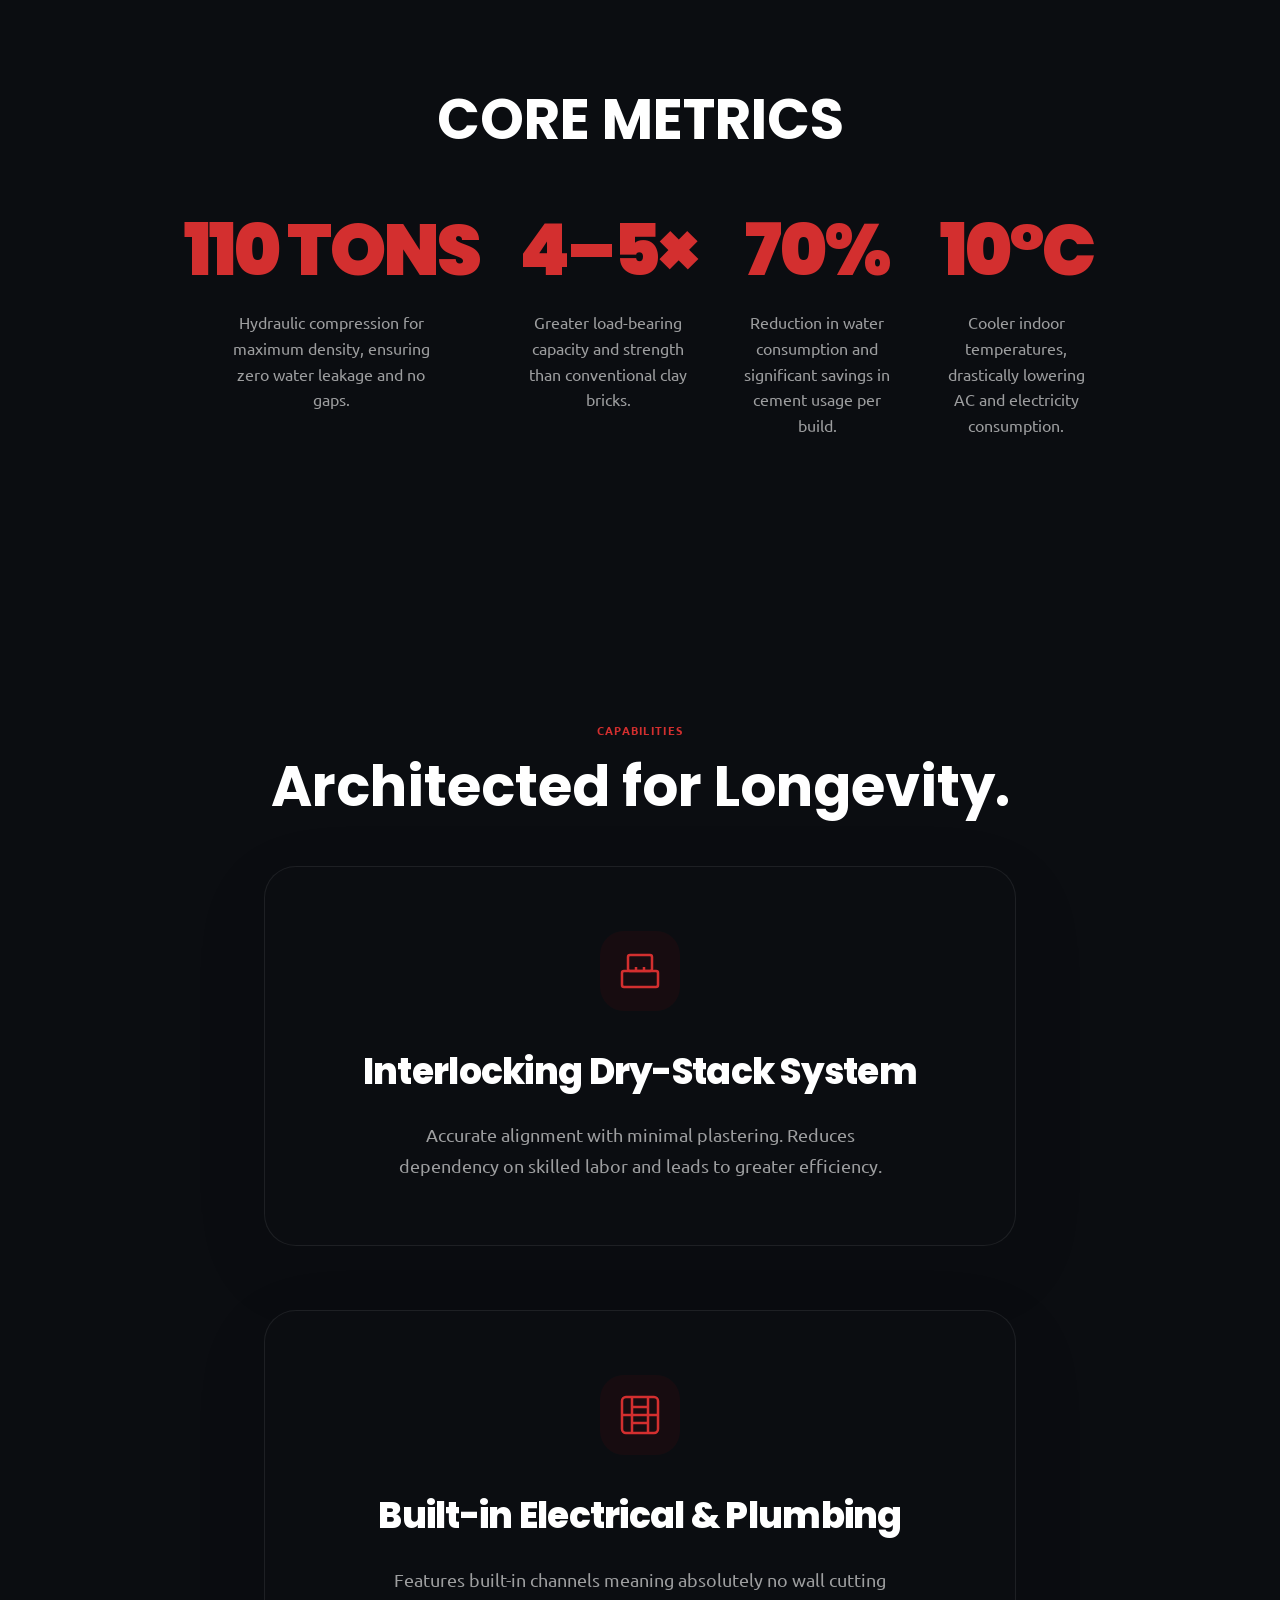
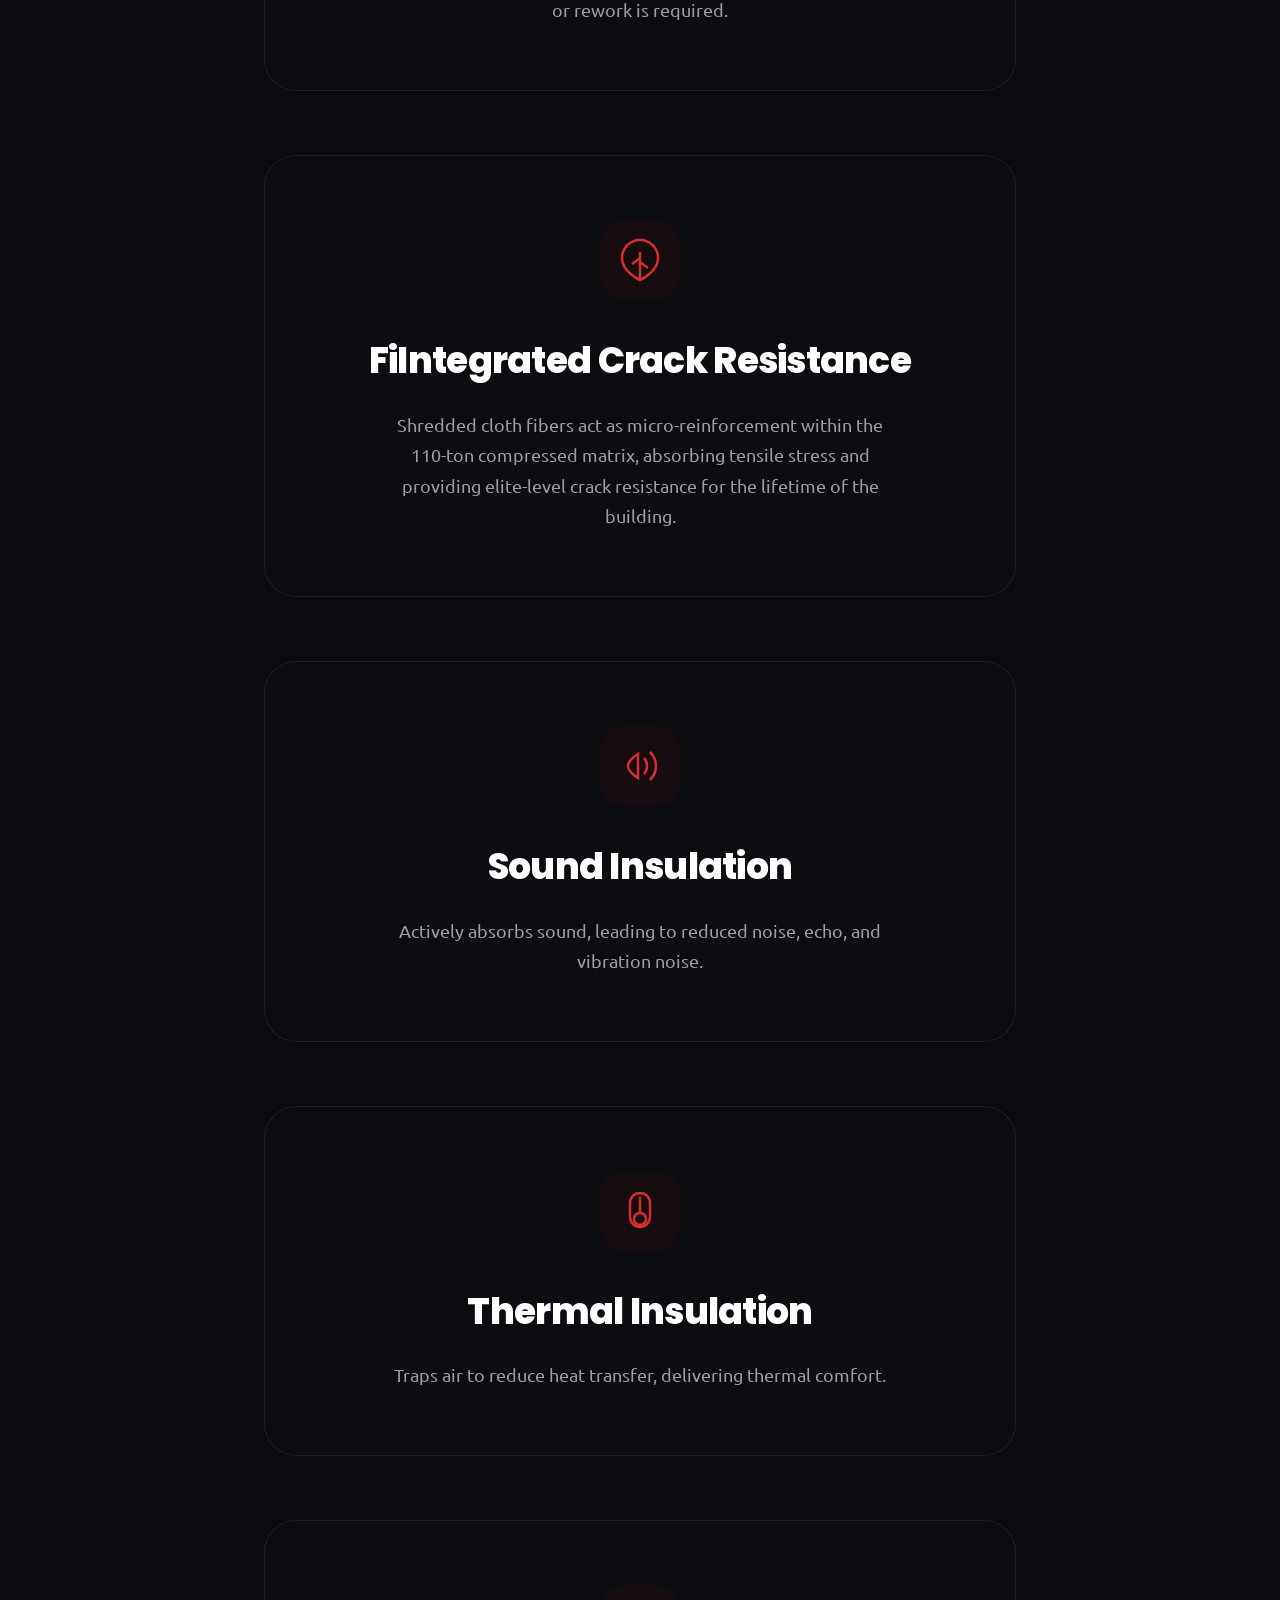
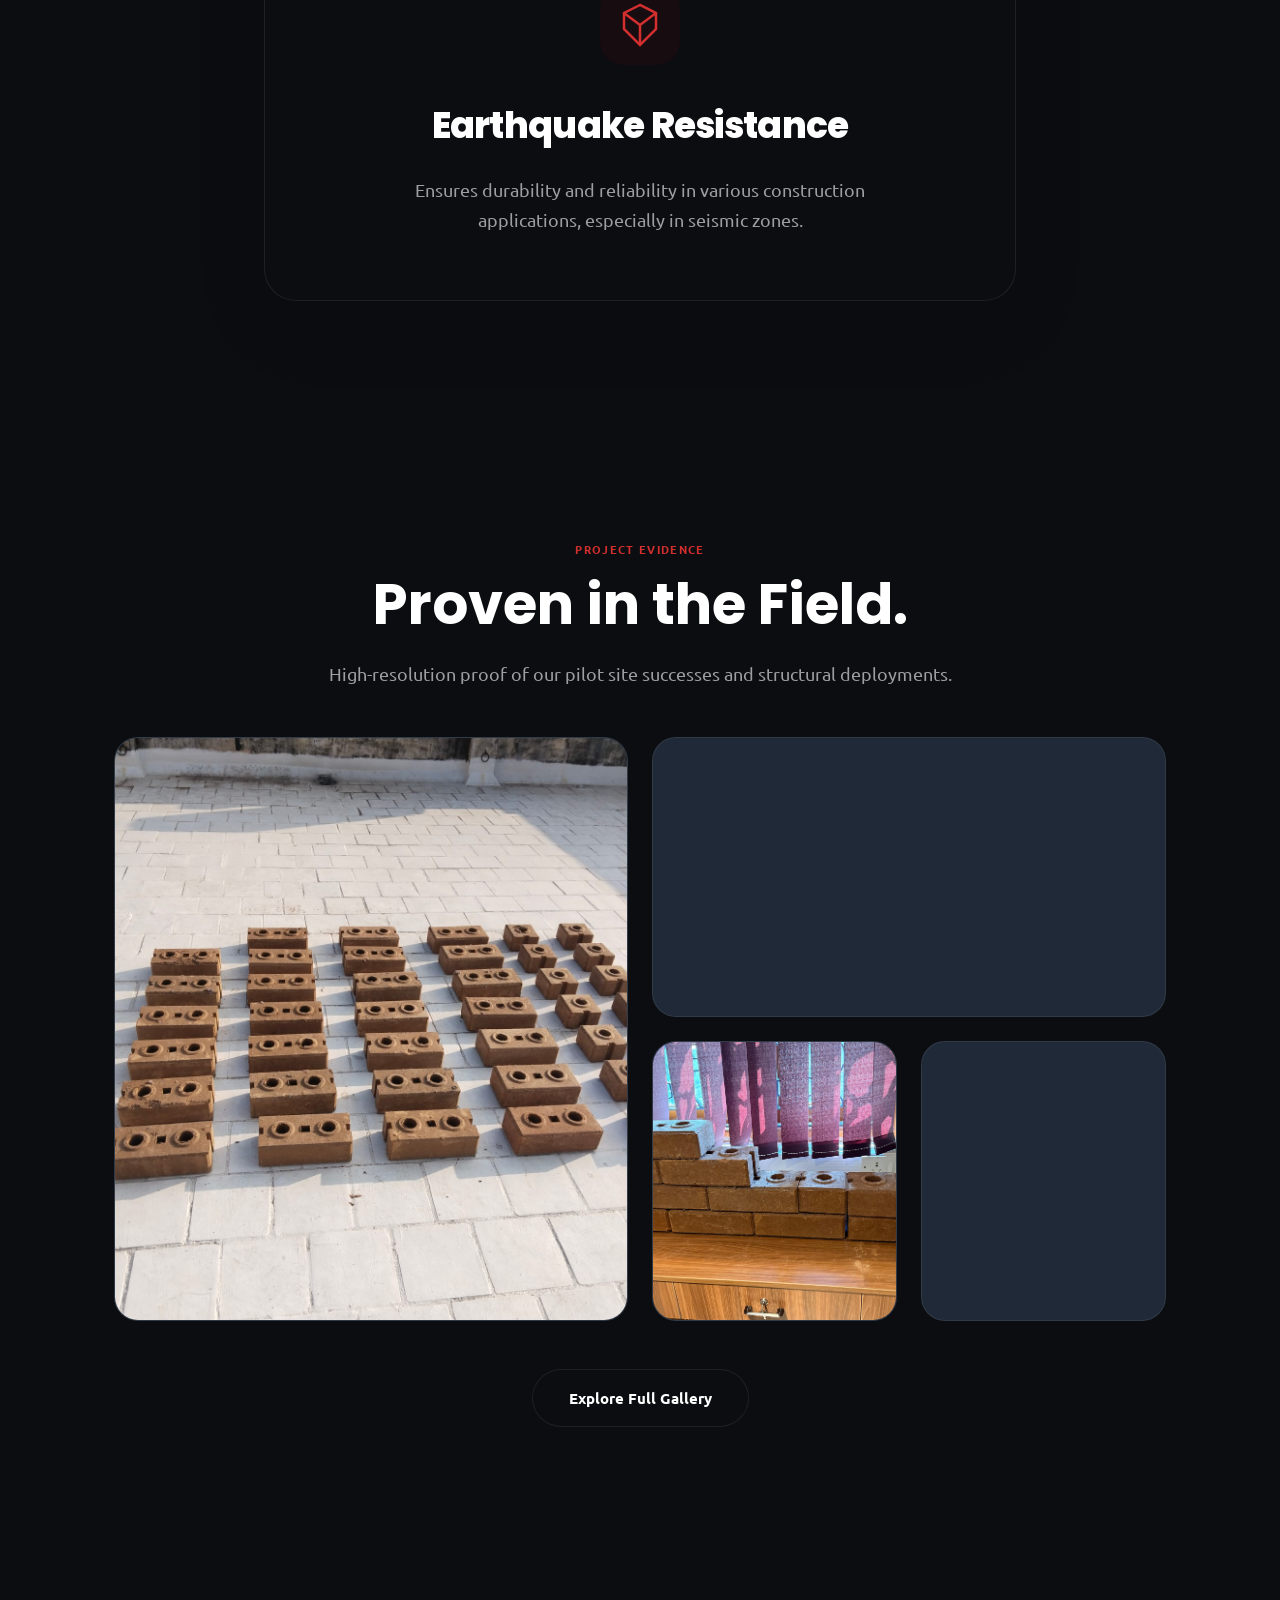
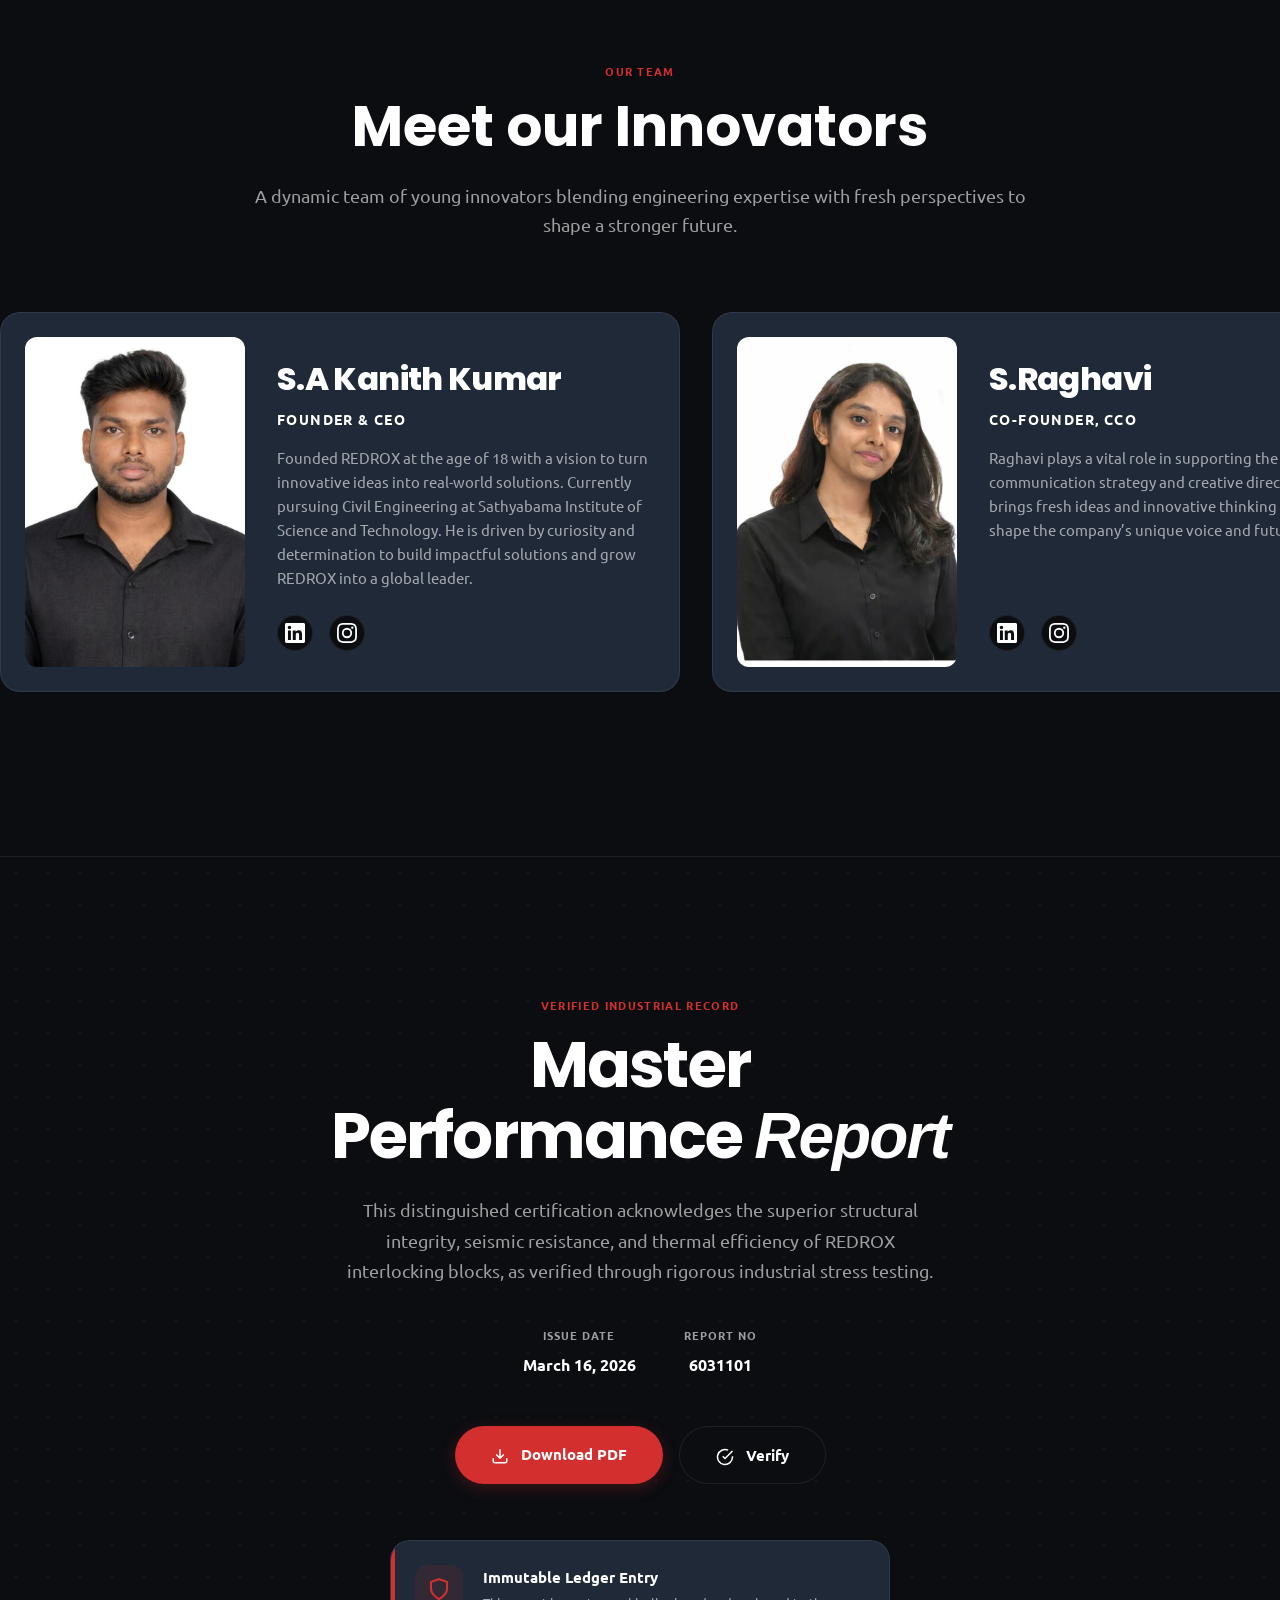
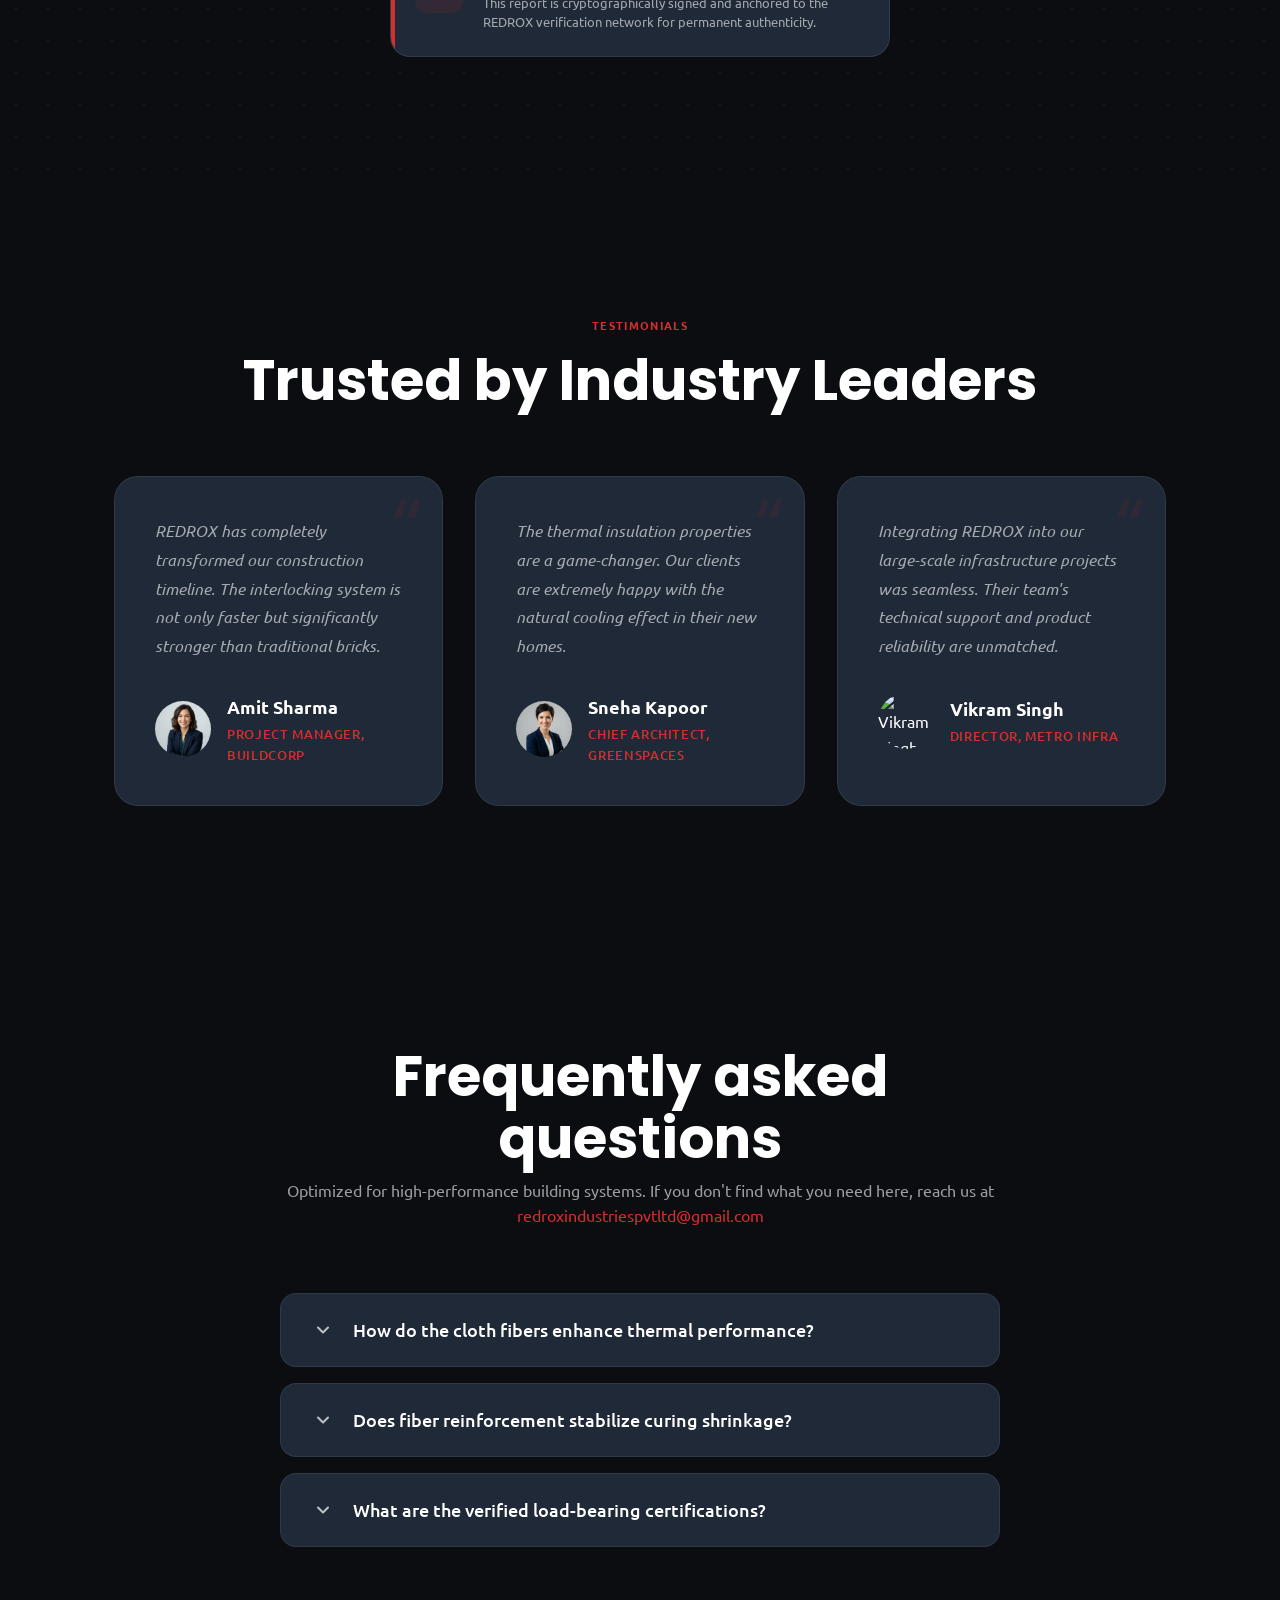
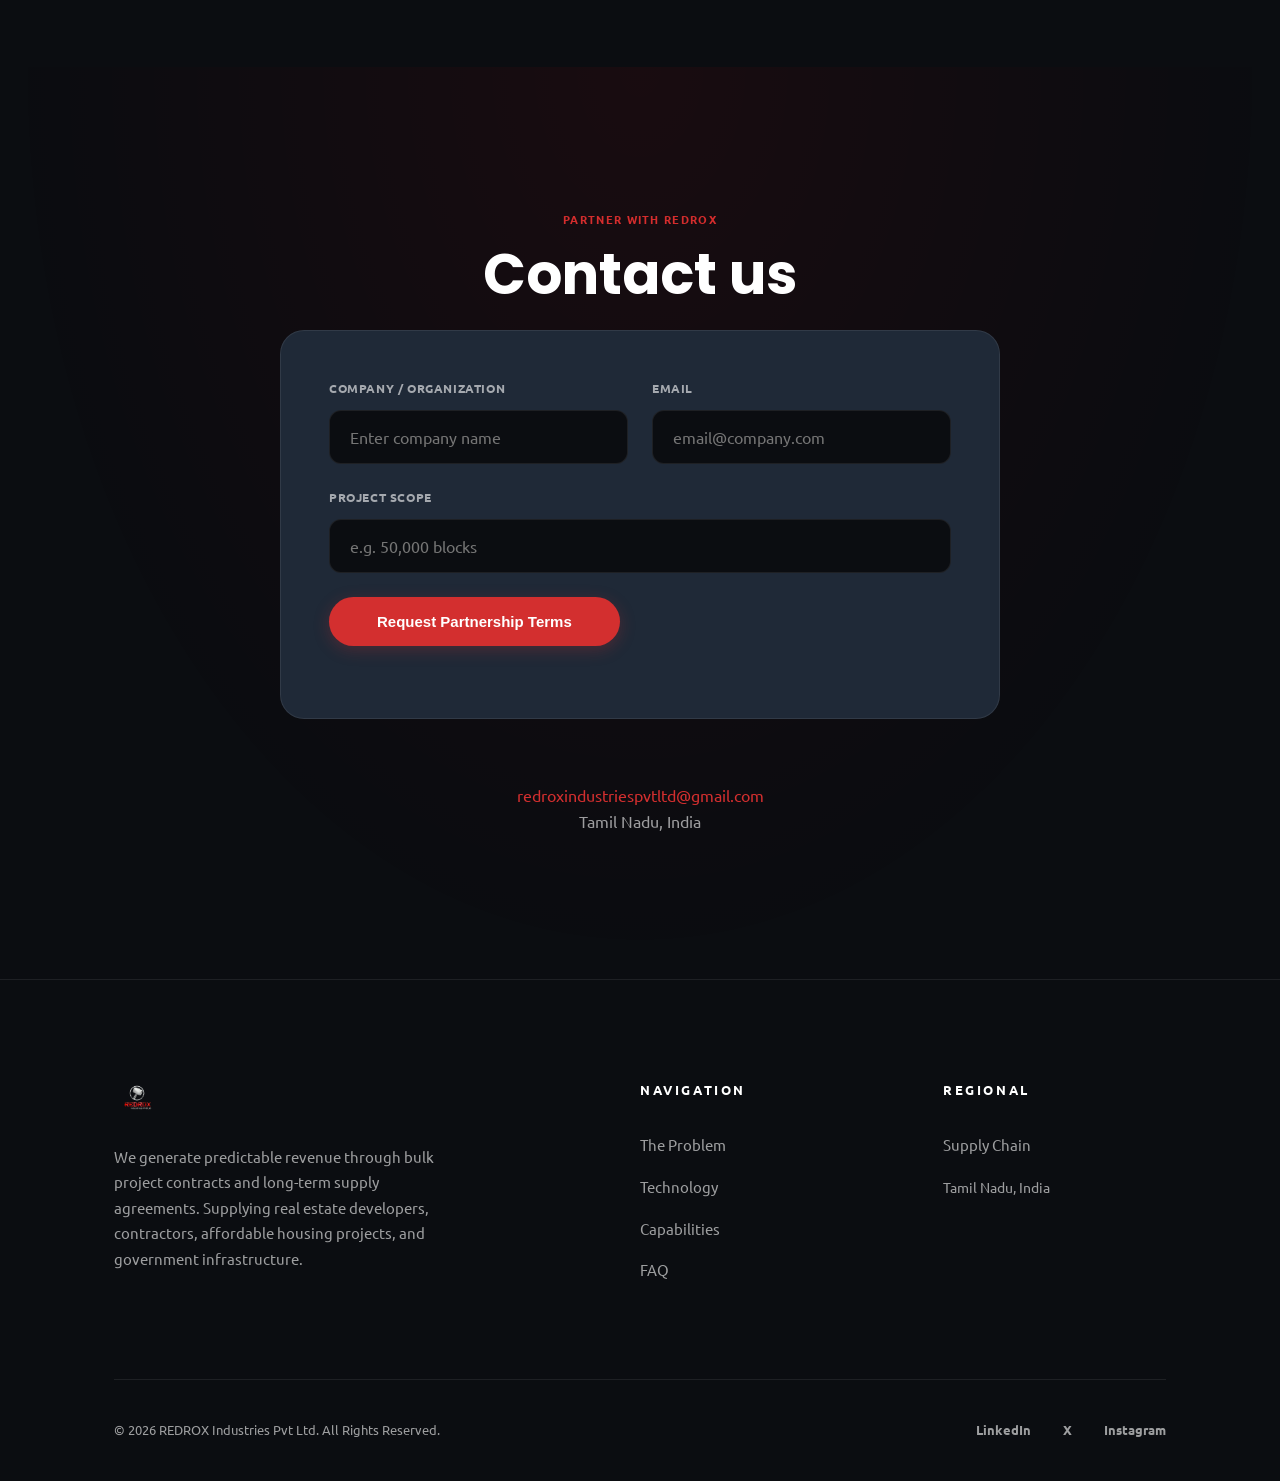
==== commit 21fb9bea: "Updated Changes" ====
--- a/index.html
+++ b/index.html
@@ -1,4 +1,4 @@
-﻿<!DOCTYPE html>
+<!DOCTYPE html>
 <html lang="en">
 
 <head>
@@ -59,6 +59,7 @@
             <a href="#features">Capabilities</a>
             <a href="gallery.html">Gallery</a>
             <a href="#team">Our Team</a>
+            <a href="#accreditation">Verification</a>
             <a href="#testimonials">Testimonials</a>
             <a href="#faq">FAQ</a>
         </div>
@@ -90,6 +91,7 @@
         <a href="#features">Capabilities</a>
         <a href="gallery.html">Gallery</a>
         <a href="#team">Our Team</a>
+        <a href="#accreditation">Verification</a>
         <a href="#testimonials">Testimonials</a>
         <a href="#faq">FAQ</a>
         <a href="#contact" class="btn-primary" style="text-align: center;">Procure Now</a>
@@ -662,6 +664,59 @@
                                 </svg>
                             </a>
                         </div>
+                    </div>
+                </div>
+            </div>
+        </div>
+    </section>
+
+    <!-- [9.2] ACCREDITATION & TESTING SECTION -->
+    <section class="section accreditation" id="accreditation">
+        <div class="container container-md">
+            <div class="accreditation-centered" data-aos="fade-up">
+                <div class="section-label text-red">VERIFIED INDUSTRIAL RECORD</div>
+                <h2 class="h-accreditation">Master <br>Performance <span class="italic">Report</span></h2>
+                <p class="accreditation-desc">
+                    This distinguished certification acknowledges the superior structural integrity, seismic resistance, 
+                    and thermal efficiency of REDROX interlocking blocks, as verified through rigorous industrial stress testing.
+                </p>
+
+                <div class="accreditation-meta">
+                    <div class="meta-item">
+                        <span class="meta-label">ISSUE DATE</span>
+                        <span class="meta-value">March 16, 2026</span>
+                    </div>
+                    <div class="meta-item">
+                        <span class="meta-label">REPORT NO</span>
+                        <span class="meta-value">6031101</span>
+                    </div>
+                </div>
+
+                <div class="accreditation-btns">
+                    <a href="TESTING%20REPORT.pdf" target="_blank" class="btn-primary btn-large">
+                        <svg viewBox="0 0 24 24" fill="none" stroke="currentColor" stroke-width="2" style="width:18px; height:18px; margin-right:8px; vertical-align:middle;">
+                            <path d="M21 15v4a2 2 0 0 1-2 2H5a2 2 0 0 1-2-2v-4M7 10l5 5 5-5M12 15V3"/>
+                        </svg>
+                        Download PDF
+                    </a>
+                    <a href="#contact" class="btn-secondary btn-large">
+                        <svg viewBox="0 0 24 24" fill="none" stroke="currentColor" stroke-width="2" style="width:18px; height:18px; margin-right:8px; vertical-align:middle;">
+                            <path d="M22 11.08V12a10 10 0 1 1-5.93-9.14"/>
+                            <polyline points="22 4 12 14.01 9 11.01"/>
+                        </svg>
+                        Verify
+                    </a>
+                </div>
+
+                <div class="ledger-box">
+                    <div class="ledger-icon">
+                        <svg viewBox="0 0 24 24" fill="none" stroke="var(--accent)" stroke-width="2">
+                            <path d="M12 22s8-4 8-10V5l-8-3-8 3v7c0 6 8 10 8 10z"/>
+                        </svg>
+                    </div>
+                    <div class="ledger-text">
+                        <strong>Immutable Ledger Entry</strong>
+                        <p>This report is cryptographically signed and anchored to the REDROX verification network for permanent authenticity.</p>
                     </div>
                 </div>
             </div>
--- a/style.css
+++ b/style.css
@@ -419,6 +419,79 @@
 /* FAQ - MODERN REDESIGN */
 .faq { background: var(--primary) !important; color: var(--secondary); padding: 120px 0; transition: background-color 0.3s; }
 
+/* ACCREDITATION & TESTING SECTION - ADDED */
+.accreditation { 
+    background: var(--primary); 
+    padding: 140px 0; 
+    border-top: 1px solid var(--border); 
+    overflow: hidden; 
+    position: relative;
+    /* Dotted Pattern from reference */
+    background-image: radial-gradient(rgba(255,255,255,0.05) 1px, transparent 1px);
+    background-size: 32px 32px;
+}
+[data-theme="light"] .accreditation {
+    background-image: radial-gradient(rgba(0,0,0,0.05) 1px, transparent 1px);
+}
+.accreditation-centered { 
+    max-width: 800px; 
+    margin: 0 auto; 
+    text-align: center; 
+    display: flex; 
+    flex-direction: column; 
+    align-items: center; 
+}
+.h-accreditation { font-size: 64px; margin-bottom: 24px; color: var(--secondary); letter-spacing: -0.03em; }
+.accreditation-desc { font-size: 18px; color: var(--text-muted); line-height: 1.7; margin-bottom: 40px; max-width: 600px; }
+
+.accreditation-meta { display: flex; justify-content: center; gap: 48px; margin-bottom: 48px; width: 100%; }
+.meta-label { display: block; font-size: 11px; font-weight: 700; color: var(--text-muted); text-transform: uppercase; letter-spacing: 0.1em; margin-bottom: 8px; }
+.meta-value { display: block; font-size: 16px; font-weight: 600; color: var(--secondary); }
+
+.accreditation-btns { display: flex; justify-content: center; gap: 16px; margin-bottom: 56px; width: 100%; }
+
+.ledger-box { 
+    display: flex; 
+    gap: 20px; 
+    background: var(--ui-30); 
+    border: 1px solid var(--border); 
+    padding: 24px; 
+    border-radius: 20px; 
+    max-width: 500px;
+    position: relative;
+    overflow: hidden;
+    text-align: left;
+}
+.ledger-box::after {
+    content: '';
+    position: absolute;
+    top: 0; left: 0; width: 4px; height: 100%;
+    background: var(--accent);
+}
+.ledger-icon { 
+    width: 48px; height: 48px; 
+    background: rgba(211, 47, 47, 0.1); 
+    border-radius: 12px; 
+    display: flex; align-items: center; justify-content: center; 
+    flex-shrink: 0; 
+}
+.ledger-icon svg { width: 24px; height: 24px; }
+.ledger-text strong { display: block; font-size: 15px; color: var(--secondary); margin-bottom: 4px; }
+.ledger-text p { font-size: 13px; color: var(--text-muted); margin: 0; line-height: 1.5; }
+
+/* Cert Preview Styling */
+.accreditation-preview { position: relative; }
+@media (max-width: 1024px) {
+    .h-accreditation { font-size: 48px; }
+}
+
+@media (max-width: 900px) {
+    .accreditation-centered { padding: 0 24px; }
+    .accreditation-meta { flex-direction: column; gap: 24px; align-items: center; }
+    .accreditation-btns { flex-direction: column; width: 100%; }
+    .accreditation-btns a { width: 100%; }
+}
+
 /* TESTIMONIALS SECTION - ADDED */
 .testimonials { background: var(--bg-60); padding: 120px 0; }
 .testimonials-grid { display: grid; grid-template-columns: repeat(3, 1fr); gap: 32px; margin-top: 64px; }
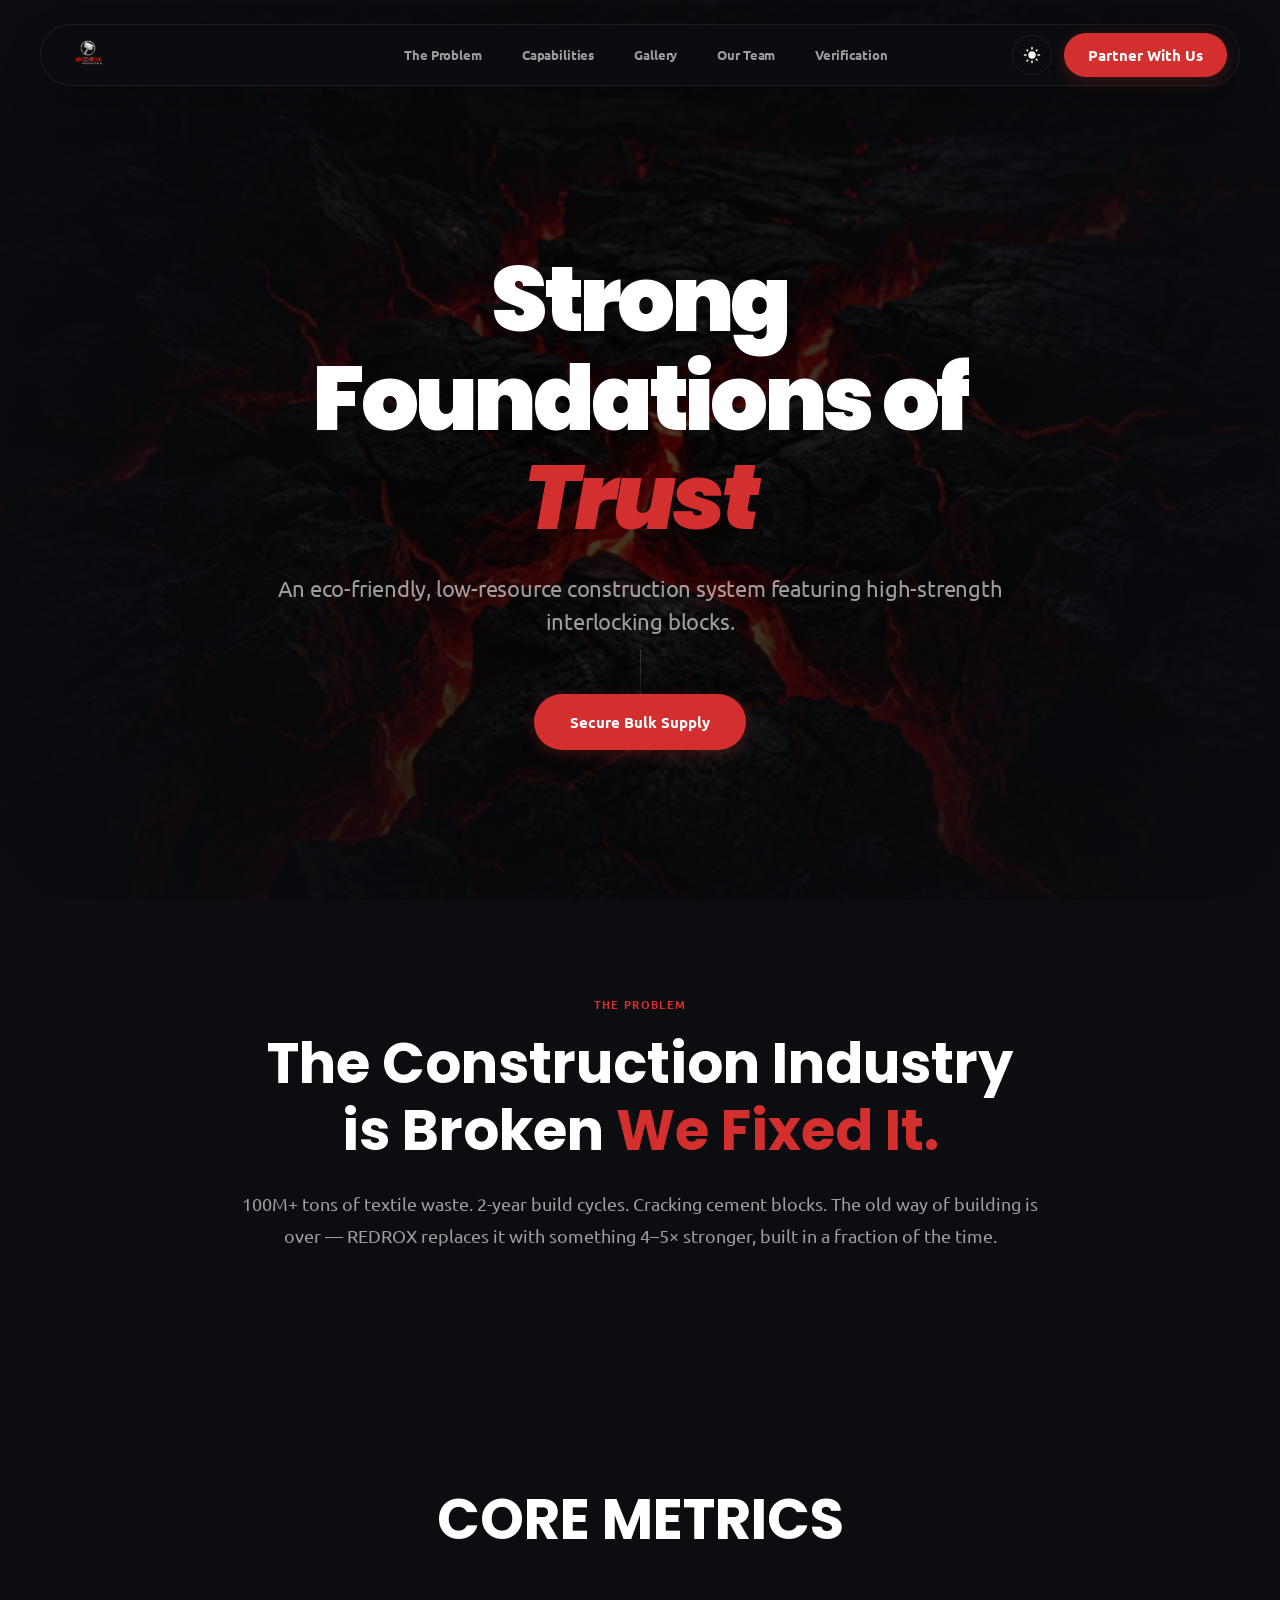
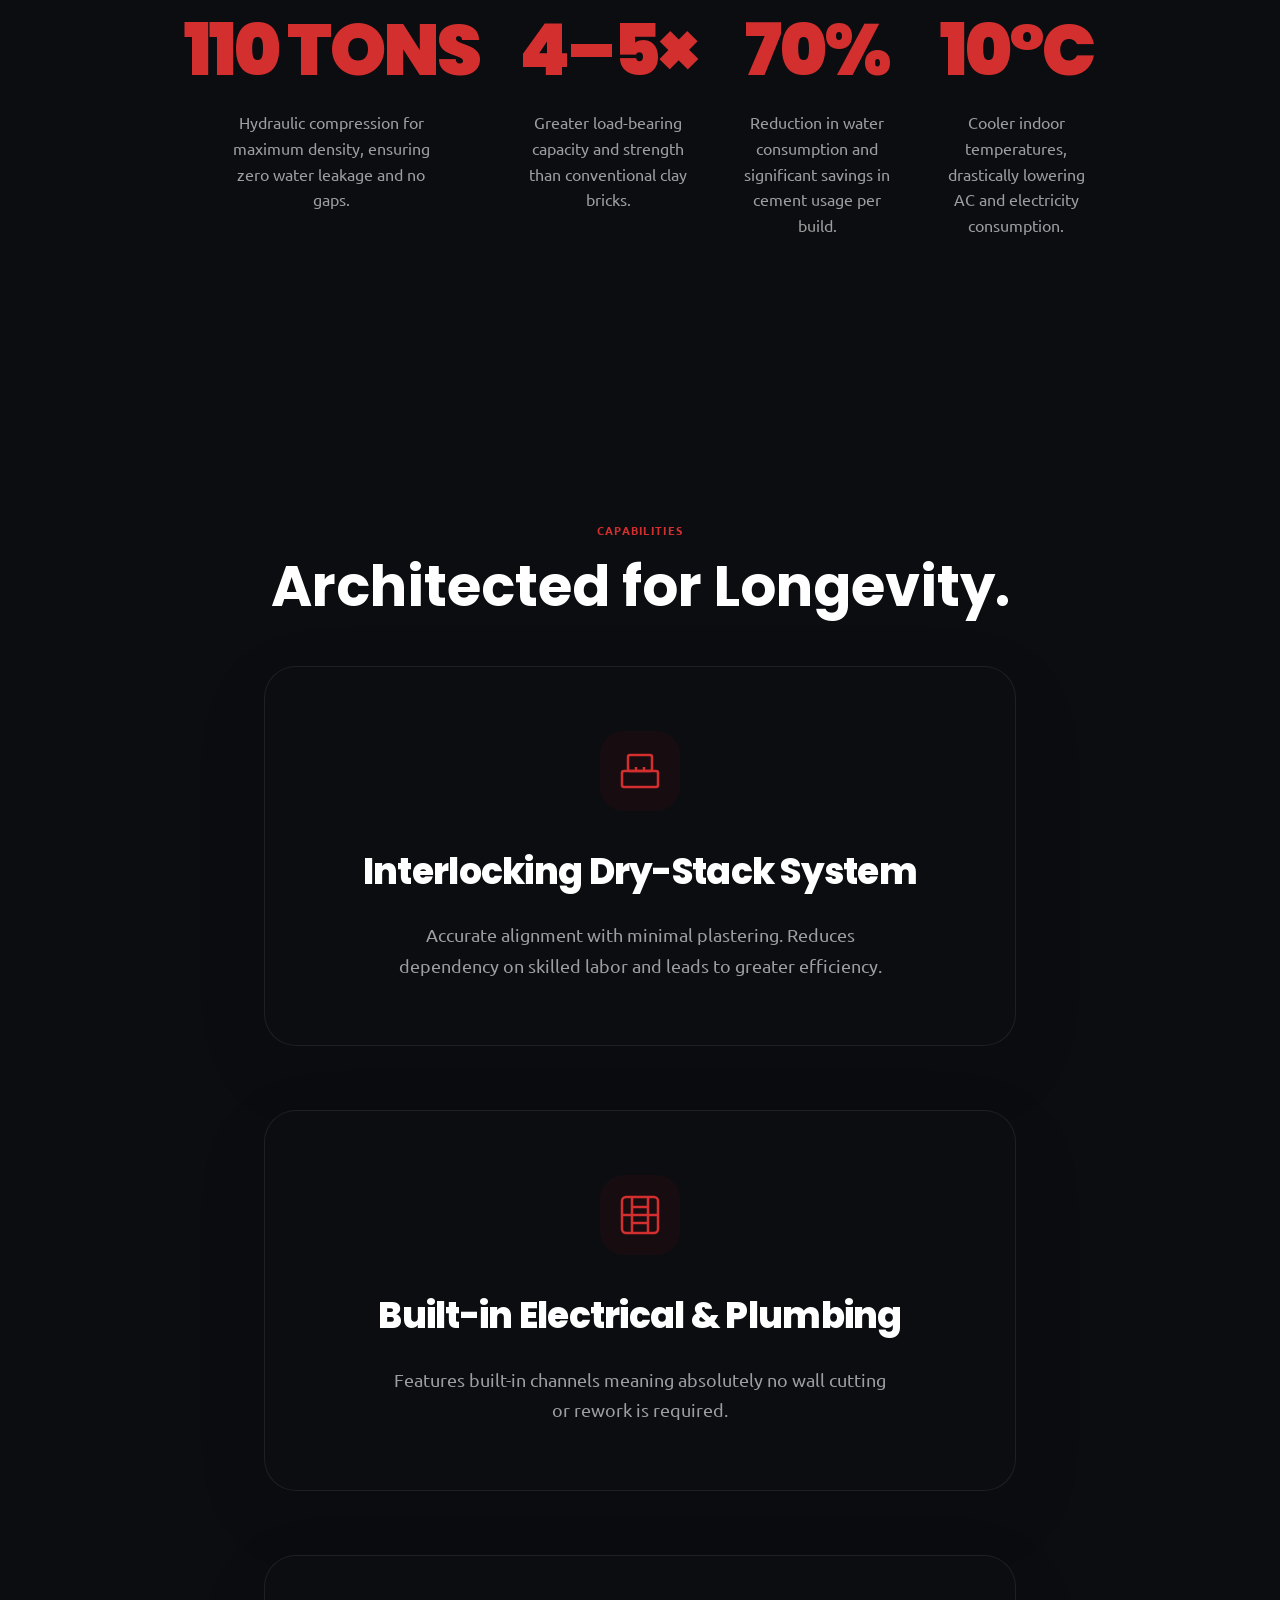
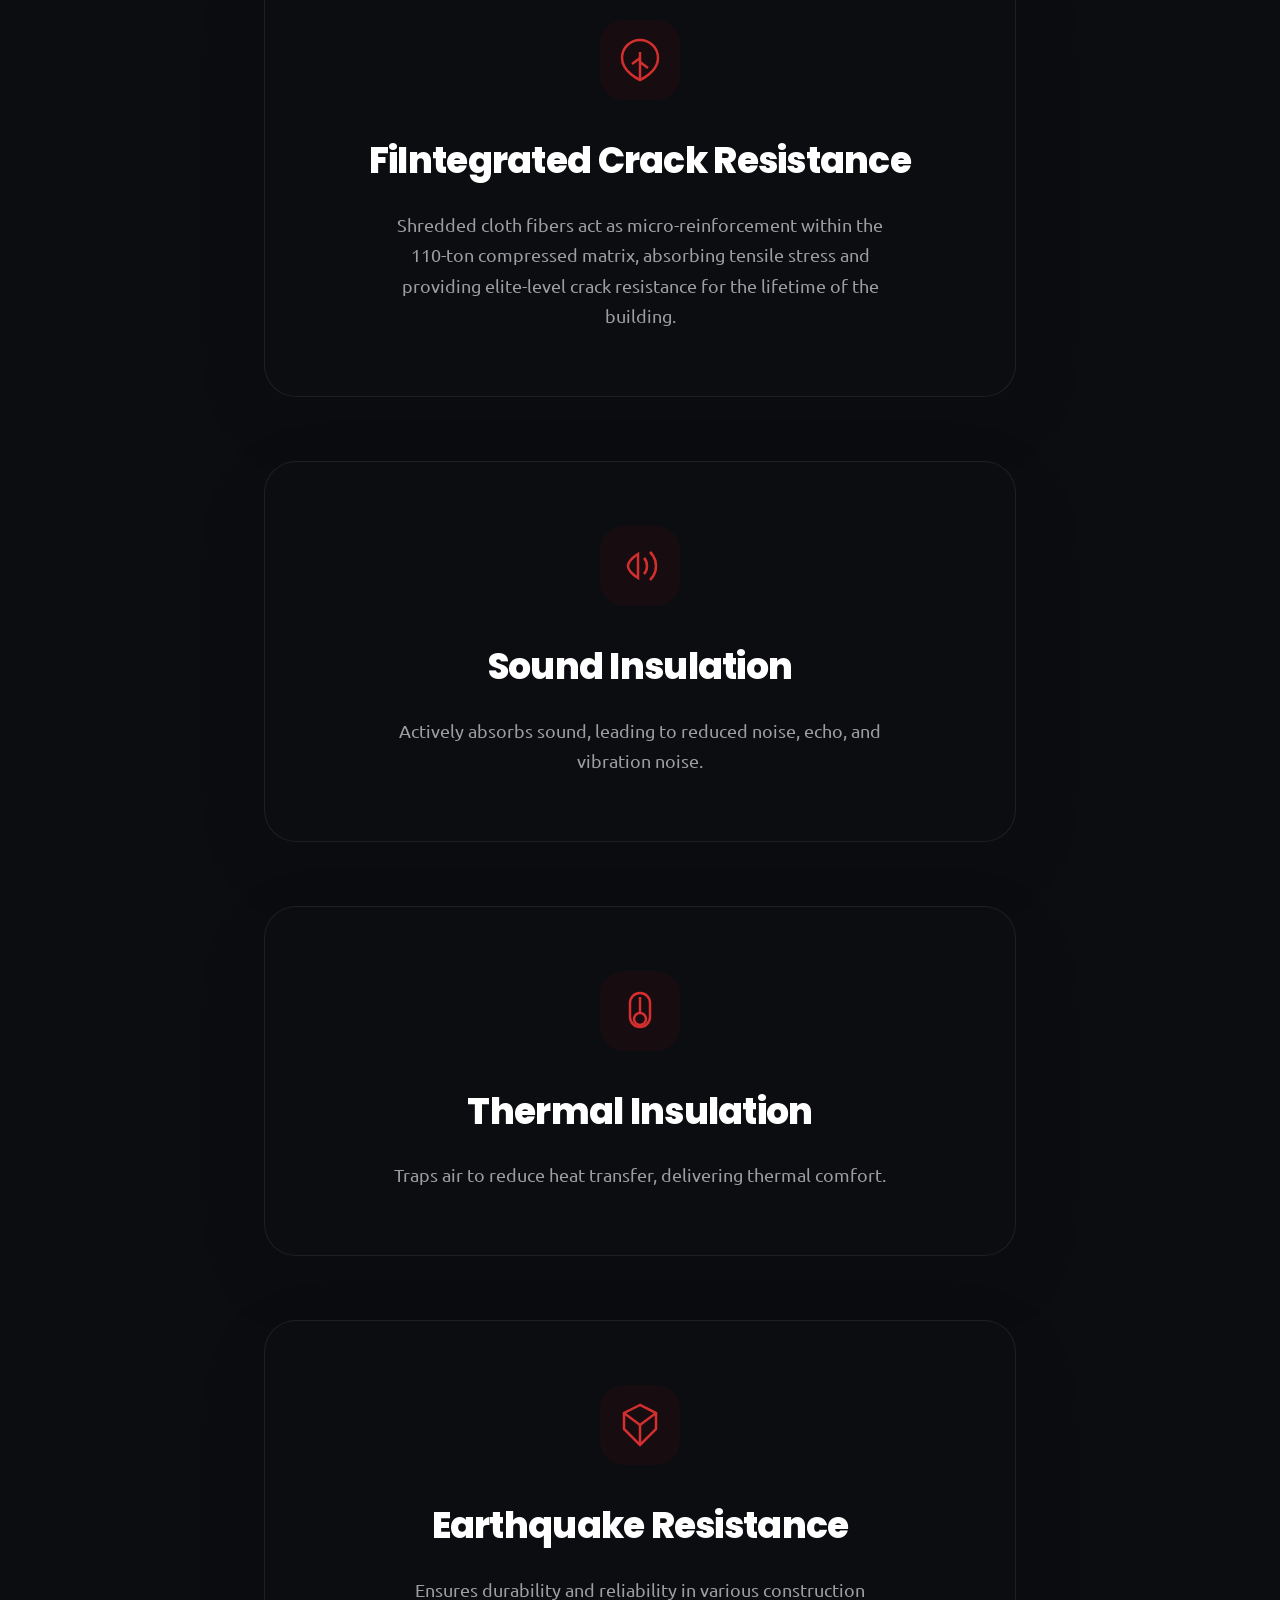
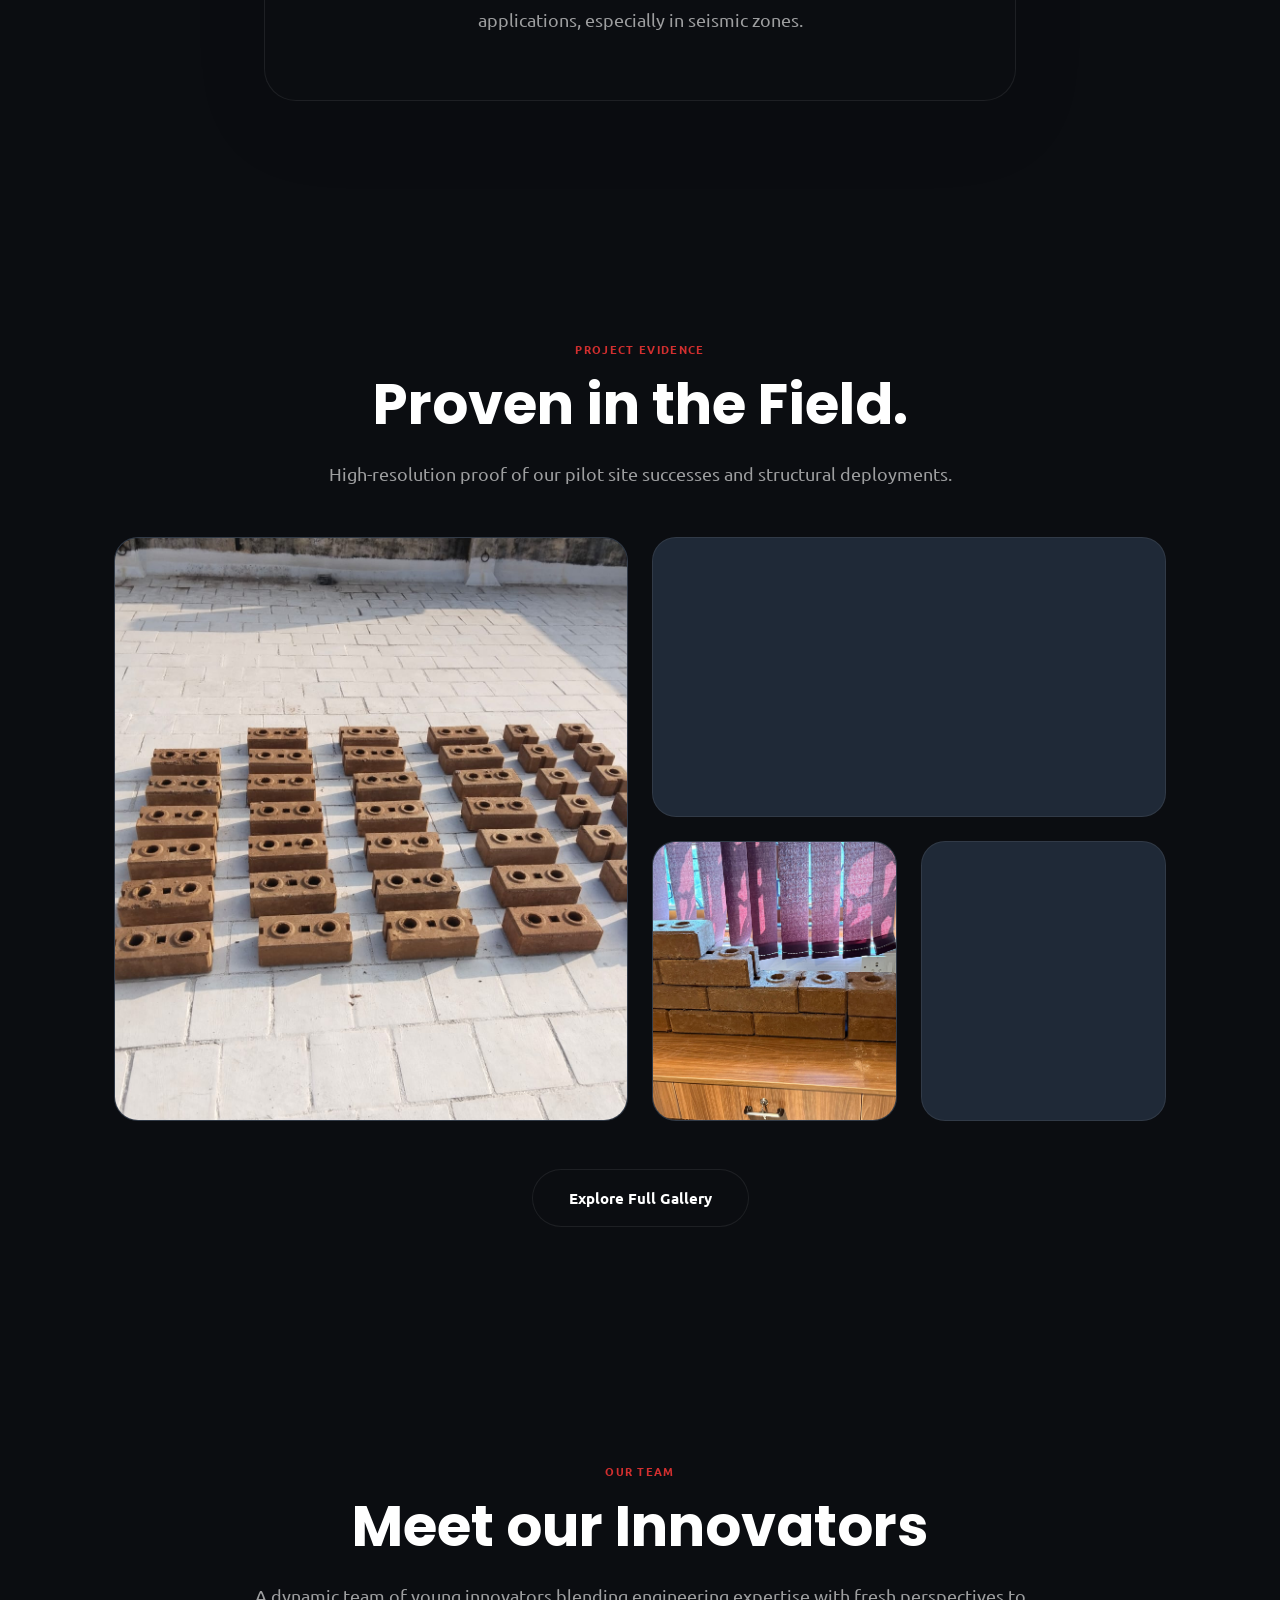
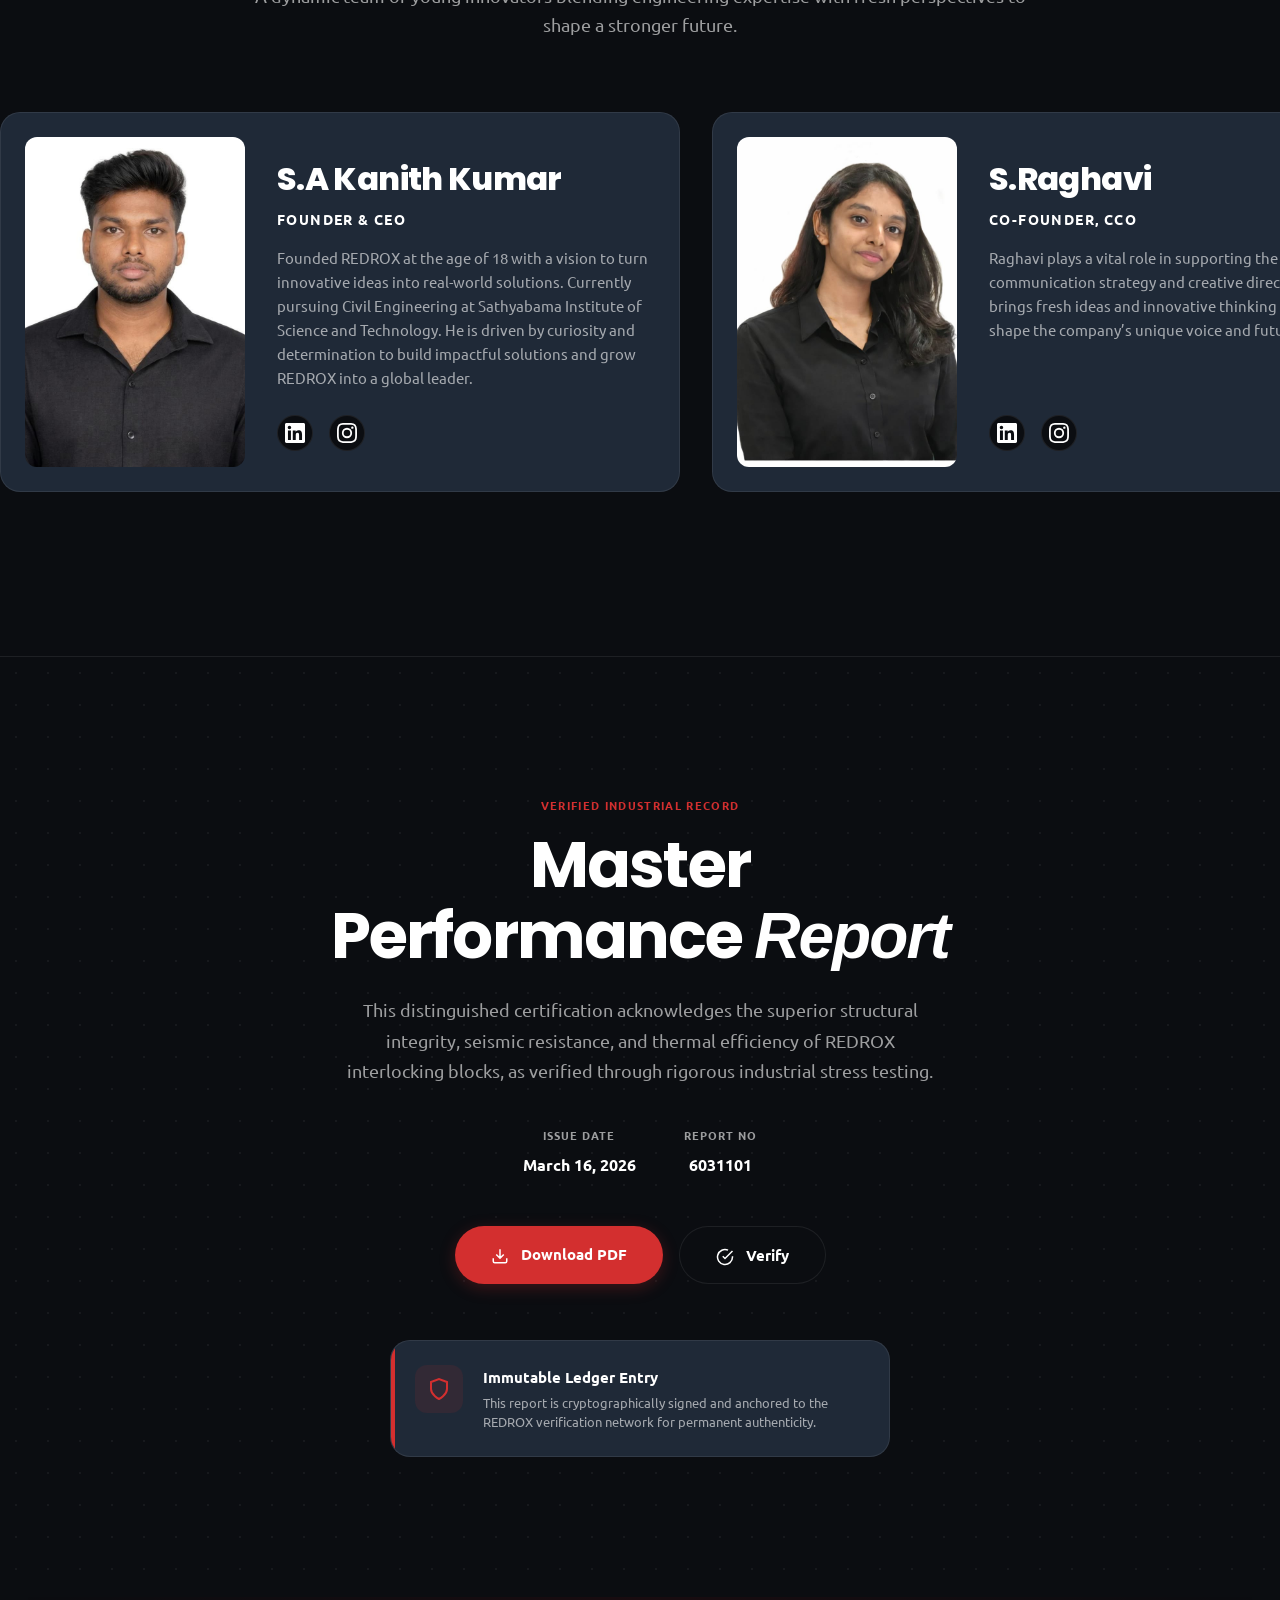
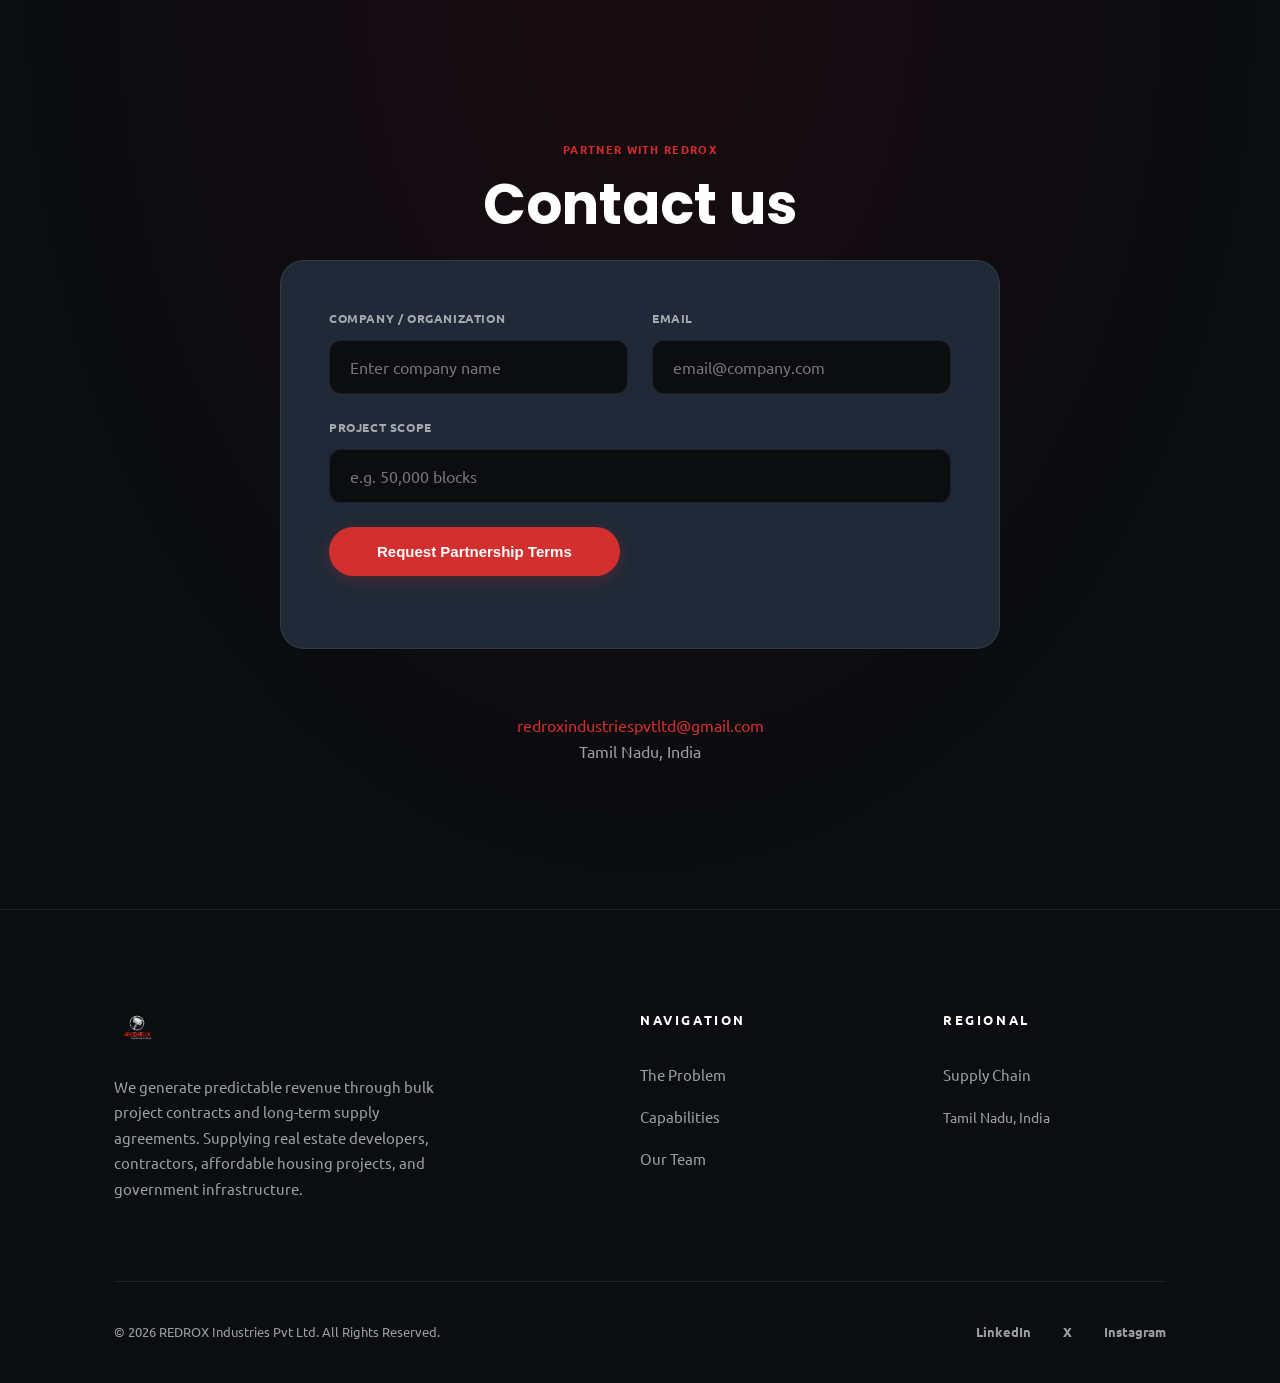
==== commit a46f1466: "Updated Changes" ====
--- a/index.html
+++ b/index.html
@@ -55,13 +55,10 @@
 
         <div class="nav-center">
             <a href="#problem">The Problem</a>
-            <a href="#tech">Technology</a>
             <a href="#features">Capabilities</a>
             <a href="gallery.html">Gallery</a>
             <a href="#team">Our Team</a>
             <a href="#accreditation">Verification</a>
-            <a href="#testimonials">Testimonials</a>
-            <a href="#faq">FAQ</a>
         </div>
 
         <div class="nav-right">
@@ -87,13 +84,10 @@
     <!-- Mobile Navigation Overlay -->
     <div class="mobile-menu" id="mobileMenu">
         <a href="#problem">The Shift</a>
-        <a href="#tech">Technology</a>
         <a href="#features">Capabilities</a>
         <a href="gallery.html">Gallery</a>
         <a href="#team">Our Team</a>
         <a href="#accreditation">Verification</a>
-        <a href="#testimonials">Testimonials</a>
-        <a href="#faq">FAQ</a>
         <a href="#contact" class="btn-primary" style="text-align: center;">Procure Now</a>
     </div>
 
@@ -108,7 +102,6 @@
             </p>
             <div class="cta-row" data-aos="fade-up" data-aos-duration="1000" data-aos-delay="400">
                 <a href="#contact" class="btn-primary btn-large">Secure Bulk Supply</a>
-                <a href="#tech" class="btn-secondary btn-large">Watch Architecture &#x25B6;</a>
             </div>
             <div class="scroll-indicator-wrap" data-aos="fade-up" data-aos-duration="1000" data-aos-delay="600">
                 <div class="scroll-indicator" aria-hidden="true"></div>
@@ -131,30 +124,7 @@
         </div>
     </section>
 
-    <!-- [5] BACKGROUND NARRATIVE VIDEO -->
-    <section class="video-hero-container" id="tech">
-        <div class="video-fixed-bg">
-            <video id="loopVideo" muted playsinline autoplay>
-                <source src="videos/1.mp4" type="video/mp4">
-                Your browser does not support the video tag.
-            </video>
-            <div class="video-scrim"></div>
-        </div>
-
-        <div class="narrative-content">
-            <div class="content-block" data-aos="fade-up">
-                <span class="label-red">INNOVATIVE PRODUCTION</span>
-                <h2>Converting a global pollution problem into a scalable construction resource.</h2>
-                <p>Utilizing 100M+ tons of annual textile waste to build the future.</p>
-            </div>
-
-            <div class="content-block" data-aos="fade-up">
-                <span class="label-red">BEYOND STRENGTH</span>
-                <h2>Structural integrity that is 4–5× greater than conventional bricks.</h2>
-                <p>Designed for rapid deployment and seismic reliability.</p>
-            </div>
-        </div>
-    </section>
+
 
     <!-- [6] CORE METRICS -->
     <section class="section stats" id="stats">
@@ -723,123 +693,7 @@
         </div>
     </section>
 
-    <!-- [9.5] TESTIMONIALS SECTION -->
-    <section class="section testimonials" id="testimonials">
-        <div class="container">
-            <div class="section-label text-red text-center">TESTIMONIALS</div>
-            <h2 class="text-center" data-aos="fade-up">Trusted by Industry Leaders</h2>
-            <div class="testimonials-grid mt-48">
-                <!-- Testimonial 1 -->
-                <div class="testi-card" data-aos="fade-up" data-aos-delay="100">
-                    <div class="testi-quote">“</div>
-                    <p class="testi-text">REDROX has completely transformed our construction timeline. The interlocking
-                        system is not only faster but significantly stronger than traditional bricks.</p>
-                    <div class="testi-author">
-                        <img src="images/testimonial-1.png" alt="Amit Sharma">
-                        <div class="author-info">
-                            <div class="author-name">Amit Sharma</div>
-                            <div class="author-role">Project Manager, BuildCorp</div>
-                        </div>
-                    </div>
-                </div>
-                <!-- Testimonial 2 -->
-                <div class="testi-card" data-aos="fade-up" data-aos-delay="200">
-                    <div class="testi-quote">“</div>
-                    <p class="testi-text">The thermal insulation properties are a game-changer. Our clients are
-                        extremely happy with the natural cooling effect in their new homes.</p>
-                    <div class="testi-author">
-                        <img src="images/testimonial-2.png" alt="Sneha Kapoor">
-                        <div class="author-info">
-                            <div class="author-name">Sneha Kapoor</div>
-                            <div class="author-role">Chief Architect, GreenSpaces</div>
-                        </div>
-                    </div>
-                </div>
-                <!-- Testimonial 3 (Extra) -->
-                <div class="testi-card" data-aos="fade-up" data-aos-delay="300">
-                    <div class="testi-quote">“</div>
-                    <p class="testi-text">Integrating REDROX into our large-scale infrastructure projects was seamless.
-                        Their team's technical support and product reliability are unmatched.</p>
-                    <div class="testi-author">
-                        <img src="https://images.unsplash.com/photo-1560250097-0b93528c311a?q=80&w=800&auto=format&fit=crop"
-                            alt="Vikram Singh">
-                        <div class="author-info">
-                            <div class="author-name">Vikram Singh</div>
-                            <div class="author-role">Director, Metro Infra</div>
-                        </div>
-                    </div>
-                </div>
-            </div>
-        </div>
-    </section>
-
-    <!-- [10] TECHNICAL FAQ -->
-    <section class="section faq" id="faq">
-        <div class="container container-sm text-center">
-            <h2 data-aos="fade-up">Frequently asked questions</h2>
-            <p class="faq-subtitle" data-aos="fade-up" data-aos-delay="100">
-                Optimized for high-performance building systems. If you don't find what you need here, reach us at <a
-                    href="mailto:redroxindustriespvtltd@gmail.com">redroxindustriespvtltd@gmail.com</a>
-            </p>
-
-            <div class="faq-list mt-48">
-                <div class="faq-item" data-aos="fade-up" data-aos-delay="100">
-                    <button class="faq-btn">
-                        <span class="faq-icon" aria-hidden="true">
-                            <svg viewBox="0 0 24 24" fill="none" stroke="currentColor" stroke-width="2.5"
-                                stroke-linecap="round" stroke-linejoin="round">
-                                <polyline points="6 9 12 15 18 9"></polyline>
-                            </svg>
-                        </span>
-                        <span>How do the cloth fibers enhance thermal performance?</span>
-                    </button>
-                    <div class="faq-panel">
-                        <div class="faq-panel-inner">
-                            Embedded textile fibers introduce micro-air pockets within the masonry matrix. This creates
-                            a thermal break, significantly lowering the U-value and reducing indoor temperatures by up
-                            to 10°C compared to traditional clay bricks.
-                        </div>
-                    </div>
-                </div>
-                <div class="faq-item" data-aos="fade-up" data-aos-delay="200">
-                    <button class="faq-btn">
-                        <span class="faq-icon" aria-hidden="true">
-                            <svg viewBox="0 0 24 24" fill="none" stroke="currentColor" stroke-width="2.5"
-                                stroke-linecap="round" stroke-linejoin="round">
-                                <polyline points="6 9 12 15 18 9"></polyline>
-                            </svg>
-                        </span>
-                        <span>Does fiber reinforcement stabilize curing shrinkage?</span>
-                    </button>
-                    <div class="faq-panel">
-                        <div class="faq-panel-inner">
-                            Yes. During the cementitious curing process, fibers act as a multi-directional mesh. They
-                            absorb internal tensile stresses and bridge micro-cracks before they can propagate to the
-                            block's surface, ensuring long-term aesthetic and structural integrity.
-                        </div>
-                    </div>
-                </div>
-                <div class="faq-item" data-aos="fade-up" data-aos-delay="300">
-                    <button class="faq-btn">
-                        <span class="faq-icon" aria-hidden="true">
-                            <svg viewBox="0 0 24 24" fill="none" stroke="currentColor" stroke-width="2.5"
-                                stroke-linecap="round" stroke-linejoin="round">
-                                <polyline points="6 9 12 15 18 9"></polyline>
-                            </svg>
-                        </span>
-                        <span>What are the verified load-bearing certifications?</span>
-                    </button>
-                    <div class="faq-panel">
-                        <div class="faq-panel-inner">
-                            REDROX blocks are laboratory-tested to perform 4–5× better than standard masonry. They
-                            comfortably exceed IS 2185 standards, making them suitable for multi-story load-bearing
-                            applications without additional frame support.
-                        </div>
-                    </div>
-                </div>
-            </div>
-        </div>
-    </section>
+
 
     <!-- [11] B2B PROCUREMENT / CONTACT -->
     <section class="section contact" id="contact">
@@ -894,9 +748,8 @@
                     <h4>Navigation</h4>
                     <ul>
                         <li><a href="#problem">The Problem</a></li>
-                        <li><a href="#tech">Technology</a></li>
                         <li><a href="#features">Capabilities</a></li>
-                        <li><a href="#faq">FAQ</a></li>
+                        <li><a href="#team">Our Team</a></li>
                     </ul>
                 </div>
                 <div class="footer-links" data-aos="fade-up" data-aos-delay="200">
--- a/style.css
+++ b/style.css
@@ -116,29 +116,106 @@
 .btn-secondary:hover { border-color:var(--secondary); background:var(--surface); }
 .btn-large { padding:16px 36px; }
 
-/* NAVBAR - Refined Pill Design */
-nav { position:fixed; top:32px; left:50%; transform:translateX(-50%); width:calc(100% - 64px); max-width:1100px; background:var(--nav-bg); backdrop-filter:blur(24px); border:1px solid var(--border); border-radius:100px; padding:8px 32px; display:flex; justify-content:space-between; align-items:center; z-index:100; box-shadow:0 20px 50px rgba(0,0,0,0.3); transition:all 0.4s cubic-bezier(0.4, 0, 0.2, 1); }
-nav.hidden { transform:translate(-50%, -150%); opacity:0; }
-.nav-logo { height: 48px; display: block; object-fit: contain; }
-.nav-center { flex:1; display:flex; justify-content:center; align-items:center; }
-.nav-center a { font-size:13px; font-weight:600; color:var(--text-muted); margin:0 12px; transition:color 0.3s ease; letter-spacing: -0.01em; white-space: nowrap; }
-.nav-center a:hover { color:var(--accent); }
-.nav-right { display:flex; align-items:center; gap:8px; }
-.hamburger { display:none; background:none; border:none; cursor:pointer; color:var(--secondary); padding:4px; margin-left:12px; }
+/* NAVBAR - Improved Alignment & Responsiveness */
+nav { 
+    position: fixed; 
+    top: 24px; 
+    left: 50%; 
+    transform: translateX(-50%); 
+    width: calc(100% - 48px); 
+    max-width: 1200px; 
+    background: var(--nav-bg); 
+    backdrop-filter: blur(24px); 
+    -webkit-backdrop-filter: blur(24px);
+    border: 1px solid var(--border); 
+    border-radius: 100px; 
+    padding: 8px 12px 8px 24px; 
+    display: flex; 
+    justify-content: space-between; 
+    align-items: center; 
+    z-index: 1000; 
+    box-shadow: 0 20px 40px rgba(0,0,0,0.2); 
+    transition: all 0.4s cubic-bezier(0.4, 0, 0.2, 1); 
+}
+
+.nav-left-brand { flex: 1; display: flex; align-items: center; }
+.nav-logo { height: 40px; width: auto; display: block; }
+
+.nav-center { 
+    flex: 2; 
+    display: flex; 
+    justify-content: center; 
+    align-items: center; 
+    gap: 8px;
+}
+.nav-center a { 
+    font-size: 13px; 
+    font-weight: 600; 
+    color: var(--text-muted); 
+    padding: 10px 16px;
+    border-radius: 50px;
+    transition: all 0.3s ease; 
+    letter-spacing: -0.01em; 
+    white-space: nowrap; 
+}
+.nav-center a:hover { color: var(--secondary); background: rgba(255,255,255,0.05); }
+
+.nav-right { flex: 1; display: flex; align-items: center; justify-content: flex-end; gap: 12px; }
+
+.hamburger { display: none; background: none; border: none; cursor: pointer; color: var(--secondary); padding: 8px; }
+
+/* Responsive Header Utilities */
+@media (max-width: 1100px) {
+    .nav-center { display: none; }
+    .hamburger { display: block; }
+    nav { padding: 8px 12px 8px 20px; width: calc(100% - 32px); top: 16px; }
+    .nav-logo { height: 36px; }
+}
 
 /* MOBILE MENU */
-.mobile-menu { position:fixed; top:90px; left:24px; right:24px; background:var(--primary); border-radius:var(--radius-card); padding:24px; display:flex; flex-direction:column; gap:16px; z-index:99; opacity:0; pointer-events:none; transform:translateY(-10px); transition:all 0.3s ease; box-shadow:0 12px 48px rgba(0,0,0,0.1); border:1px solid var(--border); }
-.mobile-menu.open { opacity:1; pointer-events:auto; transform:translateY(0); }
-.mobile-menu a { color:var(--secondary); font-size:16px; font-weight:500; }
-
-/* THEME TOGGLE - Updated for Pill Integration */
-.theme-toggle { background:none; border:none; color:var(--secondary); width:36px; height:36px; border-radius:50%; display:flex; align-items:center; justify-content:center; cursor:pointer; transition:all 0.3s; border: 1px solid var(--border); }
-.theme-toggle:hover { background:rgba(128,128,128,0.1); border-color:var(--secondary); }
-.theme-toggle svg { width:16px; height:16px; fill:currentColor; }
-[data-theme="dark"] .sun-icon { display:block; }
-[data-theme="dark"] .moon-icon { display:none; }
-.sun-icon { display:none; }
-.moon-icon { display:block; }
+.mobile-menu { 
+    position: fixed; 
+    top: 80px; 
+    left: 16px; 
+    right: 16px; 
+    background: var(--surface); 
+    border-radius: 24px; 
+    padding: 32px; 
+    display: flex; 
+    flex-direction: column; 
+    gap: 20px; 
+    z-index: 999; 
+    opacity: 0; 
+    pointer-events: none; 
+    transform: translateY(-20px); 
+    transition: all 0.4s cubic-bezier(0.16, 1, 0.3, 1); 
+    box-shadow: 0 30px 60px rgba(0,0,0,0.4); 
+    border: 1px solid var(--border); 
+}
+.mobile-menu.open { opacity: 1; pointer-events: auto; transform: translateY(0); }
+.mobile-menu a { color: var(--secondary); font-size: 18px; font-weight: 600; padding: 12px 0; border-bottom: 1px solid rgba(255,255,255,0.05); }
+.mobile-menu a:last-child { border-bottom: none; margin-top: 12px; }
+
+/* THEME TOGGLE */
+.theme-toggle { 
+    background: none; 
+    border: 1px solid var(--border); 
+    color: var(--secondary); 
+    width: 40px; 
+    height: 40px; 
+    border-radius: 50%; 
+    display: flex; 
+    align-items: center; 
+    justify-content: center; 
+    cursor: pointer; 
+    transition: all 0.3s; 
+}
+.theme-toggle:hover { background: rgba(255,255,255,0.1); transform: scale(1.05); }
+.theme-toggle svg { width: 18px; height: 18px; fill: currentColor; }
+[data-theme="dark"] .sun-icon { display: block; }
+[data-theme="dark"] .moon-icon { display: none; }
+.sun-icon { display: none; }
+.moon-icon { display: block; }
 
 /* HERO - Premium Centered Design */
 .hero { min-height:100vh; display:flex; justify-content:center; align-items:center; text-align:center; padding-top:100px; position:relative; overflow: hidden; }
